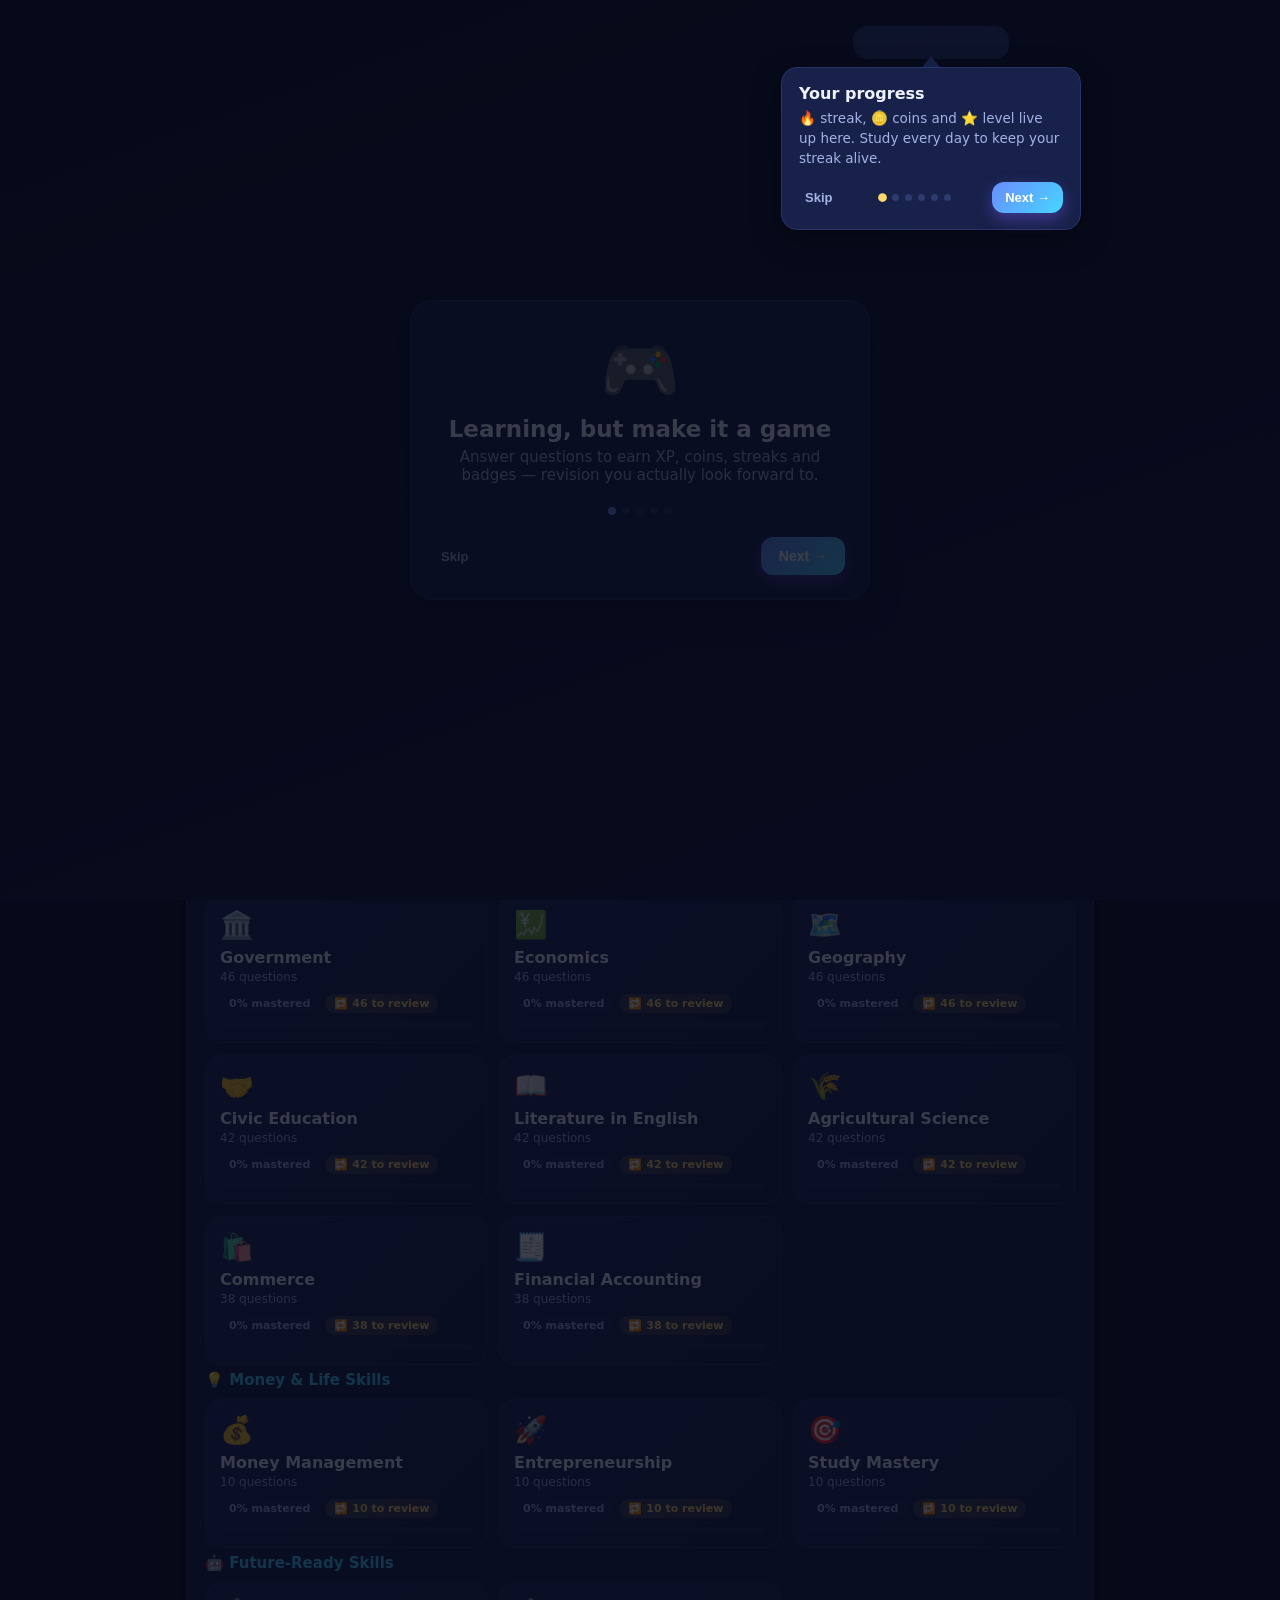
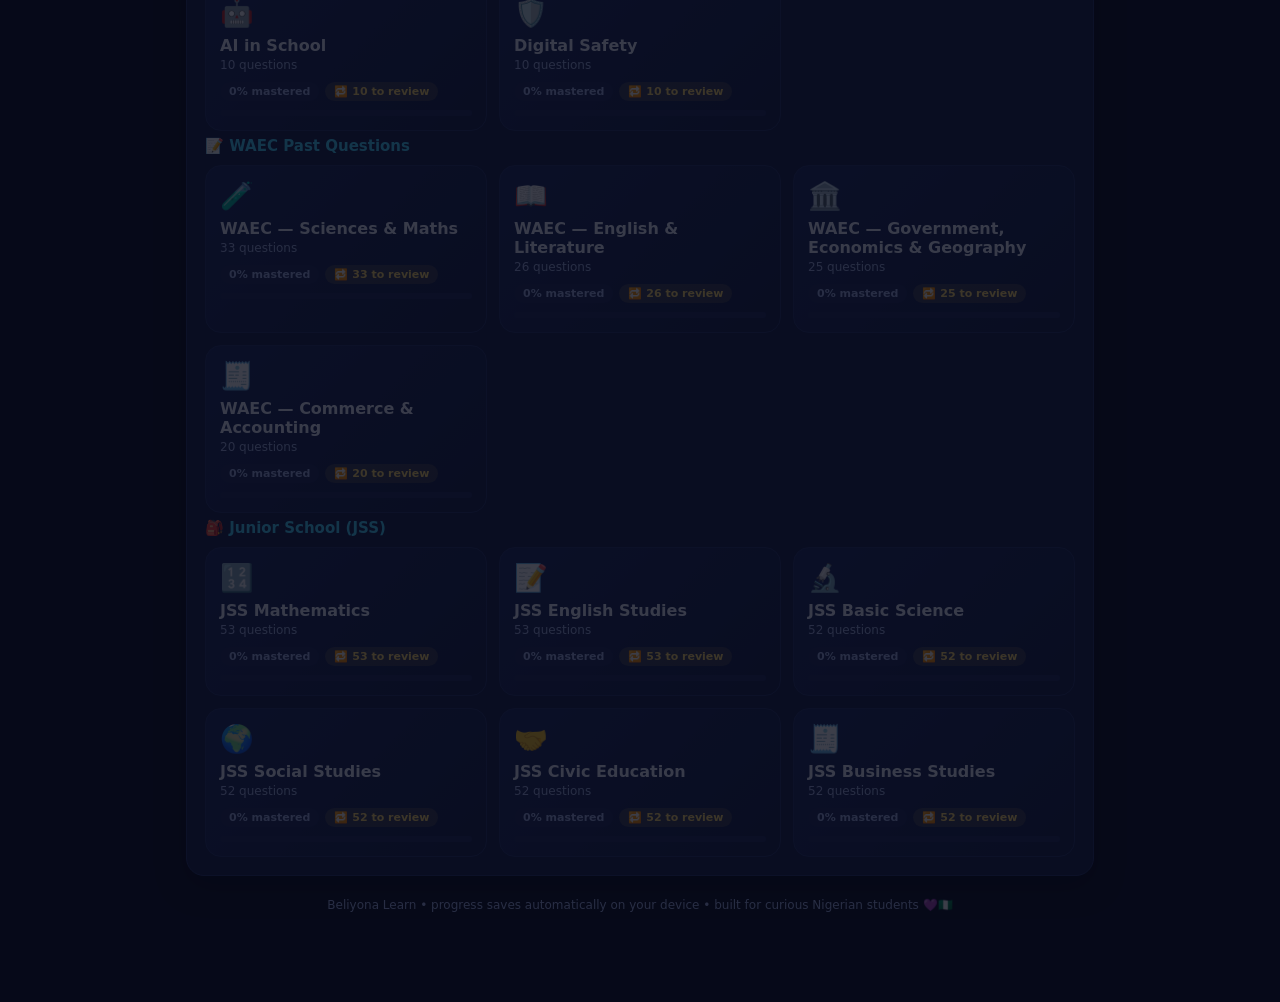
==== index.html @ 7798acbb "Create index.html" ====
<!DOCTYPE html>
<html lang="en">
<head>
<meta charset="UTF-8" />
<meta name="viewport" content="width=device-width, initial-scale=1.0, viewport-fit=cover" />
<meta name="theme-color" content="#7c5cff" />
<title>Beliyona Learn — Level Up Your Learning</title>
<link rel="manifest" href="[data-uri]" />
<link rel="apple-touch-icon" href="[data-uri]" />
<meta name="apple-mobile-web-app-capable" content="yes" />
<meta name="apple-mobile-web-app-title" content="Beliyona Learn" />
<style>
  :root{
    --bg:#0a1130;--bg2:#0e1740;--card:#131d4d;--card2:#1b2860;
    --txt:#eaf0ff;--muted:#97a6d6;--line:#243366;
    --accent:#5b8cff;--accent2:#56d0ff;--gold:#ffe08a;
    --green:#4ade80;--red:#fb7185;--blue:#60a5fa;
    --chip:#22305e;--ring:#2c3a6b;--glow1:#1d2a66;--glow2:#10324f;
    --shadow:0 10px 30px rgba(0,0,0,.35);
  }
  *{box-sizing:border-box}
  html,body{margin:0;padding:0}
  body{
    font-family:'Segoe UI',system-ui,-apple-system,Roboto,sans-serif;
    background:radial-gradient(1200px 600px at 80% -10%,var(--glow1) 0%,transparent 60%),
               radial-gradient(900px 500px at -10% 110%,var(--glow2) 0%,transparent 55%),var(--bg);
    color:var(--txt);min-height:100vh;overflow-x:hidden;
  }
  .wrap{max-width:940px;margin:0 auto;padding:14px 16px 90px}

  .topbar{display:flex;align-items:center;gap:12px;flex-wrap:wrap;
    background:linear-gradient(135deg,var(--card),var(--card2));border:1px solid var(--line);
    border-radius:18px;padding:12px 16px;box-shadow:var(--shadow);position:sticky;top:8px;z-index:50}
  .brand{display:flex;align-items:center;gap:10px;font-weight:800;font-size:19px}
  .brand .logo{width:36px;height:36px;border-radius:11px;background:linear-gradient(135deg,var(--accent),var(--accent2));
    display:grid;place-items:center;font-size:19px;box-shadow:0 6px 16px rgba(124,92,255,.5)}
  .buddy{display:flex;align-items:center;gap:6px;background:var(--chip);border-radius:99px;padding:4px 10px 4px 6px;cursor:default}
  .buddy .face{font-size:20px}.buddy .bn{font-size:11px;color:var(--muted);font-weight:700}
  .spacer{flex:1}
  .iconbtn{background:var(--chip);border:1px solid var(--line);color:var(--txt);width:36px;height:36px;border-radius:10px;cursor:pointer;font-size:16px}
  .stat{display:flex;flex-direction:column;align-items:center;min-width:52px}
  .stat .v{font-weight:800;font-size:17px;line-height:1}
  .stat .l{font-size:9px;color:var(--muted);text-transform:uppercase;letter-spacing:.5px;margin-top:3px}
  .stat .v.gold{color:var(--gold)}.stat .v.fire{color:#ff9d5c}

  .levelbar{margin-top:12px;background:var(--card);border:1px solid var(--line);border-radius:16px;padding:13px 16px;box-shadow:var(--shadow)}
  .levelbar .row{display:flex;align-items:center;justify-content:space-between;margin-bottom:8px}
  .lvlbadge{display:flex;align-items:center;gap:8px;font-weight:800}
  .lvlbadge .ring{width:34px;height:34px;border-radius:50%;display:grid;place-items:center;font-size:14px;
    background:conic-gradient(var(--gold) var(--p,0%),var(--ring) 0);font-weight:900}
  .lvlbadge .ring span{width:26px;height:26px;border-radius:50%;background:var(--card);color:var(--gold);display:grid;place-items:center}
  .xptext{font-size:12px;color:var(--muted)}
  .bar{height:12px;background:var(--chip);border-radius:99px;overflow:hidden}
  .bar>i{display:block;height:100%;width:0;border-radius:99px;background:linear-gradient(90deg,var(--accent),var(--accent2));transition:width .6s cubic-bezier(.2,.8,.2,1)}

  .nav{display:flex;gap:8px;margin-top:14px;flex-wrap:wrap}
  .nav button{border:1px solid var(--line);background:var(--card);color:var(--muted);padding:9px 14px;border-radius:12px;font-weight:700;cursor:pointer;transition:.15s;font-size:13px}
  .nav button:hover{color:var(--txt);transform:translateY(-1px)}
  .nav button.active{background:linear-gradient(135deg,var(--accent),var(--accent2));color:#fff;border-color:transparent;box-shadow:0 6px 16px rgba(124,92,255,.45)}

  .view{margin-top:16px;animation:fade .35s ease}
  @keyframes fade{from{opacity:0;transform:translateY(8px)}to{opacity:1;transform:none}}
  .panel{background:var(--card);border:1px solid var(--line);border-radius:18px;padding:18px;box-shadow:var(--shadow);margin-bottom:16px}
  h2.title{margin:2px 0 4px;font-size:21px}
  .sub{color:var(--muted);font-size:14px;margin:0 0 14px}
  .cat-h{display:flex;align-items:center;gap:8px;font-weight:800;font-size:15px;margin:6px 0 10px;color:var(--accent2)}

  .deckgrid{display:grid;grid-template-columns:repeat(auto-fill,minmax(210px,1fr));gap:12px}
  .deck{background:linear-gradient(135deg,var(--card2),var(--card));border:1px solid var(--line);border-radius:16px;padding:14px;cursor:pointer;transition:.18s;position:relative;overflow:hidden}
  .deck:hover{transform:translateY(-3px);border-color:var(--accent)}
  .deck .emoji{font-size:27px}.deck h3{margin:7px 0 3px;font-size:16px}
  .deck p{margin:0;color:var(--muted);font-size:12px}
  .deck .meta{display:flex;gap:6px;margin-top:10px;flex-wrap:wrap}
  .chip{font-size:11px;background:var(--chip);color:var(--muted);padding:3px 9px;border-radius:99px;font-weight:700}
  .chip.mastered{background:rgba(74,222,128,.15);color:var(--green)}
  .chip.review{background:rgba(255,209,102,.15);color:var(--gold)}
  .deck .mini{height:6px;background:var(--chip);border-radius:99px;margin-top:9px;overflow:hidden}
  .deck .mini>i{display:block;height:100%;background:linear-gradient(90deg,var(--green),var(--accent2));width:0;transition:width .5s}

  .btn{border:none;border-radius:12px;padding:11px 18px;font-weight:800;cursor:pointer;font-size:14px;transition:.15s;color:#fff;background:linear-gradient(135deg,var(--accent),var(--accent2));box-shadow:0 6px 16px rgba(124,92,255,.4)}
  .btn:hover{transform:translateY(-1px)}
  .btn.ghost{background:transparent;border:1px solid var(--line);color:var(--txt);box-shadow:none}
  .btn.gold{background:linear-gradient(135deg,#ffb347,var(--gold));color:#3a2a00;box-shadow:0 6px 16px rgba(255,209,102,.4)}
  .btn.red{background:linear-gradient(135deg,#f43f5e,#fb7185);box-shadow:0 6px 16px rgba(251,113,133,.4)}
  .btn.sm{padding:8px 13px;font-size:13px}.btn.block{width:100%}
  .btn:disabled{opacity:.5;cursor:not-allowed;transform:none}
  .row-actions{display:flex;gap:10px;flex-wrap:wrap;margin-top:8px}

  input,textarea,select{width:100%;background:var(--bg2);border:1px solid var(--line);color:var(--txt);border-radius:11px;padding:11px 13px;font-size:14px;font-family:inherit;margin-top:6px}
  label{font-size:12px;color:var(--muted);font-weight:700;text-transform:uppercase;letter-spacing:.5px}
  .field{margin-bottom:13px}

  .quizhead{display:flex;align-items:center;justify-content:space-between;gap:12px;margin-bottom:12px;flex-wrap:wrap}
  .qprogress{flex:1;min-width:140px}
  .combo{font-weight:900;font-size:14px;color:var(--gold);display:flex;align-items:center;gap:5px;opacity:0;transition:.2s}
  .combo.show{opacity:1}
  .bossbar{display:flex;align-items:center;gap:10px;margin-bottom:10px;flex-wrap:wrap}
  .bossbar .who{font-weight:800;font-size:15px;display:flex;align-items:center;gap:6px}
  .hpwrap{flex:1;min-width:160px}
  .hp{height:14px;background:#3a1622;border-radius:99px;overflow:hidden;border:1px solid #5e2233}
  .hp>i{display:block;height:100%;width:100%;background:linear-gradient(90deg,#f43f5e,#fb7185);transition:width .4s}
  .hearts{font-size:18px;letter-spacing:2px}
  .timerbar{height:8px;background:var(--chip);border-radius:99px;overflow:hidden;margin-bottom:12px}
  .timerbar>i{display:block;height:100%;width:100%;background:linear-gradient(90deg,var(--gold),#ff9d5c);transition:width .25s linear}
  .timerbar.warn>i{background:linear-gradient(90deg,#f43f5e,#fb7185)}

  .qcard{background:linear-gradient(135deg,var(--card2),var(--card));border:1px solid var(--line);border-radius:18px;padding:24px 20px;text-align:center;min-height:110px;display:grid;place-items:center}
  .qcard .tag{font-size:11px;color:var(--accent2);font-weight:800;text-transform:uppercase;letter-spacing:1px;margin-bottom:8px}
  .qcard .qtxt{font-size:21px;font-weight:700;line-height:1.4}
  .opts{display:grid;gap:10px;margin-top:14px}
  .opt{text-align:left;background:var(--bg2);border:1.5px solid var(--line);color:var(--txt);padding:14px 16px;border-radius:13px;cursor:pointer;font-size:15px;font-weight:600;transition:.12s}
  .opt:hover{border-color:var(--accent);transform:translateX(2px)}
  .opt.correct{border-color:var(--green);background:rgba(74,222,128,.14);color:#bbf7d0}
  .opt.wrong{border-color:var(--red);background:rgba(251,113,133,.14);color:#fecdd3}
  .opt.disabled{pointer-events:none;opacity:.65}
  .typebox{display:flex;gap:8px;margin-top:14px}.typebox input{margin-top:0}
  .feed{margin-top:13px;text-align:center;font-weight:800;font-size:16px;min-height:24px}
  .why{margin-top:9px;color:var(--muted);font-weight:600;font-size:13.5px;line-height:1.5;background:var(--bg2);border:1px solid var(--line);border-radius:12px;padding:10px 14px;text-align:left}
  .why b{color:var(--accent2)}

  .achgrid{display:grid;grid-template-columns:repeat(auto-fill,minmax(145px,1fr));gap:12px}
  .ach{background:var(--bg2);border:1px solid var(--line);border-radius:14px;padding:13px;text-align:center;opacity:.45;filter:grayscale(1);transition:.2s}
  .ach.unlocked{opacity:1;filter:none;border-color:var(--gold);box-shadow:0 0 0 1px rgba(255,209,102,.3)}
  .ach .ico{font-size:28px}.ach h4{margin:7px 0 3px;font-size:13px}.ach p{margin:0;font-size:11px;color:var(--muted)}

  .lb{display:flex;flex-direction:column;gap:8px}
  .lbrow{display:flex;align-items:center;gap:12px;background:var(--bg2);border:1px solid var(--line);border-radius:13px;padding:11px 14px}
  .lbrow.me{border-color:var(--accent);background:linear-gradient(135deg,rgba(124,92,255,.18),var(--bg2))}
  .lbrank{font-weight:900;font-size:16px;width:30px;text-align:center}
  .lbface{font-size:22px}.lbname{font-weight:800;flex:1}.lbname small{display:block;color:var(--muted);font-weight:600;font-size:11px}
  .lbxp{font-weight:800;color:var(--gold)}

  .toasts{position:fixed;top:14px;left:50%;transform:translateX(-50%);z-index:200;display:flex;flex-direction:column;gap:10px;align-items:center;pointer-events:none}
  .toast{background:linear-gradient(135deg,var(--card2),var(--card));border:1px solid var(--gold);color:var(--txt);padding:11px 17px;border-radius:14px;font-weight:800;box-shadow:var(--shadow);display:flex;align-items:center;gap:10px;animation:pop .4s cubic-bezier(.2,1.4,.4,1)}
  @keyframes pop{from{opacity:0;transform:translateY(-14px) scale(.9)}to{opacity:1;transform:none}}

  .modal{position:fixed;inset:0;background:rgba(8,9,20,.72);display:none;place-items:center;z-index:300;padding:20px}
  .modal.show{display:grid;animation:fade .25s}
  .modal .box{background:var(--card);border:1px solid var(--line);border-radius:20px;padding:26px;max-width:400px;width:100%;text-align:center;box-shadow:var(--shadow)}
  .modal .big{font-size:60px;animation:bounce .6s}
  @keyframes bounce{0%{transform:scale(0)}60%{transform:scale(1.2)}100%{transform:scale(1)}}
  .modechoice{display:grid;gap:10px;margin-top:14px}
  .modecard{display:flex;align-items:center;gap:12px;text-align:left;background:var(--bg2);border:1.5px solid var(--line);border-radius:14px;padding:14px;cursor:pointer;transition:.15s}
  .modecard:hover{border-color:var(--accent);transform:translateY(-2px)}
  .modecard .mi{font-size:28px}.modecard b{font-size:15px}.modecard p{margin:2px 0 0;font-size:12px;color:var(--muted)}

  canvas#cfx{position:fixed;inset:0;pointer-events:none;z-index:250}
  .hidden{display:none!important}
  .empty{text-align:center;color:var(--muted);padding:24px}
  .flashlist{display:grid;gap:10px;margin-top:8px}
  .flash{display:flex;gap:10px;align-items:flex-start;background:var(--bg2);border:1px solid var(--line);border-radius:12px;padding:12px}
  .flash .q{font-weight:700}.flash .a{color:var(--muted);font-size:13px;margin-top:3px}
  .flash .del{margin-left:auto;background:transparent;border:none;color:var(--red);cursor:pointer;font-size:18px;font-weight:800}
  .shake{animation:shk .4s}@keyframes shk{0%,100%{transform:translateX(0)}25%{transform:translateX(-8px)}75%{transform:translateX(8px)}}
  footer{text-align:center;color:var(--muted);font-size:12px;margin-top:22px}
  @media(max-width:560px){.stat{min-width:46px}.brand .bn2{display:none}}

  /* level selector */
  .lvlsel{display:flex;gap:6px;flex-wrap:wrap;justify-content:center;margin:10px 0 0}
  /* onboarding */
  .onboard{position:fixed;inset:0;z-index:500;background:linear-gradient(160deg,var(--bg),var(--bg2));display:grid;place-items:center;padding:16px;overflow:auto}
  .onb-box{width:100%;max-width:460px;background:var(--card);border:1px solid var(--line);border-radius:22px;padding:24px;box-shadow:var(--shadow);max-height:94vh;overflow:auto}
  .onb-step{display:none;animation:fade .3s}.onb-step.active{display:block}
  .onb-hero{text-align:center}
  .onb-logo{width:74px;height:74px;border-radius:20px;margin:0 auto 12px;display:grid;place-items:center;font-size:40px;background:linear-gradient(135deg,var(--accent),var(--accent2));box-shadow:0 10px 24px rgba(0,0,0,.4)}
  .onb-hero h1{margin:4px 0 2px;font-size:34px}
  .onb-tag{color:var(--accent2);font-weight:700;margin:0 0 14px}
  .onb-feats{display:flex;flex-wrap:wrap;gap:8px;justify-content:center;margin-bottom:18px}
  .onb-feats span{background:var(--chip);color:var(--muted);font-size:12px;font-weight:700;padding:6px 11px;border-radius:99px}
  .onb-box h2{margin:0 0 4px;font-size:22px}
  .onb-sub{color:var(--muted);font-size:14px;margin:0 0 16px}
  .onb-cards{display:grid;gap:10px}
  .onb-card{display:flex;align-items:center;gap:12px;text-align:left;background:var(--bg2);border:1.5px solid var(--line);border-radius:14px;padding:14px;cursor:pointer;color:var(--txt);transition:.15s}
  .onb-card:hover{border-color:var(--accent);transform:translateY(-2px)}
  .onb-card span{font-size:30px}.onb-card b{font-size:16px;display:block}.onb-card i{font-size:12px;color:var(--muted);font-style:normal}
  .onb-chips{display:flex;flex-wrap:wrap;gap:9px}
  .onb-chip{background:var(--bg2);border:1.5px solid var(--line);color:var(--txt);padding:10px 15px;border-radius:12px;font-weight:700;cursor:pointer;transition:.15s;font-size:13px}
  .onb-chip:hover{border-color:var(--accent)}.onb-chip.sel{border-color:var(--accent);background:var(--chip)}
  .onb-avatars{display:grid;grid-template-columns:repeat(8,1fr);gap:6px;margin-bottom:14px}
  .onb-av{font-size:21px;background:var(--bg2);border:1.5px solid var(--line);border-radius:11px;padding:6px 0;cursor:pointer;text-align:center;transition:.12s}
  .onb-av:hover{border-color:var(--accent)}.onb-av.sel{border-color:var(--gold);background:var(--chip);transform:scale(1.05)}
  .onb-row{display:flex;gap:10px;flex-wrap:wrap}
  .onb-themes{display:grid;grid-template-columns:1fr 1fr;gap:10px}
  .onb-theme{display:flex;align-items:center;gap:10px;background:var(--bg2);border:1.5px solid var(--line);border-radius:13px;padding:10px;cursor:pointer;color:var(--txt);transition:.15s}
  .onb-theme:hover{transform:translateY(-2px)}.onb-theme.sel{border-color:var(--gold);box-shadow:0 0 0 1px var(--gold)}
  .onb-sw{width:34px;height:34px;border-radius:9px;flex:none;border:1px solid rgba(255,255,255,.18)}
  .onb-theme b{font-size:12.5px}
  .onb-nav{display:flex;align-items:center;justify-content:space-between;margin-top:18px;gap:10px}
  .onb-nav .btn{margin:0}
  .onb-link{background:transparent;border:none;color:var(--muted);font-weight:700;cursor:pointer;font-size:13px}
  .onb-err{color:var(--red);font-size:13px;font-weight:700;min-height:18px;margin:8px 0 0}
  /* profile */
  .prof-head{display:flex;align-items:center;gap:14px}
  .prof-av{width:62px;height:62px;border-radius:18px;background:var(--chip);display:grid;place-items:center;font-size:32px;border:1px solid var(--line);flex:none}
  .prof-meta b{font-size:19px}
  .prof-chips{display:flex;flex-wrap:wrap;gap:6px;margin-top:7px}
  .refcode{font-size:25px;font-weight:900;letter-spacing:2px;color:var(--gold);text-align:center;background:var(--bg2);border:1px dashed var(--line);border-radius:12px;padding:13px;margin:8px 0 12px}

  /* engagement: press feedback + reactions */
  .btn:active{transform:scale(.95)}
  .deck:active{transform:scale(.97)}.modecard:active,.onb-card:active,.onb-chip:active,.nav button:active{transform:scale(.96)}
  .buddy.bump{animation:bump .5s}
  @keyframes bump{0%,100%{transform:scale(1)}30%{transform:scale(1.28)}55%{transform:scale(.92)}75%{transform:scale(1.06)}}
  .buddy.shake{animation:shk .4s}
  .opt.correct{animation:pop2 .35s}
  @keyframes pop2{0%{transform:scale(1)}40%{transform:scale(1.05)}100%{transform:scale(1)}}
  .xpfloat{position:fixed;left:50%;top:42%;transform:translate(-50%,-50%);z-index:260;pointer-events:none;
    font-weight:900;font-size:28px;color:var(--gold);text-shadow:0 3px 12px rgba(0,0,0,.55);animation:floatup 1s ease-out forwards}
  @keyframes floatup{0%{opacity:0;transform:translate(-50%,-30%) scale(.5)}25%{opacity:1;transform:translate(-50%,-65%) scale(1.15)}100%{opacity:0;transform:translate(-50%,-140%) scale(1)}}

  /* home hero */
  .hero{display:flex;align-items:center;gap:14px;justify-content:space-between;
    background:linear-gradient(135deg,var(--accent),var(--accent2));border-radius:18px;padding:16px 18px;margin-bottom:14px;box-shadow:var(--shadow);color:#fff}
  .hero .hi{font-size:21px;font-weight:800;line-height:1.15}
  .hero .hsub{font-size:13px;opacity:.92;margin-top:3px}
  .hero-cta{margin-top:11px;background:rgba(255,255,255,.2);border:1px solid rgba(255,255,255,.4);color:#fff;box-shadow:none;font-weight:800}
  .wave{display:inline-block;animation:wave 1.8s ease-in-out infinite;transform-origin:70% 70%}
  @keyframes wave{0%,55%,100%{transform:rotate(0)}10%{transform:rotate(16deg)}20%{transform:rotate(-8deg)}30%{transform:rotate(16deg)}40%{transform:rotate(-4deg)}50%{transform:rotate(10deg)}}
  .goalring{width:80px;height:80px;border-radius:50%;flex:none;display:grid;place-items:center;
    background:conic-gradient(#fff var(--g,0%),rgba(255,255,255,.28) 0)}
  .goalmid{width:62px;height:62px;border-radius:50%;background:var(--card);display:grid;place-items:center;text-align:center;line-height:1.05}
  .goalmid b{font-size:18px;color:var(--txt)}.goalmid span{font-size:9px;color:var(--muted);display:block;margin-top:1px}

  /* certificates */
  .cert{background:#fff;color:#1a1a2e;border-radius:14px;padding:6px;margin-top:12px}
  .cert-in{border:3px double #7c5cff;border-radius:10px;padding:24px 18px;text-align:center}
  .cert-top{font-weight:900;color:#7c5cff;letter-spacing:1px}
  .cert-h{font-size:22px;font-weight:900;margin-top:10px;color:#1a1a2e}
  .cert-sub{color:#666;font-size:13px;margin-top:10px}
  .cert-name{font-size:26px;font-weight:900;margin:6px 0;color:#33419b}
  .cert-ach{font-size:18px;font-weight:800;margin-top:8px;color:#1a1a2e}
  .cert-desc{color:#666;font-size:13px;margin-top:4px}
  .cert-foot{display:flex;justify-content:space-between;margin-top:22px;font-size:12px;color:#888;border-top:1px solid #eee;padding-top:10px}
  @media print{ body * {visibility:hidden!important} #certPrint,#certPrint *{visibility:visible!important} #certPrint{position:absolute;left:0;top:0;width:100%} }

  /* free patterns */
  .patlist,.patsteps{margin:8px 0 0;padding-left:20px;color:var(--txt);line-height:1.7;font-size:14.5px}
  .patsteps li{margin-bottom:6px}

  /* exam library track selector */
  .trackbar{display:flex;gap:8px;overflow-x:auto;padding:2px 2px 10px;margin-bottom:2px;-webkit-overflow-scrolling:touch}
  .trackchip{flex:none;border:1.5px solid var(--line);background:var(--card);color:var(--muted);padding:9px 14px;border-radius:12px;font-weight:800;cursor:pointer;font-size:13px;white-space:nowrap;transition:.15s}
  .trackchip:hover{color:var(--txt);transform:translateY(-1px)}
  .trackchip.sel{background:linear-gradient(135deg,var(--accent),var(--accent2));color:#fff;border-color:transparent;box-shadow:0 6px 16px rgba(124,92,255,.4)}
  .trackchip .te{font-size:15px}

  /* shop: leaderboard name-frames */
  .fr-gold{box-shadow:0 0 0 2px var(--gold),0 0 14px rgba(255,209,102,.55)!important;border-color:var(--gold)!important}
  .fr-neon{box-shadow:0 0 0 2px var(--accent2),0 0 16px rgba(51,214,201,.6)!important;border-color:var(--accent2)!important}

  /* ===== Beliyona upgrade: a11y + touch targets + guided tour ===== */
  a:focus-visible,button:focus-visible,input:focus-visible,select:focus-visible,textarea:focus-visible,
  .opt:focus-visible,.deck:focus-visible,.nav button:focus-visible,.modecard:focus-visible,
  .onb-card:focus-visible,.onb-chip:focus-visible,.onb-av:focus-visible,.onb-theme:focus-visible,
  .trackchip:focus-visible,.iconbtn:focus-visible,[role="button"]:focus-visible,[tabindex]:focus-visible{
    outline:3px solid var(--accent2);outline-offset:2px}
  .iconbtn{min-width:44px;min-height:44px;display:inline-grid;place-items:center}
  .nav button{min-height:42px}
  .onb-av{min-height:40px}
  .flash .del{min-width:40px;min-height:40px}
  .stat .l{font-size:10px}
  .bl-guest{background:linear-gradient(135deg,#33265c,#232a63);border:1px solid var(--gold);border-radius:14px;
    padding:13px 15px;margin-bottom:14px;display:flex;gap:12px;align-items:center;flex-wrap:wrap}
  .bl-guest b{color:var(--gold)}.bl-guest .sub{margin:2px 0 0}
  .bl-tour-dim{position:fixed;inset:0;z-index:600}
  .bl-tour-spot{position:fixed;border-radius:14px;box-shadow:0 0 0 9999px rgba(6,8,22,.78);
    transition:all .25s cubic-bezier(.2,.8,.2,1);pointer-events:none;z-index:601}
  .bl-tour-arrow{position:fixed;z-index:602;width:0;height:0;transition:all .2s ease}
  .bl-tour-pop{position:fixed;z-index:603;max-width:300px;width:calc(100% - 32px);background:var(--card);
    border:1px solid var(--line);border-radius:16px;padding:16px 17px;box-shadow:var(--shadow);animation:pop .3s cubic-bezier(.2,1.4,.4,1)}
  .bl-tour-pop h4{margin:0 0 5px;font-size:16px;color:var(--txt)}
  .bl-tour-pop p{margin:0;font-size:13.5px;line-height:1.5;color:var(--muted)}
  .bl-tour-nav{display:flex;align-items:center;justify-content:space-between;gap:10px;margin-top:14px}
  .bl-tour-dots{display:flex;gap:6px}
  .bl-tour-dots i{width:7px;height:7px;border-radius:50%;background:var(--ring);display:block}
  .bl-tour-dots i.on{background:var(--gold);transform:scale(1.25)}
  .bl-tour-skip{background:transparent;border:none;color:var(--muted);font-weight:700;cursor:pointer;font-size:13px}
</style>
</head>
<body>
<canvas id="cfx"></canvas>
<div class="toasts" id="toasts"></div>

<!-- ONBOARDING / LANDING -->
<div class="onboard hidden" id="onboard">
  <div class="onb-box">
    <!-- INTRO CAROUSEL -->
    <div class="onb-step" data-step="intro">
      <div id="introSlide" style="text-align:center"></div>
      <div class="onb-nav"><button class="onb-link" id="introSkip">Skip</button><button class="btn" id="introNext">Next →</button></div>
    </div>
    <!-- STEP 0: LANDING -->
    <div class="onb-step active" data-step="0">
      <div class="onb-hero">
        <div class="onb-logo">🚀</div>
        <h1>Beliyona Learn</h1>
        <p class="onb-tag">Learning — but make it a game.</p>
        <div class="onb-feats"><span>⚔️ Boss battles</span><span>🔥 Streaks</span><span>🏅 Compete with friends</span><span>🇳🇬 WAEC &amp; NECO + life skills</span></div>
        <button class="btn block" id="obStart">✨ Get started</button>
        <button class="btn ghost block" id="obSignin" style="margin-top:8px">I already have a profile</button>
        <button class="btn ghost block" id="obGuest" style="margin-top:8px">🎮 Play as guest — no sign-up</button>
      </div>
    </div>
    <!-- SIGN IN -->
    <div class="onb-step" data-step="signin">
      <h2>Welcome back</h2>
      <p class="onb-sub">Sign in with the email and password you set on this device.</p>
      <div class="field"><label>Email</label><input id="siEmail" type="email" placeholder="you@example.com"></div>
      <div class="field"><label>Password</label><input id="siPass" type="password" placeholder="Your password"></div>
      <button class="btn block" id="siGo">Sign in</button>
      <div style="text-align:center;color:var(--muted);font-size:12px;margin:10px 0">— or —</div>
      <button class="btn ghost block" id="siGoogle">Continue with Google</button>
      <button class="btn ghost block" id="siOtpSend" style="margin-top:8px">Email me a code (no password)</button>
      <div id="siOtpBox" class="hidden" style="margin-top:8px"><div class="field"><label>Enter the 6-digit code</label><input id="siOtpCode" inputmode="numeric" placeholder="123456"></div><button class="btn block" id="siOtpVerify">Verify & sign in</button></div>
      <p class="onb-err" id="siErr"></p>
      <div class="onb-nav"><button class="onb-link" data-go="0">← Back</button></div>
    </div>
    <!-- STEP 1: ROLE -->
    <div class="onb-step" data-step="1">
      <h2>Who's using Beliyona Learn?</h2>
      <p class="onb-sub">We'll set things up just for you.</p>
      <div class="onb-cards">
        <button class="onb-card" data-role="student"><span>🎓</span><div><b>Student</b><i>I'm here to learn &amp; level up</i></div></button>
        <button class="onb-card" data-role="parent"><span>👨‍👩‍👧</span><div><b>Parent</b><i>Helping my child study</i></div></button>
        <button class="onb-card" data-role="teacher"><span>🧑‍🏫</span><div><b>Teacher</b><i>For my class</i></div></button>
      </div>
    </div>
    <!-- STEP 2: LEVEL -->
    <div class="onb-step" data-step="2">
      <h2 id="lvlQ">What class are you in?</h2>
      <p class="onb-sub">Your questions will be tailored to this level.</p>
      <div class="onb-chips" id="lvlChips"></div>
      <div class="onb-nav"><button class="onb-link" data-go="1">← Back</button></div>
    </div>
    <!-- STEP 3: DETAILS -->
    <div class="onb-step" data-step="3">
      <h2 id="pTitle">Create your profile</h2>
      <p class="onb-sub" id="pSubtitle">Pick an avatar and tell us a little about you.</p>
      <div class="onb-avatars" id="avatarPick"></div>
      <div class="field"><label id="pNickLbl">Nickname</label><input id="pNick" placeholder="e.g. Maths Ninja"></div>
      <div class="onb-row" id="pStudentRow">
        <div class="field" style="flex:1;min-width:130px"><label>Class / Section</label><input id="pClass" placeholder="e.g. SS1 B"></div>
        <div class="field" style="flex:1;min-width:130px"><label>Favourite subject</label><select id="pFav"></select></div>
      </div>
      <div class="field" id="pSchoolField"><label id="pSchoolLbl">School (optional)</label><input id="pSchool" placeholder="Your school"></div>
      <div class="field"><label>Email</label><input id="pEmail" type="email" placeholder="you@example.com"></div>
      <div class="field"><label>Password</label><input id="pPass" type="password" placeholder="At least 8 characters"></div>
      <p class="onb-sub" style="font-size:12px;margin:-2px 0 0">Min 8 characters — include a capital letter, a number and a special character (e.g. <b>Abc123$!</b>).</p>
      <p class="onb-err" id="pErr"></p>
      <div class="onb-nav"><button class="onb-link" id="pBack" data-go="2">← Back</button><button class="btn" id="obToTheme">Next →</button></div>
    </div>
    <!-- STEP INTEREST QUIZ (students) -->
    <div class="onb-step" data-step="interest">
      <h2 id="quizTitle">Quick interest check ✨</h2>
      <p class="onb-sub" id="quizSub">Three taps so we can show you the right stuff first.</p>
      <div id="quizWrap"></div>
    </div>
    <!-- STEP 4: THEME -->
    <div class="onb-step" data-step="4">
      <h2>Pick your vibe 🎨</h2>
      <p class="onb-sub">Tap a theme — you can change it anytime in Profile.</p>
      <div class="onb-themes" id="themePick"></div>
      <div class="onb-nav"><button class="onb-link" data-go="3">← Back</button><button class="btn" id="obToRef">Next →</button></div>
    </div>
    <!-- STEP 5: REFERRAL -->
    <div class="onb-step" data-step="5">
      <h2>Got a friend code? 🎁</h2>
      <p class="onb-sub">Enter a friend's code to start with bonus points. No code? Just skip it.</p>
      <div class="field"><label>Friend code (optional)</label><input id="pRef" placeholder="e.g. MAT-7K2Q"></div>
      <div class="field"><label>Class / assignment code (optional)</label><input id="pClassCode" placeholder="Paste a code from your teacher or parent"></div>
      <div class="onb-nav"><button class="onb-link" data-go="4">← Back</button><button class="btn gold" id="obFinish">🚀 Start playing</button></div>
    </div>
  </div>
</div>

<div class="wrap">
  <div class="topbar">
    <div class="brand"><span class="logo">🚀</span> <span class="bn2">Beliyona Learn</span></div>
    <div class="buddy"><span class="face" id="buddyFace">🥚</span><span class="bn" id="buddyName">Study Egg</span></div>
    <div class="spacer"></div>
    <div class="stat"><span class="v fire" id="sStreak">0</span><span class="l">🔥</span></div>
    <div class="stat"><span class="v gold" id="sCoins">0</span><span class="l">🪙</span></div>
    <div class="stat"><span class="v" id="sLevel">1</span><span class="l">⭐ Lvl</span></div>
    <button class="iconbtn hidden" id="backParentBtn" title="Switch to parent" style="width:36px;height:36px">🔙</button>
    <button class="iconbtn" id="muteBtn" title="Sound on/off">🔊</button>
  </div>

  <div class="levelbar">
    <div class="row">
      <div class="lvlbadge"><span class="ring" id="lvlRing"><span id="lvlNum">1</span></span> <span id="rankName">Novice</span></div>
      <div class="xptext"><b id="xpCur">0</b> / <span id="xpNext">100</span> XP</div>
    </div>
    <div class="bar"><i id="xpFill"></i></div>
  </div>

  <div class="nav">
    <button class="active" data-view="home">🏠 Decks</button>
    <button class="hidden" id="navDash" data-view="teacher">👩‍🏫 Dashboard</button>
    <button data-view="leaderboard">🏅 Friends</button>
    <button data-view="shop">🛒 Shop</button>
    <button data-view="achievements">🏆 Badges</button>
    <button data-view="create">➕ Create</button>
    <button data-view="stats">👤 Profile</button>
    <button data-view="install">📱 Install</button>
  </div>

  <!-- HOME -->
  <div class="view" id="view-home">
    <div id="heroWrap"></div>
    <div id="trackBar" class="trackbar"></div>
    <div class="panel">
      <h2 class="title">Choose your quest</h2>
      <p class="sub">Tap a topic → pick <b>Practice</b> or <b>⚔️ Boss Battle</b>. Beliyona Learn uses <b>spaced repetition</b>: questions you miss come back more often, and every answer comes with a quick explanation.</p>
      <div id="catWrap"></div>
    </div>
  </div>

  <!-- QUIZ -->
  <div class="view hidden" id="view-quiz">
    <div class="panel">
      <div class="quizhead">
        <button class="btn ghost sm" id="quitQuiz">← Exit</button>
        <button class="iconbtn" id="ttsBtn" title="Read aloud" style="width:34px;height:34px">🔊</button>
        <div class="qprogress"><div class="bar"><i id="qFill"></i></div></div>
        <div class="combo" id="comboTag">🔥 x<span id="comboN">1</span></div>
      </div>
      <div id="bossWrap" class="hidden">
        <div class="bossbar">
          <div class="who"><span id="bossFace">👹</span> <span id="bossName">Boss</span></div>
          <div class="hpwrap"><div class="hp"><i id="bossHp"></i></div></div>
          <div class="hearts" id="hearts">❤️❤️❤️</div>
        </div>
        <div class="timerbar" id="timerBar"><i id="timerFill"></i></div>
      </div>
      <div class="qcard"><div><div class="tag" id="qTag"></div><div class="qtxt" id="qText">…</div></div></div>
      <div class="opts" id="qOpts"></div>
      <div class="feed" id="qFeed"></div>
      <div class="why hidden" id="qWhy"></div>
    </div>
  </div>

  <!-- LEADERBOARD -->
  <div class="view hidden" id="view-leaderboard">
    <div class="panel">
      <h2 class="title">🏅 Class Leaderboard</h2>
      <p class="sub">Race your classmates by total XP. Saved on this device — add real classmates below to track your class.</p>
      <div class="lb" id="lbList"></div>
      <hr style="border-color:var(--line);margin:16px 0" />
      <label>Your display name</label>
      <div class="typebox"><input id="myName" placeholder="Your name" /><button class="btn sm" id="saveName">Save</button></div>
      <div style="margin-top:14px">
        <label>🎁 Add a friend — earn points!</label>
        <div class="typebox"><input id="cmName" placeholder="Friend's name" /><input id="cmXp" type="number" placeholder="XP" style="max-width:120px" /><button class="btn sm gold" id="addCm">Add</button></div>
        <p class="sub" style="margin-top:8px;font-size:12px">You earn <b>+20 XP</b> &amp; <b>+10 coins</b> each time you add a friend. Share your code so friends can add you too!</p>
        <div class="row-actions"><button class="btn sm" onclick="inviteFriend('wa')">📲 Invite via WhatsApp</button><button class="btn ghost sm" onclick="inviteFriend('email')">✉️ Invite via Email</button></div>
      </div>
    </div>
  </div>

  <!-- SHOP -->
  <div class="view hidden" id="view-shop"><div id="shopWrap"></div></div>

  <!-- SUBSCRIBE -->
  <div class="view hidden" id="view-subscribe"><div id="subWrap"></div></div>

  <!-- PATTERNS -->
  <div class="view hidden" id="view-patterns"><div id="patWrap"></div></div>

  <!-- LESSONS -->
  <div class="view hidden" id="view-lessons"><div id="lessonWrap"></div></div>

  <!-- JAMB MOCK -->
  <div class="view hidden" id="view-mock"><div id="mockWrap"></div></div>

  <!-- CERTIFICATES -->
  <div class="view hidden" id="view-cert"><div id="certWrap"></div></div>

  <!-- TEACHER / PARENT -->
  <div class="view hidden" id="view-teacher"><div id="teacherWrap"></div></div>

  <!-- ACHIEVEMENTS -->
  <div class="view hidden" id="view-achievements">
    <div class="panel">
      <h2 class="title">Badges</h2>
      <p class="sub">Unlock badges as you study. <b id="achCount">0</b> of <span id="achTotal">0</span> earned.</p>
      <div class="achgrid" id="achGrid"></div>
    </div>
  </div>

  <!-- CREATE -->
  <div class="view hidden" id="view-create">
    <div class="panel">
      <h2 class="title">✨ Create a deck with AI</h2>
      <p class="sub">Snap a photo of past questions or a textbook page (or paste text) and AI turns it into a quiz. Needs your AI function — see <b>AI-SETUP</b>.</p>
      <div class="field"><label>AI function URL</label><input id="aiUrl" placeholder="https://your-worker.workers.dev" /></div>
      <div class="row-actions">
        <label class="btn sm ghost" style="cursor:pointer">📷 Upload image<input id="aiImg" type="file" accept="image/*" style="display:none" /></label>
        <span class="chip" id="aiImgName">No file</span>
      </div>
      <div class="field" style="margin-top:10px"><label>…or paste text</label><textarea id="aiText" rows="3" placeholder="Paste past questions or notes here"></textarea></div>
      <div class="field"><label>How many questions?</label><input id="aiCount" type="number" value="10" min="3" max="20" style="max-width:120px" /></div>
      <button class="btn gold block" id="aiGo">✨ Generate questions</button>
      <p class="sub" id="aiStatus" style="margin-top:8px"></p>
      <div id="aiPreview"></div>
    </div>
    <div class="panel">
      <h2 class="title">📥 Import a shared deck</h2>
      <p class="sub">Got a deck code from a friend or teacher? Paste it to add their deck.</p>
      <div class="typebox"><input id="impCode" placeholder="Paste deck code (SQD-…)" /><button class="btn" id="impGo">Import</button></div>
    </div>
    <div class="panel">
      <h2 class="title">Create / Edit a Deck</h2>
      <p class="sub">Build a deck for any subject. Mix question types and add an explanation so every answer teaches something.</p>
      <div class="field"><label>Deck name</label><input id="ndName" placeholder="e.g. Further Maths — Vectors" /></div>
      <div class="field"><label>Visibility</label><select id="ndPublic"><option value="private">Private (only me)</option><option value="public">Public (share by code)</option></select></div>
      <div class="row-actions" style="margin-bottom:8px">
        <input id="ndEmoji" style="width:80px" maxlength="2" placeholder="📚" />
        <select id="ndPick"><option value="">— or load one of your decks to edit —</option></select>
      </div>
      <hr style="border-color:var(--line);margin:14px 0" />
      <div class="field"><label>Type</label>
        <select id="fType">
          <option value="mc">Multiple choice</option>
          <option value="tf">True / False</option>
          <option value="type">Type the answer</option>
        </select>
      </div>
      <div class="field"><label>Question</label><input id="fQ" placeholder="What is the SI unit of force?" /></div>
      <div class="field"><label>Correct answer</label><input id="fA" placeholder="Newton  (for True/False type True or False)" /></div>
      <div class="field" id="wrongField"><label>Wrong options (comma separated)</label><input id="fW" placeholder="Joule, Watt, Pascal" /></div>
      <div class="field"><label>Explanation (shown after answering)</label><input id="fE" placeholder="1 N is the force that accelerates 1 kg at 1 m/s²." /></div>
      <div class="row-actions">
        <button class="btn" id="addCard">＋ Add question</button>
        <button class="btn gold" id="saveDeck">💾 Save deck</button>
      </div>
      <div class="flashlist" id="draftList"></div>
    </div>
  </div>

  <!-- PROFILE -->
  <div class="view hidden" id="view-stats">
    <div class="panel">
      <div class="prof-head">
        <div class="prof-av" id="pvAvatar">🎓</div>
        <div class="prof-meta"><b id="pvNick">Player</b><div class="prof-chips" id="pvChips"></div></div>
      </div>
    </div>
    <div class="panel" style="text-align:center">
      <div style="font-size:64px" id="bigAvatar">🥚</div>
      <h2 class="title" id="avatarName">Study Egg</h2>
      <p class="sub" id="avatarHint">Keep studying to evolve your buddy!</p>
    </div>
    <div class="panel">
      <h2 class="title">🎨 Theme</h2>
      <p class="sub">Tap to switch your vibe instantly — it saves to your profile.</p>
      <div class="onb-themes" id="profThemes"></div>
    </div>
    <div class="panel">
      <h2 class="title">🎁 Invite friends</h2>
      <p class="sub">Share your code. You earn <b>+20 XP</b> &amp; <b>+10 coins</b> for every friend you add in the Friends tab.</p>
      <div class="refcode" id="profCode">—</div>
      <button class="btn sm ghost block" id="copyCode">📋 Copy my code</button>
    </div>
    <div class="panel">
      <h2 class="title">💾 Your Data &amp; Backup</h2>
      <p class="sub">Your progress is saved <b>on this device</b> by default. Back it up to a file you can keep (e.g. in Google Drive) and restore it anytime, on any phone.</p>
      <div class="row-actions"><button class="btn sm gold" id="exportData">⬇️ Back up to file</button><label class="btn sm ghost" style="cursor:pointer">⬆️ Restore from file<input id="importData" type="file" accept="application/json" style="display:none"></label></div>
      <hr style="border-color:var(--line);margin:14px 0" />
      <h3 style="color:var(--accent2)">☁️ Sync across devices (optional)</h3>
      <p class="sub">Advanced: connect a free account so your data follows you automatically. See <b>BACKEND-SETUP</b>.</p>
      <div class="field"><label>Project URL</label><input id="cloudUrl" placeholder="https://xxxx.supabase.co"></div>
      <div class="field"><label>Anon public key</label><input id="cloudKey" placeholder="eyJhbGciOi..."></div>
      <button class="btn sm" id="cloudConnect">Connect</button>
      <button class="btn sm ghost" id="cloudDisconnect">Disconnect</button>
      <p class="sub" id="cloudStatus" style="margin-top:8px">Saved on this device.</p>
    </div>
    <div class="panel">
      <h2 class="title">Your Progress</h2>
      <div class="deckgrid">
        <div class="deck"><div class="emoji">⭐</div><h3 id="stLevel">Level 1</h3><p id="stRank">Novice</p></div>
        <div class="deck"><div class="emoji">🎯</div><h3 id="stAcc">0%</h3><p>Overall accuracy</p></div>
        <div class="deck"><div class="emoji">📚</div><h3 id="stAns">0</h3><p>Questions answered</p></div>
        <div class="deck"><div class="emoji">🧠</div><h3 id="stLearned">0</h3><p>Questions mastered</p></div>
        <div class="deck"><div class="emoji">🔥</div><h3 id="stStreak">0 days</h3><p>Best: <span id="stBest">0</span></p></div>
        <div class="deck"><div class="emoji">🪙</div><h3 id="stCoins">0</h3><p>Coins earned</p></div>
        <div class="deck"><div class="emoji">⚔️</div><h3 id="stBoss">0</h3><p>Bosses defeated</p></div>
        <div class="deck"><div class="emoji">🎁</div><h3 id="stRef">0</h3><p>Friends referred</p></div>
        <div class="deck"><div class="emoji">🌟</div><h3 id="stXP">0</h3><p>Total XP earned</p></div>
      </div>
      <div class="row-actions" style="margin-top:16px">
        <button class="btn gold sm" onclick="show('subscribe')">⭐ Premium</button>
        <button class="btn ghost sm" onclick="show('cert')">🎓 Certificates</button>
        <button class="btn ghost sm" onclick="show('teacher')">👨‍👩‍👧 Teacher / Parent</button>
        <button class="btn ghost sm" onclick="shareProgress()">📤 Share my progress</button>
        <button class="btn ghost sm" id="editProf">✏️ Edit profile</button>
        <button class="btn ghost sm" id="signOut">🚪 Switch / sign out</button>
        <button class="btn ghost sm" id="resetBtn">Reset all progress</button>
      </div>
    </div>
  </div>

  <!-- INSTALL -->
  <div class="view hidden" id="view-install">
    <div class="panel">
      <h2 class="title">📱 Install Beliyona Learn on your phone</h2>
      <p class="sub">Turn Beliyona Learn into a real app icon on your home screen — works offline once installed.</p>
      <button class="btn block gold" id="installBtn">⬇️ Install app</button>
      <p class="sub" id="installNote" style="margin-top:14px"></p>
      <div style="margin-top:10px;line-height:1.7;font-size:14px">
        <b>On Android (Chrome):</b> tap the <b>⋮</b> menu → <b>Install app</b> / <b>Add to Home screen</b>.<br/>
        <b>On iPhone (Safari):</b> tap <b>Share ⬆️</b> → <b>Add to Home Screen</b>.<br/>
        <small style="color:var(--muted)">Install works best when the file is opened from a web link/host. Opened from a file, it still runs fully — your progress always saves.</small>
      </div>
    </div>
  </div>

  <footer>Beliyona Learn • progress saves automatically on your device • built for curious Nigerian students 💜🇳🇬</footer>
</div>

<!-- MODE MODAL -->
<div class="modal" id="modeModal"><div class="box">
  <div class="big" id="modeEmoji">📚</div>
  <h2 id="modeTitle">Deck</h2>
  <p class="sub" id="modeSub"></p>
  <div class="lvlsel" id="lvlSel"></div>
  <div class="onb-sub" id="lvlNote" style="margin:4px 0 0"></div>
  <div class="modechoice">
    <div class="modecard" id="modePractice"><span class="mi">🧠</span><div><b>Practice</b><p>Learn at your pace, no timer. Weak questions come back more often.</p></div></div>
    <div class="modecard" id="modeBoss"><span class="mi">⚔️</span><div><b>Boss Battle</b><p>Beat the clock & defeat the boss. Double XP, 3 lives!</p></div></div>
  </div>
  <button class="btn ghost block" style="margin-top:12px" onclick="closeModal('modeModal')">Cancel</button>
</div></div>

<!-- POPUP MODAL -->
<div class="modal" id="luModal"><div class="box">
  <div class="big" id="luIcon">🎉</div>
  <h2 id="luTitle">Level Up!</h2>
  <p id="luText" class="sub" style="margin:8px 0 18px"></p>
  <button class="btn block" onclick="closeModal('luModal')">Keep going!</button>
</div></div>

<script>
/* questions-extra.js (inlined for standalone) */
/* Beliyona Learn — extra exam question banks (WAEC, JAMB, ICAN, CIBN, University). Auto-loaded by beliyona-learn.html. */
window.EXTRA = window.EXTRA || {};
window.EXTRA.waec = [
  {
    id: "pq_waec_sci",
    name: "WAEC — Sciences & Maths",
    emoji: "🧪",
    cards: [
      { t: "mc", q: "Which organelle is known as the powerhouse of the cell?", a: "Mitochondrion", w: ["Ribosome", "Nucleus", "Golgi apparatus"], e: "Mitochondria release energy as ATP during cellular respiration.", band: "senior" },
      { t: "mc", q: "What is the process by which green plants manufacture food using sunlight called?", a: "Photosynthesis", w: ["Respiration", "Transpiration", "Osmosis"], e: "Photosynthesis converts carbon dioxide and water into glucose using light energy.", band: "senior" },
      { t: "mc", q: "Which pigment traps light energy in green plants?", a: "Chlorophyll", w: ["Haemoglobin", "Carotene only", "Melanin"], e: "Chlorophyll in the chloroplasts absorbs light for photosynthesis.", band: "senior" },
      { t: "mc", q: "Which gas is released into the atmosphere during photosynthesis?", a: "Oxygen", w: ["Carbon dioxide", "Nitrogen", "Hydrogen"], e: "Oxygen is given off as a by-product when water is split during photosynthesis.", band: "senior" },
      { t: "type", q: "The basic structural and functional unit of life is the ______.", a: "cell", accepts: ["the cell"], e: "All living organisms are made up of one or more cells.", band: "senior" },
      { t: "mc", q: "Which blood cells are mainly responsible for fighting infection?", a: "White blood cells", w: ["Red blood cells", "Platelets", "Plasma cells only"], e: "White blood cells (leucocytes) defend the body against disease.", band: "senior" },
      { t: "type", q: "The normal number of chromosomes in a human body cell is ______.", a: "46", accepts: ["forty-six", "23 pairs"], e: "Human somatic cells contain 23 pairs, giving 46 chromosomes.", band: "senior" },
      { t: "mc", q: "A prolonged deficiency of vitamin C in the diet causes which disease?", a: "Scurvy", w: ["Rickets", "Night blindness", "Beriberi"], e: "Vitamin C deficiency leads to scurvy, marked by bleeding gums.", band: "senior" },
      { t: "tf", q: "In humans, blood is pumped round the body by the heart.", a: "True", e: "The heart acts as a muscular pump that circulates blood.", band: "senior" },
      { t: "mc", q: "In flowering plants, photosynthesis takes place mainly in which part?", a: "Leaf", w: ["Root", "Woody stem", "Flower"], e: "The leaf contains most of the chlorophyll-bearing cells.", band: "senior" },
      { t: "mc", q: "What is the chemical symbol for gold?", a: "Au", w: ["Ag", "Gd", "Go"], e: "Gold has the symbol Au, from the Latin aurum.", band: "senior" },
      { t: "mc", q: "What is the pH value of a neutral solution at room temperature?", a: "7", w: ["0", "14", "1"], e: "A neutral solution such as pure water has a pH of 7.", band: "senior" },
      { t: "mc", q: "Which gas is the most abundant in the Earth's atmosphere?", a: "Nitrogen", w: ["Oxygen", "Carbon dioxide", "Argon"], e: "Nitrogen makes up about 78 percent of the atmosphere.", band: "senior" },
      { t: "type", q: "Water is a compound of hydrogen and ______.", a: "oxygen", accepts: ["oxygen gas"], e: "Water has the formula H2O, made of hydrogen and oxygen.", band: "senior" },
      { t: "mc", q: "The atomic number of an element is equal to its number of?", a: "Protons", w: ["Neutrons", "Electrons plus neutrons", "Nucleons"], e: "Atomic number equals the number of protons in the nucleus.", band: "senior" },
      { t: "tf", q: "An acid turns blue litmus paper red.", a: "True", e: "Acids turn blue litmus red, while bases turn red litmus blue.", band: "senior" },
      { t: "mc", q: "The change of a solid directly into a gas without melting is called?", a: "Sublimation", w: ["Evaporation", "Condensation", "Melting"], e: "Sublimation is a direct solid-to-gas change, as seen with iodine.", band: "senior" },
      { t: "mc", q: "What is the chemical formula of common table salt?", a: "NaCl", w: ["KCl", "CaCl2", "NaOH"], e: "Common salt is sodium chloride, NaCl.", band: "senior" },
      { t: "type", q: "The smallest particle of an element that can take part in a chemical reaction is the ______.", a: "atom", accepts: ["an atom"], e: "An atom is the smallest unit of an element retaining its properties.", band: "senior" },
      { t: "mc", q: "Which of the following is a noble (inert) gas?", a: "Helium", w: ["Hydrogen", "Oxygen", "Chlorine"], e: "Helium is a noble gas with a full outer electron shell.", band: "senior" },
      { t: "mc", q: "What is the SI unit of force?", a: "Newton", w: ["Joule", "Watt", "Pascal"], e: "Force is measured in newtons (N) in the SI system.", band: "senior" },
      { t: "mc", q: "The acceleration due to gravity on Earth is approximately?", a: "9.8 metres per second squared", w: ["1.0 metres per second squared", "98 metres per second squared", "6.0 metres per second squared"], e: "Near the Earth's surface gravity gives about 9.8 m/s squared.", band: "senior" },
      { t: "type", q: "The SI unit of electric current is the ______.", a: "ampere", accepts: ["amp", "amperes"], e: "Electric current is measured in amperes (A).", band: "senior" },
      { t: "mc", q: "Which instrument is used to measure temperature?", a: "Thermometer", w: ["Barometer", "Hydrometer", "Ammeter"], e: "A thermometer measures temperature; a barometer measures pressure.", band: "senior" },
      { t: "tf", q: "Light travels faster than sound.", a: "True", e: "Light travels at about 3x10^8 m/s, far faster than sound in air.", band: "senior" },
      { t: "mc", q: "What is the SI unit of work and energy?", a: "Joule", w: ["Newton", "Watt", "Volt"], e: "Both work and energy are measured in joules (J).", band: "senior" },
      { t: "mc", q: "Ohm's law relates voltage and current to which quantity?", a: "Resistance", w: ["Power", "Charge", "Capacitance"], e: "Ohm's law states that voltage equals current multiplied by resistance.", band: "senior" },
      { t: "type", q: "A device that converts electrical energy into mechanical energy is an electric ______.", a: "motor", accepts: ["electric motor"], e: "An electric motor turns electrical energy into rotational motion.", band: "senior" },
      { t: "mc", q: "What is the value of pi correct to two decimal places?", a: "3.14", w: ["3.41", "2.14", "3.12"], e: "Pi is approximately 3.14159, which rounds to 3.14.", band: "senior" },
      { t: "type", q: "The sum of the interior angles of a triangle is ______ degrees.", a: "180", accepts: ["one hundred and eighty"], e: "The interior angles of any triangle add up to 180 degrees.", band: "senior" },
      { t: "mc", q: "What is the square root of 144?", a: "12", w: ["14", "16", "24"], e: "12 multiplied by 12 equals 144.", band: "senior" },
      { t: "mc", q: "Which fraction is equivalent to 25 percent?", a: "1/4", w: ["1/2", "1/5", "1/3"], e: "25 percent means 25 out of 100, which simplifies to one quarter.", band: "senior" },
      { t: "type", q: "The sum of angles on a straight line is ______ degrees.", a: "180", accepts: ["one hundred and eighty"], e: "Angles on a straight line are supplementary and total 180 degrees.", band: "senior" }
    ]
  },
  {
    id: "pq_waec_eng",
    name: "WAEC — English & Literature",
    emoji: "📖",
    cards: [
      { t: "mc", q: "Choose the word nearest in meaning to the word happy.", a: "Joyful", w: ["Angry", "Tired", "Sorrowful"], e: "Joyful is a synonym of happy, meaning full of gladness.", band: "senior" },
      { t: "mc", q: "Choose the word opposite in meaning to the word ancient.", a: "Modern", w: ["Old", "Historic", "Aged"], e: "Modern is the antonym of ancient.", band: "senior" },
      { t: "mc", q: "What is the correct plural form of the word child?", a: "Children", w: ["Childs", "Childes", "Childrens"], e: "Child has an irregular plural, children.", band: "senior" },
      { t: "type", q: "A word that describes or qualifies a noun is called an ______.", a: "adjective", accepts: ["adjectives"], e: "Adjectives give more information about nouns, such as tall or red.", band: "senior" },
      { t: "mc", q: "What is the past tense of the verb go?", a: "Went", w: ["Goed", "Gone", "Going"], e: "Go is irregular; its simple past tense is went.", band: "senior" },
      { t: "mc", q: "A figure of speech that compares two things using the words like or as is called?", a: "Simile", w: ["Metaphor", "Personification", "Hyperbole"], e: "A simile makes a comparison using like or as.", band: "senior" },
      { t: "type", q: "A word used in place of a noun is called a ______.", a: "pronoun", accepts: ["pronouns"], e: "Pronouns such as he, she and it stand in for nouns.", band: "senior" },
      { t: "mc", q: "Which of the following words is correctly spelt?", a: "Necessary", w: ["Neccessary", "Necesary", "Neccesary"], e: "Necessary has one c and two s letters.", band: "senior" },
      { t: "mc", q: "A group of related words containing a subject and a predicate is called a?", a: "Clause", w: ["Phrase", "Paragraph", "Morpheme"], e: "A clause has both a subject and a predicate, unlike a phrase.", band: "senior" },
      { t: "tf", q: "An adverb can modify a verb, an adjective or another adverb.", a: "True", e: "Adverbs commonly tell how, when, where or to what degree.", band: "senior" },
      { t: "mc", q: "Choose the word opposite in meaning to the word generous.", a: "Stingy", w: ["Kind", "Giving", "Lavish"], e: "Stingy, meaning unwilling to give, is the opposite of generous.", band: "senior" },
      { t: "mc", q: "A word that joins words, phrases or sentences together is called a?", a: "Conjunction", w: ["Preposition", "Interjection", "Article"], e: "Conjunctions such as and, but and because connect ideas.", band: "senior" },
      { t: "type", q: "The repetition of the same initial consonant sound in nearby words is called ______.", a: "alliteration", accepts: ["alliterations"], e: "Alliteration repeats opening consonant sounds, as in big brave boys.", band: "senior" },
      { t: "mc", q: "The expression break a leg, meaning good luck, is an example of?", a: "An idiom", w: ["A simile", "A proverb", "A metaphor"], e: "An idiom has a meaning different from its literal words.", band: "senior" },
      { t: "mc", q: "What is the collective noun for a group of lions?", a: "Pride", w: ["Herd", "Flock", "Pack"], e: "A group of lions is called a pride.", band: "senior" },
      { t: "mc", q: "A long narrative poem celebrating the deeds of a hero is called?", a: "An epic", w: ["A sonnet", "An ode", "An elegy"], e: "An epic is a lengthy narrative poem about heroic actions.", band: "senior" },
      { t: "mc", q: "A person who writes plays is called a?", a: "Dramatist", w: ["Poet", "Novelist", "Biographer"], e: "A dramatist, or playwright, writes works for the stage.", band: "senior" },
      { t: "type", q: "A poem of fourteen lines is called a ______.", a: "sonnet", accepts: ["sonnets"], e: "A sonnet is a fixed form of fourteen lines.", band: "senior" },
      { t: "mc", q: "The leading or main character in a literary work is called the?", a: "Protagonist", w: ["Antagonist", "Narrator", "Author"], e: "The protagonist is the central character the story follows.", band: "senior" },
      { t: "mc", q: "The struggle between opposing forces that drives a story is called?", a: "Conflict", w: ["Theme", "Plot", "Setting"], e: "Conflict is the tension between opposing characters or forces.", band: "senior" },
      { t: "tf", q: "A tragedy typically ends with the downfall or death of its main character.", a: "True", e: "Tragedies usually conclude with the protagonist's ruin.", band: "senior" },
      { t: "mc", q: "The time and place in which the events of a story occur is called the?", a: "Setting", w: ["Plot", "Theme", "Mood"], e: "Setting refers to the time and location of a story.", band: "senior" },
      { t: "type", q: "Giving human qualities to non-human things or ideas is a figure of speech called ______.", a: "personification", accepts: ["personifications"], e: "Personification gives human traits to objects, animals or ideas.", band: "senior" },
      { t: "mc", q: "A short traditional saying that expresses a general truth is called a?", a: "Proverb", w: ["Riddle", "Pun", "Slang"], e: "A proverb states a widely accepted truth in few words.", band: "senior" },
      { t: "mc", q: "A division of a poem made up of grouped lines, similar to a paragraph, is called a?", a: "Stanza", w: ["Rhyme", "Metre", "Foot"], e: "A stanza is a group of lines forming a unit in a poem.", band: "senior" },
      { t: "mc", q: "A deliberate exaggeration used for emphasis is a figure of speech called?", a: "Hyperbole", w: ["Understatement", "Irony", "Simile"], e: "Hyperbole exaggerates greatly for effect, not to be taken literally.", band: "senior" }
    ]
  },
  {
    id: "pq_waec_soc",
    name: "WAEC — Government, Economics & Geography",
    emoji: "🏛️",
    cards: [
      { t: "mc", q: "In which year did Nigeria gain independence from Britain?", a: "1960", w: ["1963", "1957", "1966"], e: "Nigeria became independent on 1 October 1960.", band: "senior" },
      { t: "mc", q: "A system of government in which power is shared between a central authority and component states is called?", a: "Federalism", w: ["Unitary system", "Confederalism", "Monarchy"], e: "Federalism divides power between central and regional governments.", band: "senior" },
      { t: "type", q: "The body of fundamental rules that is the supreme law of a country is its ______.", a: "constitution", accepts: ["the constitution"], e: "A constitution is the supreme legal framework of a state.", band: "senior" },
      { t: "mc", q: "Which arm of government is responsible for making laws?", a: "The legislature", w: ["The executive", "The judiciary", "The civil service"], e: "The legislature makes laws; the executive enforces them.", band: "senior" },
      { t: "mc", q: "Which arm of government is responsible for interpreting the laws?", a: "The judiciary", w: ["The legislature", "The executive", "The bureaucracy"], e: "The judiciary interprets laws and settles disputes through the courts.", band: "senior" },
      { t: "tf", q: "Nigeria became a republic in 1963.", a: "True", e: "Nigeria adopted a republican constitution on 1 October 1963.", band: "senior" },
      { t: "mc", q: "A system of government by the people, often described as rule by the majority, is called?", a: "Democracy", w: ["Autocracy", "Oligarchy", "Aristocracy"], e: "Democracy is government by the people, usually through elected representatives.", band: "senior" },
      { t: "type", q: "The right of a citizen to vote in an election is known as ______.", a: "suffrage", accepts: ["franchise", "the franchise"], e: "Suffrage, or the franchise, is the right to vote.", band: "senior" },
      { t: "mc", q: "How many arms of government are there in a typical democracy?", a: "Three", w: ["Two", "Four", "Five"], e: "The three arms are the legislature, executive and judiciary.", band: "senior" },
      { t: "mc", q: "Who is the head of the executive arm of government in Nigeria?", a: "The President", w: ["The Chief Justice", "The Senate President", "The Speaker"], e: "The President heads the executive arm in Nigeria.", band: "senior" },
      { t: "mc", q: "The fundamental economic problem facing every society is?", a: "Scarcity", w: ["Lack of money", "Inflation", "Poverty"], e: "Scarcity arises because wants are unlimited but resources are limited.", band: "senior" },
      { t: "type", q: "The social science that studies how scarce resources are used to satisfy human wants is ______.", a: "economics", accepts: ["economic science"], e: "Economics studies the allocation of scarce resources.", band: "senior" },
      { t: "mc", q: "A persistent rise in the general level of prices over time is called?", a: "Inflation", w: ["Deflation", "Recession", "Depreciation"], e: "Inflation is a sustained increase in the general price level.", band: "senior" },
      { t: "mc", q: "According to the law of demand, when the price of a normal good rises, the quantity demanded?", a: "Falls", w: ["Rises", "Stays the same", "Doubles"], e: "The law of demand states price and quantity demanded move in opposite directions.", band: "senior" },
      { t: "tf", q: "Labour is one of the four factors of production.", a: "True", e: "The factors of production are land, labour, capital and entrepreneurship.", band: "senior" },
      { t: "type", q: "In economics, the reward paid for the use of land as a factor of production is ______.", a: "rent", accepts: ["economic rent"], e: "Rent is the reward for land; wages reward labour and interest rewards capital.", band: "senior" },
      { t: "mc", q: "A market structure dominated by a single seller of a product is called a?", a: "Monopoly", w: ["Oligopoly", "Perfect competition", "Duopoly"], e: "A monopoly has only one seller controlling the supply.", band: "senior" },
      { t: "mc", q: "The total satisfaction a consumer derives from consuming a good is called?", a: "Utility", w: ["Demand", "Surplus", "Profit"], e: "Utility measures the satisfaction gained from consumption.", band: "senior" },
      { t: "mc", q: "Which is the longest river in Africa?", a: "The Nile", w: ["The Niger", "The Congo", "The Zambezi"], e: "The Nile is the longest river in Africa.", band: "senior" },
      { t: "mc", q: "The imaginary line at zero degrees latitude that divides the Earth into north and south is the?", a: "Equator", w: ["Prime meridian", "Tropic of Cancer", "Tropic of Capricorn"], e: "The equator lies at 0 degrees latitude.", band: "senior" },
      { t: "type", q: "The instrument used to measure atmospheric pressure is the ______.", a: "barometer", accepts: ["a barometer"], e: "A barometer measures atmospheric pressure.", band: "senior" },
      { t: "mc", q: "Which is the largest continent in the world by land area?", a: "Asia", w: ["Africa", "Europe", "North America"], e: "Asia is the largest continent by both area and population.", band: "senior" },
      { t: "mc", q: "Lines on a map joining places that receive equal amounts of rainfall are called?", a: "Isohyets", w: ["Isobars", "Isotherms", "Contours"], e: "Isohyets join points of equal rainfall; isobars join equal pressure.", band: "senior" },
      { t: "tf", q: "The Earth rotates on its axis once in about 24 hours.", a: "True", e: "One rotation of the Earth on its axis takes roughly 24 hours, causing day and night.", band: "senior" },
      { t: "mc", q: "The lowest layer of the atmosphere, where weather occurs, is the?", a: "Troposphere", w: ["Stratosphere", "Mesosphere", "Ionosphere"], e: "The troposphere is the lowest layer and contains most weather.", band: "senior" }
    ]
  },
  {
    id: "pq_waec_com",
    name: "WAEC — Commerce & Accounting",
    emoji: "🧾",
    cards: [
      { t: "mc", q: "The buying and selling of goods and services is known as?", a: "Trade", w: ["Production", "Banking", "Insurance"], e: "Trade is the exchange of goods and services for value.", band: "senior" },
      { t: "type", q: "Trade carried on between two or more countries is called ______ trade.", a: "international", accepts: ["foreign"], e: "International or foreign trade takes place across national borders.", band: "senior" },
      { t: "mc", q: "Which document lists the goods supplied along with their prices and is sent by a seller to a buyer on credit?", a: "Invoice", w: ["Receipt", "Catalogue", "Voucher"], e: "An invoice states the goods supplied and the amount owed.", band: "senior" },
      { t: "mc", q: "Which of the following is NOT an aid to trade?", a: "Production", w: ["Banking", "Insurance", "Advertising"], e: "Aids to trade include banking, insurance, transport and advertising; production is not one.", band: "senior" },
      { t: "tf", q: "Insurance contracts are based on the principle of utmost good faith.", a: "True", e: "Utmost good faith requires full and honest disclosure of material facts.", band: "senior" },
      { t: "mc", q: "What is the main function of a warehouse in commerce?", a: "Storage of goods", w: ["Manufacturing of goods", "Advertising of goods", "Transporting of goods"], e: "A warehouse stores goods until they are needed for sale.", band: "senior" },
      { t: "mc", q: "Home trade is divided into wholesale trade and?", a: "Retail trade", w: ["Export trade", "Import trade", "Entrepot trade"], e: "Home trade consists of wholesale and retail trade.", band: "senior" },
      { t: "type", q: "A trader who sells goods in small quantities directly to the final consumer is a ______.", a: "retailer", accepts: ["retail trader"], e: "Retailers sell directly to consumers in small quantities.", band: "senior" },
      { t: "mc", q: "Which document is issued as evidence that payment has been received?", a: "Receipt", w: ["Invoice", "Order", "Quotation"], e: "A receipt acknowledges that money has been paid.", band: "senior" },
      { t: "mc", q: "Which of the following correctly states the accounting equation?", a: "Assets = Capital + Liabilities", w: ["Assets = Capital - Liabilities", "Capital = Assets + Liabilities", "Liabilities = Assets + Capital"], e: "The accounting equation is Assets equal Capital plus Liabilities.", band: "senior" },
      { t: "type", q: "A book in which transactions are first recorded before posting to the ledger is called a book of original entry, also known as a ______.", a: "journal", accepts: ["day book", "daybook"], e: "Journals or day books are books of original entry.", band: "senior" },
      { t: "mc", q: "Amounts owed by a business to outsiders are called?", a: "Liabilities", w: ["Assets", "Capital", "Drawings"], e: "Liabilities are the debts and obligations owed by a business.", band: "senior" },
      { t: "tf", q: "In double entry bookkeeping, every debit entry has a corresponding credit entry.", a: "True", e: "The double entry principle records each transaction twice, as a debit and a credit.", band: "senior" },
      { t: "mc", q: "Goods or cash taken from the business by the owner for personal use are called?", a: "Drawings", w: ["Sales", "Purchases", "Capital"], e: "Drawings reduce the owner's capital in the business.", band: "senior" },
      { t: "mc", q: "Which financial statement shows the assets, liabilities and capital of a business at a particular date?", a: "The balance sheet", w: ["The trading account", "The profit and loss account", "The trial balance"], e: "The balance sheet shows financial position on a given date.", band: "senior" },
      { t: "type", q: "A list of all ledger balances prepared to check the arithmetical accuracy of the books is the ______.", a: "trial balance", accepts: ["a trial balance"], e: "A trial balance lists debit and credit balances to check accuracy.", band: "senior" },
      { t: "mc", q: "When total revenue is greater than total expenses, the business has made a?", a: "Profit", w: ["Loss", "Drawing", "Provision"], e: "Profit results when revenue exceeds expenses.", band: "senior" },
      { t: "mc", q: "In bookkeeping, an increase in an asset is recorded on which side of the account?", a: "The debit side", w: ["The credit side", "The balance side", "The folio side"], e: "Increases in assets are recorded on the debit side.", band: "senior" },
      { t: "mc", q: "Resources owned by a business and used to earn income are called?", a: "Assets", w: ["Liabilities", "Expenses", "Income"], e: "Assets are resources owned and controlled by the business.", band: "senior" },
      { t: "tf", q: "Capital is the amount of resources invested in a business by its owner.", a: "True", e: "Capital represents the owner's stake or investment in the business.", band: "senior" }
    ]
  }
];
window.EXTRA = window.EXTRA || {};
window.EXTRA.jamb = [
  { id:"pq_jamb_eng", name:"JAMB — Use of English", emoji:"📝", cards:[
    { t:"mc", q:"Choose the option nearest in meaning to the word abundant.", a:"plentiful", w:["scarce","meagre","rare"], e:"Abundant means existing in large quantities, that is, plentiful.", band:"senior" },
    { t:"mc", q:"Choose the option opposite in meaning to the word genuine.", a:"fake", w:["real","authentic","sincere"], e:"Genuine means real, so its antonym is fake.", band:"senior" },
    { t:"mc", q:"Choose the synonym of the word candid.", a:"frank", w:["secretive","evasive","dishonest"], e:"Candid means open and honest, that is, frank.", band:"senior" },
    { t:"mc", q:"Choose the antonym of the word benevolent.", a:"cruel", w:["kind","generous","caring"], e:"Benevolent means kind and well-meaning, so its opposite is cruel.", band:"senior" },
    { t:"mc", q:"Choose the synonym of the word meticulous.", a:"careful", w:["careless","hasty","sloppy"], e:"Meticulous means showing great attention to detail, that is, careful.", band:"senior" },
    { t:"mc", q:"In the word thin, the th sound is described as ...", a:"voiceless", w:["voiced","nasal","plosive"], e:"The th in thin is a voiceless dental fricative produced without vibrating the vocal cords.", band:"senior" },
    { t:"mc", q:"Which pair below are homophones?", a:"flour and flower", w:["cat and cap","big and bag","run and ran"], e:"Homophones sound alike but differ in meaning and spelling, as in flour and flower.", band:"senior" },
    { t:"mc", q:"Which word rhymes with height?", a:"kite", w:["heat","hit","weight"], e:"Height and kite share the same long vowel sound, while weight has a different one.", band:"senior" },
    { t:"mc", q:"In the word development, the primary stress falls on the ...", a:"second syllable", w:["first syllable","third syllable","fourth syllable"], e:"Development is stressed on the second syllable, as in de-VEL-op-ment.", band:"senior" },
    { t:"type", q:"She has lived in Lagos ______ 2010.", a:"since", accepts:["Since"], e:"Since is used with a point in time to show when an action began.", band:"senior" },
    { t:"mc", q:"Fill the gap: I saw ______ one-eyed man at the gate.", a:"a", w:["an","the","some"], e:"One begins with a consonant w sound, so the article a is used.", band:"senior" },
    { t:"mc", q:"Choose the correct option: Each of the boys ______ a book.", a:"has", w:["have","are","were"], e:"Each is singular and takes the singular verb has.", band:"senior" },
    { t:"mc", q:"Fill the gap: He is very good ______ mathematics.", a:"at", w:["in","on","with"], e:"The fixed expression good at is used to show skill in something.", band:"senior" },
    { t:"mc", q:"Choose the correct option: By the time we arrived, the train ______.", a:"had left", w:["has left","leaves","is leaving"], e:"The past perfect had left shows an action completed before another past action.", band:"senior" },
    { t:"mc", q:"Choose the correct question tag: She is a nurse, ______?", a:"isn't she", w:["is she","isn't it","doesn't she"], e:"A positive statement takes a negative tag that agrees with the subject she.", band:"senior" },
    { t:"tf", q:"An antonym is a word that is opposite in meaning to another word.", a:"True", e:"Antonyms express opposite meanings, such as hot and cold.", band:"senior" },
    { t:"tf", q:"A synonym is a word with the same or nearly the same meaning as another word.", a:"True", e:"Synonyms share similar meanings, such as big and large.", band:"senior" },
    { t:"mc", q:"The idiom to bury the hatchet means to ...", a:"make peace", w:["dig a grave","hide a weapon","start a fight"], e:"To bury the hatchet means to end a quarrel and become friendly again.", band:"senior" },
    { t:"mc", q:"A person who is all thumbs is ...", a:"clumsy", w:["dishonest","intelligent","wealthy"], e:"The idiom all thumbs describes someone awkward or clumsy with the hands.", band:"senior" },
    { t:"mc", q:"The expression in a nutshell means ...", a:"briefly", w:["in detail","with difficulty","by accident"], e:"In a nutshell means in a few words or briefly.", band:"senior" },
    { t:"type", q:"The plural form of the noun child is ______.", a:"children", accepts:["Children"], e:"Child has the irregular plural children.", band:"senior" },
    { t:"type", q:"The past tense of the verb go is ______.", a:"went", accepts:["Went"], e:"Go is irregular and becomes went in the simple past tense.", band:"senior" },
    { t:"mc", q:"Choose the correct collective noun: a ______ of lions.", a:"pride", w:["herd","flock","school"], e:"A group of lions is called a pride.", band:"senior" },
    { t:"mc", q:"Choose the correct collective noun: a ______ of fish.", a:"school", w:["pride","pack","swarm"], e:"A large group of fish swimming together is called a school.", band:"senior" },
    { t:"mc", q:"In the sentence She sings beautifully, the word beautifully is a(n) ...", a:"adverb", w:["adjective","noun","verb"], e:"Beautifully modifies the verb sings and is therefore an adverb.", band:"senior" },
    { t:"mc", q:"In the sentence The boy whom you saw is my brother, the word whom is a ...", a:"relative pronoun", w:["adverb","conjunction","preposition"], e:"Whom introduces the relative clause and refers to the boy, so it is a relative pronoun.", band:"senior" },
    { t:"mc", q:"Choose the synonym of the word enormous.", a:"huge", w:["tiny","small","slight"], e:"Enormous means extremely large, that is, huge.", band:"senior" },
    { t:"mc", q:"Choose the antonym of the word ancient.", a:"modern", w:["old","aged","historic"], e:"Ancient means very old, so its opposite is modern.", band:"senior" },
    { t:"mc", q:"Choose the synonym of the word commence.", a:"begin", w:["end","stop","finish"], e:"Commence means to start or begin.", band:"senior" },
    { t:"mc", q:"Choose the word that has a silent letter.", a:"knee", w:["nest","note","nail"], e:"In knee the letter k is silent and is not pronounced.", band:"senior" },
    { t:"mc", q:"The word lucrative most nearly means ...", a:"profitable", w:["expensive","difficult","boring"], e:"Lucrative describes something that brings much profit, that is, profitable.", band:"senior" }
  ]},
  { id:"pq_jamb_mth", name:"JAMB — Mathematics & Physics", emoji:"🔢", cards:[
    { t:"mc", q:"Simplify 2³ × 2².", a:"32", w:["16","64","8"], e:"When multiplying powers of the same base, add the indices: 2³ × 2² = 2⁵ = 32.", band:"senior" },
    { t:"mc", q:"If 3x − 7 = 11, find x.", a:"6", w:["4","5","9"], e:"Add 7 to both sides to get 3x = 18, so x = 6.", band:"senior" },
    { t:"mc", q:"Solve for x: 2x + 3 = 3x − 5.", a:"8", w:["2","1","−8"], e:"Collecting like terms gives x = 3 + 5 = 8.", band:"senior" },
    { t:"mc", q:"Find the simple interest on 5,000 naira at 4 percent per annum for 3 years.", a:"600 naira", w:["200 naira","1,500 naira","620 naira"], e:"Simple interest = PRT ÷ 100 = 5000 × 4 × 3 ÷ 100 = 600 naira.", band:"senior" },
    { t:"mc", q:"Find the mean of 4, 6, 8, 10 and 12.", a:"8", w:["6","10","40"], e:"The mean is the sum 40 divided by the number of values 5, which is 8.", band:"senior" },
    { t:"mc", q:"Find the median of 3, 7, 2, 9 and 5.", a:"5", w:["7","2","9"], e:"Arranged in order the set is 2, 3, 5, 7, 9, so the middle value is 5.", band:"senior" },
    { t:"mc", q:"What is 25 percent of 200?", a:"50", w:["25","75","100"], e:"25 percent of 200 is 0.25 × 200 = 50.", band:"senior" },
    { t:"mc", q:"Find the square root of 144.", a:"12", w:["14","11","13"], e:"12 × 12 = 144, so the square root of 144 is 12.", band:"senior" },
    { t:"mc", q:"The sum of the angles in a triangle is ...", a:"180°", w:["90°","360°","270°"], e:"The interior angles of any triangle add up to 180 degrees.", band:"senior" },
    { t:"mc", q:"The sum of the interior angles of a quadrilateral is ...", a:"360°", w:["180°","270°","540°"], e:"A quadrilateral can be split into two triangles, giving 2 × 180 = 360 degrees.", band:"senior" },
    { t:"mc", q:"Find the area of a rectangle that is 8 cm long and 5 cm wide.", a:"40 cm²", w:["13 cm²","26 cm²","80 cm²"], e:"Area of a rectangle = length × width = 8 × 5 = 40 cm².", band:"senior" },
    { t:"mc", q:"Find the area of a circle of radius 7 cm, taking π as 22 over 7.", a:"154 cm²", w:["44 cm²","22 cm²","308 cm²"], e:"Area = πr² = 22 ÷ 7 × 7 × 7 = 154 cm².", band:"senior" },
    { t:"mc", q:"Find the perimeter of a square of side 6 cm.", a:"24 cm", w:["12 cm","36 cm","18 cm"], e:"Perimeter of a square = 4 × side = 4 × 6 = 24 cm.", band:"senior" },
    { t:"mc", q:"Share 1,200 naira between A and B in the ratio 2 to 1. How much does A receive?", a:"800 naira", w:["400 naira","600 naira","900 naira"], e:"The total is 3 parts, so A gets two-thirds of 1,200, which is 800 naira.", band:"senior" },
    { t:"mc", q:"Express 1000 as a power of 10.", a:"10³", w:["10²","10⁴","10¹"], e:"1000 equals 10 × 10 × 10, which is 10³.", band:"senior" },
    { t:"mc", q:"If y = 2x + 1, find y when x = 3.", a:"7", w:["6","5","9"], e:"Substituting x = 3 gives y = 2 × 3 + 1 = 7.", band:"senior" },
    { t:"mc", q:"The SI unit of force is the ...", a:"newton", w:["joule","watt","pascal"], e:"Force is measured in newtons in the SI system.", band:"senior" },
    { t:"mc", q:"The SI unit of electric current is the ...", a:"ampere", w:["volt","ohm","coulomb"], e:"Electric current is measured in amperes.", band:"senior" },
    { t:"mc", q:"According to Ohm's law, the voltage V across a resistor equals ...", a:"IR", w:["I ÷ R","R ÷ I","I²R"], e:"Ohm's law states that V = IR, where I is current and R is resistance.", band:"senior" },
    { t:"mc", q:"The acceleration due to gravity on Earth is approximately ...", a:"9.8 m/s²", w:["1.8 m/s²","98 m/s²","0.98 m/s²"], e:"Near the Earth surface, gravity gives an acceleration of about 9.8 metres per second squared.", band:"senior" },
    { t:"mc", q:"Work done by a force is calculated as ...", a:"force × distance", w:["mass × velocity","force ÷ time","mass ÷ acceleration"], e:"Work equals force multiplied by the distance moved in the direction of the force.", band:"senior" },
    { t:"mc", q:"The SI unit of power is the ...", a:"watt", w:["newton","joule","ampere"], e:"Power, the rate of doing work, is measured in watts.", band:"senior" },
    { t:"mc", q:"Which of the following is a vector quantity?", a:"velocity", w:["speed","distance","mass"], e:"Velocity has both magnitude and direction, so it is a vector quantity.", band:"senior" },
    { t:"tf", q:"Energy can neither be created nor destroyed but can be changed from one form to another.", a:"True", e:"This is the law of conservation of energy.", band:"senior" },
    { t:"mc", q:"Find the kinetic energy of a body of mass 2 kg moving at 3 m/s.", a:"9 J", w:["6 J","18 J","3 J"], e:"Kinetic energy = half × mass × velocity² = 0.5 × 2 × 9 = 9 joules.", band:"senior" }
  ]},
  { id:"pq_jamb_nat", name:"JAMB — Chemistry & Biology", emoji:"🧬", cards:[
    { t:"mc", q:"The atomic number of an element is the number of ______ in its atom.", a:"protons", w:["neutrons","electrons and neutrons","neutrons and protons"], e:"The atomic number equals the number of protons in the nucleus of an atom.", band:"senior" },
    { t:"mc", q:"Which subatomic particle carries a negative charge?", a:"electron", w:["proton","neutron","nucleus"], e:"Electrons carry a negative charge, protons positive, and neutrons none.", band:"senior" },
    { t:"mc", q:"A chemical bond formed by the transfer of electrons is a(n) ...", a:"ionic bond", w:["covalent bond","metallic bond","hydrogen bond"], e:"Ionic bonding involves the transfer of electrons from one atom to another.", band:"senior" },
    { t:"mc", q:"A chemical bond formed by the sharing of electrons is a(n) ...", a:"covalent bond", w:["ionic bond","electrovalent bond","metallic bond"], e:"Covalent bonding involves atoms sharing pairs of electrons.", band:"senior" },
    { t:"mc", q:"A substance with a pH less than 7 is described as ...", a:"acidic", w:["basic","neutral","alkaline"], e:"On the pH scale, values below 7 indicate an acidic substance.", band:"senior" },
    { t:"mc", q:"Blue litmus paper turns ______ in an acid.", a:"red", w:["blue","green","yellow"], e:"Acids turn blue litmus paper red.", band:"senior" },
    { t:"mc", q:"How many moles are in 36 g of water, given that its molar mass is 18 g per mole?", a:"2 mol", w:["1 mol","18 mol","36 mol"], e:"Number of moles = mass ÷ molar mass = 36 ÷ 18 = 2 moles.", band:"senior" },
    { t:"mc", q:"Which gas is usually produced when a reactive metal reacts with a dilute acid?", a:"hydrogen", w:["oxygen","carbon dioxide","nitrogen"], e:"Reactive metals displace hydrogen gas from dilute acids.", band:"senior" },
    { t:"mc", q:"The chemical symbol for sodium is ...", a:"Na", w:["S","So","N"], e:"Sodium has the symbol Na, from its Latin name natrium.", band:"senior" },
    { t:"mc", q:"The gas that turns lime water milky is ...", a:"carbon dioxide", w:["oxygen","hydrogen","ammonia"], e:"Carbon dioxide reacts with lime water to form a white precipitate, turning it milky.", band:"senior" },
    { t:"mc", q:"Elements in the same group of the periodic table have the same number of ...", a:"valence electrons", w:["neutrons","protons","shells"], e:"Members of a group share the same number of outermost or valence electrons.", band:"senior" },
    { t:"mc", q:"The process in which electricity decomposes a compound is called ...", a:"electrolysis", w:["electrophoresis","oxidation","distillation"], e:"Electrolysis uses an electric current to break down an electrolyte.", band:"senior" },
    { t:"mc", q:"The first member of the alkane series is ...", a:"methane", w:["ethane","ethene","propane"], e:"Methane, CH₄, is the simplest and first member of the alkanes.", band:"senior" },
    { t:"mc", q:"Diamond and graphite are allotropes of ...", a:"carbon", w:["sulphur","oxygen","phosphorus"], e:"Diamond and graphite are two different solid forms of the element carbon.", band:"senior" },
    { t:"tf", q:"An acid reacts with a base to produce salt and water.", a:"True", e:"This reaction is called neutralisation.", band:"senior" },
    { t:"mc", q:"The basic structural and functional unit of life is the ...", a:"cell", w:["tissue","organ","atom"], e:"All living things are made up of cells, the basic unit of life.", band:"senior" },
    { t:"mc", q:"The organelle known as the powerhouse of the cell is the ...", a:"mitochondrion", w:["nucleus","ribosome","vacuole"], e:"The mitochondrion releases energy through respiration, earning it the name powerhouse.", band:"senior" },
    { t:"mc", q:"Green plants manufacture their food through the process of ...", a:"photosynthesis", w:["respiration","transpiration","digestion"], e:"Photosynthesis uses light energy to make food from carbon dioxide and water.", band:"senior" },
    { t:"mc", q:"The green pigment that traps light energy for photosynthesis is ...", a:"chlorophyll", w:["haemoglobin","melanin","carotene"], e:"Chlorophyll is the green pigment found in chloroplasts that absorbs light.", band:"senior" },
    { t:"mc", q:"Which gas do green plants take in during photosynthesis?", a:"carbon dioxide", w:["oxygen","nitrogen","hydrogen"], e:"Plants absorb carbon dioxide and release oxygen during photosynthesis.", band:"senior" },
    { t:"mc", q:"The cell structure that controls all the activities of the cell is the ...", a:"nucleus", w:["cell wall","cytoplasm","mitochondrion"], e:"The nucleus contains genetic material and directs cell activities.", band:"senior" },
    { t:"mc", q:"In humans, gaseous exchange takes place mainly in the ...", a:"lungs", w:["liver","kidney","heart"], e:"The lungs are the site where oxygen and carbon dioxide are exchanged with the blood.", band:"senior" },
    { t:"mc", q:"A gene that expresses itself even in the presence of another gene is said to be ...", a:"dominant", w:["recessive","hybrid","mutant"], e:"A dominant gene masks the effect of a recessive gene in a heterozygous organism.", band:"senior" },
    { t:"mc", q:"The scientist regarded as the father of genetics is ...", a:"Gregor Mendel", w:["Charles Darwin","Louis Pasteur","Robert Hooke"], e:"Gregor Mendel established the laws of inheritance through his work on pea plants.", band:"senior" },
    { t:"mc", q:"Organisms that manufacture their own food are described as ...", a:"autotrophs", w:["heterotrophs","parasites","saprophytes"], e:"Autotrophs, such as green plants, make their own food from simple substances.", band:"senior" },
    { t:"mc", q:"The red pigment in blood that transports oxygen is ...", a:"haemoglobin", w:["chlorophyll","plasma","platelet"], e:"Haemoglobin in red blood cells binds and carries oxygen around the body.", band:"senior" }
  ]},
  { id:"pq_jamb_soc", name:"JAMB — Social & Commercial", emoji:"💹", cards:[
    { t:"mc", q:"A system of government in which power is shared between a central government and component units is ...", a:"federalism", w:["unitarism","confederalism","monarchy"], e:"Federalism divides power between a central authority and component states.", band:"senior" },
    { t:"mc", q:"The arm of government responsible for making laws is the ...", a:"legislature", w:["executive","judiciary","civil service"], e:"The legislature makes and amends the laws of a state.", band:"senior" },
    { t:"mc", q:"The arm of government that interprets the laws is the ...", a:"judiciary", w:["legislature","executive","cabinet"], e:"The judiciary interprets laws and settles disputes through the courts.", band:"senior" },
    { t:"mc", q:"A form of government in which a king or queen is the head of state is a ...", a:"monarchy", w:["republic","democracy","oligarchy"], e:"A monarchy is headed by a king or queen, often inheriting the throne.", band:"senior" },
    { t:"mc", q:"Nigeria gained independence in the year ...", a:"1960", w:["1963","1957","1914"], e:"Nigeria became independent on 1 October 1960; it became a republic in 1963.", band:"senior" },
    { t:"tf", q:"Democracy is commonly defined as government of the people, by the people and for the people.", a:"True", e:"This definition is attributed to Abraham Lincoln.", band:"senior" },
    { t:"mc", q:"The principle that prevents any single arm of government from becoming too powerful is ...", a:"separation of powers", w:["rule of law","federal character","collective responsibility"], e:"Separation of powers divides government functions among separate arms to check abuse.", band:"senior" },
    { t:"mc", q:"The basic economic problem arises mainly from ...", a:"scarcity", w:["abundance","money","trade"], e:"Scarcity of resources relative to unlimited wants creates the basic economic problem.", band:"senior" },
    { t:"mc", q:"The branch of economics that studies individual economic units is called ...", a:"microeconomics", w:["macroeconomics","econometrics","development economics"], e:"Microeconomics studies the behaviour of individual consumers, firms and markets.", band:"senior" },
    { t:"mc", q:"A market that is dominated by a single seller is called a ...", a:"monopoly", w:["oligopoly","perfect competition","duopoly"], e:"A monopoly exists when one firm controls the entire supply of a product.", band:"senior" },
    { t:"mc", q:"The law of demand states that, all things being equal, as price rises, quantity demanded ...", a:"falls", w:["rises","remains constant","doubles"], e:"Higher prices discourage buyers, so quantity demanded falls.", band:"senior" },
    { t:"mc", q:"The four factors of production are land, labour, capital and ...", a:"entrepreneur", w:["money","goods","market"], e:"The entrepreneur organises the other factors and bears business risk.", band:"senior" },
    { t:"mc", q:"Trade carried on between two different countries is called ...", a:"international trade", w:["home trade","retail trade","wholesale trade"], e:"International or foreign trade takes place across national boundaries.", band:"senior" },
    { t:"mc", q:"A document sent by a seller to a buyer listing goods supplied and their prices is a(n) ...", a:"invoice", w:["receipt","catalogue","cheque"], e:"An invoice states the goods supplied on credit and the amount owed.", band:"senior" },
    { t:"mc", q:"A trader who buys goods in large quantities and sells to retailers is a ...", a:"wholesaler", w:["consumer","manufacturer","hawker"], e:"The wholesaler buys in bulk from producers and sells in smaller lots to retailers.", band:"senior" },
    { t:"mc", q:"The accounting equation is Assets equals Capital plus ...", a:"Liabilities", w:["Expenses","Income","Drawings"], e:"The accounting equation states that Assets = Capital + Liabilities.", band:"senior" },
    { t:"mc", q:"The statement that shows the financial position of a business on a particular date is the ...", a:"balance sheet", w:["trading account","cash book","trial balance"], e:"The balance sheet lists assets, liabilities and capital at a specific date.", band:"senior" },
    { t:"mc", q:"Cash or goods taken by the owner from the business for personal use are called ...", a:"drawings", w:["capital","liabilities","assets"], e:"Drawings reduce the owner capital because they are withdrawals for private use.", band:"senior" },
    { t:"mc", q:"A drama that ends unhappily, often with the downfall of the hero, is a ...", a:"tragedy", w:["comedy","farce","satire"], e:"A tragedy presents serious events that lead to a sorrowful ending.", band:"senior" },
    { t:"mc", q:"The repetition of initial consonant sounds in a line of poetry is called ...", a:"alliteration", w:["rhyme","metaphor","personification"], e:"Alliteration repeats the same initial consonant sound in nearby words.", band:"senior" },
    { t:"mc", q:"A figure of speech that compares two things using like or as is a ...", a:"simile", w:["metaphor","personification","hyperbole"], e:"A simile makes a comparison using the words like or as.", band:"senior" },
    { t:"mc", q:"A person who writes plays is called a ...", a:"playwright", w:["novelist","poet","biographer"], e:"A playwright is the author of dramatic works for the stage.", band:"senior" }
  ]}
];
window.EXTRA = window.EXTRA || {};
window.EXTRA.ican = [
  { id:"pq_ican_fa", name:"ICAN — Financial Accounting & Reporting", emoji:"🧮", cards:[
    { t:"mc", q:"In double-entry bookkeeping, what is the effect on the accounting equation when a business buys equipment for cash?", a:"One asset increases and another asset decreases, so total assets are unchanged", w:["Total assets increase and liabilities increase","Total assets decrease and equity decreases","Liabilities increase and equity decreases"], e:"Cash falls while equipment rises, so the equation Assets = Liabilities + Equity stays balanced." },
    { t:"mc", q:"Which accounting concept requires that revenue and the expenses incurred to earn it be reported in the same period?", a:"Matching (accruals) concept", w:["Going concern concept","Prudence concept","Materiality concept"], e:"The matching concept aligns expenses with the revenues they help generate within the same period." },
    { t:"tf", q:"A debit entry increases an asset account and a liability account equally.", a:"False", e:"A debit increases assets and expenses but decreases liabilities, equity and income." },
    { t:"mc", q:"What does a credit balance on the trial balance most commonly represent?", a:"Liabilities, equity and income items", w:["Assets and expenses only","Assets and liabilities only","Expenses and drawings"], e:"Liabilities, capital and income normally carry credit balances, while assets and expenses carry debit balances." },
    { t:"type", q:"The financial statement that reports an entity's assets, liabilities and equity at a single point in time is the statement of financial ______.", a:"position", accepts:["position (balance sheet)","financial position"], e:"The statement of financial position (balance sheet) shows balances at a reporting date." },
    { t:"mc", q:"Under the historical cost convention, non-current assets are initially recorded at:", a:"The cost incurred to acquire and bring them into use", w:["Current market value at year end","Net realisable value","Estimated replacement cost"], e:"Historical cost records assets at their original acquisition cost plus costs of bringing them into use." },
    { t:"mc", q:"A suspense account is opened mainly to:", a:"Temporarily hold a difference until errors are found and corrected", w:["Record only cash transactions","Replace the sales ledger control account","Record permanent capital contributions"], e:"A suspense account holds an unexplained difference in the trial balance until the cause is identified." },
    { t:"tf", q:"Errors of omission, where a transaction is completely left out of the books, do not affect trial balance agreement.", a:"True", e:"Because both the debit and credit are omitted, the trial balance still balances despite the error." },
    { t:"mc", q:"Which IFRS standard governs the recognition and measurement of property, plant and equipment?", a:"IAS 16", w:["IAS 2","IFRS 15","IAS 38"], e:"IAS 16 deals with property, plant and equipment, including cost, depreciation and revaluation." },
    { t:"mc", q:"Under IAS 2, inventories are measured at:", a:"The lower of cost and net realisable value", w:["Cost less accumulated depreciation","Selling price less normal profit margin","Replacement cost at year end"], e:"IAS 2 requires inventory to be carried at the lower of cost and net realisable value." },
    { t:"type", q:"Under IAS 16, the systematic allocation of a depreciable asset's cost over its useful life is called ______.", a:"depreciation", accepts:["depreciation expense"], e:"Depreciation spreads the cost of a tangible non-current asset over the periods it benefits." },
    { t:"mc", q:"The core principle of IFRS 15 is that revenue is recognised when:", a:"Control of goods or services is transferred to the customer", w:["Cash is received from the customer","The sales invoice is raised","The order is received from the customer"], e:"IFRS 15 recognises revenue as performance obligations are satisfied by transferring control to the customer." },
    { t:"mc", q:"Under IAS 1, which of the following is NOT one of the complete set of financial statements?", a:"Directors' detailed budget forecast", w:["Statement of financial position","Statement of cash flows","Statement of changes in equity"], e:"A budget forecast is not a required IFRS financial statement; the others are part of the complete set." },
    { t:"tf", q:"The going concern assumption presumes an entity will continue operating for the foreseeable future.", a:"True", e:"Going concern assumes the entity will not be liquidated or significantly curtail operations in the near term." },
    { t:"mc", q:"In a statement of cash flows under IAS 7, interest paid is typically classified under which activity by most entities?", a:"Operating or financing activities", w:["Investing activities only","Equity activities only","Tax activities only"], e:"IAS 7 allows interest paid to be classified as operating or financing, applied consistently." },
    { t:"mc", q:"Goodwill arising on a business combination under IFRS 3 is:", a:"Not amortised but tested annually for impairment", w:["Amortised over five years","Written off immediately to equity","Depreciated over twenty years"], e:"Under IFRS, goodwill is not amortised but is subject to annual impairment testing." },
    { t:"type", q:"A provision is recognised under IAS 37 only when there is a present obligation, a probable outflow, and a reliable ______ of the amount.", a:"estimate", accepts:["estimation","measurement"], e:"IAS 37 requires a present obligation, probable outflow and a reliable estimate before a provision is recognised." },
    { t:"mc", q:"The current ratio is calculated as:", a:"Current assets divided by current liabilities", w:["Current liabilities divided by current assets","Inventory divided by current liabilities","Current assets divided by total assets"], e:"The current ratio measures short-term liquidity as current assets over current liabilities." },
    { t:"mc", q:"If a company has gross profit of 400 and sales of 1,000, the gross profit margin is:", a:"40 percent", w:["25 percent","60 percent","250 percent"], e:"Gross profit margin equals gross profit divided by sales, 400 over 1,000, which is 40 percent." },
    { t:"tf", q:"A bank reconciliation explains the difference between the cash book balance and the bank statement balance.", a:"True", e:"The reconciliation accounts for timing differences and errors between the two records." },
    { t:"mc", q:"Under the accruals concept, rent paid in advance at year end is treated as:", a:"A prepayment shown as a current asset", w:["An accrued expense and current liability","Income for the current year","A reduction of capital"], e:"Rent paid in advance relates to a future period and is carried forward as a prepayment asset." },
    { t:"mc", q:"The double-entry to record depreciation charged for the year is:", a:"Debit depreciation expense, credit accumulated depreciation", w:["Debit asset cost, credit cash","Debit accumulated depreciation, credit asset cost","Debit cash, credit depreciation expense"], e:"Depreciation expense is debited and the accumulated depreciation provision is credited each period." },
    { t:"type", q:"The accounting record that brings together total debit and credit balances to check arithmetical accuracy is the trial ______.", a:"balance", accepts:["balance (trial balance)"], e:"The trial balance lists all ledger balances to confirm total debits equal total credits." },
    { t:"mc", q:"Which body issues International Financial Reporting Standards adopted in Nigeria?", a:"The International Accounting Standards Board", w:["The Financial Reporting Council of Nigeria","The Federal Inland Revenue Service","The Securities and Exchange Commission"], e:"IFRS are issued by the IASB; the FRC oversees their adoption and enforcement in Nigeria." },
    { t:"mc", q:"A contingent liability under IAS 37 is normally:", a:"Disclosed in the notes rather than recognised, unless an outflow is remote", w:["Recognised as a full liability in all cases","Recorded directly in equity","Treated as a current asset"], e:"A contingent liability is disclosed unless the possibility of outflow is remote, when no disclosure is needed." }
  ]},
  { id:"pq_ican_tax", name:"ICAN — Taxation", emoji:"⚖️", cards:[
    { t:"mc", q:"What is the standard rate of Value Added Tax in Nigeria?", a:"7.5 percent", w:["5 percent","10 percent","15 percent"], e:"The VAT rate in Nigeria was increased to 7.5 percent by the Finance Act 2019." },
    { t:"mc", q:"Which body is responsible for assessing and collecting Companies Income Tax in Nigeria?", a:"The Federal Inland Revenue Service", w:["The State Internal Revenue Service","The Central Bank of Nigeria","The Nigerian Customs Service"], e:"The FIRS administers federal taxes such as Companies Income Tax and VAT." },
    { t:"mc", q:"PAYE (Pay As You Earn) tax on employment income is generally administered and collected by:", a:"The relevant State Internal Revenue Service", w:["The Federal Inland Revenue Service","The Nigeria Deposit Insurance Corporation","The Corporate Affairs Commission"], e:"Personal Income Tax, including PAYE, is collected by State Internal Revenue Services for residents of the state." },
    { t:"mc", q:"Under the Companies Income Tax regime, the standard rate applicable to large companies is:", a:"30 percent", w:["20 percent","10 percent","7.5 percent"], e:"Large companies, generally those above the turnover threshold, are taxed at 30 percent." },
    { t:"tf", q:"Under the Finance Act framework, small companies with turnover below the statutory threshold are charged Companies Income Tax at zero percent.", a:"True", e:"Small companies whose turnover falls under the small-company threshold enjoy a 0 percent CIT rate." },
    { t:"mc", q:"In Nigerian company taxation, capital allowances are granted in place of:", a:"Accounting depreciation, which is disallowed for tax", w:["Interest expense","Bad debts written off","Salaries and wages"], e:"Depreciation is added back and capital allowances are granted instead on qualifying capital expenditure." },
    { t:"type", q:"Tax deducted at source from certain payments such as dividends, rent and contracts, creditable against the recipient's final tax, is called ______ tax.", a:"withholding", accepts:["withholding (WHT)","WHT"], e:"Withholding tax is an advance payment of income tax deducted at source from specified payments." },
    { t:"mc", q:"Which of the following supplies is typically exempt from VAT in Nigeria?", a:"Basic food items and medical services", w:["Imported luxury vehicles","Professional consultancy services","Hotel accommodation"], e:"Items such as basic food, medical and pharmaceutical products and educational materials are VAT exempt." },
    { t:"mc", q:"Personal Income Tax in Nigeria is governed primarily by which legislation?", a:"The Personal Income Tax Act", w:["The Companies Income Tax Act","The Petroleum Profits Tax Act","The Stamp Duties Act"], e:"The Personal Income Tax Act governs the taxation of individuals, including PAYE on employment income." },
    { t:"tf", q:"VAT in Nigeria is a tax on the final consumer collected at each stage of the supply chain.", a:"True", e:"VAT is a consumption tax borne by the final consumer but collected and remitted by registered businesses along the chain." },
    { t:"mc", q:"The Tertiary Education Tax is imposed on the assessable profits of:", a:"Nigerian resident companies", w:["Individual employees under PAYE","Non-resident individuals only","Unregistered partnerships only"], e:"Tertiary Education Tax is charged on the assessable profits of companies registered in Nigeria." },
    { t:"mc", q:"Which of the following is an example of a direct tax?", a:"Companies Income Tax", w:["Value Added Tax","Customs import duty","Excise duty"], e:"A direct tax such as CIT is borne by the person assessed, unlike indirect consumption taxes." },
    { t:"type", q:"The first capital allowance granted in the year an asset is acquired, in addition to annual allowance, is the ______ allowance.", a:"initial", accepts:["initial allowance"], e:"Initial allowance is a one-off allowance granted in the year qualifying capital expenditure is incurred." },
    { t:"mc", q:"A balancing charge arises on disposal of a qualifying asset when:", a:"Sale proceeds exceed the tax written down value", w:["Sale proceeds are below the tax written down value","No capital allowances were ever claimed","The asset is scrapped for nil value"], e:"A balancing charge claws back excess allowances when proceeds exceed the tax written down value." },
    { t:"mc", q:"Under the residence rule for Personal Income Tax, an individual is generally taxed by the state in which they:", a:"Are resident on the first day of the year of assessment", w:["Were born regardless of current residence","Hold a bank account","Own any property"], e:"The relevant tax authority is usually that of the individual's state of residence at the start of the year of assessment." },
    { t:"tf", q:"Companies Income Tax is assessed on a preceding year basis for ongoing businesses in Nigeria.", a:"True", e:"For continuing businesses, CIT is generally assessed on the profits of the accounting period ending in the preceding year." },
    { t:"mc", q:"Input VAT recoverable by a registered business is VAT:", a:"Paid on purchases used to make taxable supplies", w:["Charged to customers on sales","Paid on staff entertainment only","On exempt supplies only"], e:"Input VAT on goods and services used for taxable supplies can be offset against output VAT." },
    { t:"mc", q:"Which of these is generally a disallowable expense in computing taxable profits?", a:"Depreciation of fixed assets", w:["Salaries to staff","Rent of business premises","Repairs to plant"], e:"Depreciation is disallowed and replaced by capital allowances; ordinary business expenses are deductible." },
    { t:"type", q:"The federal agency that administers Companies Income Tax and VAT is the Federal Inland Revenue ______.", a:"Service", accepts:["Service (FIRS)","FIRS"], e:"The Federal Inland Revenue Service is the federal tax administration body in Nigeria." },
    { t:"mc", q:"The basis of charge to VAT on imported goods is the:", a:"Value of the goods including duty at the point of importation", w:["Cost price excluding all duties","Selling price in the country of origin","Annual turnover of the importer"], e:"VAT on imports is computed on the import value, which includes applicable customs duty and charges." }
  ]},
  { id:"pq_ican_audit", name:"ICAN — Audit & Assurance", emoji:"🔍", cards:[
    { t:"mc", q:"The primary objective of an external audit of financial statements is to:", a:"Express an opinion on whether the statements give a true and fair view", w:["Detect and prevent all fraud and error","Prepare the financial statements for the directors","Guarantee the future solvency of the company"], e:"The external auditor gives reasonable assurance that the statements are free from material misstatement." },
    { t:"mc", q:"Which type of audit opinion is issued when financial statements are materially misstated and the effect is pervasive?", a:"Adverse opinion", w:["Unqualified opinion","Qualified opinion","Disclaimer of opinion"], e:"An adverse opinion is given when misstatements are both material and pervasive to the statements." },
    { t:"tf", q:"A disclaimer of opinion is issued when the auditor cannot obtain sufficient appropriate evidence and the possible effects are pervasive.", a:"True", e:"A disclaimer arises from a pervasive limitation of scope that prevents forming an opinion." },
    { t:"mc", q:"Audit risk is best described as the risk that:", a:"The auditor expresses an inappropriate opinion on materially misstated statements", w:["The client becomes insolvent after the audit","The audit fee is not recovered","Staff make arithmetical errors in the file"], e:"Audit risk is the risk of giving a wrong opinion when the financial statements are materially misstated." },
    { t:"mc", q:"The audit risk model is usually expressed as:", a:"Inherent risk multiplied by control risk multiplied by detection risk", w:["Inherent risk plus materiality","Control risk minus detection risk","Business risk divided by audit fee"], e:"Audit risk is the product of inherent risk, control risk and detection risk." },
    { t:"type", q:"The concept that an item is significant enough to influence the decisions of users of the financial statements is called ______.", a:"materiality", accepts:["material"], e:"Materiality determines the nature and extent of audit procedures and what misstatements matter." },
    { t:"mc", q:"Which fundamental ethical principle requires an auditor to be straightforward and honest in all professional relationships?", a:"Integrity", w:["Confidentiality","Professional competence","Objectivity"], e:"Integrity, under the IESBA Code, requires honesty and straightforwardness in professional dealings." },
    { t:"mc", q:"A self-review threat to auditor independence arises when:", a:"The auditor reviews work that they themselves previously performed", w:["The auditor is offered a small gift","An audit junior lacks experience","The client delays providing records"], e:"A self-review threat occurs when the auditor evaluates their own previous judgements or work." },
    { t:"tf", q:"Substantive procedures are designed to detect material misstatements at the assertion level.", a:"True", e:"Substantive procedures, including tests of detail and analytical procedures, address misstatements in assertions." },
    { t:"mc", q:"Tests of controls are performed to:", a:"Evaluate the operating effectiveness of internal controls", w:["Confirm year-end bank balances","Value closing inventory","Recalculate the tax charge"], e:"Tests of controls assess whether controls operated effectively to prevent or detect misstatements." },
    { t:"mc", q:"Which of the following provides the most reliable audit evidence?", a:"Evidence obtained directly by the auditor from an independent external source", w:["Oral representations from management","Photocopies provided by the client","Internally generated documents only"], e:"External, independent evidence obtained directly by the auditor is generally the most reliable." },
    { t:"type", q:"A written confirmation obtained directly from a third party such as a customer or bank is known as an external ______.", a:"confirmation", accepts:["confirmation (circularisation)"], e:"External confirmations provide reliable evidence sourced directly from independent third parties." },
    { t:"mc", q:"Professional scepticism requires the auditor to:", a:"Maintain a questioning mind and critically assess evidence", w:["Assume management is always dishonest","Accept all client explanations without question","Audit only the cash balance"], e:"Professional scepticism means remaining alert to conditions indicating possible misstatement." },
    { t:"mc", q:"An auditor's report that contains no reservations about the financial statements expresses a(n):", a:"Unmodified (unqualified) opinion", w:["Qualified opinion","Adverse opinion","Disclaimer of opinion"], e:"An unmodified opinion states the financial statements give a true and fair view without reservation." },
    { t:"tf", q:"The directors, not the external auditor, are responsible for preparing the financial statements.", a:"True", e:"Preparation of the financial statements is a directors' responsibility; the auditor reports an opinion on them." },
    { t:"mc", q:"Which threat to independence arises when audit fees from one client form a large proportion of total firm income?", a:"Self-interest threat", w:["Advocacy threat","Familiarity threat","Intimidation threat"], e:"Fee dependence creates a self-interest threat because the firm may fear losing important income." },
    { t:"mc", q:"Sufficiency of audit evidence refers to the:", a:"Quantity of evidence obtained", w:["Quality and relevance of evidence","Cost of obtaining evidence","Speed of obtaining evidence"], e:"Sufficiency concerns quantity, while appropriateness concerns the quality and relevance of evidence." },
    { t:"mc", q:"An engagement letter is important because it:", a:"Sets out the agreed terms and scope of the audit engagement", w:["Guarantees an unqualified opinion","Replaces the audit report","Fixes the share price of the client"], e:"The engagement letter documents the scope, responsibilities and terms agreed with the client." }
  ]},
  { id:"pq_ican_cost", name:"ICAN — Costing & Management", emoji:"📊", cards:[
    { t:"mc", q:"Under marginal costing, the contribution per unit is calculated as:", a:"Selling price per unit less variable cost per unit", w:["Selling price per unit less total fixed cost","Fixed cost per unit less variable cost","Total cost less selling price"], e:"Contribution is selling price minus variable cost, available to cover fixed costs and profit." },
    { t:"mc", q:"The break-even point in units is found by dividing fixed costs by:", a:"Contribution per unit", w:["Selling price per unit","Variable cost per unit","Total cost per unit"], e:"Break-even units equal total fixed costs divided by contribution per unit." },
    { t:"mc", q:"If fixed costs are 60,000 and contribution per unit is 30, the break-even point is:", a:"2,000 units", w:["1,800 units","3,000 units","20,000 units"], e:"Break-even equals 60,000 divided by 30, which is 2,000 units." },
    { t:"tf", q:"Under marginal costing, fixed manufacturing overheads are treated as period costs and charged in full against the period.", a:"True", e:"Marginal costing writes off fixed overheads as period costs rather than absorbing them into units." },
    { t:"mc", q:"The margin of safety is the difference between:", a:"Actual or budgeted sales and break-even sales", w:["Fixed cost and variable cost","Selling price and variable cost","Total revenue and total contribution"], e:"Margin of safety shows how far sales can fall before reaching break-even." },
    { t:"mc", q:"In absorption costing, the over- or under-absorption of overhead arises when:", a:"Actual overhead differs from absorbed overhead based on a predetermined rate", w:["Direct materials price changes","Sales volume equals budget exactly","Variable costs are ignored"], e:"Using a predetermined rate, differences between actual and absorbed overhead cause over or under absorption." },
    { t:"type", q:"The costing method that absorbs both fixed and variable production overheads into unit cost is ______ costing.", a:"absorption", accepts:["absorption (full)","full"], e:"Absorption costing includes fixed and variable production overheads in the cost of each unit." },
    { t:"mc", q:"A favourable direct material price variance occurs when:", a:"The actual price paid is lower than the standard price", w:["More material is used than standard","The actual price paid is higher than standard","Output is below budget"], e:"Paying less than standard price for materials gives a favourable price variance." },
    { t:"mc", q:"The direct labour efficiency variance measures the difference between:", a:"Standard hours for actual output and actual hours worked, valued at standard rate", w:["Standard rate and actual rate paid","Budgeted and actual fixed overhead","Standard and actual material usage"], e:"Labour efficiency compares hours allowed for output with hours actually worked at the standard rate." },
    { t:"tf", q:"A flexible budget is adjusted to reflect the actual level of activity achieved.", a:"True", e:"A flexible budget restates budgeted costs and revenues for the actual activity level, aiding control." },
    { t:"mc", q:"Which of the following is a relevant cost for decision making?", a:"A future cash flow that differs between alternatives", w:["A sunk cost already incurred","An apportioned head office cost that will not change","Historical depreciation on existing assets"], e:"Relevant costs are future, incremental cash flows that change with the decision." },
    { t:"mc", q:"A sunk cost is best described as a cost that:", a:"Has already been incurred and cannot be changed by a future decision", w:["Will be incurred only if a project proceeds","Varies directly with output","Is avoidable in the next period"], e:"Sunk costs are past and unavoidable, so they are irrelevant to current decisions." },
    { t:"type", q:"The point at which total revenue equals total cost, giving neither profit nor loss, is the ______ point.", a:"break-even", accepts:["breakeven","break even"], e:"At the break-even point total contribution exactly covers total fixed costs." },
    { t:"mc", q:"The contribution to sales (C/S) ratio is used to calculate:", a:"Break-even revenue and the effect of sales mix changes", w:["The depreciation charge","The corporation tax liability","The dividend per share"], e:"The C/S ratio expresses contribution as a fraction of sales, useful for break-even revenue calculations." },
    { t:"mc", q:"A zero-based budget requires that:", a:"Each cost is justified from scratch every period", w:["Last year's budget is increased by inflation","Only capital costs are budgeted","No budget is prepared for fixed costs"], e:"Zero-based budgeting justifies every expenditure afresh rather than building on prior budgets." },
    { t:"mc", q:"In a limiting factor (scarce resource) decision, products should be ranked by:", a:"Contribution per unit of the limiting factor", w:["Total contribution per product line","Selling price per unit","Variable cost per unit"], e:"Maximising contribution per unit of the scarce resource optimises total contribution." },
    { t:"tf", q:"Under marginal costing, when production exceeds sales, reported profit is lower than under absorption costing.", a:"True", e:"Marginal costing does not carry fixed overhead in closing inventory, so profit is lower when inventory rises." },
    { t:"mc", q:"A cost that contains both a fixed and a variable element is described as a:", a:"Semi-variable (mixed) cost", w:["Purely variable cost","Purely fixed cost","Sunk cost"], e:"Semi-variable costs have a fixed base plus a portion that varies with activity, such as a phone bill." },
    { t:"mc", q:"The high-low method is used to:", a:"Separate a semi-variable cost into fixed and variable components", w:["Value closing inventory at market price","Allocate joint costs to by-products","Compute the internal rate of return"], e:"The high-low method estimates the variable rate and fixed cost from the highest and lowest activity levels." },
    { t:"type", q:"A budget that summarises all functional budgets into a projected income statement and statement of financial position is the ______ budget.", a:"master", accepts:["master budget"], e:"The master budget consolidates departmental budgets into overall financial statements." }
  ]},
  { id:"pq_ican_law", name:"ICAN — Law, Governance & Ethics", emoji:"📜", cards:[
    { t:"mc", q:"In Nigeria, companies are incorporated and regulated principally under which legislation?", a:"The Companies and Allied Matters Act", w:["The Investments and Securities Act","The Banks and Other Financial Institutions Act","The Personal Income Tax Act"], e:"The Companies and Allied Matters Act, as amended in 2020, governs company formation and administration in Nigeria." },
    { t:"mc", q:"Which body is responsible for the registration of companies in Nigeria?", a:"The Corporate Affairs Commission", w:["The Securities and Exchange Commission","The Central Bank of Nigeria","The Federal Inland Revenue Service"], e:"The Corporate Affairs Commission administers company registration under CAMA." },
    { t:"tf", q:"A registered company is a separate legal person distinct from its members.", a:"True", e:"The principle of separate legal personality, from Salomon v Salomon, treats a company as distinct from its owners." },
    { t:"mc", q:"For a valid simple contract to exist, which of the following is essential?", a:"Offer, acceptance, consideration and intention to create legal relations", w:["Only an offer and acceptance","Only a written document signed by both parties","A government licence in all cases"], e:"A binding contract requires offer, acceptance, consideration, capacity and intention to create legal relations." },
    { t:"mc", q:"Consideration in contract law refers to:", a:"Something of value exchanged between the parties", w:["The motive behind the contract","A written signature only","The court fee for enforcement"], e:"Consideration is the price each party pays for the other's promise, an essential element of a simple contract." },
    { t:"type", q:"The doctrine that limits a company's actions to those within the objects in its constitution is the doctrine of ______ vires.", a:"ultra", accepts:["ultra vires"], e:"Acts beyond a company's stated objects were historically described as ultra vires, though CAMA has relaxed this." },
    { t:"mc", q:"The minimum number of directors required for a public company under CAMA 2020 is:", a:"Two, with a requirement of at least three for a public company", w:["Five","Ten","Twenty"], e:"CAMA requires a private company to have at least one director and a public company at least three." },
    { t:"mc", q:"Corporate governance is best described as:", a:"The system by which companies are directed and controlled", w:["The day-to-day bookkeeping of a company","The marketing strategy of a company","The tax planning of a company"], e:"Corporate governance concerns the structures and processes for directing and controlling a company." },
    { t:"tf", q:"Separating the roles of board chairman and chief executive officer is widely regarded as good corporate governance practice.", a:"True", e:"Splitting the two roles avoids concentration of power and strengthens board oversight." },
    { t:"mc", q:"An audit committee's main role in corporate governance is to:", a:"Oversee financial reporting and the work of internal and external auditors", w:["Set the dividend policy alone","Manage daily operations","Approve all customer contracts"], e:"The audit committee strengthens oversight of financial reporting, controls and the audit process." },
    { t:"mc", q:"Which fundamental principle of professional ethics requires members not to disclose client information acquired in the course of work?", a:"Confidentiality", w:["Integrity","Objectivity","Professional behaviour"], e:"Confidentiality requires members to respect and not improperly disclose information obtained at work." },
    { t:"type", q:"A director's duty to act honestly in what they consider to be the interests of the company is a fiduciary ______.", a:"duty", accepts:["duty (fiduciary)"], e:"Directors owe fiduciary duties, including good faith, to act in the best interests of the company." },
    { t:"mc", q:"The principle of objectivity requires a professional accountant to:", a:"Not allow bias, conflict of interest or undue influence to override judgements", w:["Always agree with the client","Keep all fees confidential","Accept every engagement offered"], e:"Objectivity means professional judgements must be free from bias and improper influence." },
    { t:"mc", q:"A breach of contract entitles the innocent party primarily to claim:", a:"Damages to compensate for the loss suffered", w:["Imprisonment of the other party","Automatic ownership of the other party's company","A criminal fine payable to them"], e:"The usual remedy for breach of contract is damages to put the injured party in the position as if performed." },
    { t:"tf", q:"Professional behaviour requires accountants to comply with relevant laws and avoid conduct that discredits the profession.", a:"True", e:"The principle of professional behaviour demands compliance with laws and avoidance of discrediting conduct." },
    { t:"mc", q:"In a partnership, partners are generally liable for the firm's debts on a basis that is:", a:"Joint and several and unlimited", w:["Limited to their original capital only","Borne solely by the senior partner","Limited to one year of profits"], e:"Ordinary partners share unlimited joint and several liability for the firm's debts." },
    { t:"mc", q:"Which Nigerian body issues the codes of corporate governance and oversees financial reporting standards for public interest entities?", a:"The Financial Reporting Council of Nigeria", w:["The Corporate Affairs Commission","The Nigerian Stock Exchange Council","The National Insurance Commission"], e:"The Financial Reporting Council of Nigeria issues governance codes and oversees reporting standards." }
  ]}
];
window.EXTRA = window.EXTRA || {};
window.EXTRA.cibn = [
  { id:"pq_cibn_ops", name:"CIBN — Banking Operations", emoji:"🏦", cards:[
    { t:"mc", q:"Which account type is primarily designed for frequent transactions and typically allows cheque withdrawals but usually earns little or no interest?", a:"Current account", w:["Fixed deposit account","Savings account","Domiciliary account"], e:"A current account supports frequent payments and cheque issuance, prioritising liquidity over interest." },
    { t:"mc", q:"A fixed deposit (term deposit) account is best described as one that:", a:"Locks funds for an agreed period in exchange for higher interest", w:["Allows unlimited daily withdrawals","Pays no interest at all","Can only be opened by companies"], e:"Fixed deposits tie up funds for a set tenor and reward the customer with a higher rate." },
    { t:"mc", q:"A domiciliary account in Nigeria is used to hold:", a:"Foreign currency such as US dollars or pounds", w:["Only naira coins","Shares and bonds","Pension contributions only"], e:"Domiciliary accounts let customers hold and transact in foreign currencies." },
    { t:"tf", q:"A dormant account is one that has had no customer-initiated transaction for a defined period.", a:"True", e:"Accounts inactive for a set period are classified as dormant and may require reactivation." },
    { t:"type", q:"The process by which a bank confirms a customer identity and source of funds before account opening is called ______.", a:"KYC", accepts:["Know Your Customer","know your customer"], e:"Know Your Customer (KYC) is a core compliance step in onboarding." },
    { t:"mc", q:"Which document is the formal instruction allowing a bank to know who can operate a company account?", a:"Mandate (account mandate)", w:["Memorandum of association only","Trial balance","Bank statement"], e:"The mandate specifies authorised signatories and operating instructions for the account." },
    { t:"mc", q:"When a bank reconciles a customer ledger balance with the bank statement, differences such as unpresented cheques are shown in a:", a:"Bank reconciliation statement", w:["Profit and loss account","Cash flow forecast","Letter of credit"], e:"A reconciliation statement explains timing differences between the cashbook and bank records." },
    { t:"tf", q:"A standing order is a customer instruction to pay a fixed amount to a beneficiary at regular intervals.", a:"True", e:"Standing orders automate fixed recurring payments such as rent or subscriptions." },
    { t:"mc", q:"A direct debit differs from a standing order mainly because the amount and timing are:", a:"Controlled by the beneficiary within an agreed mandate", w:["Always fixed by the payer","Never variable","Set only by the central bank"], e:"In a direct debit the payee initiates collections, which may vary, under the customer mandate." },
    { t:"mc", q:"The term float in banking operations refers to:", a:"Funds in transit between deposit and final clearance", w:["A banks total share capital","The interest earned on loans","A customer overdraft limit"], e:"Float is money that has been deposited but not yet fully cleared and available." },
    { t:"type", q:"A ______ account requires two or more persons and an instruction on how it is to be operated, such as either or both to sign.", a:"joint", accepts:["Joint"], e:"Joint accounts are held by more than one person under an agreed signing mandate." },
    { t:"mc", q:"Which of the following is a primary function of a commercial bank?", a:"Accepting deposits and granting loans", w:["Printing the national currency","Setting the monetary policy rate","Insuring all bank deposits directly"], e:"Deposit-taking and lending are the core intermediation functions of commercial banks." },
    { t:"tf", q:"Maturity transformation means banks fund longer-term loans using shorter-term deposits.", a:"True", e:"Banks transform short-dated deposits into longer-dated credit, a key intermediation role." },
    { t:"mc", q:"A bank acting as an agent that collects payment on behalf of a customer for goods exported is performing a:", a:"Collection service", w:["Underwriting service","Foreign exchange dealing only","Deposit insurance function"], e:"Banks act as collecting agents to obtain payment for documents and bills on behalf of clients." },
    { t:"mc", q:"The minimum information a bank must capture under Customer Due Diligence does NOT typically include:", a:"The customer favourite colour", w:["Valid means of identification","Residential address","Source of funds"], e:"CDD focuses on identity, address and source of funds, not irrelevant personal preferences." },
    { t:"mc", q:"A teller who pays out cash against a cheque is carrying out which operation?", a:"Cash withdrawal processing", w:["Loan syndication","Bond issuance","Monetary policy setting"], e:"Paying cash against a valid cheque is a routine cash-handling operation." },
    { t:"tf", q:"A bank statement is a record of transactions on an account over a stated period.", a:"True", e:"Statements list debits, credits and balances for the period for customer review." },
    { t:"mc", q:"Anti-Money Laundering controls require banks to report transactions that are:", a:"Suspicious or above stated thresholds", w:["Only those below one naira","Made only by staff","Only cheque payments"], e:"AML rules require reporting of suspicious activity and large threshold transactions." },
    { t:"type", q:"The unique number that identifies a specific bank within the clearing and settlement system is the ______ code.", a:"sort", accepts:["sort code","bank"], e:"A sort or bank code identifies the institution for routing payments." },
    { t:"mc", q:"Which account is most suitable for a customer who wants to encourage regular saving and earn modest interest with limited withdrawals?", a:"Savings account", w:["Current account","Escrow account","Nostro account"], e:"Savings accounts reward regular deposits with interest and limited transactions." },
    { t:"mc", q:"A nostro account is best described as:", a:"An account a bank holds in a foreign currency with a correspondent bank abroad", w:["A customer overdraft account","A fixed deposit for individuals","A dormant savings account"], e:"Nostro means our account held with another bank, used in correspondent banking." },
    { t:"tf", q:"Escrow arrangements involve a neutral third party holding funds until agreed conditions are met.", a:"True", e:"Escrow protects parties by releasing funds only when contractual conditions are satisfied." }
  ]},
  { id:"pq_cibn_lend", name:"CIBN — Lending & Credit", emoji:"💳", cards:[
    { t:"mc", q:"The 5 Cs of credit are Character, Capacity, Capital, Collateral and:", a:"Conditions", w:["Currency","Compliance","Commission"], e:"Conditions covers the economic and purpose factors affecting the loan, completing the 5 Cs." },
    { t:"mc", q:"In the 5 Cs of credit, Capacity primarily measures the borrower:", a:"Ability to repay from cash flow", w:["Honesty and reputation","Physical security pledged","Net worth invested"], e:"Capacity assesses whether income or cash flow can service the debt." },
    { t:"mc", q:"Which C of credit refers to the borrower reputation, integrity and willingness to repay?", a:"Character", w:["Capital","Collateral","Conditions"], e:"Character reflects the borrowers track record and trustworthiness." },
    { t:"tf", q:"Collateral is the secondary source of repayment a bank can fall back on if the borrower defaults.", a:"True", e:"Collateral provides a fallback; cash flow remains the primary repayment source." },
    { t:"mc", q:"An overdraft facility is best described as:", a:"A short-term facility allowing a current account to go into debit up to a limit", w:["A long-term mortgage loan","A fixed instalment car loan","An equity investment"], e:"An overdraft permits drawing beyond the credit balance up to an agreed limit, usually short term." },
    { t:"mc", q:"A facility repaid in equal periodic instalments of principal and interest over a fixed term is a:", a:"Term loan", w:["Overdraft","Bridging guarantee","Bank draft"], e:"Term loans amortise over a set period through scheduled instalments." },
    { t:"mc", q:"Which security involves the lender taking the title documents of landed property as security for a loan?", a:"Legal mortgage", w:["Lien on shares","Guarantee","Negative pledge"], e:"A legal mortgage transfers an interest in land or property to the lender as security." },
    { t:"mc", q:"A pledge as a form of security typically requires:", a:"Delivery of possession of the goods to the lender", w:["Transfer of full ownership permanently","No documentation at all","Only a verbal promise"], e:"In a pledge the borrower delivers possession of movable goods while retaining ownership." },
    { t:"type", q:"A third party promise to repay a borrower debt if the borrower defaults is called a ______.", a:"guarantee", accepts:["Guarantee","guaranty"], e:"A guarantor undertakes to settle the debt if the principal borrower fails to pay." },
    { t:"mc", q:"A lien gives a bank the right to:", a:"Retain a customer property or funds until a debt is settled", w:["Sell the customer house without notice always","Print money","Set the interest rate"], e:"A lien allows retention of assets lawfully in the banks possession pending settlement." },
    { t:"tf", q:"Debenture is a common form of security taken over the assets of a company.", a:"True", e:"A debenture creates a charge, fixed or floating, over a companys assets." },
    { t:"mc", q:"A floating charge differs from a fixed charge because it:", a:"Hovers over a changing class of assets until it crystallises", w:["Is always over a single building","Cannot be enforced","Applies only to individuals"], e:"A floating charge covers assets like stock that change over time and crystallises on default." },
    { t:"mc", q:"The practice of spreading a large loan across several banks to share risk is called:", a:"Loan syndication", w:["Loan securitisation","Loan amortisation","Loan rescheduling"], e:"Syndication lets multiple lenders jointly fund a large facility and share exposure." },
    { t:"mc", q:"A non-performing loan is generally one where principal or interest is overdue by:", a:"90 days or more", w:["1 day","Exactly 30 days only","365 days only"], e:"Loans overdue by about 90 days are commonly classified as non-performing." },
    { t:"tf", q:"Credit risk is the risk that a borrower fails to meet repayment obligations.", a:"True", e:"Credit risk arises from possible default on principal or interest." },
    { t:"mc", q:"Which of these is a key purpose of a credit bureau in Nigeria?", a:"Provide borrower credit history to lenders", w:["Print currency notes","Set the monetary policy rate","Insure deposits"], e:"Credit bureaux supply credit reports that help lenders assess repayment behaviour." },
    { t:"type", q:"The maximum amount a customer is permitted to borrow on a facility is known as the credit ______.", a:"limit", accepts:["Limit"], e:"A credit limit caps the exposure the bank will allow on a facility." },
    { t:"mc", q:"Provisioning for loans means the bank:", a:"Sets aside funds to absorb expected loan losses", w:["Increases the interest rate to zero","Sells its head office","Pays dividends to borrowers"], e:"Provisions are reserves recognised against probable credit losses." },
    { t:"mc", q:"A facility used to finance the gap between buying stock and receiving sales proceeds is typically:", a:"Working capital finance", w:["A 25-year mortgage","Equity capital","A pension fund"], e:"Working capital finance bridges short-term operating cash needs." },
    { t:"mc", q:"In lending, the purpose of a moratorium is to:", a:"Allow a period before principal repayment begins", w:["Cancel the loan entirely","Double the interest immediately","Remove all security"], e:"A moratorium grants the borrower a grace period, often before principal repayments start." }
  ]},
  { id:"pq_cibn_law", name:"CIBN — Banking Law & Ethics", emoji:"📜", cards:[
    { t:"mc", q:"The relationship between a banker and a customer in respect of a credit balance is fundamentally that of:", a:"Debtor and creditor", w:["Principal and agent only","Trustee and beneficiary only","Landlord and tenant"], e:"When an account is in credit the bank is the debtor and the customer the creditor." },
    { t:"mc", q:"When a customer account is overdrawn, the banker becomes the:", a:"Creditor and the customer the debtor", w:["Trustee","Beneficiary","Bailor"], e:"An overdraft reverses the relationship, making the bank the creditor." },
    { t:"mc", q:"The duty of a banker to keep customer information confidential was established in the case of:", a:"Tournier v National Provincial and Union Bank of England", w:["Foley v Hill","Salomon v Salomon","Donoghue v Stevenson"], e:"Tournier set out the banks duty of secrecy and its recognised exceptions." },
    { t:"tf", q:"A banker duty of secrecy is absolute and has no exceptions.", a:"False", e:"Exceptions include compulsion of law, public duty, banks interest and customer consent." },
    { t:"mc", q:"A cheque is defined as a bill of exchange drawn on a banker and payable:", a:"On demand", w:["After 30 days only","At the end of the year","Only when the drawer dies"], e:"A cheque is a demand instrument drawn on a bank by the account holder." },
    { t:"mc", q:"The person who writes and signs a cheque ordering payment is the:", a:"Drawer", w:["Drawee","Payee","Endorser"], e:"The drawer is the account holder who issues and signs the cheque." },
    { t:"mc", q:"On a cheque, the bank on which it is drawn is the:", a:"Drawee", w:["Drawer","Payee","Holder in due course"], e:"The drawee is the paying bank instructed to honour the cheque." },
    { t:"type", q:"Two parallel lines across the face of a cheque, with or without words, create a ______ cheque that must be paid into an account.", a:"crossed", accepts:["Crossed","crossing"], e:"A crossing directs that the cheque be paid through an account, improving security." },
    { t:"mc", q:"Which of the following is a feature of a negotiable instrument?", a:"Title can pass freely by delivery or endorsement", w:["It can never be transferred","It must always be in foreign currency","It bears no signature"], e:"Negotiability lets a holder transfer good title by delivery and, where needed, endorsement." },
    { t:"tf", q:"A post-dated cheque should not be paid before the date written on it.", a:"True", e:"Paying before the stated date breaches the drawers mandate." },
    { t:"mc", q:"Endorsement of a cheque means:", a:"The signing on the back to transfer or negotiate it", w:["Tearing the cheque","Printing more cheques","Cancelling the account"], e:"An endorsement transfers rights in the instrument to another party." },
    { t:"mc", q:"A banker may rightfully dishonour a customer cheque when:", a:"There are insufficient funds and no agreed overdraft", w:["The customer is wealthy","The amount is small","The cheque is neatly written"], e:"Lack of funds without an arrangement is a valid reason to return a cheque unpaid." },
    { t:"mc", q:"The legal principle that a company is a separate legal person from its members came from:", a:"Salomon v Salomon and Co Ltd", w:["Tournier case","Carlill v Carbolic Smoke Ball","Rylands v Fletcher"], e:"Salomon established the separate legal personality of a registered company." },
    { t:"tf", q:"A bank owes a duty of care and skill when giving advice or references to its customer.", a:"True", e:"The banker must exercise reasonable care and skill in services rendered." },
    { t:"mc", q:"Which of these is a recognised ethical principle for banking professionals?", a:"Integrity and honesty in dealings", w:["Concealing material facts from regulators","Insider abuse of customer data","Favouring bribes"], e:"Integrity, honesty and confidentiality underpin professional banking ethics." },
    { t:"type", q:"A banker right to combine or offset balances across a customer accounts to settle a debt is the right of ______.", a:"set-off", accepts:["set off","setoff","Set-off"], e:"Set-off lets a bank combine accounts to recover what the customer owes." },
    { t:"mc", q:"A conflict of interest in banking is best managed by:", a:"Disclosure and avoidance of the conflict", w:["Ignoring it","Hiding it from supervisors","Profiting from it quietly"], e:"Ethical practice requires disclosing and avoiding conflicts of interest." },
    { t:"mc", q:"Insider abuse in a bank refers to:", a:"Misuse of position or information by staff or directors for personal gain", w:["Customers depositing cash","Paying salaries on time","Issuing genuine receipts"], e:"Insider abuse involves staff or insiders exploiting their position improperly." }
  ]},
  { id:"pq_cibn_reg", name:"CIBN — CBN, Regulation & Markets", emoji:"📈", cards:[
    { t:"mc", q:"The apex regulator of banks in Nigeria is the:", a:"Central Bank of Nigeria", w:["Nigerian Stock Exchange","Securities and Exchange Commission","Federal Inland Revenue Service"], e:"The CBN is the apex bank responsible for monetary policy and banking supervision." },
    { t:"type", q:"The rate at which the Central Bank of Nigeria lends to banks and which anchors other interest rates is the Monetary Policy ______.", a:"Rate", accepts:["rate","MPR"], e:"The Monetary Policy Rate (MPR) is the CBN benchmark policy rate." },
    { t:"mc", q:"The Cash Reserve Requirement (CRR) is best described as:", a:"The portion of bank deposits that must be kept with the central bank", w:["The interest paid on savings","The maximum loan a bank can give","The cost of printing money"], e:"CRR is the share of deposits banks must hold as reserves at the CBN." },
    { t:"mc", q:"The committee of the CBN that decides on the policy rate and other monetary tools is the:", a:"Monetary Policy Committee", w:["Board of Internal Revenue","Public Accounts Committee","Fiscal Responsibility Council"], e:"The MPC sets the MPR, CRR and related parameters at its periodic meetings." },
    { t:"mc", q:"The agency that insures deposits of licensed banks in Nigeria is the:", a:"Nigeria Deposit Insurance Corporation", w:["Central Bank of Nigeria","Securities and Exchange Commission","National Pension Commission"], e:"The NDIC provides deposit insurance and helps resolve failing banks." },
    { t:"mc", q:"Following the 2024 review, the maximum NDIC deposit insurance coverage per depositor for a Deposit Money Bank is:", a:"5 million naira", w:["500,000 naira","200,000 naira","50,000 naira"], e:"In 2024 the NDIC raised DMB coverage from 500,000 to 5,000,000 naira per depositor." },
    { t:"tf", q:"The NDIC was established to provide a safety net for depositors and contribute to financial system stability.", a:"True", e:"The NDIC protects depositors and supports stability, complementing CBN supervision." },
    { t:"mc", q:"The principal law governing the licensing and operation of banks in Nigeria is commonly abbreviated as:", a:"BOFIA", w:["NDIC Act only","CAMA only","ISA only"], e:"The Banks and Other Financial Institutions Act (BOFIA) governs bank licensing and operations." },
    { t:"mc", q:"When the CBN sells securities to reduce money supply, it is conducting:", a:"Open market operations", w:["Deposit insurance","Fiscal policy","Loan syndication"], e:"Open market operations use buying and selling of securities to manage liquidity." },
    { t:"mc", q:"A contractionary monetary policy is typically used to:", a:"Reduce inflation by tightening money supply", w:["Increase inflation deliberately","Stop all lending forever","Print unlimited money"], e:"Tightening policy curbs excess demand and helps lower inflation." },
    { t:"type", q:"Short-term debt instruments issued by the Federal Government, usually for 91, 182 or 364 days, are called Treasury ______.", a:"bills", accepts:["Bills"], e:"Treasury bills are short-dated government securities sold at a discount." },
    { t:"mc", q:"The market for short-term funds and instruments of up to one year is the:", a:"Money market", w:["Capital market","Insurance market","Commodity market"], e:"The money market deals in short-term instruments such as treasury bills and call money." },
    { t:"mc", q:"The market where long-term securities such as shares and bonds are traded is the:", a:"Capital market", w:["Money market","Foreign exchange spot market","Interbank market"], e:"The capital market handles long-term funds through equities and bonds." },
    { t:"tf", q:"A treasury bill is normally issued at a discount and redeemed at face value on maturity.", a:"True", e:"Investors buy below par and receive the full face value at maturity, earning the difference." },
    { t:"mc", q:"The Securities and Exchange Commission (SEC) is the apex regulator of the:", a:"Nigerian capital market", w:["Banking system","Insurance industry","Pension industry"], e:"The SEC regulates and supervises the Nigerian capital market." },
    { t:"mc", q:"A bond is best described as:", a:"A long-term debt instrument paying periodic interest", w:["A unit of ownership in a company","A short-term overdraft","A demand deposit"], e:"Bonds are debt securities that pay coupons and return principal at maturity." },
    { t:"mc", q:"Functions of the CBN include all of the following EXCEPT:", a:"Setting personal income tax rates", w:["Issuing the national currency","Banker to the government","Lender of last resort"], e:"Tax rates are fiscal matters; the CBN handles currency issue and monetary functions." },
    { t:"type", q:"The CBN acts as the ______ of last resort, lending to banks facing temporary liquidity shortages.", a:"lender", accepts:["Lender"], e:"As lender of last resort the CBN supports solvent banks with short-term liquidity." },
    { t:"mc", q:"Bank recapitalisation directives by the CBN in 2024 set the minimum capital for a commercial bank with international authorisation at:", a:"500 billion naira", w:["25 billion naira","50 billion naira","2 billion naira"], e:"The 2024 directive pegged international commercial banks at 500 billion naira minimum capital." },
    { t:"mc", q:"Inflation is best defined as:", a:"A sustained general rise in the price level", w:["A one-off fall in a single price","An increase in bank branches","A rise in deposit numbers"], e:"Inflation is a persistent increase in the overall level of prices." },
    { t:"tf", q:"The interbank market is where banks lend to and borrow from one another for short periods.", a:"True", e:"Banks use the interbank market to manage day-to-day liquidity needs." },
    { t:"mc", q:"The Treasury Single Account (TSA) policy is designed to:", a:"Consolidate government revenues into a unified account at the CBN", w:["Insure private deposits","Set lending rates","Replace the naira"], e:"The TSA brings government funds together for better cash and revenue management." }
  ]},
  { id:"pq_cibn_epay", name:"CIBN — E-Banking & Risk", emoji:"💻", cards:[
    { t:"mc", q:"The Bank Verification Number (BVN) in Nigeria is a unique identifier made up of:", a:"11 digits", w:["8 digits","16 digits","4 digits"], e:"The BVN is an 11-digit biometric-linked identifier for bank customers." },
    { t:"mc", q:"The BVN is issued through the platform operated by:", a:"NIBSS", w:["NAFDAC","FIRS","NIPOST"], e:"The Nigeria Inter-Bank Settlement System (NIBSS) operates the BVN scheme for the CBN." },
    { t:"tf", q:"A customer single BVN is the same across all the banks where the customer holds accounts.", a:"True", e:"The BVN provides one identity linked to all of a customer accounts industry-wide." },
    { t:"mc", q:"NIP, as operated by NIBSS, stands for:", a:"NIBSS Instant Payment", w:["National Investment Plan","Naira Interest Policy","New Insurance Premium"], e:"NIP enables real-time interbank electronic funds transfer in Nigeria." },
    { t:"mc", q:"USSD banking is valued mainly because it:", a:"Works on basic phones without internet access", w:["Requires a smartphone and data","Only works abroad","Needs a bank visit each time"], e:"USSD runs over the mobile network on any phone, aiding financial inclusion." },
    { t:"type", q:"The primary purpose of the BVN scheme is to reduce fraud and strengthen ______ verification in the banking system.", a:"identity", accepts:["customer","Identity"], e:"BVN links biometrics to accounts to authenticate customer identity and curb fraud." },
    { t:"mc", q:"An Automated Teller Machine (ATM) primarily enables customers to:", a:"Withdraw cash and perform self-service transactions", w:["Print the national budget","Issue banking licences","Set the policy rate"], e:"ATMs deliver cash and other self-service banking outside the branch." },
    { t:"mc", q:"Two-factor authentication improves security by requiring:", a:"Two independent forms of verification", w:["Only a username","A single password","No verification"], e:"Combining two factors, such as a card and a PIN or OTP, strengthens authentication." },
    { t:"tf", q:"A One-Time Password (OTP) is valid for a single transaction or a short period.", a:"True", e:"OTPs expire quickly and are usable once, reducing reuse fraud." },
    { t:"mc", q:"Phishing in electronic banking refers to:", a:"Tricking customers into revealing credentials via fake messages", w:["A type of treasury bill","A deposit insurance scheme","A clearing process"], e:"Phishing uses deceptive emails or sites to steal login or card details." },
    { t:"mc", q:"Point of Sale (POS) terminals are mainly used to:", a:"Accept card payments at merchant locations", w:["Issue government bonds","Print cheque books","Set exchange rates"], e:"POS devices process debit and credit card payments for goods and services." },
    { t:"mc", q:"Operational risk in a bank arises mainly from:", a:"Failed internal processes, people, systems or external events", w:["Movements in interest rates only","Borrower default only","Currency movements only"], e:"Operational risk covers losses from process, human, system or external failures." },
    { t:"mc", q:"Liquidity risk is the risk that a bank:", a:"Cannot meet its obligations as they fall due", w:["Earns too much profit","Has too many branches","Pays staff on time"], e:"Liquidity risk is the inability to fund obligations without unacceptable loss." },
    { t:"mc", q:"Market risk in banking refers to losses arising from:", a:"Changes in market prices such as interest and exchange rates", w:["A customer forgetting a PIN","A branch closing early","Staff training costs"], e:"Market risk stems from adverse movements in rates, prices and FX." },
    { t:"tf", q:"Diversification of a loan portfolio across sectors helps reduce concentration risk.", a:"True", e:"Spreading exposure limits the impact of any single sector or borrower failing." },
    { t:"type", q:"The risk that a counterparty fails to settle its side of a transaction is broadly called ______ risk.", a:"settlement", accepts:["counterparty","Settlement"], e:"Settlement or counterparty risk arises when one party does not complete a transaction." },
    { t:"mc", q:"A strong internal control environment in a bank is intended to:", a:"Safeguard assets and ensure reliable records and compliance", w:["Increase fraud opportunities","Remove all supervision","Hide losses from regulators"], e:"Internal controls protect assets, ensure accurate records and support compliance." },
    { t:"mc", q:"Which practice best protects a customer against card fraud?", a:"Keeping the PIN secret and never sharing it", w:["Writing the PIN on the card","Sharing the OTP with callers","Using the same PIN publicly"], e:"Keeping the PIN confidential is a basic and effective fraud-prevention measure." }
  ]}
];
window.EXTRA = window.EXTRA || {};
window.EXTRA.uni = [
  { id:"pq_uni_eng", name:"University — Use of English (GST)", emoji:"📝", cards:[
    { t:"mc", q:"Which word is the closest synonym of 'commence'?", a:"begin", w:["end","hesitate","postpone"], e:"To commence something means to begin or start it." },
    { t:"mc", q:"What is the antonym of 'benevolent'?", a:"malevolent", w:["generous","charitable","kind"], e:"Benevolent means kindly; its opposite, malevolent, means wishing harm." },
    { t:"mc", q:"Which word means the same as 'candid'?", a:"frank", w:["secretive","deceitful","vague"], e:"Candid means open and honest, that is, frank." },
    { t:"mc", q:"What is the antonym of 'scarce'?", a:"abundant", w:["rare","limited","insufficient"], e:"Scarce means in short supply, so its opposite is abundant." },
    { t:"mc", q:"Which word is a synonym of 'lucid'?", a:"clear", w:["confusing","obscure","complicated"], e:"Lucid writing is clear and easy to understand." },
    { t:"tf", q:"A synonym is a word that has a meaning similar to that of another word.", a:"True", e:"Synonyms share similar meanings, such as big and large." },
    { t:"mc", q:"What is the correct collective noun for a group of lions?", a:"a pride", w:["a flock","a herd","a swarm"], e:"A group of lions is called a pride." },
    { t:"mc", q:"What collective noun describes a large group of fish swimming together?", a:"a school", w:["a pack","a litter","a colony"], e:"Fish moving together form a school or shoal." },
    { t:"type", q:"A short, concise restatement of the main ideas of a passage is called a ______.", a:"summary", accepts:["precis","summary"], e:"A summary or precis captures the main ideas in fewer words." },
    { t:"mc", q:"What is the correct plural of 'crisis'?", a:"crises", w:["crisises","crisi","crisons"], e:"Words ending in -is, like crisis, form the plural as -es, giving crises." },
    { t:"mc", q:"What is the plural of 'datum'?", a:"data", w:["datums","datae","datas"], e:"Datum is singular and data is its Latin plural." },
    { t:"mc", q:"Which of these words is spelt correctly?", a:"accommodation", w:["acommodation","accomodation","acommadation"], e:"Accommodation has double c and double m." },
    { t:"mc", q:"A formal register is most appropriate for which of the following?", a:"a job application letter", w:["a chat with close friends", "an argument in the market", "a text message to a sibling"], e:"Formal register suits official writing such as a job application letter." },
    { t:"mc", q:"Which word means 'to make something clear or easy to understand'?", a:"elucidate", w:["obscure","complicate","mystify"], e:"To elucidate is to explain or make clear." },
    { t:"mc", q:"What is the antonym of 'optimistic'?", a:"pessimistic", w:["hopeful","cheerful","confident"], e:"An optimist expects good outcomes; a pessimist expects bad ones." },
    { t:"mc", q:"A person who studies and forecasts the weather is a ______.", a:"meteorologist", w:["geologist","astronomer","botanist"], e:"Meteorology is the study of the atmosphere and weather." },
    { t:"mc", q:"Which word is a synonym of 'meticulous'?", a:"careful", w:["careless","hasty","reckless"], e:"Meticulous means showing great care and attention to detail." },
    { t:"tf", q:"The words 'their', 'there', and 'they are' as 'they're' are homophones.", a:"True", e:"They sound alike but differ in meaning and spelling." },
    { t:"mc", q:"Which sentence is grammatically correct?", a:"I have lived here since 2010.", w:["I am living here since 2010.","I live here since 2010.","I living here since 2010."], e:"The present perfect tense is used with 'since' to show a continuing state." },
    { t:"type", q:"The antonym of 'ancient' is ______.", a:"modern", accepts:["new","contemporary","recent"], e:"Ancient means very old, so its opposite is modern." },
    { t:"mc", q:"A word that joins words, phrases, or clauses is called a ______.", a:"conjunction", w:["pronoun","adjective","preposition"], e:"Conjunctions such as and, but, and because link grammatical units." },
    { t:"mc", q:"What does 'verbose' mean?", a:"using more words than needed", w:["silent and brief","clear and concise","quick and sharp"], e:"Verbose writing is wordy and long-winded." },
    { t:"mc", q:"Which sentence is correctly punctuated?", a:"It is raining; therefore, we will stay indoors.", w:["It is raining, therefore we will stay indoors","It is raining therefore we will stay indoors.","It is raining: therefore we will, stay indoors."], e:"A semicolon links two independent clauses, and 'therefore' is set off by commas." },
    { t:"mc", q:"Which word means 'fluent and persuasive in speaking'?", a:"eloquent", w:["clumsy","tongue-tied","dull"], e:"An eloquent speaker expresses ideas clearly and persuasively." },
    { t:"mc", q:"The branch of linguistics that studies the meaning of words is called ______.", a:"semantics", w:["phonetics","syntax","morphology"], e:"Semantics deals with meaning in language." },
    { t:"mc", q:"What does a 'bibliography' contain?", a:"a list of sources used in a work", w:["the life story of the author","a list of difficult words","a table of chapter titles"], e:"A bibliography lists the books and sources consulted." },
    { t:"tf", q:"In writing a good summary, you should keep the author's main ideas while using fewer words.", a:"True", e:"Summarising retains key points but compresses the original." },
    { t:"type", q:"A word opposite in meaning to another word is called an ______.", a:"antonym", accepts:["antonym"], e:"Antonyms are words with opposite meanings, such as hot and cold." }
  ]},
  { id:"pq_uni_comm", name:"University — Communication Skills", emoji:"🗣️", cards:[
    { t:"mc", q:"Communication is best defined as the process of ______.", a:"sending and receiving messages to share meaning", w:["writing only formal letters","speaking a foreign language","reading newspapers daily"], e:"Communication is the exchange of information and meaning between people." },
    { t:"mc", q:"In the basic communication model, who originates the message?", a:"the sender", w:["the receiver","the channel","the feedback"], e:"The sender or source creates and transmits the message." },
    { t:"mc", q:"What is 'feedback' in communication?", a:"the receiver's response to the message", w:["the medium used to send the message","the noise that distorts the message","the language of the message"], e:"Feedback is the reaction the receiver sends back to the sender." },
    { t:"mc", q:"Anything that interferes with or distorts a message is called ______.", a:"noise", w:["feedback","encoding","the channel"], e:"Noise is any barrier, physical or psychological, that disrupts communication." },
    { t:"mc", q:"Which of the following is an example of non-verbal communication?", a:"body language and gestures", w:["a spoken lecture","a written letter","a telephone call"], e:"Non-verbal communication uses gestures, posture, and facial expression rather than words." },
    { t:"mc", q:"The medium through which a message travels from sender to receiver is the ______.", a:"channel", w:["sender","code","feedback"], e:"The channel is the route or medium, such as air, paper, or the internet." },
    { t:"tf", q:"Listening is an active process that requires attention and effort.", a:"True", e:"Effective listening involves concentration, interpretation, and response." },
    { t:"mc", q:"Which set lists the four basic language skills?", a:"listening, speaking, reading, writing", w:["reading, spelling, grammar, drawing","talking, singing, typing, signing","seeing, hearing, touching, writing"], e:"The four core language skills are listening, speaking, reading, and writing." },
    { t:"mc", q:"Which reading technique is used to get the general idea of a text quickly?", a:"skimming", w:["scanning","intensive reading","proofreading"], e:"Skimming means reading rapidly for the overall gist." },
    { t:"mc", q:"Which reading technique is used to locate a specific piece of information?", a:"scanning", w:["skimming","reciting","summarising"], e:"Scanning means searching a text for particular details." },
    { t:"mc", q:"Communication that takes place within one person, such as thinking, is called ______.", a:"intrapersonal communication", w:["interpersonal communication","mass communication","group communication"], e:"Intrapersonal communication occurs within an individual's own mind." },
    { t:"mc", q:"Communication between two individuals is called ______.", a:"interpersonal communication", w:["intrapersonal communication","mass communication","public communication"], e:"Interpersonal communication is a direct exchange between two people." },
    { t:"mc", q:"Communication directed at a large, scattered audience through media is called ______.", a:"mass communication", w:["intrapersonal communication","interpersonal communication","dyadic communication"], e:"Mass communication reaches large audiences via radio, television, and similar media." },
    { t:"tf", q:"Encoding is the process of converting ideas into words, symbols, or signs.", a:"True", e:"The sender encodes a message before transmitting it." },
    { t:"mc", q:"What does the receiver do when 'decoding' a message?", a:"interprets the meaning of the message", w:["sends the message back","ignores the message","adds noise to the message"], e:"Decoding is interpreting the symbols of a message to extract meaning." },
    { t:"mc", q:"SQ3R is a well-known method for ______.", a:"effective reading and study", w:["sending emails","public speaking","writing poetry"], e:"SQ3R stands for Survey, Question, Read, Recite, Review, a study technique." },
    { t:"mc", q:"Which is one of the 7 Cs of effective communication?", a:"conciseness", w:["confusion","complexity","carelessness"], e:"The 7 Cs include clarity, conciseness, correctness, completeness, and others." },
    { t:"type", q:"Communication that flows from a manager down to subordinates is called ______ communication.", a:"downward", accepts:["downward","vertical downward"], e:"Downward communication moves from higher to lower levels of an organisation." }
  ]},
  { id:"pq_uni_logic", name:"University — Logic & Philosophy", emoji:"🧠", cards:[
    { t:"mc", q:"Reasoning that moves from general premises to a specific, certain conclusion is ______.", a:"deductive reasoning", w:["inductive reasoning","analogical reasoning","abductive reasoning"], e:"Deduction draws a necessary conclusion from general premises." },
    { t:"mc", q:"Reasoning that moves from specific observations to a general conclusion is ______.", a:"inductive reasoning", w:["deductive reasoning","circular reasoning","syllogistic reasoning"], e:"Induction generalises from particular cases and gives probable conclusions." },
    { t:"mc", q:"The word 'philosophy' literally means ______.", a:"love of wisdom", w:["study of nature","knowledge of God","fear of the unknown"], e:"Philosophy comes from Greek philo (love) and sophia (wisdom)." },
    { t:"mc", q:"Which branch of philosophy studies the nature and scope of knowledge?", a:"epistemology", w:["metaphysics","ethics","aesthetics"], e:"Epistemology examines knowledge, belief, and justification." },
    { t:"mc", q:"Which branch of philosophy studies the nature of reality and existence?", a:"metaphysics", w:["epistemology","logic","ethics"], e:"Metaphysics asks what truly exists and the nature of being." },
    { t:"mc", q:"Which branch of philosophy deals with moral principles of right and wrong?", a:"ethics", w:["aesthetics","logic","epistemology"], e:"Ethics studies morality and how people ought to act." },
    { t:"mc", q:"Which branch of philosophy is concerned with beauty and art?", a:"aesthetics", w:["ethics","logic","metaphysics"], e:"Aesthetics studies beauty, taste, and artistic value." },
    { t:"mc", q:"The branch of philosophy concerned with the principles of correct reasoning is ______.", a:"logic", w:["ethics","aesthetics","metaphysics"], e:"Logic studies the structure of valid arguments and reasoning." },
    { t:"mc", q:"A statement that is either true or false is called a ______.", a:"proposition", w:["fallacy","premise","syllogism"], e:"A proposition asserts something and bears a truth value." },
    { t:"mc", q:"In an argument, the statement that is supported by reasons is the ______.", a:"conclusion", w:["premise","fallacy","analogy"], e:"The conclusion is the claim the premises are meant to support." },
    { t:"mc", q:"The statements offered as reasons or evidence in an argument are the ______.", a:"premises", w:["conclusions","fallacies","inferences"], e:"Premises provide the support for the conclusion of an argument." },
    { t:"mc", q:"A deductive argument that is valid and has all true premises is described as ______.", a:"sound", w:["invalid","cogent","false"], e:"A sound argument is valid and has true premises, guaranteeing a true conclusion." },
    { t:"mc", q:"Attacking the person making an argument rather than the argument itself is the fallacy of ______.", a:"ad hominem", w:["straw man","red herring","slippery slope"], e:"Ad hominem attacks the arguer instead of addressing the reasoning." },
    { t:"mc", q:"Misrepresenting an opponent's position so it is easier to attack is the ______ fallacy.", a:"straw man", w:["ad hominem","appeal to pity","false cause"], e:"The straw man fallacy distorts an argument to refute the distortion." },
    { t:"mc", q:"Assuming that because one event followed another the first caused the second is the ______ fallacy.", a:"false cause", w:["straw man","ad hominem","red herring"], e:"This false cause or post hoc fallacy confuses sequence with causation." },
    { t:"mc", q:"Introducing an irrelevant issue to divert attention from the real argument is a ______.", a:"red herring", w:["valid inference","sound argument","syllogism"], e:"A red herring distracts the audience from the actual point." },
    { t:"mc", q:"Arguing that a claim is true simply because most people believe it is the appeal to ______.", a:"popularity", w:["authority","pity","force"], e:"The appeal to popularity or ad populum treats wide belief as proof." },
    { t:"mc", q:"'All men are mortal; Socrates is a man; therefore Socrates is mortal' is an example of a ______.", a:"syllogism", w:["fallacy","hypothesis","metaphor"], e:"A syllogism is a deductive argument with two premises and a conclusion." },
    { t:"tf", q:"In a valid deductive argument, if all the premises are true the conclusion must also be true.", a:"True", e:"Validity means the conclusion follows necessarily from true premises." },
    { t:"mc", q:"Which ancient Greek philosopher is regarded as the founder of formal logic?", a:"Aristotle", w:["Socrates","Plato","Pythagoras"], e:"Aristotle systematised logic, especially the theory of the syllogism." }
  ]},
  { id:"pq_uni_cult", name:"University — Peoples, Culture & Citizenship", emoji:"🤝", cards:[
    { t:"mc", q:"Which is the first university established in Nigeria?", a:"University of Ibadan", w:["University of Lagos","Ahmadu Bello University","University of Nigeria, Nsukka"], e:"The University of Ibadan was founded in 1948 as the first university in Nigeria." },
    { t:"mc", q:"In what year was the University of Ibadan established?", a:"1948", w:["1960","1914","1962"], e:"It began in 1948 as University College Ibadan, affiliated to the University of London." },
    { t:"mc", q:"Which three ethnic groups are the largest in Nigeria?", a:"Hausa, Yoruba, and Igbo", w:["Tiv, Ijaw, and Nupe","Edo, Efik, and Kanuri","Fulani, Gwari, and Itsekiri"], e:"Hausa, Yoruba, and Igbo are Nigeria's three largest ethnic groups." },
    { t:"mc", q:"In what year did Nigeria gain independence from Britain?", a:"1960", w:["1957","1963","1914"], e:"Nigeria became independent on 1 October 1960." },
    { t:"mc", q:"In what year did Nigeria become a republic?", a:"1963", w:["1960","1979","1999"], e:"Nigeria became a republic in 1963, three years after independence." },
    { t:"mc", q:"The amalgamation of the Northern and Southern protectorates of Nigeria took place in ______.", a:"1914", w:["1900","1922","1960"], e:"Lord Lugard amalgamated the protectorates in 1914 to form Nigeria." },
    { t:"mc", q:"Who carried out the 1914 amalgamation of Northern and Southern Nigeria?", a:"Lord Frederick Lugard", w:["Lord Macpherson","Sir Hugh Clifford","Sir James Robertson"], e:"Lord Lugard was the colonial Governor-General who united the two protectorates." },
    { t:"mc", q:"What is the current capital city of Nigeria?", a:"Abuja", w:["Lagos","Kano","Ibadan"], e:"Abuja became Nigeria's capital in 1991, replacing Lagos." },
    { t:"mc", q:"How many states make up the Nigerian federation?", a:"36", w:["30","19","774"], e:"Nigeria has 36 states plus the Federal Capital Territory." },
    { t:"mc", q:"How many local government areas does Nigeria have?", a:"774", w:["360","109","36"], e:"There are 774 local government areas in Nigeria." },
    { t:"mc", q:"Citizenship is best defined as ______.", a:"legal membership of a state with rights and duties", w:["the place where one was born only","being employed by the government","owning land in a country"], e:"Citizenship confers legal status, rights, and responsibilities within a state." },
    { t:"mc", q:"A foreigner who lives long-term in Nigeria and meets the legal requirements may gain citizenship by ______.", a:"naturalization", w:["birth","descent","inheritance"], e:"Naturalization grants citizenship to qualified foreigners after meeting residency conditions." },
    { t:"tf", q:"Paying taxes is a civic responsibility expected of citizens.", a:"True", e:"Citizens have duties such as paying taxes and obeying the law." },
    { t:"mc", q:"What is the traditional title of a Yoruba paramount ruler?", a:"Oba", w:["Emir","Obi","Etsu"], e:"Among the Yoruba, a traditional king is called an Oba." },
    { t:"mc", q:"Among the Hausa and Fulani, the traditional ruler is known as the ______.", a:"Emir", w:["Oba","Obi","Olu"], e:"The Emir is the traditional Islamic ruler in Hausa-Fulani society." },
    { t:"mc", q:"What is the official currency of Nigeria?", a:"the Naira", w:["the Cedi","the Shilling","the Franc"], e:"Nigeria's currency is the Naira, divided into kobo." },
    { t:"mc", q:"Which of the following belongs to material culture?", a:"tools and buildings", w:["beliefs","values","language"], e:"Material culture consists of physical objects, while beliefs and values are non-material." },
    { t:"mc", q:"Which arm of government is responsible for making laws?", a:"the legislature", w:["the executive","the judiciary","the civil service"], e:"The legislature makes laws, the executive implements them, and the judiciary interprets them." }
  ]},
  { id:"pq_uni_ict", name:"University — ICT & Entrepreneurship", emoji:"💻", cards:[
    { t:"mc", q:"What does the abbreviation CPU stand for?", a:"Central Processing Unit", w:["Computer Power Unit","Central Programming Unit","Control Processing Utility"], e:"The CPU, or Central Processing Unit, executes instructions in a computer." },
    { t:"mc", q:"Which component is often called the brain of the computer?", a:"the CPU", w:["the monitor","the keyboard","the printer"], e:"The CPU processes data and controls the computer, acting as its brain." },
    { t:"mc", q:"What does RAM stand for?", a:"Random Access Memory", w:["Read And Memorise","Rapid Active Memory","Remote Access Module"], e:"RAM is the computer's main working memory for active tasks." },
    { t:"mc", q:"RAM is described as volatile memory because it ______.", a:"loses its contents when power is switched off", w:["can never be erased","stores data permanently","is only used for printing"], e:"Volatile memory like RAM needs power to retain its data." },
    { t:"mc", q:"Which of the following is an input device?", a:"keyboard", w:["monitor","printer","speaker"], e:"A keyboard sends data into the computer, making it an input device." },
    { t:"mc", q:"Which of the following is an output device?", a:"printer", w:["mouse","scanner","keyboard"], e:"A printer produces output from the computer onto paper." },
    { t:"mc", q:"Software that manages a computer's hardware and resources is the ______.", a:"operating system", w:["web browser","antivirus","spreadsheet"], e:"The operating system controls hardware and provides a platform for applications." },
    { t:"mc", q:"Which of the following is an example of an operating system?", a:"Windows", w:["Microsoft Word","Microsoft Excel","Google Chrome"], e:"Windows is an operating system, while the others are application programs." },
    { t:"mc", q:"What does the abbreviation WWW stand for?", a:"World Wide Web", w:["World Wireless Web","Wide World Website","Web World Wireless"], e:"The World Wide Web is the system of linked documents accessed over the internet." },
    { t:"mc", q:"How many bits make up one byte?", a:"8", w:["4","16","2"], e:"One byte equals eight bits." },
    { t:"type", q:"ICT stands for Information and ______ Technology.", a:"Communication", accepts:["Communications"], e:"ICT means Information and Communication Technology." },
    { t:"mc", q:"A program written to harm a computer or spread without permission is called a ______.", a:"virus", w:["browser","compiler","driver"], e:"A computer virus is malicious software that damages or disrupts systems." },
    { t:"mc", q:"An entrepreneur is best described as a person who ______.", a:"starts and runs a business while bearing the risks", w:["only works for a salary","lends money to banks","collects taxes for government"], e:"An entrepreneur organises resources and takes risks to run a business." },
    { t:"mc", q:"The money or resources used to start and run a business is called ______.", a:"capital", w:["profit","interest","dividend"], e:"Capital is the funding and resources invested in a business." },
    { t:"mc", q:"Profit is calculated as total revenue minus total ______.", a:"costs", w:["capital","assets","sales"], e:"Profit is what remains after subtracting all costs from revenue." },
    { t:"tf", q:"Entrepreneurship can help reduce unemployment by creating new jobs.", a:"True", e:"New businesses generate employment and contribute to economic growth." }
  ]}
];
window.EXTRA = window.EXTRA || {};
window.EXTRA.voc = [
  { id:"voc_carp", name:"Carpentry & Woodwork", emoji:"🪚", cards:[
    { t:"mc", q:"Which hand tool is used to make a surface of timber smooth and flat by shaving off thin layers of wood?", a:"Plane", w:["Try square","Tenon saw","Mallet"], e:"A plane removes thin shavings to flatten and smooth a timber surface." },
    { t:"mc", q:"What is a try square mainly used for in carpentry?", a:"Marking and checking right angles (90 degrees)", w:["Cutting curves in wood","Tightening screws","Smoothing rough timber"], e:"A try square checks and marks 90-degree angles between edges." },
    { t:"mc", q:"A chisel is best driven into wood using which tool to avoid damaging the handle?", a:"A wooden mallet", w:["A steel claw hammer","A pair of pliers","A screwdriver"], e:"A wooden mallet protects the chisel handle, while a steel hammer can crack it." },
    { t:"mc", q:"Which saw is designed for fine, straight cuts such as cutting joints?", a:"Tenon saw", w:["Hacksaw","Bow saw","Coping saw"], e:"A tenon saw has fine teeth and a stiff back for accurate straight cuts in joinery." },
    { t:"mc", q:"Which of these is a strong wood joint commonly used to connect a rail to a leg in furniture?", a:"Mortise and tenon joint", w:["Soldered joint","Compression joint","Butt weld"], e:"The mortise and tenon joint is a classic strong woodworking joint for frames and furniture." },
    { t:"tf", q:"You should always cut wood away from your body and keep your hands behind the cutting edge of a chisel.", a:"True", e:"Cutting away from the body keeps hands clear of the blade if it slips." },
    { t:"tf", q:"Hardwoods like mahogany generally come from broad-leaved trees, while softwoods come from conifers such as pine.", a:"True", e:"Hardwood comes from broad-leaved (deciduous) trees and softwood from coniferous trees." },
    { t:"type", q:"Wearing safety ______ protects the eyes from flying wood chips and sawdust when sawing or chiselling.", a:"goggles", accepts:["glasses","eye goggles"], e:"Goggles shield the eyes from chips and dust during cutting." },
    { t:"mc", q:"Why should timber be properly seasoned (dried) before use?", a:"To reduce shrinking, warping and cracking after the work is built", w:["To make it heavier","To make it conduct electricity","To make it burn faster"], e:"Seasoning lowers moisture so the wood is stable and does not warp later." },
    { t:"type", q:"A carpenter uses a tape measure or rule to measure and a ______ to mark a straight cutting line on timber.", a:"pencil", accepts:["marking knife","pencil or knife"], e:"A pencil (or marking knife) is used to mark cutting lines accurately." }
  ]},
  { id:"voc_hair", name:"Hairdressing & Beauty", emoji:"💇", cards:[
    { t:"mc", q:"Why must combs, scissors and clippers be cleaned and disinfected between clients?", a:"To prevent the spread of infections and scalp conditions", w:["To make the tools heavier","To change the hair colour","To make hair grow faster"], e:"Sterilising tools between clients stops germs, lice and scalp infections from spreading." },
    { t:"mc", q:"What should a barber do before starting work on a new client to protect against germs?", a:"Wash hands and use clean, disinfected tools", w:["Use the same uncleaned blade all day","Skip washing to save time","Share towels between clients"], e:"Clean hands and disinfected tools are basic hygiene that protect both client and barber." },
    { t:"tf", q:"A patch (skin) test should be done before using a chemical hair relaxer or dye to check for allergic reaction.", a:"True", e:"A patch test warns of allergy or irritation before the chemical is applied fully." },
    { t:"mc", q:"Disposable razor blades used for shaving should be:", a:"Used once and then safely discarded", w:["Reused on many clients without cleaning","Washed with plain water and reused for days","Kept loose in a pocket"], e:"Single-use blades are discarded after one client to avoid spreading blood-borne germs." },
    { t:"tf", q:"Hair conditioner is mainly used to clean dirt and oil out of the hair, the same job as shampoo.", a:"False", e:"Shampoo cleans the hair, while conditioner smooths and moisturises it." },
    { t:"mc", q:"Which item is personal protective equipment that keeps relaxer or dye chemicals off the stylist's skin?", a:"Gloves", w:["A wide-tooth comb","A blow dryer","A hand mirror"], e:"Gloves protect the stylist's hands from chemical burns and irritation." },
    { t:"mc", q:"Good customer care in a salon includes:", a:"Greeting clients politely and listening to what style they want", w:["Ignoring the client and rushing the job","Talking only on the phone","Charging a different price than agreed"], e:"Polite greetings and listening build trust and bring repeat customers." },
    { t:"type", q:"The clear protective ______ tied around a client's neck and shoulders catches cut hair and keeps clothes clean.", a:"cape", accepts:["gown","barber cape"], e:"A cape (or gown) keeps loose hair off the client's clothing." },
    { t:"tf", q:"Relaxer chemicals should be kept away from the eyes, and any splash should be rinsed out with plenty of water immediately.", a:"True", e:"Relaxers are caustic, so eye splashes must be flushed with water at once." },
    { t:"mc", q:"Which simple action helps prevent skin infections when piercing or working very close to the skin?", a:"Sterilise tools and clean the skin first", w:["Use a rusty needle","Skip cleaning to save time","Reuse a dirty blade"], e:"Sterile tools and clean skin reduce the risk of infection." }
  ]},
  { id:"voc_mech", name:"Auto Mechanic", emoji:"🔧", cards:[
    { t:"mc", q:"What is the main job of engine oil in a motor vehicle?", a:"To lubricate moving parts and reduce friction and wear", w:["To cool the cabin air","To clean the windscreen","To power the radio"], e:"Engine oil lubricates and reduces friction between moving engine parts." },
    { t:"mc", q:"Which fluid keeps the engine from overheating by carrying heat away to the radiator?", a:"Coolant (radiator water/antifreeze)", w:["Brake fluid","Petrol","Engine oil only"], e:"Coolant circulates through the engine and radiator to remove heat." },
    { t:"tf", q:"You should never open a hot radiator cap on a running or recently driven engine because pressurised hot water can spray out and burn you.", a:"True", e:"A hot pressurised cooling system can release scalding steam and coolant." },
    { t:"mc", q:"Which tool is used to loosen and tighten the nuts and bolts on a wheel?", a:"Wheel spanner / lug wrench", w:["Screwdriver","Pliers","Hacksaw"], e:"A wheel spanner (lug wrench) fits the wheel nuts to remove or fit a wheel." },
    { t:"mc", q:"Before working underneath a vehicle raised on a jack, what should you also place for safety?", a:"Axle stands (jack stands)", w:["A plastic bucket","A pile of bricks balanced loosely","Nothing, the jack is enough"], e:"Axle stands hold the vehicle safely if the jack fails or slips." },
    { t:"mc", q:"What does a car battery mainly provide?", a:"Electrical power to start the engine and run electrical parts", w:["Fuel for the engine","Cooling for the radiator","Air for the tyres"], e:"The battery supplies electricity to start the engine and power lights and electronics." },
    { t:"tf", q:"Worn or under-inflated tyres are a safety risk because they reduce grip and can cause loss of control.", a:"True", e:"Bad tyres reduce traction and braking, raising the risk of accidents." },
    { t:"type", q:"During a routine service, the air ______ is checked or replaced so the engine gets clean air for combustion.", a:"filter", accepts:["air filter","filter element"], e:"The air filter removes dust so only clean air enters the engine." },
    { t:"mc", q:"Which fluid is used in the hydraulic system that makes the brakes work?", a:"Brake fluid", w:["Engine oil","Coolant","Petrol"], e:"Brake fluid transmits pedal pressure through the hydraulic brake system." },
    { t:"tf", q:"It is safe to smoke or use an open flame while refuelling or near petrol vapour.", a:"False", e:"Petrol vapour is highly flammable, so flames and sparks must be kept away." }
  ]},
  { id:"voc_tailor", name:"Tailoring & Fashion", emoji:"🧵", cards:[
    { t:"mc", q:"On a sewing machine, what is the job of the bobbin?", a:"It holds the lower thread that joins with the top thread to form a stitch", w:["It cuts the fabric","It irons the seam","It measures the body"], e:"The bobbin supplies the lower thread that locks with the needle thread." },
    { t:"mc", q:"Which tool is used to take accurate body measurements for a garment?", a:"Tape measure", w:["Try square","Spirit level","Spanner"], e:"A flexible tape measure follows body curves to give accurate measurements." },
    { t:"mc", q:"A paper ______ is the template a tailor uses to cut fabric pieces to the correct shape and size.", a:"pattern", w:["bobbin","seam","selvedge"], e:"A pattern is the template that guides cutting of each fabric piece." },
    { t:"tf", q:"You should always leave extra fabric called a seam allowance beyond the stitching line when cutting out a garment.", a:"True", e:"Seam allowance gives room to join pieces and adjust the fit." },
    { t:"mc", q:"Which fabric is a natural fibre made from the cotton plant and is cool to wear?", a:"Cotton", w:["Polyester","Nylon","Acrylic"], e:"Cotton is a breathable natural fibre from the cotton plant." },
    { t:"mc", q:"What is a hem in a finished garment?", a:"The folded and stitched edge at the bottom of a garment or sleeve", w:["The shoulder seam","The collar lining","The waistband button"], e:"A hem is the turned-under, stitched edge that neatens a raw bottom edge." },
    { t:"tf", q:"A tacking (basting) stitch is a temporary stitch used to hold fabric in place before final sewing.", a:"True", e:"Tacking holds pieces together temporarily and is removed after final stitching." },
    { t:"type", q:"Before sewing, a tailor often uses ______ pins to hold two pieces of fabric together temporarily.", a:"sewing", accepts:["dressmaking","straight"], e:"Sewing pins hold layers together until they are stitched." },
    { t:"mc", q:"Why should you press (iron) seams as you sew a garment?", a:"To make seams flat and the finished garment neat and professional", w:["To shrink the buttons","To remove the thread","To change the fabric colour"], e:"Pressing flattens seams for a clean, well-finished look." },
    { t:"mc", q:"On a sewing machine, what is the main purpose of the presser foot?", a:"To hold the fabric firmly against the feed dogs as it is stitched", w:["To wind the bobbin","To cut the thread tail","To oil the machine"], e:"The presser foot keeps fabric flat and moving evenly under the needle." }
  ]},
  { id:"voc_elec", name:"Electrical Installation", emoji:"💡", cards:[
    { t:"mc", q:"In modern wiring used in Nigeria, what colour is the earth (ground) wire?", a:"Green-and-yellow stripes", w:["Plain red","Plain black","Plain white"], e:"The protective earth conductor is identified by green-and-yellow striping." },
    { t:"mc", q:"What is the main purpose of a fuse or circuit breaker in a circuit?", a:"To break the circuit if too much current flows, preventing fire", w:["To increase the voltage","To store electricity","To make lights brighter"], e:"A fuse or breaker cuts the supply on overload, protecting against fire." },
    { t:"tf", q:"Earthing (grounding) metal appliances helps protect a person from electric shock if a fault occurs.", a:"True", e:"Earthing gives fault current a safe path and trips protection, reducing shock risk." },
    { t:"mc", q:"Before working on a circuit, the safest first step is to:", a:"Switch off the supply and confirm it is dead", w:["Work quickly while it is live","Wear sandals and continue","Pour water on the wires"], e:"Isolating and proving the circuit dead prevents electric shock." },
    { t:"mc", q:"Which conductor in a UK/Nigeria-style colour code is the live (line) wire?", a:"Brown", w:["Blue","Green-and-yellow","Grey"], e:"In the modern code brown is line (live) and blue is neutral." },
    { t:"tf", q:"You should never touch electrical switches or appliances with wet hands or while standing in water.", a:"True", e:"Water conducts electricity, so wet contact greatly increases shock risk." },
    { t:"mc", q:"What does a thicker copper cable allow compared with a thin one?", a:"It can safely carry more current", w:["It carries less current","It blocks all current","It only works with batteries"], e:"A larger cross-section conductor safely carries a higher current." },
    { t:"type", q:"The unit used to measure electrical current is the ______.", a:"ampere", accepts:["amp","amps","amperes"], e:"Current is measured in amperes (amps)." },
    { t:"mc", q:"Why are most electrical cables covered in plastic or rubber?", a:"The covering is an insulator that prevents shock and short circuits", w:["To make them conduct better","To add weight","For decoration only"], e:"Insulation stops accidental contact and short circuits between conductors." },
    { t:"tf", q:"Overloading one socket with many high-power appliances through adaptors is safe and recommended.", a:"False", e:"Overloading a socket can overheat the wiring and cause a fire." }
  ]},
  { id:"voc_cater", name:"Catering & Baking", emoji:"🍰", cards:[
    { t:"mc", q:"The food 'danger zone' where bacteria multiply fastest is roughly which temperature range?", a:"Between 5 and 60 degrees Celsius", w:["Below 0 degrees Celsius","Above 100 degrees Celsius","Exactly at freezing only"], e:"Bacteria grow rapidly between about 5 and 60 degrees Celsius." },
    { t:"mc", q:"What is the single most important hygiene habit before handling food?", a:"Washing hands thoroughly with soap and water", w:["Wearing sunglasses","Turning off the lights","Counting the plates"], e:"Handwashing removes germs that can contaminate food." },
    { t:"mc", q:"In the classic pound cake formula, flour, sugar, fat and eggs are used in what ratio?", a:"Equal parts (1:1:1:1)", w:["3 parts flour to 1 of everything","No fat at all","10 parts sugar to 1 flour"], e:"A traditional pound cake uses equal weights of flour, sugar, butter and eggs." },
    { t:"tf", q:"Raw meat should be kept separate from cooked or ready-to-eat food to avoid cross-contamination.", a:"True", e:"Separating raw and cooked food stops germs spreading between them." },
    { t:"mc", q:"What does the leavening agent baking powder do in a cake?", a:"It releases gas that makes the cake rise and become light", w:["It sweetens the cake","It colours the cake","It cools the oven"], e:"Baking powder produces gas bubbles that make the batter rise." },
    { t:"mc", q:"The HACCP food-safety system is mainly used to:", a:"Identify and control hazards at key points in food preparation", w:["Decorate cakes","Set the price of food","Choose the menu colours"], e:"HACCP finds and controls biological, chemical and physical hazards in food handling." },
    { t:"tf", q:"Cooked food left at room temperature for many hours is safe to eat without reheating.", a:"False", e:"Food left in the danger zone too long can grow harmful bacteria." },
    { t:"type", q:"When baking, the creaming method beats together butter (fat) and ______ until light and fluffy to trap air.", a:"sugar", accepts:["sugar (granulated)"], e:"Creaming butter and sugar traps air that helps the cake rise." },
    { t:"mc", q:"Why should a baker preheat the oven before putting the cake in?", a:"So the cake bakes evenly at the correct temperature from the start", w:["To save electricity","To make the cake heavier","To change the flour"], e:"A preheated oven ensures even rising and proper baking." },
    { t:"tf", q:"Keeping long hair tied back and wearing a clean apron are good kitchen hygiene practices.", a:"True", e:"Tied hair and clean clothing help keep hair and dirt out of food." }
  ]},
  { id:"voc_weld", name:"Welding & Fabrication", emoji:"🔥", cards:[
    { t:"mc", q:"Why must a welder wear a welding helmet with a dark filter lens?", a:"To protect the eyes from intense light and ultraviolet radiation (arc eye)", w:["To keep the head warm","To hear the machine better","To smell the metal"], e:"The dark filter shields eyes from harmful UV, infrared and bright light that cause arc eye." },
    { t:"mc", q:"Which welding process uses an electric arc and a coated electrode (a 'stick')?", a:"Arc welding (MMA / stick welding)", w:["Riveting","Soldering with a flame only","Bolting"], e:"Stick (MMA) arc welding melts metal using an electric arc and a consumable electrode." },
    { t:"tf", q:"Welding fumes can be harmful, so welding should be done in a well-ventilated area.", a:"True", e:"Good ventilation removes toxic fumes and gases produced during welding." },
    { t:"mc", q:"What protective clothing helps prevent burns from sparks and hot metal during welding?", a:"Leather gloves and a flame-resistant apron", w:["Cotton singlet and shorts","Plastic raincoat","Open sandals"], e:"Leather gloves and flame-resistant clothing resist sparks and heat." },
    { t:"mc", q:"Looking at a welding arc with the naked eye can cause a painful condition known as:", a:"Arc eye (welder's flash)", w:["Common cold","Toothache","Hearing loss"], e:"The arc's UV light burns the eye surface, causing arc eye (welder's flash)." },
    { t:"tf", q:"Welding near petrol, gas cylinders or other flammable materials is dangerous and should be avoided.", a:"True", e:"Sparks and heat can ignite nearby flammable materials and cause fire or explosion." },
    { t:"mc", q:"Which metal is an alloy mainly of iron and carbon, widely welded in fabrication?", a:"Steel", w:["Pure gold","Glass","Rubber"], e:"Steel is an iron-carbon alloy and the most commonly welded structural metal." },
    { t:"type", q:"A fire ______ should be kept nearby in the workshop in case sparks start a fire.", a:"extinguisher", accepts:["extinguisher or bucket of sand","fire extinguisher"], e:"A fire extinguisher lets you put out small fires quickly." },
    { t:"mc", q:"Gas welding commonly uses oxygen combined with which fuel gas to produce a hot flame?", a:"Acetylene", w:["Carbon dioxide","Nitrogen","Helium"], e:"Oxy-acetylene welding burns acetylene with oxygen for a very hot flame." },
    { t:"tf", q:"Hot metal looks the same as cold metal after welding, so you can grab a finished weld with bare hands immediately.", a:"False", e:"Recently welded metal stays dangerously hot and can cause serious burns." }
  ]},
  { id:"voc_plumb", name:"Plumbing", emoji:"🚰", cards:[
    { t:"mc", q:"What is the main use of PVC pipe in plumbing?", a:"Carrying water in cold-water supply and drainage lines", w:["Conducting electricity","Welding steel","Storing fuel"], e:"PVC is a common plastic pipe used for cold water supply and waste drainage." },
    { t:"mc", q:"Which tool is used to grip and turn pipes and large round fittings?", a:"Pipe wrench", w:["Tenon saw","Try square","Soldering iron"], e:"A pipe wrench grips round pipe so it can be turned and tightened." },
    { t:"mc", q:"What is the job of a tap (faucet) valve in a water system?", a:"To control or stop the flow of water", w:["To heat the water","To measure the pipe length","To colour the water"], e:"A tap or valve opens and closes to control water flow." },
    { t:"tf", q:"Plumbers wrap thread tape (PTFE) around threaded joints to help prevent leaks.", a:"True", e:"Thread tape seals the threads so the joint does not leak." },
    { t:"mc", q:"A common cause of a dripping tap that a plumber repairs is a worn:", a:"Washer or seal", w:["Light bulb","Door hinge","Car tyre"], e:"A worn washer or seal lets water pass, causing the tap to drip." },
    { t:"mc", q:"What does a P-trap (the U-shaped bend) under a sink do?", a:"Holds water that blocks bad sewer smells from rising into the room", w:["Heats the water","Filters drinking water","Generates electricity"], e:"The water sitting in the trap forms a seal against drain gases." },
    { t:"tf", q:"Before repairing a leaking pipe, you should first shut off the water supply to that line.", a:"True", e:"Turning off the supply stops water flow so the repair can be done safely." },
    { t:"type", q:"Water flows downhill, so drainage and waste pipes are laid at a slight ______ (slope) to drain properly.", a:"gradient", accepts:["slope","fall","incline"], e:"A slight downward gradient lets gravity drain waste water away." },
    { t:"mc", q:"Which safety gear protects a plumber's hands from sharp pipe edges and dirty water?", a:"Work gloves", w:["A welding helmet","Earmuffs only","A chef's hat"], e:"Work gloves protect hands from cuts and contaminated water." },
    { t:"tf", q:"Drinking-water pipes and sewage (waste) pipes should be kept separate to avoid contaminating clean water.", a:"True", e:"Mixing clean and waste lines can contaminate drinking water and cause illness." }
  ]},
  { id:"voc_biz", name:"Run Your Trade as a Business", emoji:"💰", cards:[
    { t:"mc", q:"To set a price that makes a profit, you must first know your:", a:"Total cost of materials and labour", w:["Favourite colour","Neighbour's age","The day of the week"], e:"Knowing your costs lets you price above them and earn a profit." },
    { t:"mc", q:"What does 'profit' mean in a small trade business?", a:"The money left after subtracting costs from the money earned", w:["The total money collected before costs","The amount of materials bought","The number of customers"], e:"Profit is income (sales) minus all the costs of doing the work." },
    { t:"tf", q:"Keeping written records of money coming in and going out helps you know if your business is making a profit.", a:"True", e:"Records show income and expenses so you can track profit or loss." },
    { t:"mc", q:"Why is it wise to separate your business money from your personal money?", a:"So you can see the true performance of the business and not spend its capital", w:["Because banks forbid personal money","So you never have to pay suppliers","To make the business pay no costs"], e:"Separating funds keeps business capital intact and shows real performance." },
    { t:"mc", q:"A simple, low-cost way for an artisan to get more customers is to:", a:"Do good work and ask happy customers to refer others (word of mouth)", w:["Hide the workshop location","Be rude to customers","Refuse to give prices"], e:"Quality work and referrals spread your reputation cheaply." },
    { t:"tf", q:"Saving part of your earnings regularly helps you buy better tools and survive slow periods.", a:"True", e:"Savings provide capital for growth and a cushion when work is slow." },
    { t:"mc", q:"If a job will use 2000 naira of materials, a fair price to the customer should be:", a:"More than 2000 naira, to also cover your labour and profit", w:["Exactly 2000 naira","Less than 2000 naira","Zero, work for free"], e:"Price must cover materials plus labour and profit, or you lose money." },
    { t:"type", q:"A written estimate of what a job will cost, given to a customer before work starts, is called a ______.", a:"quote", accepts:["quotation","estimate"], e:"A quote tells the customer the expected cost before work begins." },
    { t:"mc", q:"Good customer service that brings repeat business includes:", a:"Finishing on time and keeping your promises", w:["Always arriving very late","Ignoring complaints","Changing the price after agreeing"], e:"Reliability and honesty build trust and repeat customers." },
    { t:"tf", q:"Buying materials in larger quantities at a wholesale price can lower the cost per item and increase profit.", a:"True", e:"Buying in bulk often reduces the unit cost, widening your profit margin." }
  ]}
];
window.EXTRA = window.EXTRA || {};
window.EXTRA.jss = [
  { id:"jss_math", name:"JSS Mathematics", emoji:"🔢", cards:[
    { t:"mc", q:"What is the value of 7 plus 8?", a:"15", w:["14","16","13"], e:"7 plus 8 equals 15.", band:"junior" },
    { t:"mc", q:"What is 9 multiplied by 6?", a:"54", w:["56","48","45"], e:"9 times 6 is 54.", band:"junior" },
    { t:"mc", q:"What is 144 divided by 12?", a:"12", w:["11","14","10"], e:"144 divided by 12 equals 12.", band:"junior" },
    { t:"type", q:"The number that comes after 99 is ______.", a:"100", accepts:["one hundred"], e:"99 plus 1 equals 100.", band:"junior" },
    { t:"mc", q:"Which of these numbers is a prime number?", a:"7", w:["8","9","10"], e:"7 has only two factors, 1 and itself, so it is prime.", band:"junior" },
    { t:"mc", q:"What is the place value of 5 in the number 354?", a:"Tens", w:["Units","Hundreds","Thousands"], e:"In 354 the digit 5 is in the tens place, meaning 50.", band:"junior" },
    { t:"mc", q:"What is one half written as a decimal?", a:"0.5", w:["0.2","0.25","0.05"], e:"One half equals 0.5.", band:"junior" },
    { t:"mc", q:"What is 25 percent of 80?", a:"20", w:["25","16","40"], e:"25 percent of 80 is one quarter of 80, which is 20.", band:"junior" },
    { t:"type", q:"The perimeter of a square with side 6 cm is ______ cm.", a:"24", accepts:["24cm"], e:"Perimeter of a square is 4 times the side, so 4 times 6 equals 24.", band:"junior" },
    { t:"mc", q:"What is the area of a rectangle that is 8 cm long and 3 cm wide?", a:"24 square cm", w:["11 square cm","22 square cm","16 square cm"], e:"Area equals length times width, so 8 times 3 is 24 square cm.", band:"junior" },
    { t:"mc", q:"How many degrees are there in a right angle?", a:"90", w:["45","180","60"], e:"A right angle measures 90 degrees.", band:"junior" },
    { t:"mc", q:"How many sides does a hexagon have?", a:"6", w:["5","7","8"], e:"A hexagon is a polygon with six sides.", band:"junior" },
    { t:"tf", q:"A triangle has three sides.", a:"True", e:"Every triangle is a closed figure with exactly three sides.", band:"junior" },
    { t:"mc", q:"What is the next number in the pattern 2, 4, 6, 8, ______?", a:"10", w:["9","12","11"], e:"The pattern adds 2 each time, so after 8 comes 10.", band:"junior" },
    { t:"mc", q:"Solve for x: x plus 5 equals 12.", a:"7", w:["6","8","17"], e:"Subtract 5 from both sides to get x equals 7.", band:"junior" },
    { t:"type", q:"The Roman numeral for the number 10 is ______.", a:"X", accepts:["x"], e:"In Roman numerals X stands for 10.", band:"junior" },
    { t:"mc", q:"What is the lowest common multiple (LCM) of 3 and 4?", a:"12", w:["7","6","24"], e:"The smallest number that both 3 and 4 divide into is 12.", band:"junior" },
    { t:"mc", q:"What is the highest common factor (HCF) of 8 and 12?", a:"4", w:["2","6","24"], e:"The largest number that divides both 8 and 12 is 4.", band:"junior" },
    { t:"mc", q:"Round the number 47 to the nearest ten.", a:"50", w:["40","45","48"], e:"47 is closer to 50 than to 40, so it rounds to 50.", band:"junior" },
    { t:"tf", q:"An even number can be divided by 2 with no remainder.", a:"True", e:"By definition an even number is exactly divisible by 2.", band:"junior" },
    { t:"mc", q:"What is the value of 3 to the power of 2 (3 squared)?", a:"9", w:["6","8","12"], e:"3 squared means 3 times 3, which equals 9.", band:"junior" },
    { t:"mc", q:"Write the fraction 3 over 4 as a percentage.", a:"75 percent", w:["34 percent","50 percent","70 percent"], e:"3 divided by 4 is 0.75, which equals 75 percent.", band:"junior" },
    { t:"type", q:"The average (mean) of 4, 6 and 8 is ______.", a:"6", accepts:["six"], e:"Add 4, 6 and 8 to get 18, then divide by 3 to get 6.", band:"junior" },
    { t:"mc", q:"How many minutes are there in 2 hours?", a:"120", w:["100","60","90"], e:"One hour has 60 minutes, so 2 hours have 120 minutes.", band:"junior" },
    { t:"mc", q:"What is negative 5 plus 8?", a:"3", w:["negative 3","13","negative 13"], e:"Starting at negative 5 and adding 8 gives positive 3.", band:"junior" },
    { t:"mc", q:"Which shape has all sides equal and four right angles?", a:"Square", w:["Rectangle","Triangle","Circle"], e:"A square has four equal sides and four right angles.", band:"junior" },
    { t:"type", q:"A line that divides a shape into two equal halves is called a line of ______.", a:"symmetry", accepts:["symmetry"], e:"A line of symmetry splits a shape into two matching halves.", band:"junior" },
    { t:"mc", q:"What is 0.3 plus 0.4?", a:"0.7", w:["0.07","0.12","7"], e:"Adding the tenths, 0.3 plus 0.4 equals 0.7.", band:"junior" },
    { t:"mc", q:"If a pen costs 50 naira, how much do 6 pens cost?", a:"300 naira", w:["250 naira","350 naira","56 naira"], e:"Multiply 50 by 6 to get 300 naira.", band:"junior" },
    { t:"tf", q:"The number 0 is neither positive nor negative.", a:"True", e:"Zero is the point between positive and negative numbers and is neither.", band:"junior" },
    { t:"mc", q:"How many faces does a cube have?", a:"6", w:["4","8","12"], e:"A cube has six square faces.", band:"junior" }
  ] },
  { id:"jss_eng", name:"JSS English Studies", emoji:"📝", cards:[
    { t:"mc", q:"Which word is a noun?", a:"Teacher", w:["Quickly","Run","Beautiful"], e:"A noun names a person, place or thing, and teacher names a person.", band:"junior" },
    { t:"mc", q:"Which word is a verb in the sentence: The boy kicked the ball?", a:"kicked", w:["boy","ball","the"], e:"A verb shows action, and kicked is the action word.", band:"junior" },
    { t:"mc", q:"What is the plural of the word child?", a:"children", w:["childs","childes","childrens"], e:"Child has an irregular plural, children.", band:"junior" },
    { t:"type", q:"The past tense of the verb go is ______.", a:"went", accepts:["went"], e:"Go is an irregular verb whose past tense is went.", band:"junior" },
    { t:"mc", q:"Choose the correct word: She ______ to school every day.", a:"goes", w:["go","going","gone"], e:"With the singular subject she, the verb takes goes.", band:"junior" },
    { t:"mc", q:"Which word is an adjective?", a:"happy", w:["sing","slowly","table"], e:"An adjective describes a noun, and happy describes a feeling or person.", band:"junior" },
    { t:"mc", q:"What is the opposite (antonym) of the word big?", a:"small", w:["large","huge","tall"], e:"Small is the opposite of big.", band:"junior" },
    { t:"mc", q:"Which word is a synonym of happy?", a:"glad", w:["sad", "angry","tired"], e:"Glad has nearly the same meaning as happy.", band:"junior" },
    { t:"type", q:"A word used in place of a noun, such as he or she, is called a ______.", a:"pronoun", accepts:["pronoun"], e:"Pronouns replace nouns to avoid repetition.", band:"junior" },
    { t:"mc", q:"Which sentence is punctuated correctly?", a:"What is your name?", w:["what is your name","What is your name.","what is your name?"], e:"A question begins with a capital letter and ends with a question mark.", band:"junior" },
    { t:"mc", q:"Choose the correct article: I saw ______ elephant at the zoo.", a:"an", w:["a","the","some"], e:"An is used before a word beginning with a vowel sound, like elephant.", band:"junior" },
    { t:"mc", q:"Which word is spelled correctly?", a:"beautiful", w:["beutiful","beautifull","beatiful"], e:"The correct spelling is beautiful.", band:"junior" },
    { t:"tf", q:"A sentence should begin with a capital letter.", a:"True", e:"Every sentence starts with a capital letter in standard writing.", band:"junior" },
    { t:"mc", q:"What is the comparative form of good?", a:"better", w:["gooder","goodest","more good"], e:"Good has an irregular comparative form, better.", band:"junior" },
    { t:"mc", q:"Which of these is a conjunction?", a:"and", w:["run","blue","they"], e:"A conjunction joins words or ideas, and is a common conjunction.", band:"junior" },
    { t:"type", q:"A naming word for a group, such as a team of players, is called a ______ noun.", a:"collective", accepts:["collective"], e:"A collective noun names a group of people or things.", band:"junior" },
    { t:"mc", q:"Choose the correct word: They are ______ books on the shelf.", a:"their", w:["there","they're","theirs"], e:"Their shows possession, meaning the books belong to them.", band:"junior" },
    { t:"mc", q:"Which word is an adverb in: He ran quickly?", a:"quickly", w:["he","ran","the"], e:"An adverb describes a verb, and quickly tells how he ran.", band:"junior" },
    { t:"mc", q:"What do we call a word that sounds the same but has a different meaning, like sea and see?", a:"Homophone", w:["Synonym","Antonym","Prefix"], e:"Homophones sound alike but differ in spelling and meaning.", band:"junior" },
    { t:"mc", q:"Which word completes the proverb: A stitch in time saves ______?", a:"nine", w:["time","money","trouble"], e:"The proverb says a stitch in time saves nine.", band:"junior" },
    { t:"type", q:"The prefix that means not, as in unhappy, is ______.", a:"un", accepts:["un-","un"], e:"The prefix un changes a word to its opposite, as in unhappy.", band:"junior" },
    { t:"mc", q:"Choose the correctly written sentence.", a:"My sister and I went home.", w:["Me and my sister went home.","My sister and me went home.","I and my sister went home."], e:"My sister and I is the correct subject form.", band:"junior" },
    { t:"mc", q:"What is the past tense of the verb eat?", a:"ate", w:["eated","eaten","eats"], e:"Eat is irregular, and its simple past tense is ate.", band:"junior" },
    { t:"tf", q:"A question mark is used at the end of a question.", a:"True", e:"Questions end with a question mark.", band:"junior" },
    { t:"mc", q:"Which word is the subject in: The dog barked loudly?", a:"dog", w:["barked","loudly","the"], e:"The subject is who or what does the action, which is the dog.", band:"junior" },
    { t:"mc", q:"What is a group of words that gives a complete thought called?", a:"A sentence", w:["A phrase","A syllable","A letter"], e:"A sentence expresses a complete thought.", band:"junior" },
    { t:"type", q:"The silent letter in the word knife is the letter ______.", a:"k", accepts:["k"], e:"In knife the letter k is silent.", band:"junior" },
    { t:"mc", q:"Choose the correct spelling.", a:"received", w:["recieved","receved","receaved"], e:"The correct spelling is received.", band:"junior" },
    { t:"mc", q:"Which sentence is in the future tense?", a:"I will travel tomorrow.", w:["I travelled yesterday.","I am travelling now.","I travel daily."], e:"Will travel shows an action that has not yet happened.", band:"junior" },
    { t:"mc", q:"What punctuation mark joins two items in a list, separating them?", a:"Comma", w:["Full stop","Question mark","Hyphen"], e:"A comma separates items in a list.", band:"junior" },
    { t:"tf", q:"A vowel is any of the letters a, e, i, o and u.", a:"True", e:"The five main vowels in English are a, e, i, o and u.", band:"junior" }
  ] },
  { id:"jss_sci", name:"JSS Basic Science", emoji:"🔬", cards:[
    { t:"mc", q:"Which gas do humans need to breathe in to stay alive?", a:"Oxygen", w:["Carbon dioxide","Nitrogen","Hydrogen"], e:"Humans breathe in oxygen for respiration.", band:"junior" },
    { t:"mc", q:"Which gas do green plants take in during photosynthesis?", a:"Carbon dioxide", w:["Oxygen","Nitrogen","Helium"], e:"Plants absorb carbon dioxide to make food during photosynthesis.", band:"junior" },
    { t:"type", q:"The basic unit of life of all living things is the ______.", a:"cell", accepts:["cell"], e:"All living things are made of cells, the smallest unit of life.", band:"junior" },
    { t:"mc", q:"How many states of matter are commonly studied?", a:"Three", w:["Two","Four","Five"], e:"The three common states of matter are solid, liquid and gas.", band:"junior" },
    { t:"mc", q:"At what temperature does pure water boil at sea level?", a:"100 degrees Celsius", w:["50 degrees Celsius","0 degrees Celsius","37 degrees Celsius"], e:"Pure water boils at 100 degrees Celsius at sea level.", band:"junior" },
    { t:"mc", q:"At what temperature does pure water freeze?", a:"0 degrees Celsius", w:["10 degrees Celsius","100 degrees Celsius","32 degrees Celsius"], e:"Water freezes at 0 degrees Celsius.", band:"junior" },
    { t:"mc", q:"Which organ pumps blood around the human body?", a:"Heart", w:["Lungs","Liver","Brain"], e:"The heart pumps blood through the body.", band:"junior" },
    { t:"mc", q:"Which part of the body is used for breathing?", a:"Lungs", w:["Kidneys","Stomach","Skin"], e:"The lungs take in air and exchange gases.", band:"junior" },
    { t:"type", q:"The force that pulls objects towards the centre of the Earth is called ______.", a:"gravity", accepts:["gravity"], e:"Gravity is the force that pulls objects down to the ground.", band:"junior" },
    { t:"mc", q:"Which of these is a source of light and heat for the Earth?", a:"The Sun", w:["The Moon","The stars only","The clouds"], e:"The Sun is the main source of light and heat for Earth.", band:"junior" },
    { t:"mc", q:"What do we call animals that eat only plants?", a:"Herbivores", w:["Carnivores","Omnivores","Decomposers"], e:"Herbivores are animals that feed only on plants.", band:"junior" },
    { t:"mc", q:"What do we call animals that eat only meat?", a:"Carnivores", w:["Herbivores","Omnivores","Producers"], e:"Carnivores feed only on other animals.", band:"junior" },
    { t:"tf", q:"The Sun is a star.", a:"True", e:"The Sun is the star at the centre of our solar system.", band:"junior" },
    { t:"mc", q:"Which of these is a mixture?", a:"Sand and water", w:["Pure water","Oxygen gas","Pure gold"], e:"Sand and water is a mixture because the parts are not chemically joined.", band:"junior" },
    { t:"mc", q:"What process turns a liquid into a gas when heated?", a:"Evaporation", w:["Condensation","Freezing","Melting"], e:"Evaporation is when a liquid changes into a gas.", band:"junior" },
    { t:"mc", q:"What process turns a gas back into a liquid?", a:"Condensation", w:["Evaporation","Melting","Boiling"], e:"Condensation is when a gas cools and becomes a liquid.", band:"junior" },
    { t:"type", q:"The green substance in leaves that traps sunlight for photosynthesis is called ______.", a:"chlorophyll", accepts:["chlorophyll"], e:"Chlorophyll gives leaves their green colour and traps sunlight.", band:"junior" },
    { t:"mc", q:"How many bones are there in the adult human body?", a:"206", w:["106","306","406"], e:"An adult human skeleton has 206 bones.", band:"junior" },
    { t:"mc", q:"Which of these materials allows electricity to pass through it easily?", a:"Copper", w:["Rubber","Wood","Plastic"], e:"Copper is a good conductor of electricity.", band:"junior" },
    { t:"mc", q:"Which of these is a renewable source of energy?", a:"Sunlight", w:["Coal","Petrol","Diesel"], e:"Sunlight is renewable because it does not run out.", band:"junior" },
    { t:"tf", q:"Sound cannot travel through empty space (a vacuum).", a:"True", e:"Sound needs a medium such as air, so it cannot travel through a vacuum.", band:"junior" },
    { t:"mc", q:"What is the main gas found in the air we breathe?", a:"Nitrogen", w:["Oxygen","Carbon dioxide","Hydrogen"], e:"Nitrogen makes up about 78 percent of the air.", band:"junior" },
    { t:"mc", q:"Which sense organ is used for smelling?", a:"Nose", w:["Eye","Ear","Tongue"], e:"The nose is the organ used for smelling.", band:"junior" },
    { t:"mc", q:"What do we call the change of a solid directly into a liquid when heated?", a:"Melting", w:["Freezing","Evaporation","Condensation"], e:"Melting is when a solid turns into a liquid on heating.", band:"junior" },
    { t:"type", q:"Tiny living things that can only be seen with a microscope are called ______.", a:"microorganisms", accepts:["micro-organisms","microbes","germs"], e:"Microorganisms such as bacteria are too small to see with the naked eye.", band:"junior" },
    { t:"mc", q:"Which planet do we live on?", a:"Earth", w:["Mars","Venus","Jupiter"], e:"Humans live on the planet Earth.", band:"junior" },
    { t:"mc", q:"What do plants release into the air during photosynthesis?", a:"Oxygen", w:["Carbon dioxide","Nitrogen","Smoke"], e:"Plants give out oxygen as a product of photosynthesis.", band:"junior" },
    { t:"mc", q:"Which of these is NOT a living thing?", a:"A stone", w:["A tree","A goat","A fish"], e:"A stone does not grow, feed or reproduce, so it is non-living.", band:"junior" },
    { t:"tf", q:"Water is essential for all living things.", a:"True", e:"Every living thing needs water to survive.", band:"junior" },
    { t:"mc", q:"What instrument is used to measure temperature?", a:"Thermometer", w:["Barometer","Ruler","Balance"], e:"A thermometer measures how hot or cold something is.", band:"junior" }
  ] },
  { id:"jss_soc", name:"JSS Social Studies", emoji:"🌍", cards:[
    { t:"mc", q:"What is the smallest unit of the society?", a:"The family", w:["The school","The market","The government"], e:"The family is the smallest and most basic unit of society.", band:"junior" },
    { t:"mc", q:"A family made up of father, mother and their children only is called a ______ family.", a:"nuclear", w:["extended","large","royal"], e:"A nuclear family consists of parents and their children only.", band:"junior" },
    { t:"type", q:"A family that includes grandparents, uncles, aunts and cousins is called an ______ family.", a:"extended", accepts:["extended"], e:"An extended family includes relatives beyond the parents and children.", band:"junior" },
    { t:"mc", q:"Which of these is a primary need of human beings?", a:"Food", w:["Television","Phone","Car"], e:"Food is a basic need required for survival.", band:"junior" },
    { t:"mc", q:"The way of life of a group of people is known as their ______.", a:"culture", w:["religion","money","language only"], e:"Culture is the total way of life of a people.", band:"junior" },
    { t:"mc", q:"Which of these is an example of culture?", a:"Mode of dressing", w:["Height of a person","Colour of the sky","Weight of a stone"], e:"Mode of dressing is part of a people's way of life, or culture.", band:"junior" },
    { t:"tf", q:"Nigeria is a country with many different ethnic groups and cultures.", a:"True", e:"Nigeria is a multi-ethnic nation with hundreds of ethnic groups.", band:"junior" },
    { t:"mc", q:"What do we call love and loyalty shown to one's country?", a:"Patriotism", w:["Selfishness","Tribalism","Corruption"], e:"Patriotism is showing love and devotion to one's country.", band:"junior" },
    { t:"mc", q:"Which of these helps people to travel from one place to another?", a:"Transportation", w:["Education","Religion","Marriage"], e:"Transportation is the means of moving people and goods from place to place.", band:"junior" },
    { t:"type", q:"The passing of messages and information from one person to another is called ______.", a:"communication", accepts:["communication"], e:"Communication is the sharing of information between people.", band:"junior" },
    { t:"mc", q:"Which of these is a means of mass communication?", a:"Radio", w:["A spoon","A chair","A pencil"], e:"Radio reaches many people at once, so it is mass communication.", band:"junior" },
    { t:"mc", q:"What do we call a group of families living together in one area?", a:"Community", w:["Continent","Country","Planet"], e:"A community is a group of families or people living in the same place.", band:"junior" },
    { t:"mc", q:"Which of these is a social problem in society?", a:"Stealing", w:["Sharing","Cooperation","Honesty"], e:"Stealing harms society and is a social problem.", band:"junior" },
    { t:"tf", q:"Respect for elders is a good cultural value.", a:"True", e:"Respect for elders is widely valued as a positive cultural practice.", band:"junior" },
    { t:"mc", q:"What do we call the natural surroundings in which people, plants and animals live?", a:"The environment", w:["The market","The school","The factory"], e:"The environment is the surroundings where living things exist.", band:"junior" },
    { t:"mc", q:"Which of these is a marriage type where a man has only one wife?", a:"Monogamy", w:["Polygamy","Bigamy","Divorce"], e:"Monogamy is marriage to one partner only.", band:"junior" },
    { t:"type", q:"A marriage in which a man has more than one wife is called ______.", a:"polygamy", accepts:["polygamy"], e:"Polygamy is the practice of having more than one spouse.", band:"junior" },
    { t:"mc", q:"Which of these is a major cause of conflict in a community?", a:"Disagreement over land", w:["Helping one another","Keeping the peace","Sharing food"], e:"Disputes such as those over land can cause conflict between people.", band:"junior" },
    { t:"mc", q:"What do we call the customs and beliefs passed down from parents to children?", a:"Tradition", w:["Science","Mathematics","Weather"], e:"Tradition is handed down from one generation to the next.", band:"junior" },
    { t:"mc", q:"Which of these is a basic social institution?", a:"The family", w:["The river","The forest","The mountain"], e:"The family is one of the main social institutions in society.", band:"junior" },
    { t:"tf", q:"Cooperation among people helps a community to develop.", a:"True", e:"When people work together, the community grows and develops.", band:"junior" },
    { t:"mc", q:"Which of these is an agent of socialization?", a:"The school", w:["The desert","The cloud","The ocean"], e:"The school helps teach children the values and norms of society.", band:"junior" },
    { t:"mc", q:"What do we call drinking dirty water that can cause sickness?", a:"A health hazard", w:["A good habit","A reward","A culture"], e:"Drinking unsafe water is a health hazard that can cause disease.", band:"junior" },
    { t:"type", q:"The peaceful living together of people from different groups in one country is called national ______.", a:"unity", accepts:["unity","integration"], e:"National unity is people of different backgrounds living together peacefully.", band:"junior" },
    { t:"mc", q:"Which of these shows good behaviour in society?", a:"Obeying the law", w:["Fighting others","Telling lies","Destroying property"], e:"Obeying the law is responsible and acceptable behaviour.", band:"junior" },
    { t:"mc", q:"What do we call money or goods given to support people affected by a disaster?", a:"Relief materials", w:["Tax","Fine","Rent"], e:"Relief materials are aid given to people in need after a disaster.", band:"junior" },
    { t:"mc", q:"Which of these is a primary source of water for a community?", a:"Rainfall", w:["Electricity","Sunlight","Wind"], e:"Rainfall is a natural source that supplies water to communities.", band:"junior" },
    { t:"tf", q:"Keeping the environment clean helps to prevent diseases.", a:"True", e:"A clean environment reduces the spread of germs and disease.", band:"junior" },
    { t:"mc", q:"Which of these is an example of an immediate environment?", a:"The home", w:["Another continent","Outer space","A foreign country"], e:"The home is part of a person's immediate surroundings.", band:"junior" },
    { t:"mc", q:"What do we call helping others without expecting payment?", a:"Voluntary service", w:["Trading","Stealing","Borrowing"], e:"Voluntary service is helping others freely without reward.", band:"junior" }
  ] },
  { id:"jss_civ", name:"JSS Civic Education", emoji:"🤝", cards:[
    { t:"mc", q:"A person who is a full member of a country is called a ______.", a:"citizen", w:["visitor","tourist","stranger"], e:"A citizen is a recognised member of a country with rights and duties.", band:"junior" },
    { t:"mc", q:"Which of these is a way of becoming a Nigerian citizen?", a:"By birth", w:["By visiting","By trading","By farming"], e:"Citizenship by birth is one of the recognised ways in Nigeria.", band:"junior" },
    { t:"type", q:"Acquiring citizenship by becoming a citizen of a country where one was not born is called ______.", a:"naturalisation", accepts:["naturalization","naturalisation"], e:"Naturalisation lets a foreigner legally become a citizen.", band:"junior" },
    { t:"mc", q:"Which of these is a right of a citizen?", a:"The right to life", w:["The right to steal","The right to cheat","The right to harm others"], e:"The right to life is a basic fundamental human right.", band:"junior" },
    { t:"mc", q:"Which of these is a duty of a good citizen?", a:"Paying taxes", w:["Avoiding taxes","Breaking the law","Damaging public property"], e:"Paying taxes is a responsibility of every good citizen.", band:"junior" },
    { t:"tf", q:"Obeying the laws of the country is a duty of every citizen.", a:"True", e:"Citizens are expected to obey the laws of their country.", band:"junior" },
    { t:"mc", q:"What do we call the document that contains the basic rules for governing a country?", a:"The constitution", w:["The dictionary", "The newspaper","The map"], e:"A constitution is the highest set of rules guiding a country.", band:"junior" },
    { t:"mc", q:"How many arms of government are there in Nigeria?", a:"Three", w:["Two","Four","Five"], e:"The three arms are the executive, the legislature and the judiciary.", band:"junior" },
    { t:"mc", q:"Which arm of government makes the laws?", a:"The legislature", w:["The executive","The judiciary","The police"], e:"The legislature is responsible for making laws.", band:"junior" },
    { t:"type", q:"The arm of government that interprets the law in the courts is the ______.", a:"judiciary", accepts:["judiciary"], e:"The judiciary interprets laws and settles disputes in court.", band:"junior" },
    { t:"mc", q:"The body that conducts elections in Nigeria is known by the short name ______.", a:"INEC", w:["NEPA","NAFDAC","FRSC"], e:"INEC, the Independent National Electoral Commission, conducts elections.", band:"junior" },
    { t:"mc", q:"What do we call a system of government in which the people choose their leaders through voting?", a:"Democracy", w:["Dictatorship","Monarchy","Anarchy"], e:"Democracy allows people to elect their leaders by voting.", band:"junior" },
    { t:"tf", q:"Honesty is a good value that helps build trust in society.", a:"True", e:"Honesty earns trust and is a positive value.", band:"junior" },
    { t:"mc", q:"Which of these is an example of a negative value?", a:"Cheating", w:["Kindness","Hard work","Fairness"], e:"Cheating is dishonest and is a negative value.", band:"junior" },
    { t:"mc", q:"What do we call the use of harmful drugs in a wrong way?", a:"Drug abuse", w:["Drug sale","Drug storage","Drug naming"], e:"Drug abuse is the wrong or harmful use of drugs.", band:"junior" },
    { t:"mc", q:"Which of these is a form of examination malpractice?", a:"Copying another student's work", w:["Studying hard","Answering questions yourself","Reading the textbook"], e:"Copying in an exam is cheating, a form of malpractice.", band:"junior" },
    { t:"type", q:"Love and devotion shown by a citizen to his or her country is called ______.", a:"patriotism", accepts:["patriotism"], e:"Patriotism is loyal love for one's country.", band:"junior" },
    { t:"mc", q:"Which of these is an example of cooperation?", a:"Working together to clean the school", w:["Fighting in class","Refusing to help","Insulting others"], e:"Cleaning the school together shows people cooperating.", band:"junior" },
    { t:"mc", q:"What do we call the right of a citizen to vote in an election?", a:"The right to vote", w:["The right to cheat","The right to bribe","The right to riot"], e:"Voting in elections is a civic right of adult citizens.", band:"junior" },
    { t:"tf", q:"Free and fair elections are important for democracy.", a:"True", e:"Democracy depends on elections that are free and fair.", band:"junior" },
    { t:"mc", q:"Which of these is a symbol of Nigeria as a nation?", a:"The national flag", w:["A football jersey","A market stall","A school bag"], e:"The national flag is one of Nigeria's national symbols.", band:"junior" },
    { t:"mc", q:"What are the two main colours of the Nigerian flag?", a:"Green and white", w:["Red and white","Blue and yellow","Black and red"], e:"The Nigerian flag has two green bands and one white band.", band:"junior" },
    { t:"type", q:"A song that expresses love and pride for one's country is called a national ______.", a:"anthem", accepts:["anthem"], e:"The national anthem is sung to show patriotism.", band:"junior" },
    { t:"mc", q:"Which of these is a responsibility of the government to its citizens?", a:"Providing security", w:["Stealing from people","Causing fear","Ignoring the people"], e:"Government has a duty to provide security for citizens.", band:"junior" },
    { t:"mc", q:"What do we call the act of giving money illegally to influence someone in office?", a:"Bribery", w:["Saving","Voting","Donating to charity"], e:"Bribery is giving money wrongly to influence a decision.", band:"junior" },
    { t:"tf", q:"Discipline means controlling one's behaviour and following rules.", a:"True", e:"Discipline is self-control and obedience to rules.", band:"junior" },
    { t:"mc", q:"Which of these helps to maintain law and order in society?", a:"The police", w:["Armed robbers","Cultists","Cheats"], e:"The police protect people and maintain law and order.", band:"junior" },
    { t:"mc", q:"What do we call respect and obedience shown to people in lawful authority?", a:"Respect for authority", w:["Disobedience","Rebellion","Rudeness"], e:"Respecting lawful authority means obeying those in charge.", band:"junior" },
    { t:"mc", q:"Which of these is a positive way to solve a disagreement?", a:"Dialogue", w:["Fighting","Insulting","Threatening"], e:"Dialogue means talking peacefully to settle disputes.", band:"junior" },
    { t:"type", q:"Working hard and being dependable at one's job shows the right attitude to ______.", a:"work", accepts:["work"], e:"A right attitude to work includes hard work and dependability.", band:"junior" }
  ] },
  { id:"jss_bus", name:"JSS Business Studies", emoji:"🧾", cards:[
    { t:"mc", q:"What do we call all activities involved in buying and selling of goods?", a:"Trade", w:["Farming","Cooking","Singing"], e:"Trade is the buying and selling of goods and services.", band:"junior" },
    { t:"mc", q:"Trade carried on within one country is called ______ trade.", a:"home", w:["foreign","external","international"], e:"Home trade takes place within the borders of one country.", band:"junior" },
    { t:"type", q:"Trade between two or more different countries is called ______ trade.", a:"foreign", accepts:["foreign","international","external"], e:"Foreign trade is buying and selling between countries.", band:"junior" },
    { t:"mc", q:"Which of these is a document that a seller sends to a buyer showing goods supplied and their prices?", a:"Invoice", w:["Receipt","Passport","Certificate"], e:"An invoice lists goods supplied and the amount the buyer must pay.", band:"junior" },
    { t:"mc", q:"What document is given as proof that payment has been made?", a:"Receipt", w:["Invoice","Order","Catalogue"], e:"A receipt is proof that money has been paid.", band:"junior" },
    { t:"mc", q:"Anything generally accepted as a means of payment for goods and services is called ______.", a:"money", w:["land","furniture","clothing"], e:"Money is the accepted medium of exchange.", band:"junior" },
    { t:"tf", q:"Before money was invented, people exchanged goods for goods by trade by barter.", a:"True", e:"Trade by barter was the exchange of goods for goods before money.", band:"junior" },
    { t:"mc", q:"Which of these is a function of money?", a:"A medium of exchange", w:["A type of food","A means of transport","A kind of clothing"], e:"Money serves as a medium of exchange for goods and services.", band:"junior" },
    { t:"mc", q:"A person who owns and runs a business alone is called a ______.", a:"sole proprietor", w:["partner","shareholder","customer"], e:"A sole proprietor owns and runs the business by themselves.", band:"junior" },
    { t:"type", q:"A business owned by two to twenty people who share profits is called a ______.", a:"partnership", accepts:["partnership"], e:"A partnership is owned by between two and twenty people.", band:"junior" },
    { t:"mc", q:"In bookkeeping, things of value owned by a business are called ______.", a:"assets", w:["liabilities","losses","debts"], e:"Assets are the resources and valuables owned by a business.", band:"junior" },
    { t:"mc", q:"In bookkeeping, what a business owes to others is called ______.", a:"liabilities", w:["assets","capital","profit"], e:"Liabilities are the debts and obligations a business owes.", band:"junior" },
    { t:"type", q:"The money or resources the owner puts into a business is called ______.", a:"capital", accepts:["capital"], e:"Capital is the owner's investment in the business.", band:"junior" },
    { t:"mc", q:"If goods are bought for 100 naira and sold for 130 naira, the profit is ______.", a:"30 naira", w:["230 naira","13 naira","100 naira"], e:"Profit is selling price minus cost price, 130 minus 100 equals 30.", band:"junior" },
    { t:"mc", q:"When a good is sold for less than it cost, the business makes a ______.", a:"loss", w:["profit","gain","capital"], e:"A loss happens when the selling price is below the cost price.", band:"junior" },
    { t:"tf", q:"Advertising is a way of informing people about goods and services for sale.", a:"True", e:"Advertising tells people about products to encourage them to buy.", band:"junior" },
    { t:"mc", q:"A place where workers carry out office duties is called the ______.", a:"office", w:["farm","stadium","garden"], e:"An office is where administrative and clerical work is done.", band:"junior" },
    { t:"mc", q:"Which of these is an office machine used to make copies of documents?", a:"Photocopier", w:["Hoe","Frying pan","Wheelbarrow"], e:"A photocopier is used to make copies of documents.", band:"junior" },
    { t:"mc", q:"The person who first receives visitors in an organisation is the ______.", a:"receptionist", w:["accountant","driver","cleaner"], e:"A receptionist welcomes and attends to visitors.", band:"junior" },
    { t:"type", q:"Keeping documents in order so they can be found easily is called ______.", a:"filing", accepts:["filing"], e:"Filing is arranging records so they can be retrieved easily.", band:"junior" },
    { t:"mc", q:"Which of these is an aid to trade?", a:"Banking", w:["Dancing","Sleeping","Playing"], e:"Banking helps trade by keeping and lending money, so it is an aid to trade.", band:"junior" },
    { t:"mc", q:"A person who buys goods and services for personal use is called a ______.", a:"consumer", w:["producer","manufacturer","wholesaler"], e:"A consumer is the final user of goods and services.", band:"junior" },
    { t:"mc", q:"A trader who buys in large quantities from manufacturers and sells to retailers is a ______.", a:"wholesaler", w:["consumer","hawker","customer"], e:"A wholesaler buys in bulk and sells to retailers.", band:"junior" },
    { t:"type", q:"A trader who sells goods in small quantities directly to consumers is called a ______.", a:"retailer", accepts:["retailer"], e:"A retailer sells goods in small amounts to final consumers.", band:"junior" },
    { t:"tf", q:"A good entrepreneur should be hardworking and willing to take risks.", a:"True", e:"Hard work and a readiness to take risks are qualities of an entrepreneur.", band:"junior" },
    { t:"mc", q:"What do we call a small amount of cash kept in the office for minor expenses?", a:"Petty cash", w:["Big cash","Bank loan","Capital"], e:"Petty cash is a small fund kept for small day to day expenses.", band:"junior" },
    { t:"mc", q:"Which of these is a quality of a good clerical worker?", a:"Honesty", w:["Laziness","Rudeness","Lateness"], e:"Honesty is an important quality for an office worker.", band:"junior" },
    { t:"mc", q:"Which of these is a means of making payment without using physical cash?", a:"Bank transfer", w:["Bartering goats","Carrying coins only","Hiding money"], e:"A bank transfer moves money electronically without physical cash.", band:"junior" },
    { t:"type", q:"Coming to work on time every day shows the quality of ______.", a:"punctuality", accepts:["punctuality"], e:"Punctuality means always being on time.", band:"junior" },
    { t:"mc", q:"A document sent by a buyer to a seller to ask for goods is called a ______.", a:"purchase order", w:["receipt","wage slip","passport"], e:"A purchase order is used by a buyer to request goods from a seller.", band:"junior" }
  ] }
];
window.EXTRA = window.EXTRA || {};
window.EXTRA.va = [
  {
    id: "va_1",
    name: "Virtual Assistant — Foundations",
    emoji: "🗂️",
    cards: [
      { t: "mc", q: "What is a virtual assistant (VA)?", a: "A remote worker who provides administrative, technical, or creative support to clients", w: ["A software chatbot that answers customer questions automatically", "An in-house receptionist who must work from the company office", "A smart speaker device like Alexa or Google Home"], e: "A VA is a real person who supports clients remotely with tasks such as admin, scheduling, and email." },
      { t: "mc", q: "Which of these is a typical core task for a general virtual assistant?", a: "Managing a client email inbox and calendar", w: ["Performing surgery on patients remotely", "Designing semiconductor chips", "Auditing a company tax return as a licensed accountant"], e: "Inbox and calendar management are among the most common everyday VA duties." },
      { t: "tf", q: "A virtual assistant usually works remotely rather than from the client office.", a: "True", e: "The word virtual means the assistant supports clients online from a separate location." },
      { t: "type", q: "Reaching an empty inbox by processing every message is a goal known as inbox ______.", a: "zero", accepts: ["Zero"], e: "Inbox zero is the practice of clearing the inbox so no unread or unhandled messages remain." },
      { t: "mc", q: "What does it mean to triage an email inbox?", a: "Quickly sorting messages by urgency and importance so the most pressing ones are handled first", w: ["Deleting every email older than one day without reading it", "Forwarding all messages to the client no matter what they contain", "Replying to messages in random order as they appear"], e: "Triage means prioritising emails so urgent and important ones get attention first." },
      { t: "mc", q: "A client is accidentally booked into two meetings at the same time. What is the best first step for a VA?", a: "Flag the conflict to the client and propose rescheduling one of the meetings", w: ["Cancel both meetings without telling anyone", "Ignore it and hope the client notices", "Attend one of the meetings in the client place"], e: "Spotting and resolving double-bookings early, with the client informed, keeps the calendar reliable." },
      { t: "tf", q: "When scheduling meetings for clients in different countries, a VA should always confirm the correct time zones.", a: "True", e: "Confirming time zones prevents missed or wrongly timed meetings across regions." },
      { t: "mc", q: "Which habit best shows professionalism when a VA receives a new client request?", a: "Acknowledging the message promptly and giving a realistic timeframe", w: ["Leaving it unanswered for several days then replying with no explanation", "Promising to finish it in an hour even when that is impossible", "Replying only with a thumbs-up emoji and no details"], e: "A prompt acknowledgement plus a realistic timeframe builds trust and sets clear expectations." },
      { t: "type", q: "Reserving fixed slots in your day for specific tasks is a time-management method called time ______.", a: "blocking", accepts: ["blocking", "Blocking"], e: "Time blocking assigns dedicated chunks of the calendar to particular tasks to improve focus." },
      { t: "mc", q: "Why is accuracy especially important in data entry work?", a: "Small errors can spread through reports and lead to wrong decisions", w: ["Clients prefer speed and never check the data", "Data entry errors automatically correct themselves over time", "Spreadsheets ignore any value that is typed incorrectly"], e: "Inaccurate data can corrupt reports and downstream decisions, so careful entry and checking matter." },
      { t: "tf", q: "In customer support, staying calm and polite with an upset customer is part of good service.", a: "True", e: "A calm, polite tone helps de-escalate frustration and resolve the customer issue." },
      { t: "mc", q: "A customer sends an angry message about a late delivery. What is the most professional response?", a: "Apologise for the inconvenience, explain the situation honestly, and offer a clear next step", w: ["Argue that the delay was the customer own fault", "Ignore the message until the customer gives up", "Reply with sarcasm to make a point"], e: "Empathy, honesty, and a clear next step turn a complaint into a chance to rebuild trust." },
      { t: "mc", q: "The Eisenhower matrix sorts tasks by which two factors?", a: "Urgency and importance", w: ["Cost and colour", "Length and difficulty", "Popularity and price"], e: "The Eisenhower matrix splits tasks into urgent or not urgent and important or not important." },
      { t: "type", q: "A written promise about response or resolution time between a provider and client is called a service level ______.", a: "agreement", accepts: ["Agreement"], e: "A service level agreement (SLA) sets the expected standards and timeframes for service." },
      { t: "mc", q: "A client asks a VA to keep business information private. What document commonly formalises this?", a: "A non-disclosure agreement (NDA)", w: ["A purchase order", "A boarding pass", "A warranty card"], e: "An NDA is a contract in which the VA agrees to keep the client confidential information private." },
      { t: "tf", q: "Proofreading a document before sending it to a client is a good professional habit.", a: "True", e: "Checking for spelling, grammar, and accuracy before sending protects quality and reputation." },
      { t: "mc", q: "What is the main purpose of using email labels or folders?", a: "To organise messages so they are easy to find and act on later", w: ["To permanently delete messages from the server", "To send the same email to thousands of people", "To translate emails into other languages"], e: "Labels and folders group related messages, making the inbox easier to manage and search." },
      { t: "tf", q: "Doing many tasks at the exact same time usually makes a VA faster and more accurate than focusing on one task at a time.", a: "False", e: "Constant multitasking tends to increase errors and slow people down compared with focused single-tasking." },
      { t: "type", q: "A simple list of tasks you plan to complete is commonly called a to-do ______.", a: "list", accepts: ["List"], e: "A to-do list captures tasks so nothing is forgotten and progress can be tracked." },
      { t: "mc", q: "A VA does not know the answer to a client question. What is the most professional response?", a: "Say they will find out, then follow up with the correct answer", w: ["Make up an answer that sounds confident", "Pretend the message was never received", "Tell the client the question is silly"], e: "Honesty plus a reliable follow-up is more professional than guessing or ignoring the question." },
      { t: "mc", q: "Which is a good practice when managing a busy client calendar?", a: "Adding buffer time between back-to-back meetings", w: ["Booking meetings with no breaks all day every day", "Hiding the calendar so the client cannot see it", "Deleting events the client still needs"], e: "Buffer time gives the client room to prepare, travel, or recover between meetings." }
    ]
  },
  {
    id: "va_2",
    name: "Virtual Assistant — Tools & Clients",
    emoji: "💼",
    cards: [
      { t: "mc", q: "Which set of tools belongs to Google Workspace?", a: "Gmail, Google Calendar, Google Docs, and Google Drive", w: ["Photoshop, Illustrator, and Premiere Pro", "Excel, PowerPoint, and Outlook only", "Slack, Zoom, and Notion only"], e: "Google Workspace bundles Gmail, Calendar, Docs, Sheets, Drive, and related apps." },
      { t: "mc", q: "What is the main purpose of a scheduling tool such as Calendly?", a: "Let people book time on your calendar based on your real availability", w: ["Edit videos for social media", "Store passwords securely", "Design logos and graphics"], e: "Scheduling tools share your free slots so clients can self-book without back-and-forth emails." },
      { t: "mc", q: "Trello and Asana are mainly used for what?", a: "Organising and tracking tasks and projects", w: ["Recording podcasts", "Filing tax returns", "Editing raw photos"], e: "Trello and Asana are project and task management tools for organising work and deadlines." },
      { t: "tf", q: "In Trello, work is commonly organised on boards using lists and cards.", a: "True", e: "Trello uses boards, lists, and cards to visualise tasks as they move through stages." },
      { t: "mc", q: "What does a Kanban board help a VA do?", a: "Visualise tasks as they move through stages like To Do, Doing, and Done", w: ["Calculate payroll taxes automatically", "Translate documents between languages", "Compress large video files"], e: "A Kanban board shows tasks moving across columns so progress is visible at a glance." },
      { t: "mc", q: "Upwork and Fiverr are best described as what?", a: "Online marketplaces where freelancers find clients and sell services", w: ["Video streaming subscription services", "Email hosting providers", "Cloud file storage only"], e: "Upwork and Fiverr connect freelancers, including VAs, with clients looking to hire." },
      { t: "tf", q: "On Fiverr, the standard commission the platform takes from a seller earning is 20 percent.", a: "True", e: "Fiverr deducts a flat 20 percent service fee from seller earnings on completed orders." },
      { t: "type", q: "On Fiverr, a service that a freelancer lists for sale is called a ______.", a: "gig", accepts: ["Gig"], e: "A gig is the packaged service a Fiverr seller offers to buyers." },
      { t: "mc", q: "What is the main purpose of an invoice?", a: "To request payment by listing services provided and the amount owed", w: ["To advertise a service to new customers", "To schedule a meeting with a client", "To store a client passwords"], e: "An invoice itemises work done and the amount due so the client knows what and when to pay." },
      { t: "mc", q: "Which detail is most important to include on a professional invoice?", a: "A clear description of the work, the amount due, and a due date", w: ["The VA favourite colour", "A list of the VA hobbies", "The weather on the day of work"], e: "A clear description, total amount, and due date make an invoice easy to pay and track." },
      { t: "mc", q: "Which platforms are commonly used to receive payments from international clients?", a: "PayPal, Wise, and Payoneer", w: ["Spotify, Netflix, and Hulu", "Photoshop, Canva, and Figma", "Trello, Asana, and Notion"], e: "PayPal, Wise, and Payoneer are widely used to send and receive money across borders." },
      { t: "type", q: "A short document showing examples of your past work to attract clients is called a ______.", a: "portfolio", accepts: ["Portfolio"], e: "A portfolio displays sample work so potential clients can judge your skills." },
      { t: "mc", q: "When writing a proposal to a new client on Upwork, what works best?", a: "Address the client specific needs and explain how you can help", w: ["Send the exact same copy-pasted message to every client", "Only state your price with no other details", "Demand payment before discussing the project"], e: "A tailored proposal that speaks to the client needs stands out from generic copy-paste messages." },
      { t: "tf", q: "Reading the full job description before applying helps a VA write a more relevant proposal.", a: "True", e: "Understanding the job lets you tailor the proposal and show you are a strong fit." },
      { t: "mc", q: "What is a smart way for a new VA to build trust before having many reviews?", a: "Offer a small clear sample of work or a free short trial task", w: ["Claim ten years of experience that does not exist", "Refuse to share any examples of skills", "Promise results that are impossible to deliver"], e: "A small honest sample or trial lets clients see real ability when reviews are still few." },
      { t: "mc", q: "A client asks for work outside what was agreed and keeps adding more. What is this called?", a: "Scope creep", w: ["Inbox zero", "Time blocking", "A standup"], e: "Scope creep is when a project quietly grows beyond the original agreed scope." },
      { t: "tf", q: "Agreeing on the scope of work and price in writing before starting helps avoid disputes.", a: "True", e: "A written agreement on tasks and pay sets clear expectations and protects both sides." },
      { t: "mc", q: "Which tool is most useful for real-time team chat and quick updates?", a: "Slack", w: ["Google Sheets", "Adobe Premiere", "QuickBooks"], e: "Slack is a messaging platform built for fast team communication and channels." },
      { t: "mc", q: "What is cloud storage such as Google Drive or Dropbox mainly used for?", a: "Storing and sharing files online so they are accessible from anywhere", w: ["Editing video frame by frame", "Sending paper mail", "Printing physical documents"], e: "Cloud storage keeps files online so they can be accessed and shared from any device." },
      { t: "type", q: "Charging a client a single fixed price for a whole project rather than per hour is called ______ pricing.", a: "fixed", accepts: ["Fixed", "flat"], e: "Fixed or flat pricing sets one total price for the agreed deliverable instead of an hourly rate." }
    ]
  }
];
window.EXTRA.pm = [
  {
    id: "pm_1",
    name: "Product Management — Basics",
    emoji: "📐",
    cards: [
      { t: "mc", q: "What does a product manager (PM) mainly do?", a: "Decide what product to build and why, by balancing user needs, business goals, and what is feasible", w: ["Write all of the code for the product alone", "Only design the visual artwork of the product", "Personally sell the product door to door"], e: "A PM sets direction and priorities, coordinating users, business, and the team rather than coding it all." },
      { t: "tf", q: "A product manager usually has direct authority to command engineers and designers like a boss.", a: "False", e: "PMs typically lead through influence and alignment, not direct authority over the team." },
      { t: "mc", q: "Why do product managers talk to users before building features?", a: "To understand real problems and needs instead of guessing", w: ["To avoid ever having to write a roadmap", "Because users always know the exact solution to build", "To skip testing the product later"], e: "User research reveals genuine problems so the team builds something people actually need." },
      { t: "type", q: "Research that explores opinions and motivations through interviews, rather than numbers, is called ______ research.", a: "qualitative", accepts: ["Qualitative"], e: "Qualitative research gathers depth through interviews and observation rather than numeric data." },
      { t: "mc", q: "What does MVP stand for in product management?", a: "Minimum Viable Product", w: ["Most Valuable Player", "Maximum Value Pricing", "Major Version Patch"], e: "An MVP is the simplest version of a product that delivers value and can be tested with users." },
      { t: "mc", q: "What is the main purpose of building an MVP?", a: "To test the core idea with real users quickly using the least effort", w: ["To launch the most feature-packed product possible at once", "To avoid ever talking to customers", "To finalise the product so it never changes again"], e: "An MVP validates the core idea fast and cheaply, so the team can learn before investing more." },
      { t: "mc", q: "What is a product roadmap?", a: "A high-level plan showing what the product team intends to build and roughly when", w: ["A printed street map for delivery drivers", "The source code of the product", "A list of every employee salary"], e: "A roadmap communicates direction and priorities over time to the team and stakeholders." },
      { t: "mc", q: "In the MoSCoW method, what do the letters stand for?", a: "Must have, Should have, Could have, and Won't have", w: ["Make, Order, Sell, Count, Order, Win", "Money, Sales, Cost, Worth", "Minimum, Standard, Custom, Wide"], e: "MoSCoW sorts requirements into Must have, Should have, Could have, and Won't have for this release." },
      { t: "mc", q: "In MoSCoW prioritisation, what is a Must have requirement?", a: "Something critical that the release fails without", w: ["A nice extra added only if time allows", "Something explicitly left out of this release", "A feature no one has decided on yet"], e: "Must have items are non-negotiable; without them the delivery is considered a failure." },
      { t: "type", q: "In MoSCoW, items explicitly left out of the current release are labelled ______ have.", a: "Won't", accepts: ["won't", "Wont", "wont", "will not", "Will not"], e: "Won't have (this time) items are agreed to be out of scope for the current release." },
      { t: "mc", q: "Who are stakeholders in a product?", a: "People with an interest in the product, such as users, leaders, engineers, and customers", w: ["Only the company chief executive", "Only people who bought shares in the stock market", "Only the product manager"], e: "Stakeholders are anyone affected by or invested in the product, inside and outside the team." },
      { t: "tf", q: "Good product managers keep stakeholders informed and aligned throughout development.", a: "True", e: "Clear, regular communication keeps stakeholders aligned and reduces surprises and conflict." },
      { t: "mc", q: "What is the difference between a wireframe and a prototype?", a: "A wireframe is a basic static layout sketch, while a prototype is interactive and can be clicked through", w: ["A wireframe is the final product, a prototype is the source code", "A wireframe is interactive, a prototype is always on paper only", "There is no difference; they are the same thing"], e: "Wireframes show structure simply, while prototypes simulate how the product actually behaves." },
      { t: "mc", q: "What is a user persona?", a: "A fictional profile representing a typical type of user and their goals", w: ["A real customer legal contract", "The product source code file", "A pricing spreadsheet"], e: "A persona is a representative profile that helps the team design for real user needs and goals." },
      { t: "type", q: "A short description of a feature from the user point of view, often in the form As a user I want to..., is called a user ______.", a: "story", accepts: ["Story"], e: "A user story frames a need from the user perspective to guide what the team builds." },
      { t: "mc", q: "What is a product backlog?", a: "A prioritised list of features, fixes, and work the team may build", w: ["A list of overdue invoices", "The history of deleted user accounts", "A record of office supplies ordered"], e: "The backlog is an ordered list of everything the team might work on, kept in priority order." },
      { t: "tf", q: "A PM should prioritise features partly by the value they deliver to users and the business.", a: "True", e: "Prioritising by value helps the team focus effort where it matters most." },
      { t: "mc", q: "Before a product launch, why is testing with real users valuable?", a: "It uncovers problems and confusing parts before they reach a wide audience", w: ["It guarantees the product will never need updates", "It replaces the need for any marketing", "It removes the need to write any code"], e: "User testing catches issues early so the team can fix them before a full launch." }
    ]
  },
  {
    id: "pm_2",
    name: "Product Management — Agile & Metrics",
    emoji: "📊",
    cards: [
      { t: "mc", q: "What is the core idea of agile product development?", a: "Building in small iterations and adapting based on feedback", w: ["Planning everything in full detail once and never changing it", "Releasing only a single final version after many years", "Avoiding all customer feedback until the end"], e: "Agile favours short cycles and continuous learning over one big fixed upfront plan." },
      { t: "mc", q: "In Scrum, what is a sprint?", a: "A short fixed period in which the team completes a set amount of work", w: ["A race between two product teams", "A document listing all bugs", "A type of customer survey"], e: "A sprint is a timeboxed iteration, often one to four weeks, ending with potentially shippable work." },
      { t: "tf", q: "A daily standup is a short meeting where the team shares progress and blockers.", a: "True", e: "The daily standup keeps the team aligned by sharing quick updates and surfacing blockers." },
      { t: "type", q: "In Scrum, the person who orders the backlog and represents the customer is the product ______.", a: "owner", accepts: ["Owner"], e: "The product owner prioritises the backlog and represents customer and stakeholder interests." },
      { t: "mc", q: "What does a Scrum Master mainly do?", a: "Help the team follow Scrum and remove obstacles in their way", w: ["Write all the product code personally", "Set every individual salary on the team", "Approve the company annual budget"], e: "The Scrum Master facilitates the process and clears blockers so the team can work effectively." },
      { t: "mc", q: "What is a retrospective in Scrum?", a: "A meeting where the team reflects on how to improve their way of working", w: ["A demo shown only to customers", "A document of legal terms", "A budget approval session"], e: "The retrospective lets the team review the last sprint and agree on improvements." },
      { t: "mc", q: "What does KPI stand for?", a: "Key Performance Indicator", w: ["Key Product Inventory", "Known Public Information", "Keep Producing Income"], e: "A KPI is a measurable value showing how well a goal is being met." },
      { t: "mc", q: "What does user retention measure?", a: "How many users keep coming back to use the product over time", w: ["How many new users sign up on day one only", "How fast the website loads", "How much the product costs to build"], e: "Retention tracks whether users stay and return, a key sign of lasting value." },
      { t: "tf", q: "A high churn rate means many users are leaving or stopping their use of the product.", a: "True", e: "Churn is the rate at which users stop using a product, so high churn is usually a warning sign." },
      { t: "type", q: "The percentage of users who take a desired action, such as signing up, is called the ______ rate.", a: "conversion", accepts: ["Conversion"], e: "Conversion rate measures how many people complete a target action out of those who could." },
      { t: "mc", q: "What does MAU stand for as a product metric?", a: "Monthly Active Users", w: ["Maximum Allowed Uploads", "Multiple Account Users", "Member Account Updates"], e: "MAU counts the unique users who actively use a product within a month." },
      { t: "mc", q: "Why should a PM avoid tracking too many metrics at once?", a: "Focusing on a few meaningful metrics gives clearer direction than drowning in numbers", w: ["Because metrics are never useful", "Because users dislike all measurement", "Because dashboards are illegal"], e: "A small set of meaningful metrics keeps the team focused on what truly matters." },
      { t: "tf", q: "A vanity metric can look impressive but may not reflect real product success.", a: "True", e: "Vanity metrics such as raw page views can flatter results without showing genuine value." },
      { t: "mc", q: "What is an A/B test?", a: "Showing two versions to different users to see which performs better", w: ["Testing the product only on the A team", "Grading the product from A to B like school", "A meeting held twice in one day"], e: "An A/B test compares two variants with real users to learn which one works better." },
      { t: "mc", q: "What is a go-to-market plan?", a: "A plan for how a product will be launched and reach its target customers", w: ["A grocery shopping list for the office", "The product source code", "A list of competitor passwords"], e: "A go-to-market plan covers positioning, channels, and steps to launch and reach customers." },
      { t: "tf", q: "After launching a feature, a PM should monitor metrics and user feedback to judge its success.", a: "True", e: "Watching post-launch data and feedback shows whether the feature met its goals." },
      { t: "type", q: "The smallest valuable slice of a product released first to learn from real users is the ______ viable product.", a: "minimum", accepts: ["Minimum"], e: "The minimum viable product delivers core value with the least effort so the team can learn fast." }
    ]
  }
];
window.EXTRA.cc = [
  {
    id: "cc_1",
    name: "Content Creation — Starter Pack",
    emoji: "🎬",
    cards: [
      { t: "mc", q: "What does choosing a niche mean for a content creator?", a: "Focusing on a specific topic or audience instead of covering everything", w: ["Posting about a completely different subject every day", "Only ever copying other creators videos", "Refusing to pick any topic at all"], e: "A niche concentrates content on one theme, helping attract a clear, loyal audience." },
      { t: "tf", q: "Picking a niche you both enjoy and know about makes it easier to post consistently.", a: "True", e: "Genuine interest and knowledge make it easier to keep creating content over the long run." },
      { t: "mc", q: "Which platform is best known for short vertical videos?", a: "TikTok", w: ["LinkedIn", "Spotify", "Pinterest"], e: "TikTok is built around short, vertical, swipeable videos and helped popularise the format." },
      { t: "mc", q: "On Instagram, what are short vertical videos called?", a: "Reels", w: ["Tweets", "Shorts", "Pins"], e: "Reels are Instagram short-form vertical videos, similar in format to TikTok." },
      { t: "mc", q: "What is the hook of a video?", a: "The opening moments designed to grab attention so viewers keep watching", w: ["The end screen asking people to subscribe", "The background music throughout", "The list of hashtags in the caption"], e: "A strong hook in the first seconds stops viewers from scrolling past the video." },
      { t: "tf", q: "The first few seconds of a short video are critical for keeping viewers from scrolling away.", a: "True", e: "Most viewers decide within seconds whether to keep watching, so a fast hook matters." },
      { t: "type", q: "A written plan of what you will say and show in a video is called a ______.", a: "script", accepts: ["Script"], e: "A script outlines the words and visuals so the video is clear and well paced." },
      { t: "mc", q: "Why do many creators write or outline a script before filming?", a: "It keeps the video focused, clear, and well paced", w: ["It guarantees the video will go viral", "It makes editing completely unnecessary", "It removes the need for a camera"], e: "Planning the words and structure ahead of time produces a tighter, clearer video." },
      { t: "mc", q: "What is a call to action (CTA) in content?", a: "A prompt telling viewers what to do next, such as follow, like, or comment", w: ["The video opening title", "A type of camera lens", "The background music"], e: "A CTA directly invites viewers to take a step like following, liking, or commenting." },
      { t: "mc", q: "What is the main benefit of posting content consistently?", a: "It builds audience habit and signals activity to the platform algorithm", w: ["It lets you ignore content quality entirely", "It guarantees a brand sponsorship instantly", "It removes the need for any editing"], e: "Regular posting keeps an audience engaged and helps the algorithm surface your content." },
      { t: "tf", q: "Recording several videos in one session, known as batching, can help creators stay consistent.", a: "True", e: "Batch filming produces a backlog of content, making a steady posting schedule easier to keep." },
      { t: "mc", q: "What is a content calendar used for?", a: "Planning what content to post and when, ahead of time", w: ["Counting how many cameras you own", "Editing the colour of a video", "Paying your internet bill"], e: "A content calendar schedules upcoming posts so creation stays organised and consistent." },
      { t: "mc", q: "Which is a basic but important editing practice for short videos?", a: "Trimming dead space and pauses to keep the pace tight", w: ["Making every clip as long and slow as possible", "Never cutting anything that was filmed", "Removing all of the audio always"], e: "Cutting slow or empty moments keeps energy high and holds viewer attention." },
      { t: "mc", q: "What is a thumbnail on YouTube?", a: "The clickable preview image that represents a video", w: ["The video subtitle file", "The channel bank account", "The comment section"], e: "A thumbnail is the small preview image that helps persuade people to click a video." },
      { t: "type", q: "Free or low-cost tools like CapCut and Canva help creators ______ their videos and graphics.", a: "edit", accepts: ["Edit", "create", "design"], e: "Tools such as CapCut and Canva let creators edit video and design graphics easily and cheaply." },
      { t: "tf", q: "Good lighting and clear audio often matter more to viewers than owning an expensive camera.", a: "True", e: "Clear sound and decent lighting improve watchability even on basic or phone cameras." },
      { t: "mc", q: "Why do creators study their analytics?", a: "To learn what content performs well and improve future posts", w: ["To delete their entire account", "To copy a competitor passwords", "To avoid ever posting again"], e: "Analytics reveal what resonates with the audience so creators can refine their strategy." },
      { t: "mc", q: "What does repurposing content mean?", a: "Adapting one piece of content into other formats or for other platforms", w: ["Deleting old content forever", "Posting the same video to the same place repeatedly", "Refusing to share content anywhere"], e: "Repurposing reshapes existing content, such as turning a long video into short clips, to reach more people." }
    ]
  },
  {
    id: "cc_2",
    name: "Content Creation — Growth & Money",
    emoji: "💸",
    cards: [
      { t: "mc", q: "What is the main role of hashtags on social platforms?", a: "Helping content get discovered by people interested in that topic", w: ["Encrypting the video so no one can copy it", "Paying the creator directly in cash", "Deleting negative comments automatically"], e: "Hashtags categorise content so it reaches users browsing or following those topics." },
      { t: "mc", q: "How does SEO help a YouTube video?", a: "Using relevant titles, descriptions, and keywords so the video is easier to find in search", w: ["Making the video file size larger", "Hiding the video from all viewers", "Automatically buying subscribers"], e: "Search engine optimisation uses keywords and clear metadata to help videos surface in search and suggestions." },
      { t: "tf", q: "Stuffing dozens of unrelated hashtags on every post is a reliable way to grow a quality audience.", a: "False", e: "Irrelevant hashtag stuffing attracts the wrong viewers and can look spammy rather than building a real audience." },
      { t: "mc", q: "What is audience engagement?", a: "Interactions like likes, comments, shares, and saves from viewers", w: ["The brand of camera a creator uses", "The length of a video in minutes", "The price of a sponsorship deal"], e: "Engagement measures how viewers interact, which signals interest and helps reach." },
      { t: "tf", q: "Replying to comments can strengthen a creator relationship with their audience.", a: "True", e: "Responding to comments builds community and encourages viewers to keep interacting." },
      { t: "mc", q: "What is one common way creators earn money through advertising on YouTube?", a: "Joining the YouTube Partner Program to earn a share of ad revenue", w: ["Paying YouTube a fee for every video viewed", "Receiving a fixed salary from YouTube for signing up", "Selling the YouTube platform itself"], e: "Approved creators in the YouTube Partner Program earn a share of revenue from ads on their videos." },
      { t: "mc", q: "What is a brand sponsorship?", a: "A company pays a creator to feature or promote its product", w: ["A creator pays a company to appear in a video", "A platform deletes a creator content", "A viewer donates a camera to a creator"], e: "In a sponsorship, a brand pays the creator to showcase or mention its product to the audience." },
      { t: "type", q: "Earning a commission by promoting a product with a special tracked link is called ______ marketing.", a: "affiliate", accepts: ["Affiliate"], e: "Affiliate marketing pays the creator a commission when their unique link drives a sale." },
      { t: "mc", q: "How does affiliate marketing typically pay a creator?", a: "A commission when someone buys through the creator unique link", w: ["A flat fee just for posting any video", "A payment for every second a video is watched", "A free product with no sales needed"], e: "Affiliate income is earned per sale or action generated through the creator tracked link." },
      { t: "mc", q: "Why is it important to disclose paid sponsorships to your audience?", a: "It is often legally required and builds trust through honesty", w: ["It makes the content load faster", "It hides the partnership from viewers", "It increases the video resolution"], e: "Disclosure is commonly required by advertising rules and keeps the audience trust through transparency." },
      { t: "mc", q: "What does copyright protect?", a: "Original creative work such as music, video, and writing from being used without permission", w: ["Only physical products like furniture", "The speed of your internet connection", "The number of followers you have"], e: "Copyright gives the creator of original work control over how it is copied and used." },
      { t: "tf", q: "Using a popular song in your video without permission can lead to a copyright claim or strike.", a: "True", e: "Unlicensed use of copyrighted music can trigger claims, takedowns, or strikes on a channel." },
      { t: "type", q: "Music that creators can use freely without paying licence fees is often called ______-free music.", a: "royalty", accepts: ["Royalty", "copyright"], e: "Royalty-free or licensed library music lets creators add audio without ongoing licence fees." },
      { t: "mc", q: "What is the safest way to handle originality as a creator?", a: "Make your own content or use properly licensed material with credit where required", w: ["Re-upload other creators videos as your own", "Copy scripts word for word from others", "Use any image found online without checking rights"], e: "Creating original work or using licensed material protects you legally and builds a genuine brand." },
      { t: "tf", q: "Diversifying income across ads, sponsorships, and affiliate links makes a creator earnings more stable.", a: "True", e: "Relying on several income streams cushions a creator if any single source drops." },
      { t: "mc", q: "What is fair use sometimes used for?", a: "Limited use of copyrighted material for purposes like commentary, criticism, or education", w: ["Selling someone else movie as your own", "Copying any content for any reason freely", "Removing all copyright laws permanently"], e: "Fair use can allow limited use for things like commentary or critique, but it has strict limits and is not automatic." },
      { t: "mc", q: "What is a lead magnet that creators often use to grow an email list?", a: "A free useful resource offered in exchange for an email address", w: ["A fee charged to follow the creator", "A penalty for unsubscribing", "A paid advertisement on television"], e: "A lead magnet gives away something valuable for free to encourage people to join an email list." }
    ]
  }
];
window.EXTRA = window.EXTRA || {};
window.EXTRA.ican2 = [
  {
    id:"ican_b1", name:"ICAN — Reporting & Ratios", emoji:"📈", cards:[
      { t:"mc", q:"In consolidated financial statements, what term describes the portion of a subsidiary not owned by the parent?", a:"Non-controlling interest", w:["Goodwill","Associate interest","Fair value reserve"], e:"Non-controlling interest (NCI) is the equity in a subsidiary not attributable, directly or indirectly, to the parent." },
      { t:"mc", q:"Goodwill on acquisition arises when the consideration transferred exceeds which amount?", a:"The fair value of identifiable net assets acquired", w:["The book value of total liabilities","The parent share capital","The subsidiary retained earnings only"], e:"Goodwill equals consideration plus NCI less the fair value of identifiable net assets acquired." },
      { t:"tf", q:"A parent consolidates a subsidiary because it controls that entity.", a:"True", e:"Control, not merely ownership percentage, is the basis for consolidation under modern reporting standards." },
      { t:"mc", q:"The gearing ratio primarily measures what aspect of a company?", a:"The proportion of debt relative to equity financing", w:["The speed of inventory turnover","The level of customer satisfaction","The market value of shares"], e:"Gearing shows reliance on borrowed funds versus shareholders funds, indicating financial risk." },
      { t:"type", q:"ROCE stands for Return on Capital ______.", a:"Employed", accepts:["employed"], e:"ROCE relates operating profit to the capital employed in the business." },
      { t:"mc", q:"Which formula best represents the current ratio?", a:"Current assets divided by current liabilities", w:["Current liabilities divided by current assets","Inventory divided by sales","Equity divided by total assets"], e:"The current ratio is a liquidity measure comparing current assets to current liabilities." },
      { t:"mc", q:"The quick ratio differs from the current ratio mainly because it excludes which item?", a:"Inventory", w:["Cash","Trade receivables","Bank balances"], e:"The quick (acid-test) ratio removes inventory as it is the least liquid current asset." },
      { t:"tf", q:"A current ratio below one suggests current liabilities exceed current assets.", a:"True", e:"When the ratio is less than one, short-term obligations are larger than short-term resources." },
      { t:"mc", q:"Under IAS 7, the purchase of property, plant and equipment is classified under which cash flow category?", a:"Investing activities", w:["Operating activities","Financing activities","Extraordinary activities"], e:"Acquiring long-term assets is an investing activity in the statement of cash flows." },
      { t:"mc", q:"Under IAS 7, dividends paid by a company are commonly classified under which activity?", a:"Financing activities", w:["Investing activities","Research activities","Tax activities"], e:"Dividends paid relate to returns to providers of finance and are usually shown as financing." },
      { t:"type", q:"The IAS 7 method that begins with profit before tax and adjusts for non-cash items is the ______ method.", a:"indirect", accepts:["Indirect"], e:"The indirect method reconciles profit to operating cash flow by adjusting non-cash and non-operating items." },
      { t:"mc", q:"In the indirect method, depreciation is treated how when reconciling profit to operating cash flow?", a:"Added back to profit", w:["Subtracted from profit","Ignored entirely","Shown as financing inflow"], e:"Depreciation is a non-cash expense, so it is added back to profit." },
      { t:"mc", q:"A value added statement primarily shows what?", a:"Wealth created by the business and how it is distributed", w:["Only the dividends paid to shareholders","The market share of the company","The tax rate applied to imports"], e:"It reports value added and its distribution to employees, government, providers of capital and reinvestment." },
      { t:"tf", q:"In a value added statement, wages and salaries represent the share of wealth distributed to employees.", a:"True", e:"Employee remuneration is one of the standard distribution categories of value added." },
      { t:"mc", q:"On admission of a new partner, the amount paid for the firm reputation is recorded as what?", a:"Goodwill", w:["Drawings","A bad debt","A contingent liability"], e:"Goodwill reflects the value of the established reputation shared among partners." },
      { t:"mc", q:"In partnership accounts, interest on drawings is treated as what for the partner?", a:"A charge against the partner", w:["An asset of the partner","An expense of the customer","A government grant"], e:"Interest on drawings reduces a partner share, discouraging early withdrawals." },
      { t:"type", q:"Shares issued to existing shareholders at no cost from reserves are called ______ shares.", a:"bonus", accepts:["Bonus","scrip"], e:"Bonus (scrip) shares capitalise reserves and are issued free to current holders." },
      { t:"mc", q:"A rights issue offers new shares to whom first?", a:"Existing shareholders", w:["The general public","Foreign investors only","Company creditors"], e:"A rights issue gives current shareholders the right to buy new shares, usually at a discount." },
      { t:"mc", q:"Inventory turnover measures what?", a:"How many times inventory is sold and replaced in a period", w:["The interest cost of loans","The number of employees per branch","The dividend cover ratio"], e:"It indicates how efficiently inventory is managed during the period." },
      { t:"tf", q:"A higher receivables collection period generally indicates slower collection of debts from customers.", a:"True", e:"A longer collection period means customers take more days to pay, weakening cash flow." }
    ]
  },
  {
    id:"ican_b2", name:"ICAN — Standards & Ethics", emoji:"⚖️", cards:[
      { t:"mc", q:"Under IAS 37, a provision is best described as what?", a:"A liability of uncertain timing or amount", w:["A definite debt with a fixed due date","An asset expected to be sold","A note disclosed but never recognised"], e:"Provisions are recognised liabilities where timing or amount is uncertain." },
      { t:"mc", q:"Under IAS 37, a contingent liability is normally treated how?", a:"Disclosed in the notes rather than recognised", w:["Recognised as a full liability","Recorded as revenue","Capitalised as an asset"], e:"A contingent liability is disclosed unless an outflow is remote, but not recognised on the face of the statements." },
      { t:"tf", q:"Under IAS 37, a provision should be recognised only when there is a present obligation arising from a past event.", a:"True", e:"Recognition also needs a probable outflow and a reliable estimate of the amount." },
      { t:"mc", q:"Which condition is NOT required to recognise a provision under IAS 37?", a:"The exact amount must be known with certainty", w:["A present obligation from a past event","A probable outflow of resources","A reliable estimate of the obligation"], e:"A reliable estimate suffices; certainty of amount is not required, which is why it is a provision." },
      { t:"mc", q:"A contingent asset under IAS 37 is recognised only when the inflow of benefits is what?", a:"Virtually certain", w:["Merely possible","Remote","Reasonably unlikely"], e:"Contingent assets are disclosed when probable and recognised only when virtually certain." },
      { t:"mc", q:"In the code of professional ethics, the threat that an auditor may benefit financially from a client is which threat?", a:"Self-interest threat", w:["Advocacy threat","Familiarity threat","Intimidation threat"], e:"A self-interest threat arises from a financial or other interest of the professional accountant." },
      { t:"mc", q:"A long or close relationship with a client that makes an accountant too sympathetic creates which threat?", a:"Familiarity threat", w:["Self-interest threat","Self-review threat","Advocacy threat"], e:"Familiarity threats arise from close relationships reducing professional scepticism." },
      { t:"mc", q:"When an accountant reviews work that they themselves previously prepared, which threat arises?", a:"Self-review threat", w:["Intimidation threat","Familiarity threat","Advocacy threat"], e:"Self-review threats occur when prior judgements must be re-evaluated by the same person." },
      { t:"tf", q:"Promoting a client position to the point that objectivity is compromised describes an advocacy threat.", a:"True", e:"Advocacy threats arise when an accountant promotes a client opinion or position too strongly." },
      { t:"type", q:"Being deterred from acting objectively because of pressure or threats is the ______ threat.", a:"intimidation", accepts:["Intimidation"], e:"Intimidation threats come from actual or perceived pressures, including threats." },
      { t:"mc", q:"Which is a fundamental principle of professional ethics for accountants?", a:"Integrity", w:["Maximising personal commissions","Avoiding all taxation","Concealing client errors"], e:"Integrity, objectivity, professional competence, confidentiality and professional behaviour are the core principles." },
      { t:"mc", q:"Capital allowances are best described as what?", a:"Tax relief granted on qualifying capital expenditure", w:["A penalty for late tax filing","A dividend paid to shareholders","An accounting depreciation charge in the ledger"], e:"Capital allowances replace book depreciation for tax purposes on qualifying assets." },
      { t:"tf", q:"For tax computation, accounting depreciation is added back and capital allowances are deducted instead.", a:"True", e:"Tax law disallows book depreciation and substitutes statutory capital allowances." },
      { t:"mc", q:"An initial allowance in capital allowance computation is typically granted when?", a:"In the first year qualifying expenditure is incurred", w:["Only when the asset is scrapped","Every year for the asset life","Only on disposal of the asset"], e:"Initial allowance is a one-off relief in the year of acquisition, with annual allowances thereafter." },
      { t:"mc", q:"A balancing charge on disposal of a qualifying asset generally arises when?", a:"Sale proceeds exceed the tax written down value", w:["Sale proceeds equal cost","The asset is never sold","Depreciation exceeds proceeds"], e:"A balancing charge claws back excess allowances when disposal proceeds exceed the tax written down value." },
      { t:"mc", q:"Confidentiality as an ethical principle requires an accountant to do what?", a:"Refrain from disclosing client information without proper authority", w:["Publish client accounts freely","Share data with competitors","Sell client records"], e:"Information acquired professionally must not be disclosed without authority or legal duty." },
      { t:"mc", q:"Safeguards against ethical threats may be created by which of the following?", a:"The profession, legislation or the work environment", w:["Ignoring the threat","Increasing client fees","Reducing audit testing"], e:"Safeguards stem from regulation, the profession, or firm-level controls to reduce threats to an acceptable level." },
      { t:"tf", q:"Professional competence and due care require accountants to keep their knowledge and skills up to date.", a:"True", e:"This principle obliges ongoing professional development and diligent service." },
      { t:"mc", q:"Which threat is most likely when an audit firm earns a very large proportion of its income from one client?", a:"Self-interest threat", w:["Self-review threat","Advocacy threat","Familiarity threat"], e:"Fee dependence creates a financial self-interest that can impair objectivity." },
      { t:"type", q:"The IAS that governs provisions, contingent liabilities and contingent assets is IAS ______.", a:"37", accepts:["37"], e:"IAS 37 sets the recognition and disclosure rules for these items." }
    ]
  }
];
window.EXTRA.cibn2 = [
  {
    id:"cibn_b1", name:"CIBN — Instruments & Mandates", emoji:"🧾", cards:[
      { t:"mc", q:"A cheque crossed with the words account payee only has what main effect?", a:"It must be paid into the account of the named payee", w:["It can be cashed over the counter by anyone","It cancels the cheque automatically","It converts the cheque to a bill of exchange"], e:"An account payee crossing restricts payment to the named payee account, improving security." },
      { t:"mc", q:"A general crossing on a cheque consists of what?", a:"Two parallel transverse lines across the face", w:["A single diagonal line in red","The drawer signature twice","A bank stamp on the reverse"], e:"A general crossing is two parallel lines, meaning the cheque must be paid through a bank, not over the counter." },
      { t:"mc", q:"A special crossing differs from a general crossing because it includes what?", a:"The name of a specific bank", w:["The amount in words only","The payee passport photo","A second drawer signature"], e:"A special crossing names a particular banker through whom the cheque must be collected." },
      { t:"tf", q:"An open (uncrossed) cheque may be paid in cash over the counter to the payee.", a:"True", e:"Without a crossing, the cheque can be cashed directly, which carries more risk if lost." },
      { t:"type", q:"A cheque presented later than a customary period after its date is often described as a ______ cheque.", a:"stale", accepts:["Stale"], e:"A stale cheque is one presented after an unreasonable lapse of time and banks may refuse payment." },
      { t:"mc", q:"A post-dated cheque is one that bears what feature?", a:"A future date before which it should not be paid", w:["No date at all","A past date over a year old","Two different amounts"], e:"A post-dated cheque should not be honoured until the date written on it arrives." },
      { t:"mc", q:"A bill of exchange is best defined as what?", a:"An unconditional written order to pay a sum of money", w:["A request to open an account","A conditional promise to lend","A guarantee of employment"], e:"A bill of exchange is an unconditional order in writing to pay a fixed sum on demand or at a determinable future time." },
      { t:"mc", q:"In a bill of exchange, the party who gives the order to pay is called the what?", a:"Drawer", w:["Drawee","Payee","Endorsee"], e:"The drawer makes out the bill ordering the drawee to pay the payee." },
      { t:"tf", q:"When the drawee of a bill of exchange signs to signify agreement to pay, the bill is said to be accepted.", a:"True", e:"Acceptance binds the drawee, who then becomes the acceptor liable on the bill." },
      { t:"mc", q:"A bank mandate primarily does what?", a:"Authorises the bank on how to operate a customer account", w:["Sets the interest rate on loans","Guarantees the customer salary","Insures the customer deposits"], e:"A mandate gives the bank instructions and authority on operating the account, including signatories." },
      { t:"mc", q:"For a company account, the typical authority for operating the account is contained in what?", a:"A board resolution and mandate", w:["A personal text message","An unsigned memo","A verbal phone call only"], e:"Companies provide a board resolution specifying authorised signatories as part of the mandate." },
      { t:"mc", q:"A garnishee order served on a bank requires the bank to do what?", a:"Freeze or pay over a customer balance to satisfy a judgment debt", w:["Increase the customer overdraft","Close all branches","Pay the customer salary early"], e:"A garnishee order attaches funds held by the bank for a judgment debtor in favour of a creditor." },
      { t:"tf", q:"A banker right of set-off allows combining a customer accounts to offset a debit balance against a credit balance.", a:"True", e:"Set-off lets the bank net balances on accounts of the same customer in the same right." },
      { t:"mc", q:"The death of a sole account holder generally has what effect on the bank mandate?", a:"It terminates the customer authority to operate the account", w:["It doubles the account balance","It transfers the account abroad","It has no effect at all"], e:"Notice of death revokes the mandate, and the bank deals with the personal representatives." },
      { t:"mc", q:"Correspondent banking refers to what arrangement?", a:"One bank providing services to another bank, often across borders", w:["A bank lending only to staff","A customer writing letters to a bank","A merger of two regulators"], e:"Correspondent banking lets a bank access services in markets where it has no presence through another bank." },
      { t:"mc", q:"A nostro account, in correspondent banking, is best described as what?", a:"Our account held with another bank abroad", w:["Their account held with us","A dormant savings account","A government bond"], e:"Nostro means our account with a foreign correspondent, usually in foreign currency." },
      { t:"type", q:"In correspondent banking, the account another bank holds with us is termed a ______ account.", a:"vostro", accepts:["Vostro"], e:"Vostro means your account held with us, the mirror of a nostro account." },
      { t:"mc", q:"Endorsement of a cheque or bill normally requires what?", a:"The signature of the holder transferring the instrument", w:["A bank guarantee letter","A court order","Two witnesses and a stamp duty receipt"], e:"Endorsement is the holder signing, often on the back, to transfer or negotiate the instrument." },
      { t:"tf", q:"A bearer cheque is payable to whoever holds and presents it.", a:"True", e:"A bearer instrument passes by delivery, so the holder can obtain payment without endorsement." },
      { t:"mc", q:"Agency banking is intended mainly to achieve what?", a:"Extend banking services through approved third-party agents", w:["Eliminate all bank branches permanently","Replace the central bank","Set foreign exchange rates"], e:"Agency banking uses retail agents to deliver basic services and deepen financial inclusion." }
    ]
  },
  {
    id:"cibn_b2", name:"CIBN — Regulation & AML", emoji:"🛡️", cards:[
      { t:"mc", q:"Capital adequacy under the Basel framework chiefly measures what?", a:"A bank capital relative to its risk-weighted assets", w:["The number of bank branches","Total customer deposits only","The bank advertising budget"], e:"Capital adequacy ratios compare regulatory capital to risk-weighted assets to absorb losses." },
      { t:"mc", q:"In Basel terminology, the highest quality capital comprising ordinary shares and reserves is called what?", a:"Tier 1 capital", w:["Tier 3 capital","Subordinated debt only","Off-balance-sheet capital"], e:"Tier 1 is core capital that absorbs losses on a going-concern basis." },
      { t:"tf", q:"Risk-weighted assets assign higher weights to riskier exposures when calculating capital requirements.", a:"True", e:"Riskier assets carry higher weights, requiring more capital to be held against them." },
      { t:"mc", q:"The liquidity ratio of a bank broadly measures what?", a:"Its ability to meet short-term obligations from liquid assets", w:["Its long-term share price growth","The number of its employees","Its advertising reach"], e:"A liquidity ratio compares liquid assets to deposits or liabilities to gauge short-term resilience." },
      { t:"mc", q:"Open market operations are conducted by a central bank mainly to do what?", a:"Influence money supply by buying or selling securities", w:["Set company income tax rates","Approve individual loans","Print private cheques"], e:"By trading government securities, the central bank expands or contracts liquidity in the system." },
      { t:"tf", q:"When a central bank sells securities through open market operations, it tends to reduce money supply.", a:"True", e:"Selling securities withdraws cash from banks, tightening liquidity and money supply." },
      { t:"type", q:"The reserve banks must hold with the central bank as a fraction of deposits is the cash ______ ratio.", a:"reserve", accepts:["Reserve"], e:"The cash reserve ratio is a monetary policy tool requiring banks to keep a portion of deposits with the central bank." },
      { t:"mc", q:"AML in banking compliance stands for what?", a:"Anti-Money Laundering", w:["Approved Monetary Lending","Automated Mortgage Ledger","Annual Market Listing"], e:"AML refers to laws and controls to prevent disguising the proceeds of crime as legitimate funds." },
      { t:"mc", q:"CFT, often paired with AML, stands for what?", a:"Combating the Financing of Terrorism", w:["Central Fund Transfer","Customer Fee Tariff","Credit Facility Tracking"], e:"CFT measures aim to detect and prevent funds being used to finance terrorism." },
      { t:"mc", q:"Know Your Customer (KYC) procedures require a bank to do what?", a:"Verify the identity of its customers", w:["Guarantee customer profits","Set customer salaries","Insure customer homes"], e:"KYC is the customer due diligence process of identifying and verifying clients to deter financial crime." },
      { t:"tf", q:"Banks are generally required to report suspicious transactions to the relevant financial intelligence authority.", a:"True", e:"Suspicious transaction reporting is a core AML obligation for regulated institutions." },
      { t:"mc", q:"Customer due diligence is intensified for higher-risk customers through what process?", a:"Enhanced due diligence", w:["Reduced verification","No documentation","Automatic account closure"], e:"Enhanced due diligence applies stricter checks to higher-risk clients such as politically exposed persons." },
      { t:"type", q:"A high-risk customer holding prominent public office is commonly abbreviated as a ______ in AML practice.", a:"PEP", accepts:["pep","politically exposed person"], e:"A PEP is a politically exposed person who warrants enhanced scrutiny due to corruption risk." },
      { t:"mc", q:"Non-interest (Islamic) banking in Nigeria is regulated by which body?", a:"The Central Bank of Nigeria", w:["The Nigerian Stock Exchange","A foreign central bank","The Ministry of Sports"], e:"The Central Bank of Nigeria issues guidelines for institutions offering non-interest financial services." },
      { t:"mc", q:"A defining principle of non-interest (Islamic) banking is the prohibition of what?", a:"Riba (interest)", w:["All trade","All deposits","All profit"], e:"Islamic commercial jurisprudence prohibits riba, favouring profit-and-loss sharing and asset-backed finance." },
      { t:"mc", q:"In Islamic finance, a cost-plus sale where the bank discloses cost and profit margin is called what?", a:"Murabaha", w:["Riba","Gharar","Maysir"], e:"Murabaha is a cost-plus financing sale with an agreed mark-up disclosed to the buyer." },
      { t:"mc", q:"A profit-and-loss sharing partnership in Islamic finance where partners contribute capital is known as what?", a:"Musharaka", w:["Murabaha","Ijara","Takaful"], e:"Musharaka is a joint venture where partners share profits and losses according to agreed terms." },
      { t:"tf", q:"Ijara in Islamic finance is broadly comparable to a leasing arrangement.", a:"True", e:"Ijara is a lease where the bank owns the asset and leases its use to the customer for rentals." },
      { t:"mc", q:"Takaful in Islamic finance refers to what?", a:"Cooperative risk-sharing insurance", w:["A fixed-interest bond","A currency swap","A speculative derivative"], e:"Takaful is a mutual insurance arrangement based on shared contributions and solidarity." },
      { t:"mc", q:"A Shariah advisory board in a non-interest bank is responsible for what?", a:"Ensuring products comply with Islamic principles", w:["Setting the national interest rate","Auditing the central bank","Printing currency"], e:"The Shariah board reviews and approves products to ensure compliance with Islamic commercial jurisprudence." }
    ]
  }
];
window.EXTRA.uni2 = [
  {
    id:"uni_b1", name:"University — Logic & Fallacies", emoji:"🧠", cards:[
      { t:"mc", q:"An ad hominem fallacy occurs when an argument does what?", a:"Attacks the person instead of their argument", w:["Appeals to expert evidence","Defines terms clearly","Uses a valid syllogism"], e:"Ad hominem targets the individual rather than addressing the actual claim." },
      { t:"mc", q:"A straw man fallacy involves what?", a:"Misrepresenting an opponent argument to attack it more easily", w:["Citing reliable statistics","Presenting both sides fairly","Drawing a valid conclusion"], e:"The straw man distorts a position into a weaker form, then refutes that distortion." },
      { t:"mc", q:"A false dilemma fallacy presents what?", a:"Only two options when more actually exist", w:["A full range of choices","A balanced comparison","A tested hypothesis"], e:"A false dilemma (either-or fallacy) wrongly limits the choices to two extremes." },
      { t:"tf", q:"An appeal to popularity argues that a claim is true simply because many people believe it.", a:"True", e:"The bandwagon or appeal to popularity treats wide belief as proof of truth, which is fallacious." },
      { t:"type", q:"Assuming an event caused another merely because it came before it is the post hoc ______ fallacy.", a:"ergo propter hoc", accepts:["ergo propter hoc","propter hoc"], e:"Post hoc ergo propter hoc wrongly infers causation from mere sequence in time." },
      { t:"mc", q:"A slippery slope fallacy claims what?", a:"One small step will inevitably lead to extreme consequences", w:["Two premises yield a valid conclusion","Evidence supports a moderate claim","A definition is precise"], e:"The slippery slope assumes an unsupported chain reaction of dire outcomes." },
      { t:"mc", q:"An appeal to authority becomes fallacious when the authority cited is what?", a:"Not a genuine expert on the matter", w:["A peer-reviewed specialist","Directly relevant and qualified","Widely tested and reliable"], e:"Citing an irrelevant or unqualified authority does not properly support a claim." },
      { t:"mc", q:"A categorical syllogism is composed of how many statements?", a:"Two premises and a conclusion", w:["One premise only","Four premises","A premise and a question"], e:"A standard categorical syllogism has a major premise, a minor premise, and a conclusion." },
      { t:"tf", q:"In the syllogism all men are mortal, Socrates is a man, therefore Socrates is mortal, the conclusion follows validly.", a:"True", e:"The conclusion is logically entailed by the two premises, making the argument valid." },
      { t:"mc", q:"In logic, an argument is valid when what is true?", a:"If the premises are true, the conclusion must be true", w:["The premises are always factual","The conclusion is popular","The speaker is an expert"], e:"Validity concerns form: true premises guarantee a true conclusion regardless of content." },
      { t:"mc", q:"A sound argument is one that is what?", a:"Valid and has all true premises", w:["Valid but with false premises","Persuasive but invalid","Long and detailed"], e:"Soundness requires both a valid structure and actually true premises." },
      { t:"mc", q:"Deductive reasoning moves from what to what?", a:"General premises to a specific conclusion", w:["Specific cases to a general rule","Emotion to evidence","Questions to definitions"], e:"Deduction applies general principles to reach a specific, certain conclusion." },
      { t:"mc", q:"Inductive reasoning typically moves in which direction?", a:"From specific observations to a general conclusion", w:["From general law to certainty","From authority to emotion","From conclusion to premise"], e:"Induction generalises from observed instances, yielding probable rather than certain conclusions." },
      { t:"tf", q:"Begging the question is a fallacy in which the conclusion is assumed within the premises.", a:"True", e:"Begging the question is circular reasoning where the claim to be proved is taken as given." },
      { t:"mc", q:"A red herring fallacy does what to an argument?", a:"Introduces an irrelevant point to distract from the issue", w:["Strengthens the conclusion with data","Clarifies the main claim","Defines the key terms"], e:"A red herring diverts attention away from the actual question under discussion." },
      { t:"mc", q:"The first step of the scientific method is usually which of the following?", a:"Making an observation and asking a question", w:["Publishing the final results","Drawing a marketing plan","Selling the product"], e:"Scientific inquiry begins with observation and a question that leads to a hypothesis." },
      { t:"type", q:"A testable, falsifiable proposed explanation in the scientific method is called a ______.", a:"hypothesis", accepts:["Hypothesis"], e:"A hypothesis is a tentative, testable explanation that experiments can support or refute." },
      { t:"tf", q:"A scientific hypothesis must be falsifiable, meaning it can in principle be proven wrong.", a:"True", e:"Falsifiability is a key criterion distinguishing scientific claims from unfalsifiable ones." },
      { t:"mc", q:"In an experiment, the variable deliberately changed by the researcher is called the what?", a:"Independent variable", w:["Dependent variable","Control variable","Constant"], e:"The independent variable is manipulated to observe its effect on the dependent variable." },
      { t:"mc", q:"A hasty generalisation fallacy is committed when a conclusion is drawn from what?", a:"Too small or unrepresentative a sample", w:["A large random sample","A controlled experiment","A peer-reviewed study"], e:"Hasty generalisation overreaches from insufficient evidence to a broad claim." }
    ]
  },
  {
    id:"uni_b2", name:"University — Study & Research Skills", emoji:"📚", cards:[
      { t:"mc", q:"Plagiarism is best defined as what?", a:"Presenting another person work or ideas as your own", w:["Quoting a source with full citation","Writing in your own words from memory","Summarising with acknowledgement"], e:"Plagiarism is using others words or ideas without proper attribution." },
      { t:"mc", q:"Which practice helps a student avoid plagiarism?", a:"Citing sources and using quotation marks for direct quotes", w:["Copying text and changing one word","Removing all references","Submitting a friend essay"], e:"Proper citation, quotation, and paraphrasing with attribution prevent plagiarism." },
      { t:"tf", q:"Paraphrasing a source still requires you to acknowledge the original author.", a:"True", e:"Even reworded ideas must be credited, otherwise it is still plagiarism." },
      { t:"mc", q:"A citation in academic writing primarily does what?", a:"Acknowledges the source of information or ideas", w:["Increases the word count for marks","Decorates the page","Hides the author identity"], e:"Citations give credit, allow verification, and support academic integrity." },
      { t:"type", q:"An alphabetical list of all sources cited at the end of a paper is called a ______ or reference list.", a:"bibliography", accepts:["Bibliography","references"], e:"The bibliography or reference list records full details of sources used." },
      { t:"mc", q:"A topic sentence in a paragraph usually does what?", a:"States the main idea of the paragraph", w:["Lists the references","Repeats the title exactly","Ends every paragraph"], e:"The topic sentence introduces the controlling idea that the rest of the paragraph develops." },
      { t:"mc", q:"Effective paragraphing requires that each paragraph generally does what?", a:"Focuses on one main idea", w:["Covers many unrelated points","Contains only one word","Avoids any topic sentence"], e:"Unity means a paragraph develops a single main idea with supporting detail." },
      { t:"tf", q:"Coherence in writing refers to the logical flow and connection between ideas.", a:"True", e:"Coherent writing links sentences and paragraphs so the reasoning is easy to follow." },
      { t:"mc", q:"The Cornell note-taking system divides the page into which main areas?", a:"Cues, notes, and a summary", w:["Title, price, and date","Header, footer, and margin only","Question, answer, and signature"], e:"Cornell notes use a cue column, a main notes area, and a summary section for review." },
      { t:"mc", q:"Active note-taking during a lecture is more effective than what?", a:"Copying everything word for word", w:["Summarising key points in your own words","Noting questions to follow up","Organising notes under headings"], e:"Verbatim copying limits understanding; paraphrasing and structuring aid retention." },
      { t:"mc", q:"In a library, the catalogue is mainly used to do what?", a:"Locate and identify available materials", w:["Pay tuition fees","Print examination results","Reserve a sports field"], e:"The catalogue helps users find books and resources by author, title, or subject." },
      { t:"type", q:"A short academic phrase warning against copying, the principle of academic ______, demands honesty in scholarship.", a:"integrity", accepts:["Integrity"], e:"Academic integrity requires honesty, trust, and proper acknowledgement in all academic work." },
      { t:"mc", q:"A primary source in research is best described as what?", a:"An original first-hand record or data", w:["A textbook summarising others work","An encyclopedia entry","A book review"], e:"Primary sources are original materials such as data, interviews, or eyewitness accounts." },
      { t:"tf", q:"A secondary source interprets, analyses, or summarises primary sources.", a:"True", e:"Secondary sources comment on or synthesise primary materials rather than presenting original data." },
      { t:"mc", q:"Skimming a text is a reading technique used mainly to do what?", a:"Get a general overview quickly", w:["Memorise every detail","Translate each word","Edit the grammar"], e:"Skimming surveys headings and key sentences to grasp the gist rapidly." },
      { t:"mc", q:"Scanning a text is best suited for which purpose?", a:"Finding specific information such as a date or name", w:["Understanding deep themes","Enjoying a novel slowly","Checking spelling line by line"], e:"Scanning quickly locates particular facts without reading everything." },
      { t:"mc", q:"The 1999 Constitution of the Federal Republic of Nigeria is best described as what?", a:"The supreme law of the land", w:["A political party manifesto","A university handbook","An international treaty"], e:"The Constitution is supreme, and any law inconsistent with it is void to that extent." },
      { t:"mc", q:"The three arms of government recognised in the Nigerian Constitution are which of the following?", a:"The Legislature, the Executive, and the Judiciary", w:["The Army, Navy, and Air Force","The Federal, State, and Local councils only","The Senate, Cabinet, and Police"], e:"Separation of powers divides authority among the Legislature, Executive, and Judiciary." },
      { t:"tf", q:"Under the Nigerian Constitution, the National Assembly is made up of the Senate and the House of Representatives.", a:"True", e:"The bicameral National Assembly comprises the Senate and the House of Representatives." },
      { t:"type", q:"In Nigeria, the highest court and final appellate court is the ______ Court.", a:"Supreme", accepts:["supreme"], e:"The Supreme Court of Nigeria is the apex court whose decisions are final." }
    ]
  }
];
window.EXTRA = window.EXTRA || {};
window.EXTRA.lang = [
  { id:"lang_igbo", name:"Igbo — Beginner", emoji:"🗣️", cards:[
    { t:"mc", q:"How do you say 'Good morning' in Igbo?", a:"Ụtụtụ ọma", w:["Ka chi fọọ","Daalụ","Nnọọ"], e:"Ụtụtụ ọma means good morning in Igbo." },
    { t:"mc", q:"How do you say 'Thank you' in Igbo?", a:"Daalụ", w:["Biko","Ndo","Kedu"], e:"Daalụ means thank you in Igbo." },
    { t:"mc", q:"How do you say 'Welcome' in Igbo?", a:"Nnọọ", w:["Ndo","Mba","Ego"], e:"Nnọọ means welcome in Igbo." },
    { t:"mc", q:"How do you say 'How are you?' in Igbo?", a:"Kedu", w:["Daalụ","Biko","Nri"], e:"Kedu is the common Igbo greeting meaning how are you." },
    { t:"mc", q:"How do you say 'Please' in Igbo?", a:"Biko", w:["Mba","Ndewo","Iri"], e:"Biko means please in Igbo." },
    { t:"mc", q:"How do you say 'Goodbye' in Igbo?", a:"Ka ọ dị", w:["Ndewo","Mmiri","Otu"], e:"Ka ọ dị is used to say goodbye (see you) in Igbo." },
    { t:"mc", q:"How do you say the number 'one' in Igbo?", a:"otu", w:["abụọ","atọ","iri"], e:"Otu means one in Igbo." },
    { t:"mc", q:"How do you say the number 'two' in Igbo?", a:"abụọ", w:["anọ","ise","otu"], e:"Abụọ means two in Igbo." },
    { t:"mc", q:"How do you say the number 'three' in Igbo?", a:"atọ", w:["isii","asaa","iri"], e:"Atọ means three in Igbo." },
    { t:"mc", q:"How do you say the number 'five' in Igbo?", a:"ise", w:["anọ","itoolu","abụọ"], e:"Ise means five in Igbo." },
    { t:"mc", q:"How do you say the number 'ten' in Igbo?", a:"iri", w:["isii","otu","asatọ"], e:"Iri means ten in Igbo." },
    { t:"mc", q:"How do you say 'water' in Igbo?", a:"mmiri", w:["nri","ụlọ","ahịa"], e:"Mmiri means water in Igbo." },
    { t:"mc", q:"How do you say 'food' in Igbo?", a:"nri", w:["mmiri","ego","ọcha"], e:"Nri means food in Igbo." },
    { t:"mc", q:"How do you say 'house' in Igbo?", a:"ụlọ", w:["ahịa","nne","mmiri"], e:"Ụlọ means house in Igbo." },
    { t:"mc", q:"How do you say 'market' in Igbo?", a:"ahịa", w:["ụlọ","nwa","ojii"], e:"Ahịa means market in Igbo." },
    { t:"mc", q:"How do you say 'mother' in Igbo?", a:"nne", w:["nna","nwa","enyi"], e:"Nne means mother in Igbo." },
    { t:"mc", q:"How do you say 'father' in Igbo?", a:"nna", w:["nne","nwa","ego"], e:"Nna means father in Igbo." },
    { t:"mc", q:"How do you say 'child' in Igbo?", a:"nwa", w:["nne","nna","enyi"], e:"Nwa means child in Igbo." },
    { t:"mc", q:"How do you say 'white' in Igbo?", a:"ọcha", w:["ojii","mmiri","nri"], e:"Ọcha means white in Igbo." },
    { t:"mc", q:"How do you say 'black' in Igbo?", a:"ojii", w:["ọcha","ahịa","ego"], e:"Ojii means black in Igbo." }
  ]},
  { id:"lang_yoruba", name:"Yoruba — Beginner", emoji:"🗣️", cards:[
    { t:"mc", q:"How do you say 'Good morning' in Yoruba?", a:"Ẹ káàárọ̀", w:["Ẹ káàsán","Ẹ káàbọ̀","O dàbọ̀"], e:"Ẹ káàárọ̀ means good morning in Yoruba." },
    { t:"mc", q:"How do you say 'Good afternoon' in Yoruba?", a:"Ẹ káàsán", w:["Ẹ káàárọ̀","Báwo ni","Ẹ ṣé"], e:"Ẹ káàsán means good afternoon in Yoruba." },
    { t:"mc", q:"How do you say 'Welcome' in Yoruba?", a:"Ẹ káàbọ̀", w:["O dàbọ̀","Pẹ̀lẹ́","Ọjà"], e:"Ẹ káàbọ̀ means welcome in Yoruba." },
    { t:"mc", q:"How do you say 'Thank you' in Yoruba?", a:"Ẹ ṣé", w:["Ẹ jọ̀ọ́","Pẹ̀lẹ́","Omi"], e:"Ẹ ṣé means thank you in Yoruba." },
    { t:"mc", q:"How do you say 'Goodbye' in Yoruba?", a:"O dàbọ̀", w:["Ẹ káàbọ̀","Báwo ni","Ilé"], e:"O dàbọ̀ means goodbye in Yoruba." },
    { t:"mc", q:"How do you say 'Please' in Yoruba?", a:"Ẹ jọ̀ọ́", w:["Ẹ ṣé","Pẹ̀lẹ́","Owó"], e:"Ẹ jọ̀ọ́ means please in Yoruba." },
    { t:"mc", q:"How do you say 'How are you?' in Yoruba?", a:"Báwo ni", w:["Ẹ ṣé","O dàbọ̀","Ọmọ"], e:"Báwo ni means how are you in Yoruba." },
    { t:"mc", q:"How do you say the number 'one' in Yoruba?", a:"ọ̀kan", w:["méjì","mẹ́ta","mẹ́wàá"], e:"Ọ̀kan means one in Yoruba." },
    { t:"mc", q:"How do you say the number 'two' in Yoruba?", a:"méjì", w:["ọ̀kan","mẹ́ta","mẹ́rin"], e:"Méjì means two in Yoruba." },
    { t:"mc", q:"How do you say the number 'three' in Yoruba?", a:"mẹ́ta", w:["méjì","mẹ́rin","mẹ́fà"], e:"Mẹ́ta means three in Yoruba." },
    { t:"mc", q:"How do you say the number 'four' in Yoruba?", a:"mẹ́rin", w:["mẹ́ta","márùn","méjì"], e:"Mẹ́rin means four in Yoruba." },
    { t:"mc", q:"How do you say the number 'ten' in Yoruba?", a:"mẹ́wàá", w:["méjì","mẹ́rin","mẹ́sàn"], e:"Mẹ́wàá means ten in Yoruba." },
    { t:"mc", q:"How do you say 'water' in Yoruba?", a:"Omi", w:["Oúnjẹ","Ilé","Ọjà"], e:"Omi means water in Yoruba." },
    { t:"mc", q:"How do you say 'food' in Yoruba?", a:"Oúnjẹ", w:["Omi","Owó","Ọmọ"], e:"Oúnjẹ means food in Yoruba." },
    { t:"mc", q:"How do you say 'house' in Yoruba?", a:"Ilé", w:["Ọjà","Omi","Ìyá"], e:"Ilé means house in Yoruba." },
    { t:"mc", q:"How do you say 'market' in Yoruba?", a:"Ọjà", w:["Ilé","Owó","Bàbá"], e:"Ọjà means market in Yoruba." },
    { t:"mc", q:"How do you say 'mother' in Yoruba?", a:"Ìyá", w:["Bàbá","Ọmọ","Ọ̀rẹ́"], e:"Ìyá means mother in Yoruba." },
    { t:"mc", q:"How do you say 'father' in Yoruba?", a:"Bàbá", w:["Ìyá","Ọmọ","Owó"], e:"Bàbá means father in Yoruba." },
    { t:"mc", q:"How do you say 'white' in Yoruba?", a:"Funfun", w:["Dúdú","Pupa","Búlùú"], e:"Funfun means white in Yoruba." },
    { t:"mc", q:"How do you say 'black' in Yoruba?", a:"Dúdú", w:["Funfun","Pupa","Omi"], e:"Dúdú means black in Yoruba." }
  ]},
  { id:"lang_hausa", name:"Hausa — Beginner", emoji:"🗣️", cards:[
    { t:"mc", q:"How do you say 'Hello' in Hausa?", a:"Sannu", w:["Na gode","Don Allah","Ruwa"], e:"Sannu means hello in Hausa." },
    { t:"mc", q:"How do you say 'Good morning' in Hausa?", a:"Barka da safiya", w:["Barka da yamma","Barka da rana","Na gode"], e:"Barka da safiya means good morning in Hausa." },
    { t:"mc", q:"How do you say 'Good evening' in Hausa?", a:"Barka da yamma", w:["Barka da safiya","Sannu","Gida"], e:"Barka da yamma means good evening in Hausa." },
    { t:"mc", q:"How do you say 'Welcome' in Hausa?", a:"Sannu da zuwa", w:["Na gode","Sai gobe","Kasuwa"], e:"Sannu da zuwa means welcome in Hausa." },
    { t:"mc", q:"How do you say 'Thank you' in Hausa?", a:"Na gode", w:["Sannu","Don Allah","Abinci"], e:"Na gode means thank you in Hausa." },
    { t:"mc", q:"How do you say 'Please' in Hausa?", a:"Don Allah", w:["Na gode","A'a","Ruwa"], e:"Don Allah means please in Hausa." },
    { t:"mc", q:"How do you say 'Goodbye' in Hausa?", a:"Sai an jima", w:["Sannu","Na gode","Uwa"], e:"Sai an jima is used to say goodbye in Hausa." },
    { t:"mc", q:"How do you say the number 'one' in Hausa?", a:"daya", w:["biyu","uku","goma"], e:"Daya means one in Hausa." },
    { t:"mc", q:"How do you say the number 'two' in Hausa?", a:"biyu", w:["daya","uku","hudu"], e:"Biyu means two in Hausa." },
    { t:"mc", q:"How do you say the number 'three' in Hausa?", a:"uku", w:["biyu","biyar","goma"], e:"Uku means three in Hausa." },
    { t:"mc", q:"How do you say the number 'five' in Hausa?", a:"biyar", w:["hudu","shida","daya"], e:"Biyar means five in Hausa." },
    { t:"mc", q:"How do you say the number 'ten' in Hausa?", a:"goma", w:["tara","biyu","takwas"], e:"Goma means ten in Hausa." },
    { t:"mc", q:"How do you say 'water' in Hausa?", a:"Ruwa", w:["Abinci","Gida","Kasuwa"], e:"Ruwa means water in Hausa." },
    { t:"mc", q:"How do you say 'food' in Hausa?", a:"Abinci", w:["Ruwa","Gida","Uwa"], e:"Abinci means food in Hausa." },
    { t:"mc", q:"How do you say 'house' in Hausa?", a:"Gida", w:["Kasuwa","Ruwa","Yaro"], e:"Gida means house in Hausa." },
    { t:"mc", q:"How do you say 'market' in Hausa?", a:"Kasuwa", w:["Gida","Abinci","Uba"], e:"Kasuwa means market in Hausa." },
    { t:"mc", q:"How do you say 'mother' in Hausa?", a:"Uwa", w:["Uba","Yaro","Gida"], e:"Uwa means mother in Hausa." },
    { t:"mc", q:"How do you say 'father' in Hausa?", a:"Uba", w:["Uwa","Yarinya","Ruwa"], e:"Uba means father in Hausa." },
    { t:"mc", q:"How do you say 'white' in Hausa?", a:"Fari", w:["Baki","Ja","Goma"], e:"Fari means white in Hausa." },
    { t:"mc", q:"How do you say 'black' in Hausa?", a:"Baki", w:["Fari","Ja","Kasuwa"], e:"Baki means black in Hausa." },
    { t:"mc", q:"How do you say 'Monday' in Hausa?", a:"Litinin", w:["Talata","Laraba","Lahadi"], e:"Litinin means Monday in Hausa." }
  ]}
];
window.EXTRA = window.EXTRA || {};
window.EXTRA.topupSci = {
  math: [
    {t:"mc", q:"Convert the binary number 101 (base 2) to base 10.", a:"5", w:["3","4","6"], e:"101 in base 2 equals 1×4 + 0×2 + 1×1 = 5.", band:"senior"},
    {t:"type", q:"Evaluate log base 10 of 1000. Answer: ______", a:"3", accepts:["three"], e:"1000 is 10 to the power 3, so the logarithm is 3.", band:"senior"},
    {t:"mc", q:"Simplify 2³ × 2⁴.", a:"128", w:["64","256","4096"], e:"Adding the indices gives 2⁷, which equals 128.", band:"senior"},
    {t:"mc", q:"Express √50 in its simplest surd form.", a:"5√2", w:["2√5","10√5","25√2"], e:"√50 = √25 × √2 = 5√2.", band:"senior"},
    {t:"mc", q:"An arithmetic progression has first term 3 and common difference 4. Find the 5th term.", a:"19", w:["15","20","23"], e:"5th term = 3 + (5−1)×4 = 3 + 16 = 19.", band:"senior"},
    {t:"mc", q:"A geometric progression has first term 2 and common ratio 3. Find the 4th term.", a:"54", w:["18","48","162"], e:"4th term = 2 × 3³ = 2 × 27 = 54.", band:"senior"},
    {t:"type", q:"The sum of the interior angles of a pentagon is ______ degrees.", a:"540", accepts:["540 degrees"], e:"Sum = (n−2)×180 = (5−2)×180 = 540 degrees.", band:"senior"},
    {t:"mc", q:"Find each interior angle of a regular hexagon.", a:"120°", w:["108°","135°","90°"], e:"Each interior angle = (6−2)×180 ÷ 6 = 720 ÷ 6 = 120°.", band:"senior"},
    {t:"mc", q:"Solve the equation x² − 5x + 6 = 0.", a:"2 and 3", w:["1 and 6","minus 2 and minus 3","5 and 6"], e:"It factorises as (x−2)(x−3)=0, giving x = 2 or 3.", band:"senior"},
    {t:"tf", q:"The mean of the numbers 2, 4, 6, 8 and 10 is 6.", a:"True", e:"Their sum is 30 and there are 5 values, so the mean is 30 ÷ 5 = 6.", band:"senior"},
    {t:"mc", q:"Find the median of 3, 7, 2, 9 and 5.", a:"5", w:["3","7","9"], e:"Arranged in order 2,3,5,7,9 the middle value is 5.", band:"senior"},
    {t:"mc", q:"Find the mode of 2, 3, 3, 4, 5 and 3.", a:"3", w:["2","4","5"], e:"The mode is the value that occurs most often, which is 3.", band:"senior"},
    {t:"type", q:"The probability of obtaining a head in a single toss of a fair coin is ______", a:"1/2", accepts:["0.5","half"], e:"A coin has two equally likely outcomes, so the probability of a head is 1/2.", band:"senior"},
    {t:"mc", q:"What is the probability of rolling an even number on a fair six-sided die?", a:"1/2", w:["1/3","1/6","2/3"], e:"There are 3 even numbers (2,4,6) out of 6, giving 3/6 = 1/2.", band:"senior"},
    {t:"mc", q:"Find the simple interest on 5000 naira at 4% per annum for 2 years.", a:"400 naira", w:["200 naira","800 naira","500 naira"], e:"Interest = P×R×T ÷ 100 = 5000×4×2 ÷ 100 = 400 naira.", band:"senior"},
    {t:"mc", q:"What is 25% of 200?", a:"50", w:["25","40","75"], e:"25% of 200 = 0.25 × 200 = 50.", band:"senior"},
    {t:"mc", q:"Two quantities are in the ratio 2:3 and their total is 30. Find the larger share.", a:"18", w:["12","15","20"], e:"The larger share = 3/5 × 30 = 18.", band:"senior"},
    {t:"type", q:"If 3 raised to the power x equals 27, then x equals ______", a:"3", accepts:["three"], e:"Since 27 = 3³, the value of x is 3.", band:"senior"},
    {t:"mc", q:"Find the gradient of the line passing through the points (1,2) and (3,8).", a:"3", w:["2","4","6"], e:"Gradient = (8−2) ÷ (3−1) = 6 ÷ 2 = 3.", band:"senior"},
    {t:"mc", q:"Find the distance between the points (0,0) and (3,4).", a:"5", w:["3","4","7"], e:"Distance = √(3² + 4²) = √25 = 5.", band:"senior"},
    {t:"mc", q:"What is the value of sin 30°?", a:"1/2", w:["1","√3/2","√2/2"], e:"The sine of 30° is a standard value equal to 1/2.", band:"senior"},
    {t:"mc", q:"What is the value of cos 60°?", a:"1/2", w:["√3/2","1","0"], e:"The cosine of 60° is a standard value equal to 1/2.", band:"senior"},
    {t:"mc", q:"What is the value of tan 45°?", a:"1", w:["0","√3","1/2"], e:"At 45° the opposite and adjacent sides are equal, so tan 45° = 1.", band:"senior"},
    {t:"type", q:"In a right-angled triangle the two shorter sides are 6 and 8. The hypotenuse is ______", a:"10", accepts:["10 units"], e:"By Pythagoras, hypotenuse = √(6² + 8²) = √100 = 10.", band:"senior"},
    {t:"mc", q:"Find the area of a circle of radius 7 (take π = 22/7).", a:"154", w:["44","22","308"], e:"Area = πr² = 22/7 × 49 = 154 square units.", band:"senior"},
    {t:"mc", q:"Find the circumference of a circle of radius 7 (take π = 22/7).", a:"44", w:["154","22","88"], e:"Circumference = 2πr = 2 × 22/7 × 7 = 44 units.", band:"senior"},
    {t:"mc", q:"Find the volume of a cube of side 3 units.", a:"27", w:["9","18","12"], e:"Volume of a cube = side³ = 3³ = 27 cubic units.", band:"senior"},
    {t:"type", q:"The number of degrees in a complete revolution is ______", a:"360", accepts:["360 degrees"], e:"One complete revolution is 360 degrees.", band:"senior"},
    {t:"mc", q:"Solve for x in the equation 2x + 3 = 11.", a:"4", w:["3","5","7"], e:"Subtracting 3 gives 2x = 8, so x = 4.", band:"senior"},
    {t:"mc", q:"Factorise x² − 9.", a:"(x − 3)(x + 3)", w:["(x − 9)(x + 1)","(x − 3)(x − 3)","(x + 9)(x − 1)"], e:"This is a difference of two squares: x² − 9 = (x − 3)(x + 3).", band:"senior"},
    {t:"tf", q:"A whole number that is divisible by both 2 and 3 is always divisible by 6.", a:"True", e:"Since 2 and 3 are co-prime, any number divisible by both is divisible by their product, 6.", band:"senior"},
    {t:"mc", q:"Find the highest common factor (HCF) of 12 and 18.", a:"6", w:["3","9","36"], e:"The largest factor common to 12 and 18 is 6.", band:"senior"},
    {t:"mc", q:"Find the lowest common multiple (LCM) of 4 and 6.", a:"12", w:["24","6","2"], e:"The smallest number divisible by both 4 and 6 is 12.", band:"senior"},
    {t:"mc", q:"Express 0.25 as a fraction in its lowest terms.", a:"1/4", w:["1/2","1/5","2/5"], e:"0.25 = 25/100, which simplifies to 1/4.", band:"senior"},
    {t:"type", q:"The square root of 144 is ______", a:"12", accepts:["twelve"], e:"Since 12 × 12 = 144, the square root of 144 is 12.", band:"senior"},
    {t:"mc", q:"If n(A) = 15, n(B) = 10 and n(A ∩ B) = 5, find n(A ∪ B).", a:"20", w:["25","30","10"], e:"n(A ∪ B) = 15 + 10 − 5 = 20.", band:"senior"},
    {t:"mc", q:"Find the determinant of the matrix with rows (2, 3) and (1, 4).", a:"5", w:["11","8","minus 5"], e:"Determinant = (2×4) − (3×1) = 8 − 3 = 5.", band:"senior"},
    {t:"mc", q:"Evaluate log 2 + log 5 in base 10.", a:"1", w:["10","7","0"], e:"log 2 + log 5 = log(2×5) = log 10 = 1.", band:"senior"},
    {t:"mc", q:"y varies directly as x, and y = 12 when x = 4. Find y when x = 6.", a:"18", w:["8","24","14"], e:"The constant k = 12 ÷ 4 = 3, so when x = 6, y = 3 × 6 = 18.", band:"senior"},
    {t:"type", q:"The next term in the sequence 1, 4, 9, 16, ______ is", a:"25", accepts:["twenty-five"], e:"These are perfect squares, and the next square is 5² = 25.", band:"senior"}
  ],
  bio: [
    {t:"mc", q:"Which cell organelle is the site of protein synthesis?", a:"Ribosome", w:["Mitochondrion","Nucleus","Golgi apparatus"], e:"Ribosomes assemble amino acids into proteins during translation.", band:"senior"},
    {t:"mc", q:"Which organelle is described as the powerhouse of the cell?", a:"Mitochondrion", w:["Ribosome","Chloroplast","Vacuole"], e:"The mitochondrion releases energy as ATP during aerobic respiration.", band:"senior"},
    {t:"mc", q:"In which organelle does photosynthesis take place?", a:"Chloroplast", w:["Mitochondrion","Nucleus","Ribosome"], e:"Chloroplasts contain chlorophyll, which traps light energy for photosynthesis.", band:"senior"},
    {t:"type", q:"The green pigment in plants that traps light energy is called ______", a:"chlorophyll", accepts:["Chlorophyll"], e:"Chlorophyll absorbs light energy needed to drive photosynthesis.", band:"senior"},
    {t:"mc", q:"Which gas is released during photosynthesis?", a:"Oxygen", w:["Carbon dioxide","Nitrogen","Hydrogen"], e:"Oxygen is given off as a by-product when water is split during photosynthesis.", band:"senior"},
    {t:"mc", q:"Which gas is taken in by plants during photosynthesis?", a:"Carbon dioxide", w:["Oxygen","Nitrogen","Hydrogen"], e:"Carbon dioxide is combined with water to form glucose during photosynthesis.", band:"senior"},
    {t:"tf", q:"Enzymes are biological catalysts that speed up reactions in living organisms.", a:"True", e:"Enzymes lower the activation energy of reactions without being used up.", band:"senior"},
    {t:"mc", q:"What is the end product of anaerobic respiration in human muscle?", a:"Lactic acid", w:["Ethanol","Carbon dioxide only","Glucose"], e:"During vigorous exercise muscle cells convert glucose to lactic acid without oxygen.", band:"senior"},
    {t:"mc", q:"Fermentation by yeast produces ethanol and which gas?", a:"Carbon dioxide", w:["Oxygen","Nitrogen","Hydrogen"], e:"Yeast breaks down glucose anaerobically to ethanol and carbon dioxide.", band:"senior"},
    {t:"type", q:"The loss of water vapour from plant leaves through the stomata is called ______", a:"transpiration", accepts:["Transpiration"], e:"Transpiration is the evaporation of water from the surfaces of leaves through stomata.", band:"senior"},
    {t:"mc", q:"Which blood cells are mainly responsible for carrying oxygen?", a:"Red blood cells", w:["White blood cells","Platelets","Plasma cells"], e:"Red blood cells contain haemoglobin, which binds and transports oxygen.", band:"senior"},
    {t:"mc", q:"Which red pigment in blood carries oxygen?", a:"Haemoglobin", w:["Fibrinogen","Insulin","Melanin"], e:"Haemoglobin in red blood cells combines with oxygen to form oxyhaemoglobin.", band:"senior"},
    {t:"mc", q:"Which chamber of the heart pumps oxygenated blood to the whole body?", a:"Left ventricle", w:["Right ventricle","Left atrium","Right atrium"], e:"The thick-walled left ventricle pumps blood through the aorta to the body.", band:"senior"},
    {t:"mc", q:"Which organ produces urine in humans?", a:"Kidney", w:["Liver","Lung","Pancreas"], e:"The kidneys filter the blood and produce urine for excretion.", band:"senior"},
    {t:"type", q:"The largest organ of the human body is the ______", a:"skin", accepts:["Skin"], e:"The skin is the largest organ and protects the body while aiding temperature control.", band:"senior"},
    {t:"mc", q:"What is the structural and functional unit of the kidney?", a:"Nephron", w:["Neuron","Alveolus","Villus"], e:"Each nephron filters blood and forms urine within the kidney.", band:"senior"},
    {t:"mc", q:"What is the basic functional unit of the nervous system?", a:"Neuron", w:["Nephron","Neuroglia","Axon"], e:"The neuron is the nerve cell that transmits electrical impulses.", band:"senior"},
    {t:"mc", q:"Which part of the brain controls balance and coordination?", a:"Cerebellum", w:["Cerebrum","Medulla oblongata","Hypothalamus"], e:"The cerebellum coordinates muscle activity and maintains balance.", band:"senior"},
    {t:"mc", q:"Which hormone lowers blood sugar levels?", a:"Insulin", w:["Glucagon","Adrenaline","Thyroxine"], e:"Insulin from the pancreas helps cells take up glucose, lowering blood sugar.", band:"senior"},
    {t:"mc", q:"Which gland secretes insulin?", a:"Pancreas", w:["Thyroid gland","Adrenal gland","Liver"], e:"The islets of Langerhans in the pancreas secrete insulin.", band:"senior"},
    {t:"type", q:"The male reproductive cell in humans is called the ______", a:"sperm", accepts:["spermatozoon","sperm cell"], e:"The sperm is the male gamete that fertilises the female egg.", band:"senior"},
    {t:"mc", q:"What is the female gamete in humans called?", a:"Ovum", w:["Sperm","Zygote","Embryo"], e:"The ovum or egg is the female reproductive cell produced in the ovary.", band:"senior"},
    {t:"mc", q:"How many chromosomes are found in a normal human body cell?", a:"46", w:["23","44","48"], e:"Human body cells are diploid with 23 pairs, giving 46 chromosomes.", band:"senior"},
    {t:"mc", q:"Which type of cell division produces gametes?", a:"Meiosis", w:["Mitosis","Binary fission","Budding"], e:"Meiosis halves the chromosome number to form gametes.", band:"senior"},
    {t:"tf", q:"DNA carries the hereditary information passed from parents to offspring.", a:"True", e:"DNA stores genetic information in its sequence of bases.", band:"senior"},
    {t:"mc", q:"An organism that makes its own food from simple substances is called a?", a:"Producer", w:["Consumer","Decomposer","Parasite"], e:"Producers such as green plants make food by photosynthesis.", band:"senior"},
    {t:"mc", q:"Which organisms break down dead organic matter and recycle nutrients?", a:"Decomposers", w:["Producers","Herbivores","Carnivores"], e:"Decomposers such as bacteria and fungi break down dead matter into nutrients.", band:"senior"},
    {t:"type", q:"A sequence showing the feeding relationship among organisms is called a food ______", a:"chain", accepts:["food chain"], e:"A food chain shows how energy passes from one organism to the next.", band:"senior"},
    {t:"mc", q:"The conversion of ammonia to nitrates by soil bacteria is called?", a:"Nitrification", w:["Denitrification","Nitrogen fixation","Ammonification"], e:"Nitrifying bacteria convert ammonia to nitrites and then nitrates.", band:"senior"},
    {t:"mc", q:"Which disease is caused by a deficiency of vitamin C?", a:"Scurvy", w:["Rickets","Beriberi","Night blindness"], e:"Lack of vitamin C causes scurvy, marked by bleeding gums.", band:"senior"},
    {t:"mc", q:"Which deficiency disease results from a lack of vitamin D?", a:"Rickets", w:["Scurvy","Goitre","Beriberi"], e:"Vitamin D deficiency causes rickets, leading to weak, deformed bones.", band:"senior"},
    {t:"mc", q:"Which disease is caused by the parasite Plasmodium?", a:"Malaria", w:["Typhoid","Cholera","Tuberculosis"], e:"Plasmodium is the protozoan parasite that causes malaria.", band:"senior"},
    {t:"mc", q:"Which organism transmits the malaria parasite to humans?", a:"Female Anopheles mosquito", w:["Housefly","Tsetse fly","Cockroach"], e:"The female Anopheles mosquito spreads Plasmodium when it bites.", band:"senior"},
    {t:"type", q:"A microorganism that is smaller than bacteria and can only reproduce inside a host cell is a ______", a:"virus", accepts:["Virus"], e:"Viruses are non-cellular and require a living host to multiply.", band:"senior"},
    {t:"mc", q:"To which kingdom do mushrooms belong?", a:"Fungi", w:["Plantae","Monera","Protista"], e:"Mushrooms are members of the kingdom Fungi and feed by absorption.", band:"senior"},
    {t:"mc", q:"Which food substance is broken down by the enzyme amylase?", a:"Starch", w:["Protein","Fat","Glucose"], e:"Amylase digests starch into maltose, a simpler sugar.", band:"senior"},
    {t:"mc", q:"Which enzyme is present in human saliva?", a:"Amylase", w:["Pepsin","Lipase","Trypsin"], e:"Salivary amylase begins the digestion of starch in the mouth.", band:"senior"},
    {t:"tf", q:"Arteries are blood vessels that carry blood away from the heart.", a:"True", e:"Arteries carry blood away from the heart, usually under high pressure.", band:"senior"},
    {t:"mc", q:"The movement of water across a semi-permeable membrane from a dilute to a concentrated solution is called?", a:"Osmosis", w:["Diffusion","Active transport","Transpiration"], e:"Osmosis is the movement of water molecules across a semi-permeable membrane down a water potential gradient.", band:"senior"}
  ],
  chem: [
    {t:"mc", q:"The atomic number of an element is equal to the number of?", a:"Protons", w:["Neutrons","Electrons and neutrons","Nucleons"], e:"The atomic number equals the number of protons in the nucleus.", band:"senior"},
    {t:"mc", q:"Which subatomic particle carries a negative charge?", a:"Electron", w:["Proton","Neutron","Nucleus"], e:"The electron carries a negative charge and orbits the nucleus.", band:"senior"},
    {t:"type", q:"The smallest particle of an element that can take part in a chemical reaction is called an ______", a:"atom", accepts:["Atom"], e:"An atom is the smallest unit of an element that retains its properties.", band:"senior"},
    {t:"mc", q:"What is the pH value of a neutral solution at room temperature?", a:"7", w:["0","14","1"], e:"A neutral solution such as pure water has a pH of 7.", band:"senior"},
    {t:"mc", q:"A solution with a pH less than 7 is?", a:"Acidic", w:["Basic","Neutral","A salt"], e:"Acidic solutions have a pH below 7 due to excess hydrogen ions.", band:"senior"},
    {t:"mc", q:"Which gas turns limewater milky?", a:"Carbon dioxide", w:["Oxygen","Hydrogen","Nitrogen"], e:"Carbon dioxide reacts with limewater to form insoluble calcium carbonate, turning it milky.", band:"senior"},
    {t:"tf", q:"Acids turn blue litmus paper red.", a:"True", e:"Acids release hydrogen ions which change blue litmus to red.", band:"senior"},
    {t:"mc", q:"What is the chemical symbol for sodium?", a:"Na", w:["So","Sd","N"], e:"Sodium is represented by Na, from its Latin name natrium.", band:"senior"},
    {t:"mc", q:"What is the chemical symbol for iron?", a:"Fe", w:["Ir","In","F"], e:"Iron is represented by Fe, from its Latin name ferrum.", band:"senior"},
    {t:"type", q:"The chemical formula of water is ______", a:"H2O", accepts:["H₂O"], e:"Water consists of two hydrogen atoms bonded to one oxygen atom.", band:"senior"},
    {t:"mc", q:"Which gas is most abundant in the Earth atmosphere?", a:"Nitrogen", w:["Oxygen","Carbon dioxide","Argon"], e:"Nitrogen makes up about 78% of the atmosphere by volume.", band:"senior"},
    {t:"mc", q:"What is the valency of oxygen?", a:"2", w:["1","3","4"], e:"Oxygen has a valency of 2 because it gains or shares two electrons.", band:"senior"},
    {t:"mc", q:"In a neutral atom, the number of electrons equals the number of?", a:"Protons", w:["Neutrons","Nucleons","Mass number"], e:"A neutral atom has equal numbers of electrons and protons.", band:"senior"},
    {t:"mc", q:"A chemical bond formed by the complete transfer of electrons is?", a:"Ionic bond", w:["Covalent bond","Metallic bond","Hydrogen bond"], e:"In an ionic or electrovalent bond, electrons are transferred from one atom to another.", band:"senior"},
    {t:"mc", q:"A chemical bond formed by sharing of electrons is?", a:"Covalent bond", w:["Ionic bond","Metallic bond","Hydrogen bond"], e:"In a covalent bond, atoms share one or more pairs of electrons.", band:"senior"},
    {t:"type", q:"The change of a solid directly into a gas without melting is called ______", a:"sublimation", accepts:["Sublimation"], e:"Sublimation is the direct change of a solid to vapour, as seen with iodine.", band:"senior"},
    {t:"mc", q:"A substance that speeds up a chemical reaction without being used up is a?", a:"Catalyst", w:["Reactant","Product","Solvent"], e:"A catalyst increases reaction rate and remains chemically unchanged at the end.", band:"senior"},
    {t:"mc", q:"The slow oxidation of iron in the presence of air and moisture is called?", a:"Rusting", w:["Galvanising","Smelting","Sublimation"], e:"Rusting forms hydrated iron oxide when iron reacts with oxygen and water.", band:"senior"},
    {t:"mc", q:"What is the relative atomic mass of the carbon-12 isotope?", a:"12", w:["6","14","24"], e:"Carbon-12 is the standard against which atomic masses are measured, with a value of 12.", band:"senior"},
    {t:"type", q:"A pure substance made up of only one kind of atom is called an ______", a:"element", accepts:["Element"], e:"An element cannot be broken down into simpler substances by chemical means.", band:"senior"},
    {t:"mc", q:"A mixture of two or more metals is called?", a:"An alloy", w:["A compound","An element","A solution"], e:"An alloy is a mixture of metals, or a metal with a non-metal, such as steel.", band:"senior"},
    {t:"mc", q:"Brass is an alloy of copper and which metal?", a:"Zinc", w:["Tin","Lead","Iron"], e:"Brass is made by alloying copper with zinc.", band:"senior"},
    {t:"mc", q:"Bronze is an alloy of copper and which metal?", a:"Tin", w:["Zinc","Lead","Nickel"], e:"Bronze is made by alloying copper with tin.", band:"senior"},
    {t:"mc", q:"Which method best separates a mixture of two miscible liquids with different boiling points?", a:"Fractional distillation", w:["Filtration","Decantation","Sublimation"], e:"Fractional distillation separates miscible liquids by their different boiling points.", band:"senior"},
    {t:"mc", q:"Which method is used to separate an insoluble solid from a liquid?", a:"Filtration", w:["Distillation","Evaporation","Crystallisation"], e:"Filtration traps the insoluble solid while the liquid passes through.", band:"senior"},
    {t:"type", q:"The total number of protons and neutrons in an atom is called the ______ number", a:"mass", accepts:["nucleon","mass number","nucleon number"], e:"The mass or nucleon number is the sum of protons and neutrons.", band:"senior"},
    {t:"mc", q:"What is the charge on a proton?", a:"Positive", w:["Negative","Neutral","Zero"], e:"A proton carries a single positive charge.", band:"senior"},
    {t:"mc", q:"What is the approximate value of the Avogadro constant?", a:"6.02 × 10²³", w:["3.0 × 10⁸","1.6 × 10⁻¹⁹","9.8"], e:"One mole of any substance contains about 6.02 × 10²³ particles.", band:"senior"},
    {t:"mc", q:"What volume does one mole of any gas occupy at standard temperature and pressure?", a:"22.4 dm³", w:["24 dm³","1 dm³","18 dm³"], e:"At STP one mole of any gas occupies the molar volume of 22.4 dm³.", band:"senior"},
    {t:"mc", q:"When an acid reacts with a base, the products are?", a:"Salt and water", w:["Salt only","Hydrogen and salt","Carbon dioxide and water"], e:"Neutralisation of an acid by a base produces a salt and water.", band:"senior"},
    {t:"tf", q:"Metals are generally good conductors of electricity.", a:"True", e:"Metals conduct electricity because of their mobile free electrons.", band:"senior"},
    {t:"mc", q:"Which non-metal exists as a liquid at room temperature?", a:"Bromine", w:["Iodine","Chlorine","Fluorine"], e:"Bromine is the only non-metal that is liquid at room temperature.", band:"senior"},
    {t:"mc", q:"Which metal exists as a liquid at room temperature?", a:"Mercury", w:["Bromine","Sodium","Iron"], e:"Mercury is the only metal that is liquid at room temperature.", band:"senior"},
    {t:"type", q:"A negatively charged ion is called an ______", a:"anion", accepts:["Anion"], e:"An anion forms when an atom gains electrons and becomes negatively charged.", band:"senior"},
    {t:"mc", q:"A positively charged ion is called a?", a:"Cation", w:["Anion","Isotope","Radical"], e:"A cation forms when an atom loses electrons and becomes positively charged.", band:"senior"},
    {t:"mc", q:"In terms of electrons, oxidation is the?", a:"Loss of electrons", w:["Gain of electrons","Gain of protons","Loss of protons"], e:"Oxidation is the loss of electrons by an atom or ion.", band:"senior"},
    {t:"mc", q:"In terms of electrons, reduction is the?", a:"Gain of electrons", w:["Loss of electrons","Loss of protons","Gain of protons"], e:"Reduction is the gain of electrons by an atom or ion.", band:"senior"},
    {t:"mc", q:"Which allotrope of carbon is the hardest naturally occurring substance?", a:"Diamond", w:["Graphite","Charcoal","Coke"], e:"In diamond each carbon atom is bonded to four others in a rigid structure, making it very hard.", band:"senior"},
    {t:"mc", q:"The laboratory test for hydrogen gas is that it?", a:"Burns with a pop sound", w:["Relights a glowing splint","Turns limewater milky","Bleaches moist litmus"], e:"Hydrogen burns with a characteristic pop sound when a lighted splint is applied.", band:"senior"}
  ],
  phy: [
    {t:"type", q:"The SI unit of force is the ______", a:"newton", accepts:["Newton","N"], e:"Force is measured in newtons, where one newton accelerates 1 kg at 1 m/s².", band:"senior"},
    {t:"mc", q:"What is the SI unit of electric current?", a:"Ampere", w:["Volt","Ohm","Watt"], e:"Electric current is measured in amperes.", band:"senior"},
    {t:"mc", q:"What is the SI unit of power?", a:"Watt", w:["Joule","Newton","Ampere"], e:"Power is the rate of doing work and is measured in watts.", band:"senior"},
    {t:"mc", q:"What is the SI unit of energy?", a:"Joule", w:["Watt","Newton","Pascal"], e:"Energy and work are measured in joules.", band:"senior"},
    {t:"mc", q:"What is the SI unit of pressure?", a:"Pascal", w:["Newton","Joule","Watt"], e:"Pressure is force per unit area and is measured in pascals.", band:"senior"},
    {t:"type", q:"The acceleration due to gravity near the Earth surface is approximately ______ m/s²", a:"10", accepts:["9.8","9.81"], e:"The acceleration due to gravity is about 9.8 m/s², often taken as 10 m/s².", band:"senior"},
    {t:"mc", q:"A physical quantity that has both magnitude and direction is a?", a:"Vector", w:["Scalar","Unit","Dimension"], e:"Vector quantities, such as velocity, have both magnitude and direction.", band:"senior"},
    {t:"mc", q:"Which of the following is a scalar quantity?", a:"Speed", w:["Velocity","Force","Acceleration"], e:"Speed has magnitude only, so it is a scalar quantity.", band:"senior"},
    {t:"mc", q:"Which of the following is a vector quantity?", a:"Velocity", w:["Speed","Mass","Distance"], e:"Velocity has both magnitude and direction, making it a vector.", band:"senior"},
    {t:"mc", q:"Newton first law of motion is also known as the law of?", a:"Inertia", w:["Acceleration","Momentum","Gravitation"], e:"The first law describes inertia, the tendency of a body to resist a change in motion.", band:"senior"},
    {t:"type", q:"The rate of change of displacement with time is called ______", a:"velocity", accepts:["Velocity"], e:"Velocity is displacement divided by time and is a vector quantity.", band:"senior"},
    {t:"mc", q:"Which expression correctly gives work done?", a:"Force × distance", w:["Mass × acceleration","Force ÷ area","Mass × velocity"], e:"Work done equals force multiplied by distance moved in the direction of the force.", band:"senior"},
    {t:"mc", q:"Power can be calculated as?", a:"Work ÷ time", w:["Work × time","Force × distance","Mass × acceleration"], e:"Power is the rate of doing work, that is work divided by time.", band:"senior"},
    {t:"mc", q:"The kinetic energy of a body of mass m moving at speed v is?", a:"½mv²", w:["mgh","mv","½mv"], e:"Kinetic energy equals half the mass times the square of the speed.", band:"senior"},
    {t:"mc", q:"The potential energy of a body of mass m at height h is?", a:"mgh", w:["½mv²","mv","mg"], e:"Gravitational potential energy equals mass times gravity times height.", band:"senior"},
    {t:"tf", q:"According to the law of conservation of energy, energy can neither be created nor destroyed.", a:"True", e:"Energy is only transformed from one form to another; the total remains constant.", band:"senior"},
    {t:"mc", q:"Which device converts electrical energy into mechanical energy?", a:"Electric motor", w:["Generator","Transformer","Battery"], e:"An electric motor uses electric current to produce rotational motion.", band:"senior"},
    {t:"mc", q:"Which device converts mechanical energy into electrical energy?", a:"Generator", w:["Electric motor","Transformer","Battery"], e:"A generator induces current when a coil rotates in a magnetic field.", band:"senior"},
    {t:"mc", q:"A transformer that increases voltage from primary to secondary is a?", a:"Step-up transformer", w:["Step-down transformer","Rectifier","Inverter"], e:"A step-up transformer has more turns in the secondary coil, raising the voltage.", band:"senior"},
    {t:"type", q:"The bending of light as it passes from one medium to another is called ______", a:"refraction", accepts:["Refraction"], e:"Refraction occurs because light changes speed when entering a new medium.", band:"senior"},
    {t:"mc", q:"The bouncing back of light from a surface is called?", a:"Reflection", w:["Refraction","Diffraction","Dispersion"], e:"Reflection is the return of light into the same medium after striking a surface.", band:"senior"},
    {t:"mc", q:"The splitting of white light into its component colours is called?", a:"Dispersion", w:["Reflection","Refraction","Interference"], e:"Dispersion separates white light into a spectrum, as in a prism.", band:"senior"},
    {t:"mc", q:"Which type of lens is used to correct short-sightedness?", a:"Concave lens", w:["Convex lens","Converging lens","Plane lens"], e:"A concave (diverging) lens corrects short-sightedness by spreading light rays.", band:"senior"},
    {t:"mc", q:"How many colours are seen in the spectrum of white light?", a:"7", w:["5","6","3"], e:"White light disperses into seven colours, from red to violet.", band:"senior"},
    {t:"mc", q:"What is the approximate speed of light in a vacuum?", a:"3 × 10⁸ m/s", w:["3 × 10⁶ m/s","340 m/s","1.5 × 10⁸ m/s"], e:"Light travels at about 3 × 10⁸ metres per second in a vacuum.", band:"senior"},
    {t:"mc", q:"What is the approximate speed of sound in air?", a:"340 m/s", w:["3 × 10⁸ m/s","1500 m/s","30 m/s"], e:"Sound travels at roughly 340 metres per second in air at room temperature.", band:"senior"},
    {t:"tf", q:"Sound waves cannot travel through a vacuum.", a:"True", e:"Sound needs a material medium to travel, so it cannot pass through a vacuum.", band:"senior"},
    {t:"type", q:"The number of complete oscillations made per second is called ______", a:"frequency", accepts:["Frequency"], e:"Frequency is the number of cycles per second, measured in hertz.", band:"senior"},
    {t:"mc", q:"What is the SI unit of frequency?", a:"Hertz", w:["Watt","Decibel","Joule"], e:"Frequency is measured in hertz, equal to one cycle per second.", band:"senior"},
    {t:"mc", q:"Ohm law states that the voltage V across a conductor equals?", a:"I × R", w:["I ÷ R","I + R","R ÷ I"], e:"Ohm law gives V = IR, where I is current and R is resistance.", band:"senior"},
    {t:"mc", q:"What is the SI unit of electrical resistance?", a:"Ohm", w:["Volt","Ampere","Watt"], e:"Resistance is measured in ohms.", band:"senior"},
    {t:"mc", q:"Which instrument is used to measure electric current?", a:"Ammeter", w:["Voltmeter","Thermometer","Barometer"], e:"An ammeter is connected in series to measure current.", band:"senior"},
    {t:"mc", q:"Which instrument is used to measure potential difference?", a:"Voltmeter", w:["Ammeter","Ohmmeter","Manometer"], e:"A voltmeter is connected in parallel to measure potential difference.", band:"senior"},
    {t:"type", q:"A material that allows electric current to flow through it easily is called a ______", a:"conductor", accepts:["Conductor"], e:"Conductors such as copper have free electrons that carry current.", band:"senior"},
    {t:"mc", q:"What is the SI unit of electric charge?", a:"Coulomb", w:["Ampere","Volt","Farad"], e:"Electric charge is measured in coulombs.", band:"senior"},
    {t:"mc", q:"The spontaneous emission of radiation by an unstable nucleus is called?", a:"Radioactivity", w:["Ionisation","Induction","Conduction"], e:"Radioactivity is the breakdown of unstable nuclei with emission of radiation.", band:"senior"},
    {t:"mc", q:"Which nuclear radiation has the greatest penetrating power?", a:"Gamma rays", w:["Alpha particles","Beta particles","Infrared rays"], e:"Gamma rays are the most penetrating of the three nuclear radiations.", band:"senior"},
    {t:"mc", q:"Which nuclear radiation carries a positive charge?", a:"Alpha particle", w:["Beta particle","Gamma ray","Neutron"], e:"An alpha particle is a helium nucleus carrying a positive charge.", band:"senior"},
    {t:"mc", q:"Heat transfer through a solid metal rod occurs mainly by?", a:"Conduction", w:["Convection","Radiation","Evaporation"], e:"In solids heat is transferred by conduction as particles vibrate and pass on energy.", band:"senior"},
    {t:"mc", q:"Which mode of heat transfer does not require a material medium?", a:"Radiation", w:["Conduction","Convection","Diffusion"], e:"Radiation transfers heat as electromagnetic waves and needs no medium.", band:"senior"}
  ]
};
window.EXTRA = window.EXTRA || {};
window.EXTRA.topupSoc = {
  eng:[
    { t: "mc", q: "Which word is an example of an abstract noun?", a: "Honesty", w: ["Table", "River", "Teacher"], e: "An abstract noun names a quality or idea that cannot be touched, such as honesty.", band: "senior" },
    { t: "mc", q: "In the sentence 'She sings beautifully', the word 'beautifully' is a/an?", a: "Adverb", w: ["Adjective", "Noun", "Preposition"], e: "Beautifully modifies the verb sings and tells how, so it is an adverb.", band: "senior" },
    { t: "mc", q: "Choose the correct plural form of the word 'criterion'.", a: "Criteria", w: ["Criterions", "Criterias", "Criterion"], e: "Criterion is from Greek and forms its plural as criteria.", band: "senior" },
    { t: "mc", q: "The expression 'kicked the bucket' is an example of a/an?", a: "Idiom", w: ["Simile", "Pun", "Metaphor"], e: "An idiom is a fixed expression whose meaning differs from the literal words; here it means to die.", band: "senior" },
    { t: "mc", q: "Which figure of speech is used in 'The wind whispered through the trees'?", a: "Personification", w: ["Hyperbole", "Simile", "Onomatopoeia"], e: "Personification gives human qualities, like whispering, to a non-human thing.", band: "senior" },
    { t: "mc", q: "What is the antonym of the word 'generous'?", a: "Stingy", w: ["Kind", "Wealthy", "Cheerful"], e: "Stingy, meaning unwilling to give, is the opposite of generous.", band: "senior" },
    { t: "mc", q: "Which sentence is written in the passive voice?", a: "The letter was written by John", w: ["John wrote the letter", "John is writing a letter", "John writes letters"], e: "In the passive voice the subject receives the action, as in the letter was written.", band: "senior" },
    { t: "mc", q: "A word that joins two clauses, such as 'although' or 'because', is called a?", a: "Conjunction", w: ["Pronoun", "Interjection", "Article"], e: "Conjunctions link words, phrases or clauses together.", band: "senior" },
    { t: "mc", q: "Which of these words contains the same vowel sound as in 'bird'?", a: "Word", w: ["Bed", "Bad", "Beard"], e: "Both bird and word carry the long central vowel sound represented by the schwa-r.", band: "senior" },
    { t: "mc", q: "The comparison 'as brave as a lion' is an example of a?", a: "Simile", w: ["Metaphor", "Irony", "Alliteration"], e: "A simile compares two things using as or like.", band: "senior" },
    { t: "mc", q: "Choose the correctly spelt word.", a: "Maintenance", w: ["Maintainance", "Maintenence", "Maintainence"], e: "The correct spelling is maintenance.", band: "senior" },
    { t: "mc", q: "Which word is a synonym for 'commence'?", a: "Begin", w: ["End", "Delay", "Cancel"], e: "To commence means to begin or start.", band: "senior" },
    { t: "mc", q: "In 'The old man and the boy walked home', the underlined group 'The old man' functions as the?", a: "Subject", w: ["Object", "Complement", "Adverbial"], e: "The phrase performs the action of walking, making it the subject.", band: "senior" },
    { t: "mc", q: "The repetition of initial consonant sounds, as in 'Peter picked peppers', is called?", a: "Alliteration", w: ["Assonance", "Rhyme", "Consonance"], e: "Alliteration is the repetition of the same initial consonant sound in nearby words.", band: "senior" },
    { t: "mc", q: "Which sentence uses the apostrophe correctly?", a: "The children's books are new", w: ["The childrens books are new", "The childrens' books are new", "The children books's are new"], e: "Children is already plural, so the possessive adds apostrophe-s as children's.", band: "senior" },
    { t: "mc", q: "A deliberate exaggeration such as 'I have told you a million times' is called?", a: "Hyperbole", w: ["Litotes", "Euphemism", "Paradox"], e: "Hyperbole is an exaggeration used for emphasis, not meant literally.", band: "senior" },
    { t: "mc", q: "Which of the following is a mild expression used in place of a harsh one?", a: "Euphemism", w: ["Sarcasm", "Pun", "Metaphor"], e: "A euphemism softens an unpleasant idea, such as saying passed away for died.", band: "senior" },
    { t: "mc", q: "Identify the relative pronoun in 'The man who came is my uncle'.", a: "who", w: ["man", "came", "uncle"], e: "Who introduces the relative clause describing the man.", band: "senior" },
    { t: "type", q: "A group of words that has a subject and a predicate and expresses a complete thought is called a ______.", a: "sentence", accepts: ["a sentence"], e: "A complete thought with subject and predicate forms a sentence.", band: "senior" },
    { t: "type", q: "The part of speech that names a person, place, animal or thing is the ______.", a: "noun", accepts: ["a noun", "nouns"], e: "Nouns name people, places, animals and things.", band: "senior" },
    { t: "type", q: "Words opposite in meaning, such as hot and cold, are called ______.", a: "antonyms", accepts: ["antonym"], e: "Antonyms are words with opposite meanings.", band: "senior" },
    { t: "type", q: "The reference book used to find the meanings of words is a ______.", a: "dictionary", accepts: ["a dictionary"], e: "A dictionary gives meanings, spellings and pronunciations of words.", band: "senior" },
    { t: "tf", q: "An interrogative sentence is used to ask a question.", a: "True", e: "Interrogative sentences ask questions and end with a question mark.", band: "senior" },
    { t: "tf", q: "A verb in the sentence 'They are dancing' is in the continuous tense.", a: "True", e: "The form are dancing shows the present continuous tense.", band: "senior" },
    { t: "tf", q: "The word 'sheep' has the same form in both singular and plural.", a: "True", e: "Sheep is an irregular noun whose singular and plural forms are identical.", band: "senior" },
    { t: "mc", q: "Which word completes the idiom correctly: 'to let the cat out of the ______'?", a: "bag", w: ["box", "house", "room"], e: "To let the cat out of the bag means to reveal a secret.", band: "senior" },
    { t: "mc", q: "The correct question tag for 'You are coming to school, ______?' is?", a: "aren't you", w: ["are you", "isn't it", "do you"], e: "A positive statement takes a negative tag that agrees with the subject and auxiliary.", band: "senior" },
    { t: "mc", q: "Which sentence is grammatically correct?", a: "Neither of the boys was present", w: ["Neither of the boys were present", "Neither of the boys are present", "Neither of the boys have present"], e: "Neither takes a singular verb, so was is correct.", band: "senior" }
  ],
  gov:[
    { t: "mc", q: "The supreme power of a state to make and enforce laws without external control is called?", a: "Sovereignty", w: ["Legitimacy", "Authority", "Democracy"], e: "Sovereignty is the supreme and final authority of a state within its territory.", band: "senior" },
    { t: "mc", q: "The doctrine that the legislature, executive and judiciary should be kept apart is known as?", a: "Separation of powers", w: ["Rule of law", "Federalism", "Collective responsibility"], e: "Separation of powers, associated with Montesquieu, divides government into three independent arms.", band: "senior" },
    { t: "mc", q: "A constitution that can be changed only through a special, difficult procedure is described as?", a: "Rigid", w: ["Flexible", "Unwritten", "Confederal"], e: "A rigid constitution requires a special, harder process to amend, like Nigeria's 1999 Constitution.", band: "senior" },
    { t: "mc", q: "In which year did Nigeria gain independence from Britain?", a: "1960", w: ["1957", "1963", "1979"], e: "Nigeria became independent on 1 October 1960.", band: "senior" },
    { t: "mc", q: "Nigeria became a republic in which year?", a: "1963", w: ["1960", "1979", "1999"], e: "Nigeria became a republic in 1963, replacing the Queen with a President as head of state.", band: "senior" },
    { t: "mc", q: "The principle that no one is above the law and all are equal before it is called?", a: "Rule of law", w: ["Sovereignty", "Federalism", "Devolution"], e: "The rule of law, popularised by A. V. Dicey, holds that all persons are equal before the law.", band: "senior" },
    { t: "mc", q: "A system of government in which power is shared between a central government and component units is?", a: "Federalism", w: ["Unitarism", "Confederalism", "Monarchy"], e: "In a federal system constitutional powers are divided between central and regional governments.", band: "senior" },
    { t: "mc", q: "The arm of government responsible for interpreting the laws is the?", a: "Judiciary", w: ["Legislature", "Executive", "Civil service"], e: "The judiciary interprets laws and settles disputes through the courts.", band: "senior" },
    { t: "mc", q: "ECOWAS was established in which year?", a: "1975", w: ["1960", "1963", "1981"], e: "ECOWAS was formed by the Treaty of Lagos in 1975.", band: "senior" },
    { t: "mc", q: "The Nigerian National Assembly is made up of the Senate and the?", a: "House of Representatives", w: ["House of Lords", "House of Chiefs", "Privy Council"], e: "Nigeria has a bicameral legislature: the Senate and the House of Representatives.", band: "senior" },
    { t: "mc", q: "The body responsible for conducting elections in Nigeria is?", a: "INEC", w: ["NNPC", "EFCC", "NYSC"], e: "The Independent National Electoral Commission (INEC) conducts elections in Nigeria.", band: "senior" },
    { t: "mc", q: "The British colonial policy of governing through traditional rulers was known as?", a: "Indirect rule", w: ["Assimilation", "Association", "Apartheid"], e: "Indirect rule used existing local chiefs to administer the colonies.", band: "senior" },
    { t: "mc", q: "A government in which a king or queen reigns as head of state is a?", a: "Monarchy", w: ["Oligarchy", "Theocracy", "Aristocracy"], e: "In a monarchy supreme position is held by a king or queen, often by inheritance.", band: "senior" },
    { t: "mc", q: "Which constitution first introduced the federal structure into Nigeria?", a: "Macpherson Constitution of 1951", w: ["Clifford Constitution of 1922", "Lyttleton Constitution of 1954", "Richards Constitution of 1946"], e: "The Lyttleton Constitution of 1954 made Nigeria fully federal, though the Richards 1946 Constitution introduced regionalism. The Lyttleton Constitution is widely regarded as establishing true federalism.", band: "senior" },
    { t: "mc", q: "An organisation formed to influence government policy without seeking to win elections is a?", a: "Pressure group", w: ["Political party", "Electoral commission", "Civil service"], e: "Pressure groups seek to influence policy but, unlike parties, do not contest for power.", band: "senior" },
    { t: "mc", q: "The right of citizens to vote in elections is called?", a: "Franchise", w: ["Quorum", "Mandate", "Lobby"], e: "Franchise, or suffrage, is the right to vote.", band: "senior" },
    { t: "mc", q: "A one-party state is best described as a system with?", a: "Only one legal political party", w: ["Two dominant parties", "Many competing parties", "No political parties"], e: "In a one-party state only a single party is legally allowed to operate.", band: "senior" },
    { t: "mc", q: "The first military coup in Nigeria took place in which year?", a: "1966", w: ["1960", "1979", "1983"], e: "Nigeria's first military coup occurred in January 1966.", band: "senior" },
    { t: "type", q: "The general acceptance by the people of a government's right to rule is called ______.", a: "legitimacy", accepts: ["legitimate"], e: "Legitimacy is the popular acceptance of a government's right to govern.", band: "senior" },
    { t: "type", q: "A two-chamber legislature is described as ______.", a: "bicameral", accepts: ["bicameralism"], e: "A bicameral legislature has two chambers, such as a senate and a lower house.", band: "senior" },
    { t: "type", q: "The third tier of government nearest to the grassroots in Nigeria is the ______ government.", a: "local", accepts: ["local government"], e: "Local government is the third tier closest to the people.", band: "senior" },
    { t: "type", q: "The political ideology that advocates public ownership of the means of production is ______.", a: "socialism", accepts: ["socialist"], e: "Socialism advocates collective or state ownership of the means of production.", band: "senior" },
    { t: "tf", q: "In a presidential system, the President is both Head of State and Head of Government.", a: "True", e: "In a presidential system such as Nigeria's, one person serves as both Head of State and Head of Government.", band: "senior" },
    { t: "tf", q: "Delegated legislation refers to law-making powers given to bodies other than the main legislature.", a: "True", e: "Delegated legislation allows subordinate bodies to make rules under powers granted by the legislature.", band: "senior" },
    { t: "tf", q: "A confederation is a union in which the component states retain most of their sovereignty.", a: "True", e: "In a confederation the units keep the bulk of power and the centre is weak.", band: "senior" },
    { t: "mc", q: "The headquarters of the African Union (AU) is located in?", a: "Addis Ababa", w: ["Abuja", "Accra", "Nairobi"], e: "The African Union has its headquarters in Addis Ababa, Ethiopia.", band: "senior" },
    { t: "mc", q: "The permanent, politically neutral body that implements government policies is the?", a: "Civil service", w: ["Legislature", "Judiciary", "Electoral commission"], e: "The civil service is a permanent and neutral body that carries out government policies.", band: "senior" },
    { t: "mc", q: "Universal adult suffrage means that the right to vote is extended to?", a: "All qualified adults regardless of sex or status", w: ["Only male property owners", "Only educated citizens", "Only members of the ruling party"], e: "Universal adult suffrage grants all qualified adults the right to vote without discrimination.", band: "senior" }
  ],
  eco:[
    { t: "mc", q: "Economics is best described as the study of how society manages its?", a: "Scarce resources", w: ["Unlimited resources", "Political parties", "Cultural values"], e: "Economics studies how scarce resources are allocated to satisfy unlimited wants.", band: "senior" },
    { t: "mc", q: "The next best alternative forgone when a choice is made is called?", a: "Opportunity cost", w: ["Fixed cost", "Marginal cost", "Total cost"], e: "Opportunity cost is the value of the next best alternative given up.", band: "senior" },
    { t: "mc", q: "The law of demand states that, other things being equal, as price rises quantity demanded?", a: "Falls", w: ["Rises", "Stays the same", "Becomes zero"], e: "The law of demand shows an inverse relationship between price and quantity demanded.", band: "senior" },
    { t: "mc", q: "A situation where quantity demanded equals quantity supplied is called market?", a: "Equilibrium", w: ["Surplus", "Shortage", "Failure"], e: "Market equilibrium occurs where demand equals supply, fixing the equilibrium price.", band: "senior" },
    { t: "mc", q: "Which of the following is a factor of production that earns rent?", a: "Land", w: ["Labour", "Capital", "Entrepreneur"], e: "Land is the factor of production whose reward is rent.", band: "senior" },
    { t: "mc", q: "The reward for the factor of production known as labour is?", a: "Wages", w: ["Rent", "Interest", "Profit"], e: "Labour earns wages or salaries as its reward.", band: "senior" },
    { t: "mc", q: "A persistent rise in the general price level of goods and services is called?", a: "Inflation", w: ["Deflation", "Devaluation", "Recession"], e: "Inflation is a sustained increase in the general price level.", band: "senior" },
    { t: "mc", q: "Which of the following is NOT a function of money?", a: "Source of raw materials", w: ["Medium of exchange", "Store of value", "Unit of account"], e: "Money serves as a medium of exchange, store of value and unit of account, but not as a raw material.", band: "senior" },
    { t: "mc", q: "Demand that is responsive to a change in price is described as?", a: "Elastic", w: ["Inelastic", "Unitary", "Perfectly inelastic"], e: "Elastic demand changes by a larger proportion than the change in price.", band: "senior" },
    { t: "mc", q: "The total money value of all goods and services produced within a country in a year is the?", a: "Gross Domestic Product", w: ["Balance of trade", "National debt", "Per capita income"], e: "Gross Domestic Product measures total output produced within a country's borders in a year.", band: "senior" },
    { t: "mc", q: "A market structure dominated by a single seller is called?", a: "Monopoly", w: ["Perfect competition", "Oligopoly", "Duopoly"], e: "A monopoly has only one seller of a product with no close substitute.", band: "senior" },
    { t: "mc", q: "The central bank of Nigeria is responsible mainly for?", a: "Issuing currency and regulating the money supply", w: ["Collecting import duties", "Building roads", "Conducting elections"], e: "The Central Bank of Nigeria issues currency and controls monetary policy.", band: "senior" },
    { t: "mc", q: "A tax whose rate increases as income rises is described as?", a: "Progressive", w: ["Regressive", "Proportional", "Indirect"], e: "A progressive tax takes a larger percentage from higher incomes.", band: "senior" },
    { t: "mc", q: "Which of the following is an example of an indirect tax?", a: "Value Added Tax", w: ["Personal income tax", "Company income tax", "Capital gains tax"], e: "Value Added Tax is levied on goods and services, making it an indirect tax.", band: "senior" },
    { t: "mc", q: "The difference between a country's total exports and total imports of goods is the?", a: "Balance of trade", w: ["Balance of payments", "Exchange rate", "Terms of trade"], e: "The balance of trade is the difference between visible exports and visible imports.", band: "senior" },
    { t: "mc", q: "Goods that are demanded together, such as cars and petrol, are called?", a: "Complementary goods", w: ["Substitute goods", "Inferior goods", "Giffen goods"], e: "Complementary goods are used together so demand for one affects demand for the other.", band: "senior" },
    { t: "mc", q: "The economic system in which the means of production are owned and controlled by the state is?", a: "Socialism", w: ["Capitalism", "Mixed economy", "Free enterprise"], e: "Under socialism the state owns and controls the means of production.", band: "senior" },
    { t: "mc", q: "Division of labour mainly leads to an increase in?", a: "Productivity", w: ["Unemployment", "Scarcity", "Inflation"], e: "Specialisation through division of labour raises efficiency and productivity.", band: "senior" },
    { t: "type", q: "Human wants that can be satisfied with available resources but are unlimited create the basic economic problem of ______.", a: "scarcity", accepts: ["scarce resources"], e: "Scarcity arises because wants are unlimited while resources are limited.", band: "senior" },
    { t: "type", q: "The reward to the entrepreneur for bearing risk is ______.", a: "profit", accepts: ["profits"], e: "Profit is the reward the entrepreneur earns for organising production and bearing risk.", band: "senior" },
    { t: "type", q: "A curve that shows the various quantities of a good that consumers will buy at different prices is the ______ curve.", a: "demand", accepts: ["demand curve"], e: "The demand curve relates price to quantity demanded.", band: "senior" },
    { t: "type", q: "The reward for capital lent out is called ______.", a: "interest", accepts: ["interests"], e: "Interest is the reward paid for the use of capital.", band: "senior" },
    { t: "tf", q: "Deflation refers to a persistent fall in the general price level.", a: "True", e: "Deflation is a sustained fall in the general level of prices, the opposite of inflation.", band: "senior" },
    { t: "tf", q: "Capital, in economics, refers to man-made resources used to produce other goods.", a: "True", e: "Capital is wealth created by people, such as machines and tools, used to produce further goods.", band: "senior" },
    { t: "tf", q: "In perfect competition there are many buyers and sellers dealing in a homogeneous product.", a: "True", e: "Perfect competition features many buyers and sellers and a uniform product.", band: "senior" },
    { t: "mc", q: "Per capita income is calculated by dividing national income by the?", a: "Total population", w: ["Total exports", "Number of firms", "Government budget"], e: "Per capita income equals national income divided by the total population.", band: "senior" },
    { t: "mc", q: "An increase in the supply of a good, other things being equal, will normally cause its price to?", a: "Fall", w: ["Rise", "Remain constant", "Double"], e: "When supply increases with demand unchanged, price tends to fall.", band: "senior" },
    { t: "mc", q: "The major source of government revenue in Nigeria has traditionally been?", a: "Crude oil exports", w: ["Cocoa exports", "Tourism", "Foreign aid"], e: "Crude oil exports have long been the main source of Nigeria's government revenue.", band: "senior" }
  ],
  geo:[
    { t: "mc", q: "The imaginary line that divides the Earth into the Northern and Southern Hemispheres is the?", a: "Equator", w: ["Prime Meridian", "Tropic of Cancer", "International Date Line"], e: "The Equator is the line of zero degrees latitude dividing the Earth into two hemispheres.", band: "senior" },
    { t: "mc", q: "Lines of latitude that run from east to west and measure distance north or south are called?", a: "Parallels", w: ["Meridians", "Contours", "Isobars"], e: "Lines of latitude, or parallels, run east-west and measure distance north or south of the Equator.", band: "senior" },
    { t: "mc", q: "Molten rock found beneath the Earth's surface is known as?", a: "Magma", w: ["Lava", "Lahar", "Pumice"], e: "Magma is molten rock below the surface; once it erupts it is called lava.", band: "senior" },
    { t: "mc", q: "Rocks formed from the cooling and solidification of magma are described as?", a: "Igneous rocks", w: ["Sedimentary rocks", "Metamorphic rocks", "Organic rocks"], e: "Igneous rocks form when magma or lava cools and solidifies.", band: "senior" },
    { t: "mc", q: "The instrument used to measure atmospheric pressure is the?", a: "Barometer", w: ["Thermometer", "Hygrometer", "Anemometer"], e: "A barometer measures atmospheric pressure.", band: "senior" },
    { t: "mc", q: "The instrument used to measure wind speed is the?", a: "Anemometer", w: ["Barometer", "Rain gauge", "Wind vane"], e: "An anemometer measures the speed of the wind.", band: "senior" },
    { t: "mc", q: "Lines on a map that join places of equal height above sea level are called?", a: "Contours", w: ["Isobars", "Isotherms", "Isohyets"], e: "Contour lines connect points of equal elevation above sea level.", band: "senior" },
    { t: "mc", q: "Which type of rainfall is associated with the rising of warm moist air at the Equator?", a: "Convectional rainfall", w: ["Relief rainfall", "Frontal rainfall", "Cyclonic rainfall"], e: "Convectional rainfall forms when warm moist air rises, cools and condenses, common near the Equator.", band: "senior" },
    { t: "mc", q: "The longest river in Nigeria is the?", a: "River Niger", w: ["River Benue", "River Kaduna", "River Cross"], e: "The River Niger is the longest river in Nigeria and gives the country its name.", band: "senior" },
    { t: "mc", q: "The two main rivers that meet at Lokoja in Nigeria are the Niger and the?", a: "Benue", w: ["Kaduna", "Sokoto", "Ogun"], e: "The Niger and the Benue meet at the confluence town of Lokoja.", band: "senior" },
    { t: "mc", q: "A narrow strip of land joining two larger land masses is called a/an?", a: "Isthmus", w: ["Peninsula", "Cape", "Delta"], e: "An isthmus is a narrow land bridge connecting two larger land areas.", band: "senior" },
    { t: "mc", q: "The vegetation belt of northern Nigeria characterised by short grasses and scattered trees is the?", a: "Sahel savanna", w: ["Tropical rainforest", "Mangrove swamp", "Montane forest"], e: "The Sahel savanna in the far north has short grasses and few trees due to low rainfall.", band: "senior" },
    { t: "mc", q: "The point on the Earth's surface directly above the focus of an earthquake is the?", a: "Epicentre", w: ["Crater", "Vent", "Fault"], e: "The epicentre lies on the surface directly above the earthquake focus.", band: "senior" },
    { t: "mc", q: "Which planet is closest to the Sun in the solar system?", a: "Mercury", w: ["Venus", "Earth", "Mars"], e: "Mercury is the planet nearest to the Sun.", band: "senior" },
    { t: "mc", q: "The deposition of sediment at the mouth of a river often forms a/an?", a: "Delta", w: ["Meander", "Waterfall", "Gorge"], e: "A delta forms where a river deposits its load at its mouth.", band: "senior" },
    { t: "mc", q: "Mining of which mineral is most associated with the Jos Plateau in Nigeria?", a: "Tin", w: ["Gold", "Coal", "Limestone"], e: "The Jos Plateau is well known for tin mining.", band: "senior" },
    { t: "mc", q: "Coal in Nigeria is mined mainly around which town?", a: "Enugu", w: ["Jos", "Sokoto", "Warri"], e: "Coal mining in Nigeria is centred on Enugu.", band: "senior" },
    { t: "mc", q: "The process by which water changes into vapour and rises into the atmosphere is?", a: "Evaporation", w: ["Condensation", "Precipitation", "Infiltration"], e: "Evaporation turns liquid water into vapour, an early stage of the water cycle.", band: "senior" },
    { t: "type", q: "The angular distance of a place east or west of the Prime Meridian is called its ______.", a: "longitude", accepts: ["longitudes"], e: "Longitude measures distance east or west of the Prime Meridian.", band: "senior" },
    { t: "type", q: "The line of longitude at zero degrees that passes through Greenwich is called the ______ Meridian.", a: "Prime", accepts: ["Greenwich"], e: "The Prime, or Greenwich, Meridian is the line of zero degrees longitude.", band: "senior" },
    { t: "type", q: "A drawing that shows the arrangement of features on the Earth's surface to scale is a ______.", a: "map", accepts: ["a map"], e: "A map is a scaled representation of the Earth's surface.", band: "senior" },
    { t: "type", q: "The thin outermost solid layer of the Earth is called the ______.", a: "crust", accepts: ["the crust"], e: "The crust is the outermost solid layer of the Earth.", band: "senior" },
    { t: "tf", q: "Sedimentary rocks are usually formed in layers and may contain fossils.", a: "True", e: "Sedimentary rocks form in layers from deposited material and often contain fossils.", band: "senior" },
    { t: "tf", q: "The Greenwich Mean Time is based on the Prime Meridian at zero degrees longitude.", a: "True", e: "Greenwich Mean Time is taken from the Prime Meridian passing through Greenwich.", band: "senior" },
    { t: "tf", q: "Latitude is measured in degrees north or south of the Equator.", a: "True", e: "Latitude is the angular distance north or south of the Equator measured in degrees.", band: "senior" },
    { t: "mc", q: "Which agent of erosion is most responsible for shaping desert landscapes?", a: "Wind", w: ["Glaciers", "Rivers", "Sea waves"], e: "Wind is the dominant agent of erosion in arid desert environments.", band: "senior" },
    { t: "mc", q: "The bending of rock layers due to compressional forces produces?", a: "Folds", w: ["Faults", "Joints", "Cracks"], e: "Compressional forces bend rock strata to form folds such as anticlines and synclines.", band: "senior" },
    { t: "mc", q: "A census is best defined as the official counting of a country's?", a: "Population", w: ["Rivers", "Roads", "Minerals"], e: "A census is the official enumeration of the population of a country.", band: "senior" }
  ],
  lit:[
    { t: "mc", q: "The three major genres of literature are prose, drama and?", a: "Poetry", w: ["Comedy", "Essay", "Novel"], e: "Literature is broadly divided into prose, drama and poetry.", band: "senior" },
    { t: "mc", q: "A long narrative work of fiction written in prose is called a?", a: "Novel", w: ["Sonnet", "Ode", "Soliloquy"], e: "A novel is an extended fictional narrative written in prose.", band: "senior" },
    { t: "mc", q: "A speech made by a character alone on stage revealing his thoughts is a?", a: "Soliloquy", w: ["Dialogue", "Prologue", "Epilogue"], e: "A soliloquy is delivered by a character alone, revealing inner thoughts to the audience.", band: "senior" },
    { t: "mc", q: "The struggle between opposing forces in a literary work is known as?", a: "Conflict", w: ["Setting", "Diction", "Rhyme"], e: "Conflict is the struggle between opposing forces that drives the plot.", band: "senior" },
    { t: "mc", q: "The time and place in which the events of a story occur is called the?", a: "Setting", w: ["Plot", "Theme", "Mood"], e: "Setting refers to the time and place of the action in a literary work.", band: "senior" },
    { t: "mc", q: "A fourteen-line poem with a fixed rhyme scheme is called a?", a: "Sonnet", w: ["Ballad", "Limerick", "Epic"], e: "A sonnet is a poem of fourteen lines with a set rhyme scheme.", band: "senior" },
    { t: "mc", q: "The central idea or message of a literary work is its?", a: "Theme", w: ["Setting", "Plot", "Rhythm"], e: "The theme is the main idea or underlying message of a literary work.", band: "senior" },
    { t: "mc", q: "A play that ends sadly, often with the downfall of the main character, is a?", a: "Tragedy", w: ["Comedy", "Farce", "Satire"], e: "A tragedy ends in misfortune, usually involving the hero's downfall.", band: "senior" },
    { t: "mc", q: "The novel 'To Kill a Mockingbird', a WAEC prescribed text, was written by?", a: "Harper Lee", w: ["Pede Hollist", "Maya Angelou", "Harriet Beecher Stowe"], e: "To Kill a Mockingbird, a prescribed non-African prose text, was written by Harper Lee.", band: "senior" },
    { t: "mc", q: "The Shakespearean text prescribed by WAEC for 2026 to 2030 is?", a: "Antony and Cleopatra", w: ["Macbeth", "Hamlet", "Othello"], e: "Antony and Cleopatra is the prescribed Shakespearean text for the 2026 to 2030 syllabus.", band: "senior" },
    { t: "mc", q: "The poem 'Once Upon a Time', a prescribed African poem, was written by?", a: "Gabriel Okara", w: ["Wole Soyinka", "Niyi Osundare", "Syl Cheney-Coker"], e: "Once Upon a Time is an African poem by the Nigerian poet Gabriel Okara.", band: "senior" },
    { t: "mc", q: "The repetition of vowel sounds within nearby words, as in 'fleet feet', is called?", a: "Assonance", w: ["Alliteration", "Consonance", "Onomatopoeia"], e: "Assonance is the repetition of similar vowel sounds in close words.", band: "senior" },
    { t: "mc", q: "A direct comparison that says one thing is another, without using like or as, is a?", a: "Metaphor", w: ["Simile", "Hyperbole", "Personification"], e: "A metaphor compares directly by stating one thing is another.", band: "senior" },
    { t: "mc", q: "The use of words that imitate sounds, such as 'buzz' and 'hiss', is called?", a: "Onomatopoeia", w: ["Irony", "Metonymy", "Paradox"], e: "Onomatopoeia uses words that imitate the natural sounds they describe.", band: "senior" },
    { t: "mc", q: "A regular recurrence of stressed and unstressed syllables in poetry is called?", a: "Rhythm", w: ["Stanza", "Imagery", "Refrain"], e: "Rhythm is the pattern of stressed and unstressed syllables in a line of verse.", band: "senior" },
    { t: "mc", q: "The poem 'Still I Rise', a prescribed non-African poem, was written by?", a: "Maya Angelou", w: ["Fleur Adcock", "Lord Byron", "Seamus Heaney"], e: "Still I Rise is a non-African prescribed poem written by Maya Angelou.", band: "senior" },
    { t: "mc", q: "A grouping of lines in a poem, like a paragraph in prose, is called a?", a: "Stanza", w: ["Verse foot", "Couplet only", "Canto only"], e: "A stanza is a group of lines forming a unit within a poem.", band: "senior" },
    { t: "mc", q: "The voice that speaks in a poem is referred to as the?", a: "Persona", w: ["Playwright", "Narrator of a novel", "Protagonist"], e: "The persona is the speaker or voice through which a poem is told.", band: "senior" },
    { t: "type", q: "The sequence of events that make up the storyline of a literary work is called the ______.", a: "plot", accepts: ["the plot"], e: "The plot is the ordered sequence of events in a story.", band: "senior" },
    { t: "type", q: "A statement that seems to contradict itself yet contains a truth is called a ______.", a: "paradox", accepts: ["paradoxes"], e: "A paradox appears self-contradictory but reveals an underlying truth.", band: "senior" },
    { t: "type", q: "The main character around whom the action of a story revolves is the ______.", a: "protagonist", accepts: ["hero", "heroine"], e: "The protagonist is the central character of a literary work.", band: "senior" },
    { t: "type", q: "A two-line stanza that often rhymes is called a ______.", a: "couplet", accepts: ["couplets"], e: "A couplet is a pair of successive lines, usually rhyming.", band: "senior" },
    { t: "tf", q: "An epic is a long narrative poem that recounts heroic deeds.", a: "True", e: "An epic is a long narrative poem celebrating heroic exploits.", band: "senior" },
    { t: "tf", q: "Imagery refers to the use of vivid descriptive language that appeals to the senses.", a: "True", e: "Imagery uses descriptive language that appeals to the reader's senses.", band: "senior" },
    { t: "tf", q: "Drama is literature written to be performed by actors before an audience.", a: "True", e: "Drama is composed for performance on stage by actors.", band: "senior" },
    { t: "mc", q: "Words used to introduce a play, often setting the scene before the main action, form the?", a: "Prologue", w: ["Epilogue", "Climax", "Denouement"], e: "A prologue is an introductory section that opens a play before the main action.", band: "senior" },
    { t: "mc", q: "The turning point of highest tension in a plot is called the?", a: "Climax", w: ["Exposition", "Resolution", "Flashback"], e: "The climax is the moment of greatest tension and the turning point of the plot.", band: "senior" },
    { t: "mc", q: "A literary device in which the outcome is contrary to what is expected is called?", a: "Irony", w: ["Allusion", "Symbolism", "Repetition"], e: "Irony involves a contrast between expectation and reality.", band: "senior" }
  ],
  civic:[
    { t: "mc", q: "Civic education is mainly concerned with training citizens to be?", a: "Responsible members of society", w: ["Professional soldiers", "Foreign diplomats only", "Business owners only"], e: "Civic education teaches the rights, duties and values needed to be a responsible citizen.", band: "senior" },
    { t: "mc", q: "Which of the following is a fundamental human right guaranteed by the Nigerian Constitution?", a: "Right to life", w: ["Right to free electricity", "Right to a free car", "Right to win elections"], e: "The right to life is among the fundamental human rights protected by the 1999 Constitution.", band: "senior" },
    { t: "mc", q: "The acquisition of citizenship by being born in a country is called citizenship by?", a: "Birth", w: ["Naturalisation", "Registration", "Honour"], e: "Citizenship by birth is acquired by being born within a country to qualifying parents.", band: "senior" },
    { t: "mc", q: "A person who becomes a citizen of a country after fulfilling legal residence requirements gains citizenship by?", a: "Naturalisation", w: ["Birth", "Inheritance", "Conquest"], e: "Naturalisation grants citizenship to a foreigner who meets the legal residence conditions.", band: "senior" },
    { t: "mc", q: "Which of these is a civic duty of a good citizen?", a: "Paying taxes promptly", w: ["Evading taxes", "Destroying public property", "Spreading false news"], e: "Paying taxes promptly is a basic civic obligation of every citizen.", band: "senior" },
    { t: "mc", q: "The right of citizens to express their opinions freely is the right to?", a: "Freedom of expression", w: ["Freedom from taxation", "Freedom from work", "Freedom to break the law"], e: "Freedom of expression allows citizens to hold and share opinions within the law.", band: "senior" },
    { t: "mc", q: "Which value involves telling the truth and being trustworthy?", a: "Honesty", w: ["Greed", "Cruelty", "Selfishness"], e: "Honesty means being truthful and trustworthy in dealings with others.", band: "senior" },
    { t: "mc", q: "An organised group of citizens working to influence government for the public good is a?", a: "Civil society organisation", w: ["Secret cult", "Armed robbery gang", "Drug cartel"], e: "Civil society organisations are voluntary groups that advance public interests and hold government accountable.", band: "senior" },
    { t: "mc", q: "The abuse of drugs such as taking them without a doctor's prescription mainly leads to?", a: "Damage to health", w: ["Improved memory", "Stronger immunity", "Longer life"], e: "Drug abuse damages physical and mental health and can lead to addiction.", band: "senior" },
    { t: "mc", q: "Which of the following best describes the rule of law?", a: "Everyone is equal before the law", w: ["The rich are above the law", "Leaders make personal laws", "Only the poor obey the law"], e: "The rule of law means all persons, regardless of status, are subject to and equal before the law.", band: "senior" },
    { t: "mc", q: "Cooperation among people of different ethnic and religious groups promotes?", a: "National unity", w: ["Tribal war", "Discrimination", "Disunity"], e: "Cooperation across ethnic and religious lines fosters peace and national unity.", band: "senior" },
    { t: "mc", q: "Which institution is primarily responsible for protecting the fundamental rights of citizens when violated?", a: "The courts", w: ["The army", "The market union", "The road transport union"], e: "The courts interpret the law and protect citizens whose rights have been violated.", band: "senior" },
    { t: "mc", q: "Cultism in schools is best discouraged because it?", a: "Threatens life and violates the law", w: ["Improves academic performance", "Promotes friendship", "Builds discipline"], e: "Cultism leads to violence, loss of life and breaks the law, so it must be discouraged.", band: "senior" },
    { t: "mc", q: "Popular participation in governance is best shown when citizens?", a: "Vote during elections", w: ["Refuse to vote", "Bribe officials", "Disobey the law"], e: "Voting in elections is a key form of popular participation in democratic governance.", band: "senior" },
    { t: "mc", q: "Which of the following is a major cause of examination malpractice?", a: "Inadequate preparation by students", w: ["Honest study habits", "Effective teaching", "Adequate revision"], e: "Poor preparation pushes some students towards examination malpractice.", band: "senior" },
    { t: "mc", q: "Discipline can best be described as?", a: "Training to obey rules and act responsibly", w: ["Doing whatever one wants", "Breaking laws freely", "Avoiding all work"], e: "Discipline is self-control and obedience to rules and acceptable conduct.", band: "senior" },
    { t: "mc", q: "The full meaning of HIV is Human Immunodeficiency?", a: "Virus", w: ["Vaccine", "Vitamin", "Vapour"], e: "HIV stands for Human Immunodeficiency Virus, which weakens the immune system.", band: "senior" },
    { t: "mc", q: "Which of the following is an effective way to prevent the spread of communicable diseases?", a: "Maintaining good personal hygiene", w: ["Sharing sharp objects", "Avoiding all medical care", "Eating only at night"], e: "Good personal hygiene helps prevent the spread of communicable diseases.", band: "senior" },
    { t: "type", q: "A formal written document containing the rules by which a country is governed is called a ______.", a: "constitution", accepts: ["the constitution"], e: "A constitution is the body of rules according to which a state is governed.", band: "senior" },
    { t: "type", q: "Love and devotion to one's country, shown by loyalty and service, is called ______.", a: "patriotism", accepts: ["patriotic"], e: "Patriotism is loyalty and devotion shown towards one's country.", band: "senior" },
    { t: "type", q: "The peaceful settlement of a dispute by both parties reaching a middle position is called ______.", a: "compromise", accepts: ["compromising"], e: "Compromise resolves conflict when each side accepts a middle position.", band: "senior" },
    { t: "type", q: "A government in which the people rule through elected representatives is called ______.", a: "democracy", accepts: ["a democracy", "democratic"], e: "Democracy is government by the people through their elected representatives.", band: "senior" },
    { t: "tf", q: "Obeying traffic regulations is one of the duties of a responsible citizen.", a: "True", e: "Obeying traffic rules protects lives and is a civic responsibility.", band: "senior" },
    { t: "tf", q: "Human rights are rights that belong to all human beings by virtue of being human.", a: "True", e: "Human rights are inherent to all people simply because they are human.", band: "senior" },
    { t: "tf", q: "Corruption hinders national development and should be discouraged.", a: "True", e: "Corruption diverts resources and slows development, so it must be discouraged.", band: "senior" },
    { t: "mc", q: "Which of the following is a constituted authority at the family level?", a: "Parents", w: ["Class prefect", "Police inspector", "State governor"], e: "Parents are the constituted authority that guides and controls the family.", band: "senior" },
    { t: "mc", q: "Tolerance in a multi-ethnic society means?", a: "Accepting people's differences peacefully", w: ["Forcing others to change", "Hating other groups", "Ignoring the law"], e: "Tolerance is the willingness to accept the views and differences of others peacefully.", band: "senior" },
    { t: "mc", q: "Youth empowerment programmes are mainly designed to?", a: "Equip young people with skills for self-reliance", w: ["Encourage idleness", "Promote crime", "Discourage education"], e: "Youth empowerment provides skills and opportunities that make young people self-reliant.", band: "senior" }
  ],
  agric:[
    { t: "mc", q: "The practice of growing crops and rearing animals on the same piece of land is called?", a: "Mixed farming", w: ["Monocropping", "Shifting cultivation", "Bush fallowing"], e: "Mixed farming combines crop cultivation and animal rearing on the same farm.", band: "senior" },
    { t: "mc", q: "Which soil type is generally considered the best for crop production because it is rich in humus?", a: "Loamy soil", w: ["Sandy soil", "Clayey soil", "Gravelly soil"], e: "Loamy soil holds water and nutrients well and is rich in humus, making it best for farming.", band: "senior" },
    { t: "mc", q: "The farm tool used mainly for clearing bushes and cutting weeds is the?", a: "Cutlass", w: ["Spade", "Hoe", "Rake"], e: "The cutlass is used for clearing bushes and cutting weeds.", band: "senior" },
    { t: "mc", q: "Animals that have a four-chambered stomach and chew the cud are called?", a: "Ruminants", w: ["Non-ruminants", "Carnivores", "Omnivores"], e: "Ruminants such as cattle and goats have a complex stomach and chew the cud.", band: "senior" },
    { t: "mc", q: "Which of the following is a leguminous crop that improves soil fertility by fixing nitrogen?", a: "Cowpea", w: ["Maize", "Cassava", "Yam"], e: "Cowpea is a legume whose root nodules fix atmospheric nitrogen, enriching the soil.", band: "senior" },
    { t: "mc", q: "The continuous cultivation of one type of crop on the same land year after year is called?", a: "Monocropping", w: ["Crop rotation", "Mixed cropping", "Intercropping"], e: "Monocropping is growing the same single crop on the same land repeatedly.", band: "senior" },
    { t: "mc", q: "The nutrient element supplied by fertilizers that promotes leaf and stem growth is?", a: "Nitrogen", w: ["Phosphorus", "Potassium", "Calcium"], e: "Nitrogen promotes vigorous vegetative growth of leaves and stems.", band: "senior" },
    { t: "mc", q: "The deficiency of calcium in laying hens commonly leads to?", a: "Soft-shelled eggs", w: ["Feather loss", "Blindness", "Lameness only"], e: "Calcium is needed for egg-shell formation, so its deficiency causes soft or thin-shelled eggs.", band: "senior" },
    { t: "mc", q: "Which farming practice helps to control erosion on sloping land?", a: "Contour ploughing", w: ["Overgrazing", "Bush burning", "Continuous tillage"], e: "Contour ploughing across a slope slows water run-off and reduces soil erosion.", band: "senior" },
    { t: "mc", q: "The rearing of fish in ponds or other enclosures for commercial purposes is called?", a: "Aquaculture", w: ["Apiculture", "Sericulture", "Floriculture"], e: "Aquaculture is the farming of fish and other aquatic organisms.", band: "senior" },
    { t: "mc", q: "The keeping of bees for honey and wax production is known as?", a: "Apiculture", w: ["Aquaculture", "Horticulture", "Poultry"], e: "Apiculture is the rearing of honeybees for honey and other products.", band: "senior" },
    { t: "mc", q: "Which of these is a non-ruminant farm animal?", a: "Pig", w: ["Cattle", "Sheep", "Goat"], e: "The pig is a non-ruminant with a simple, single stomach.", band: "senior" },
    { t: "mc", q: "The process of applying water to crops artificially is called?", a: "Irrigation", w: ["Drainage", "Mulching", "Weeding"], e: "Irrigation supplies water to crops artificially, especially in dry areas.", band: "senior" },
    { t: "mc", q: "Covering the soil surface with dry grass or leaves to conserve moisture is called?", a: "Mulching", w: ["Tilling", "Grafting", "Budding"], e: "Mulching covers the soil to reduce evaporation and conserve moisture.", band: "senior" },
    { t: "mc", q: "The cattle disease transmitted by the tsetse fly is?", a: "Trypanosomiasis", w: ["Foot and mouth disease", "Anthrax", "Rinderpest"], e: "Trypanosomiasis is spread by the tsetse fly and affects cattle and other livestock.", band: "senior" },
    { t: "mc", q: "Officers who pass improved farming knowledge from research institutes to farmers are called?", a: "Agricultural extension officers", w: ["Veterinary surgeons", "Soil scientists", "Market women"], e: "Extension officers link farmers with research and teach improved practices.", band: "senior" },
    { t: "mc", q: "Vegetative propagation of cassava is usually done by means of?", a: "Stem cuttings", w: ["Seeds", "Tubers", "Suckers"], e: "Cassava is propagated using stem cuttings rather than seeds.", band: "senior" },
    { t: "mc", q: "The method of vegetative propagation in which a part of one plant is joined to the root system of another is?", a: "Grafting", w: ["Layering", "Budding", "Cutting"], e: "Grafting joins a scion from one plant onto the rootstock of another.", band: "senior" },
    { t: "type", q: "The dark organic matter in soil formed from decayed plant and animal remains is called ______.", a: "humus", accepts: ["humous"], e: "Humus is decomposed organic matter that enriches the soil with nutrients.", band: "senior" },
    { t: "type", q: "The farm record that shows the income and expenses of a farm is the ______ record.", a: "financial", accepts: ["income and expenditure", "farm account"], e: "Financial or income and expenditure records track money coming in and going out of the farm.", band: "senior" },
    { t: "type", q: "The growing of two or more crops together on the same piece of land is called ______.", a: "mixed cropping", accepts: ["intercropping"], e: "Mixed cropping grows more than one crop on the same land at the same time.", band: "senior" },
    { t: "type", q: "The breaking up and turning of the soil to prepare it for planting is called ______.", a: "tillage", accepts: ["ploughing", "cultivation"], e: "Tillage loosens and turns the soil in readiness for planting.", band: "senior" },
    { t: "tf", q: "Crop rotation helps to maintain soil fertility and reduce the build-up of pests.", a: "True", e: "Rotating crops preserves soil nutrients and breaks pest and disease cycles.", band: "senior" },
    { t: "tf", q: "Vaccination is a method used to prevent diseases in farm animals.", a: "True", e: "Vaccination protects livestock against many infectious diseases.", band: "senior" },
    { t: "tf", q: "Quarantine involves isolating sick or newly introduced animals to prevent the spread of disease.", a: "True", e: "Quarantine separates affected or new animals to stop disease transmission.", band: "senior" },
    { t: "mc", q: "Which of the following is a root tuber crop?", a: "Cassava", w: ["Maize", "Rice", "Millet"], e: "Cassava is a root tuber crop, while maize, rice and millet are cereals.", band: "senior" },
    { t: "mc", q: "Overgrazing of pasture land by livestock most often leads to?", a: "Soil erosion", w: ["Increased soil fertility", "Higher humus content", "Better water retention"], e: "Overgrazing strips the land of cover, exposing the soil to erosion.", band: "senior" },
    { t: "mc", q: "The branch of agriculture concerned with the cultivation of fruits, vegetables and flowers is?", a: "Horticulture", w: ["Agronomy", "Forestry", "Fishery"], e: "Horticulture deals with the cultivation of fruits, vegetables and ornamental plants.", band: "senior" }
  ],
  commerce:[
    { t: "mc", q: "Commerce is best described as trade and all the activities that?", a: "Aid the distribution of goods and services", w: ["Manufacture raw materials", "Grow food crops only", "Mine solid minerals only"], e: "Commerce covers trade and the aids to trade that move goods from producer to consumer.", band: "senior" },
    { t: "mc", q: "A trader who buys in large quantities from manufacturers and sells to retailers is a?", a: "Wholesaler", w: ["Retailer", "Consumer", "Hawker"], e: "A wholesaler buys in bulk from producers and sells in smaller quantities to retailers.", band: "senior" },
    { t: "mc", q: "Which of the following is a function of a retailer?", a: "Selling goods in small quantities to consumers", w: ["Manufacturing goods", "Buying directly from foreign markets only", "Setting government taxes"], e: "Retailers break bulk and sell goods in small quantities directly to final consumers.", band: "senior" },
    { t: "mc", q: "The form of business owned and managed by one person is a?", a: "Sole proprietorship", w: ["Partnership", "Public limited company", "Cooperative society"], e: "A sole proprietorship is owned and controlled by a single individual.", band: "senior" },
    { t: "mc", q: "The minimum number of persons required to form a partnership is?", a: "Two", w: ["One", "Five", "Seven"], e: "A partnership requires at least two persons to be formed.", band: "senior" },
    { t: "mc", q: "A document that lists goods sold, their quantities and prices, sent by a seller to a buyer, is a/an?", a: "Invoice", w: ["Receipt", "Catalogue", "Prospectus"], e: "An invoice states the goods supplied, quantities, prices and amount owed by the buyer.", band: "senior" },
    { t: "mc", q: "The principle of insurance which states that an insured person should not profit from a loss is?", a: "Indemnity", w: ["Utmost good faith", "Subrogation", "Contribution"], e: "Indemnity restores the insured to the position before the loss, without making a profit.", band: "senior" },
    { t: "mc", q: "Which type of insurance is compulsory for vehicles on Nigerian roads?", a: "Third-party motor insurance", w: ["Marine insurance", "Fire insurance", "Life assurance"], e: "Third-party motor insurance is legally required to cover injury or damage to others.", band: "senior" },
    { t: "mc", q: "A market where existing shares and stocks are bought and sold is the?", a: "Stock exchange", w: ["Money market", "Commodity exchange", "Retail market"], e: "The stock exchange is the organised market for buying and selling existing shares and stocks.", band: "senior" },
    { t: "mc", q: "Which means of communication is most suitable for sending money quickly within a country?", a: "Electronic funds transfer", w: ["Telephone call", "Telegram", "Ordinary letter"], e: "Electronic funds transfer moves money quickly and safely between bank accounts.", band: "senior" },
    { t: "mc", q: "The main aim of advertising is to?", a: "Inform and persuade people to buy", w: ["Reduce production", "Increase taxes", "Discourage trade"], e: "Advertising informs consumers about products and persuades them to buy.", band: "senior" },
    { t: "mc", q: "Trade between two or more countries is referred to as?", a: "International trade", w: ["Home trade", "Retail trade", "Wholesale trade"], e: "International or foreign trade takes place between different countries.", band: "senior" },
    { t: "mc", q: "A tax imposed on goods imported into a country is called a/an?", a: "Import duty", w: ["Excise duty", "Income tax", "Value tax rebate"], e: "Import duty is a tax levied on goods brought into a country.", band: "senior" },
    { t: "mc", q: "The document that gives details about a company and invites the public to buy its shares is a?", a: "Prospectus", w: ["Memorandum of association", "Invoice", "Debit note"], e: "A prospectus invites the public to subscribe to a company's shares.", band: "senior" },
    { t: "mc", q: "Which of the following is a function of the central bank?", a: "Acting as banker to the government", w: ["Selling goods to consumers", "Manufacturing vehicles", "Insuring private cars"], e: "The central bank acts as banker to the government and other banks.", band: "senior" },
    { t: "mc", q: "Goods carried on ships across the sea are best transported by?", a: "Water transport", w: ["Air transport", "Road transport", "Pipeline transport"], e: "Water transport by ship is suited to carrying bulky goods across the sea.", band: "senior" },
    { t: "mc", q: "A business owned by members who pool resources together and share profits is a?", a: "Cooperative society", w: ["Sole proprietorship", "Public corporation", "Private limited company"], e: "A cooperative society is jointly owned by members who share its benefits.", band: "senior" },
    { t: "mc", q: "The payment made to an insurance company for cover is called the?", a: "Premium", w: ["Dividend", "Commission", "Interest"], e: "The premium is the regular payment made by the insured to the insurer for cover.", band: "senior" },
    { t: "type", q: "A written request for goods sent by a buyer to a seller is called an ______.", a: "order", accepts: ["purchase order", "an order"], e: "An order is the buyer's formal request for goods from a seller.", band: "senior" },
    { t: "type", q: "The document issued as proof that payment has been received is a ______.", a: "receipt", accepts: ["a receipt"], e: "A receipt is given to acknowledge that payment has been received.", band: "senior" },
    { t: "type", q: "Aids to trade that involve moving goods from one place to another fall under ______.", a: "transportation", accepts: ["transport"], e: "Transportation is an aid to trade that moves goods from producers to consumers.", band: "senior" },
    { t: "type", q: "A trader who sells goods on behalf of another and earns a commission is called an ______.", a: "agent", accepts: ["agents", "broker"], e: "An agent sells goods for a principal and earns a commission.", band: "senior" },
    { t: "tf", q: "Warehousing creates time utility by storing goods until they are needed.", a: "True", e: "Warehousing holds goods over time, making them available when consumers need them.", band: "senior" },
    { t: "tf", q: "In a public limited company, the liability of shareholders is limited to the amount they invested.", a: "True", e: "Shareholders in a limited company are liable only up to the value of their shares.", band: "senior" },
    { t: "tf", q: "Barter is a system of trade in which goods are exchanged directly for other goods.", a: "True", e: "Barter exchanges goods for goods without the use of money.", band: "senior" },
    { t: "mc", q: "Which of these is a disadvantage of barter trade?", a: "Lack of double coincidence of wants", w: ["Use of common currency", "Easy storage of value", "Simple measurement of value"], e: "Barter requires that each party wants what the other offers, which is often difficult.", band: "senior" },
    { t: "mc", q: "The document sent to correct an overcharge on a previous invoice is a?", a: "Credit note", w: ["Debit note", "Receipt", "Pro forma invoice"], e: "A credit note is issued to reduce the amount a customer owes after an overcharge or return.", band: "senior" },
    { t: "mc", q: "Hire purchase is a method of buying goods in which the buyer?", a: "Pays in instalments and owns the goods after the final payment", w: ["Pays the full price at once", "Never pays for the goods", "Rents the goods permanently"], e: "Under hire purchase the buyer pays by instalments and gains ownership after the last payment.", band: "senior" }
  ],
  acct:[
    { t: "mc", q: "The accounting equation is expressed as Assets equals?", a: "Capital plus Liabilities", w: ["Capital minus Liabilities", "Liabilities minus Capital", "Income minus Expenses"], e: "The accounting equation states that Assets equal Capital plus Liabilities.", band: "senior" },
    { t: "mc", q: "In double entry book-keeping, every debit entry must have a corresponding?", a: "Credit entry", w: ["Second debit entry", "Cash entry only", "Reversal entry"], e: "Double entry requires every debit to have an equal and opposite credit.", band: "senior" },
    { t: "mc", q: "A statement prepared to test the arithmetical accuracy of the ledger is the?", a: "Trial balance", w: ["Balance sheet", "Trading account", "Cash flow statement"], e: "The trial balance lists all ledger balances to check that debits equal credits.", band: "senior" },
    { t: "mc", q: "The book of original entry used to record credit purchases is the?", a: "Purchases day book", w: ["Sales day book", "Cash book", "General journal"], e: "Credit purchases are first recorded in the purchases day book.", band: "senior" },
    { t: "mc", q: "Which of the following is a fixed asset?", a: "Motor vehicle", w: ["Cash at bank", "Stock of goods", "Debtors"], e: "A motor vehicle is a fixed asset held for long-term use in the business.", band: "senior" },
    { t: "mc", q: "The excess of sales revenue over the cost of goods sold is called?", a: "Gross profit", w: ["Net profit", "Capital", "Turnover"], e: "Gross profit is sales less the cost of goods sold, found in the trading account.", band: "senior" },
    { t: "mc", q: "The reduction in the value of a fixed asset due to wear and tear is called?", a: "Depreciation", w: ["Appreciation", "Accrual", "Provision for bad debts"], e: "Depreciation is the systematic reduction in the value of a fixed asset over time.", band: "senior" },
    { t: "mc", q: "Under the straight line method, depreciation is charged?", a: "Equally each year over the asset's life", w: ["At a higher rate each year", "Only in the first year", "Only when the asset is sold"], e: "The straight line method spreads an equal depreciation charge over each year of useful life.", band: "senior" },
    { t: "mc", q: "A document used to record the daily small expenses of a business is the?", a: "Petty cash book", w: ["Sales ledger", "Purchases ledger", "Trial balance"], e: "The petty cash book records small, routine cash payments.", band: "senior" },
    { t: "mc", q: "The statement that shows the financial position of a business at a particular date is the?", a: "Balance sheet", w: ["Trading account", "Profit and loss account", "Bank reconciliation statement"], e: "The balance sheet, or statement of financial position, shows assets, liabilities and capital on a given date.", band: "senior" },
    { t: "mc", q: "Money owed by a business to its suppliers for goods bought on credit represents?", a: "Creditors", w: ["Debtors", "Capital", "Drawings"], e: "Creditors are amounts the business owes to suppliers for credit purchases.", band: "senior" },
    { t: "mc", q: "Goods or cash taken by the owner from the business for personal use are recorded as?", a: "Drawings", w: ["Capital", "Sales", "Purchases"], e: "Drawings are withdrawals of cash or goods by the owner for private use.", band: "senior" },
    { t: "mc", q: "An account used to temporarily hold a difference in a trial balance is the?", a: "Suspense account", w: ["Capital account", "Drawings account", "Sales account"], e: "A suspense account temporarily records a trial balance difference until errors are found.", band: "senior" },
    { t: "mc", q: "A statement that reconciles the cash book balance with the bank statement balance is the?", a: "Bank reconciliation statement", w: ["Trial balance", "Income statement", "Manufacturing account"], e: "The bank reconciliation statement agrees the cash book balance with the bank statement.", band: "senior" },
    { t: "mc", q: "Which account is credited when goods are sold for cash?", a: "Sales account", w: ["Purchases account", "Capital account", "Drawings account"], e: "When goods are sold, the sales account is credited and cash is debited.", band: "senior" },
    { t: "mc", q: "In partnership accounts, the account that shows the sharing of profit among partners is the?", a: "Appropriation account", w: ["Trading account", "Realisation account", "Manufacturing account"], e: "The profit and loss appropriation account shows how profit is shared among partners.", band: "senior" },
    { t: "mc", q: "The cost of goods available for sale less closing stock gives the?", a: "Cost of goods sold", w: ["Gross profit", "Net sales", "Net profit"], e: "Cost of goods sold equals goods available for sale minus closing stock.", band: "senior" },
    { t: "mc", q: "Which of the following is a current liability?", a: "Bank overdraft", w: ["Motor van", "Land and building", "Goodwill"], e: "A bank overdraft is a short-term debt and therefore a current liability.", band: "senior" },
    { t: "type", q: "The amount of money or resources invested in a business by its owner is called ______.", a: "capital", accepts: ["owner's capital", "equity"], e: "Capital is the owner's investment in the business.", band: "senior" },
    { t: "type", q: "Items of value owned by a business are called ______.", a: "assets", accepts: ["asset"], e: "Assets are the resources owned by a business that have value.", band: "senior" },
    { t: "type", q: "The book of original entry in which both cash and bank transactions are recorded is the ______ book.", a: "cash", accepts: ["cash book"], e: "The cash book records receipts and payments of both cash and bank.", band: "senior" },
    { t: "type", q: "Profit remaining after all expenses have been deducted from gross profit is called ______ profit.", a: "net", accepts: ["net profit"], e: "Net profit is what remains after deducting all expenses from gross profit.", band: "senior" },
    { t: "tf", q: "Assets are recorded on the debit side and increases in capital on the credit side.", a: "True", e: "By the rules of double entry, assets are debit balances while capital is a credit balance.", band: "senior" },
    { t: "tf", q: "A trial balance that balances guarantees that no errors at all exist in the books.", a: "False", e: "Some errors, such as errors of omission or principle, do not affect the agreement of the trial balance.", band: "senior" },
    { t: "tf", q: "The going concern concept assumes that a business will continue to operate for the foreseeable future.", a: "True", e: "The going concern concept assumes the business will keep operating into the foreseeable future.", band: "senior" },
    { t: "mc", q: "The accounting concept that requires revenue and related expenses to be recorded in the same period is the?", a: "Matching concept", w: ["Going concern concept", "Entity concept", "Money measurement concept"], e: "The matching concept pairs revenue with the expenses incurred to earn it in the same period.", band: "senior" },
    { t: "mc", q: "Sales ledger control account is used to show the total amount owed by?", a: "Debtors", w: ["Creditors", "The owner", "The bank"], e: "The sales ledger control account summarises the total owed by debtors.", band: "senior" },
    { t: "mc", q: "The current ratio is calculated as current assets divided by?", a: "Current liabilities", w: ["Fixed assets", "Total capital", "Net profit"], e: "The current ratio measures liquidity as current assets divided by current liabilities.", band: "senior" }
  ]
};
window.EXTRA = window.EXTRA || {};
window.EXTRA.topupJr = {
  jss_math:[
    { t:"mc", q:"What is 12 minus 7?", a:"5", w:["6","4","19"], e:"12 take away 7 leaves 5.", band:"junior" },
    { t:"mc", q:"What is 8 multiplied by 7?", a:"56", w:["54","48","64"], e:"8 times 7 equals 56.", band:"junior" },
    { t:"type", q:"The number that comes just before 50 is ______.", a:"49", accepts:["forty nine"], e:"One less than 50 is 49.", band:"junior" },
    { t:"mc", q:"What is the value of the digit 4 in the number 4528?", a:"4000", w:["400","40","4528"], e:"The 4 is in the thousands place, so its value is 4000.", band:"junior" },
    { t:"type", q:"The fraction one quarter written as a decimal is ______.", a:"0.25", accepts:["0.250"], e:"One quarter equals 0.25.", band:"junior" },
    { t:"mc", q:"What is 10 percent of 200?", a:"20", w:["10","2","100"], e:"10 percent of 200 is one tenth of 200, which is 20.", band:"junior" },
    { t:"mc", q:"What is the perimeter of a rectangle that is 5 cm long and 3 cm wide?", a:"16 cm", w:["8 cm","15 cm","30 cm"], e:"Perimeter equals two times length plus width, so 2 times 8 equals 16 cm.", band:"junior" },
    { t:"type", q:"The area of a square with each side 5 cm is ______ square cm.", a:"25", accepts:["25cm"], e:"Area of a square is side times side, so 5 times 5 equals 25 square cm.", band:"junior" },
    { t:"mc", q:"The three angles of a triangle add up to how many degrees?", a:"180", w:["90","360","270"], e:"The angles in any triangle always add up to 180 degrees.", band:"junior" },
    { t:"mc", q:"How many sides does a pentagon have?", a:"5", w:["4","6","7"], e:"A pentagon is a polygon with five sides.", band:"junior" },
    { t:"tf", q:"A square is a special kind of rectangle.", a:"True", e:"A square has four right angles like a rectangle, but with all sides equal.", band:"junior" },
    { t:"mc", q:"What is the next number in the pattern 5, 10, 15, 20, ______?", a:"25", w:["21","30","24"], e:"The pattern adds 5 each time, so after 20 comes 25.", band:"junior" },
    { t:"mc", q:"Solve for x: 2x equals 10.", a:"5", w:["8","12","20"], e:"Divide both sides by 2 to get x equals 5.", band:"junior" },
    { t:"type", q:"The Roman numeral for the number 5 is ______.", a:"V", accepts:["v"], e:"In Roman numerals V stands for 5.", band:"junior" },
    { t:"mc", q:"What is the lowest common multiple (LCM) of 2 and 5?", a:"10", w:["7","2","20"], e:"The smallest number that both 2 and 5 divide into is 10.", band:"junior" },
    { t:"mc", q:"What is the highest common factor (HCF) of 6 and 9?", a:"3", w:["1","6","18"], e:"The largest number that divides both 6 and 9 is 3.", band:"junior" },
    { t:"mc", q:"Round the number 263 to the nearest hundred.", a:"300", w:["200","260","250"], e:"263 is closer to 300 than to 200, so it rounds to 300.", band:"junior" },
    { t:"mc", q:"What is the value of 5 squared (5 to the power 2)?", a:"25", w:["10","20","52"], e:"5 squared means 5 times 5, which is 25.", band:"junior" },
    { t:"type", q:"One half written as a percentage is ______ percent.", a:"50", accepts:["50%"], e:"One half is the same as 50 out of 100, which is 50 percent.", band:"junior" },
    { t:"mc", q:"Using order of operations, what is 2 plus 3 times 4?", a:"14", w:["20","24","9"], e:"Multiply first: 3 times 4 is 12, then add 2 to get 14.", band:"junior" },
    { t:"tf", q:"The number 17 is an odd number.", a:"True", e:"17 cannot be divided exactly by 2, so it is odd.", band:"junior" },
    { t:"mc", q:"How many centimetres are there in 1 metre?", a:"100", w:["10","1000","12"], e:"One metre is made up of 100 centimetres.", band:"junior" }
  ],
  jss_eng:[
    { t:"mc", q:"Which of these words is a preposition?", a:"under", w:["jump","yellow","slowly"], e:"A preposition such as under shows the position of one thing in relation to another.", band:"junior" },
    { t:"type", q:"The plural form of the word man is ______.", a:"men", accepts:["Men"], e:"Man changes to men in the plural; it does not just add s.", band:"junior" },
    { t:"mc", q:"What is the antonym (opposite) of the word hot?", a:"cold", w:["warm","sunny","boiling"], e:"The opposite of hot is cold.", band:"junior" },
    { t:"mc", q:"Which word is a synonym of the word begin?", a:"start", w:["end","stop","finish"], e:"To begin and to start mean the same thing.", band:"junior" },
    { t:"type", q:"The past tense of the verb run is ______.", a:"ran", accepts:["Ran"], e:"Run becomes ran in the past tense.", band:"junior" },
    { t:"mc", q:"What is the superlative form of the adjective tall?", a:"tallest", w:["taller","tall","more tall"], e:"Tallest is used when comparing three or more things.", band:"junior" },
    { t:"mc", q:"Which of these words is spelled correctly?", a:"necessary", w:["neccessary","necesary","necessery"], e:"The correct spelling is necessary, with one c and two s letters.", band:"junior" },
    { t:"tf", q:"A noun is a word used to name a person, place, animal or thing.", a:"True", e:"Nouns are naming words for people, places, animals and things.", band:"junior" },
    { t:"mc", q:"Choose the correct word: He ______ a story yesterday.", a:"told", w:["tell","tells","telling"], e:"Yesterday shows past time, so the past tense told is correct.", band:"junior" },
    { t:"type", q:"A word that describes or tells more about a verb is called an ______.", a:"adverb", accepts:["Adverb"], e:"An adverb describes a verb, such as quickly in he ran quickly.", band:"junior" },
    { t:"mc", q:"What is the plural of the word box?", a:"boxes", w:["boxs","boxies","box"], e:"Words ending in x add es to form the plural, giving boxes.", band:"junior" },
    { t:"mc", q:"Which of these sentences is a command?", a:"Close the door.", w:["Is the door open?","The door is brown.","What a big door!"], e:"A command tells someone to do something, like Close the door.", band:"junior" },
    { t:"type", q:"The opposite of the word ancient is ______.", a:"modern", accepts:["new"], e:"Ancient means very old, so its opposite is modern or new.", band:"junior" },
    { t:"mc", q:"Which punctuation mark is used to show strong feeling or surprise?", a:"Exclamation mark", w:["Comma","Full stop","Question mark"], e:"The exclamation mark shows strong feeling, surprise or shouting.", band:"junior" },
    { t:"type", q:"A group of bees flying together is called a ______ of bees.", a:"swarm", accepts:["Swarm"], e:"The collective noun for bees is a swarm.", band:"junior" },
    { t:"tf", q:"The word slowly is an adverb.", a:"True", e:"Slowly describes how an action is done, so it is an adverb.", band:"junior" },
    { t:"mc", q:"Choose the correct word: I ate ______ orange this morning.", a:"an", w:["a","the","some"], e:"We use an before words that begin with a vowel sound, like orange.", band:"junior" },
    { t:"type", q:"The past tense of the verb write is ______.", a:"wrote", accepts:["Wrote"], e:"Write becomes wrote in the past tense.", band:"junior" },
    { t:"mc", q:"Which of these words is a pronoun?", a:"they", w:["table","blue","sing"], e:"They is a pronoun used in place of the names of people or things.", band:"junior" },
    { t:"mc", q:"What is the comparative form of the adjective small?", a:"smaller", w:["smallest","small","more small"], e:"Smaller is used when comparing two things.", band:"junior" },
    { t:"type", q:"A person whose job is to teach pupils in a school is called a ______.", a:"teacher", accepts:["Teacher"], e:"A teacher is a person who teaches pupils in a school.", band:"junior" },
    { t:"mc", q:"Which word is a synonym of the word clever?", a:"intelligent", w:["lazy","slow","foolish"], e:"Clever and intelligent both mean quick to learn and understand.", band:"junior" }
  ],
  jss_sci:[
    { t:"mc", q:"Which class of food gives the body energy and warmth?", a:"Carbohydrates", w:["Proteins","Vitamins","Minerals"], e:"Carbohydrates such as rice and yam are the main energy-giving foods.", band:"junior" },
    { t:"mc", q:"Which class of food helps the body to grow and build new cells?", a:"Proteins", w:["Carbohydrates","Fats","Water"], e:"Proteins are body-building foods used for growth and repair.", band:"junior" },
    { t:"mc", q:"Which fruit is a good source of vitamin C?", a:"Orange", w:["Rice","Bread","Butter"], e:"Citrus fruits like oranges are rich in vitamin C.", band:"junior" },
    { t:"type", q:"The process by which food is broken down inside the body is called ______.", a:"digestion", accepts:["Digestion"], e:"Digestion breaks down food so the body can absorb and use it.", band:"junior" },
    { t:"mc", q:"How many teeth does a normal adult human have?", a:"32", w:["20","28","30"], e:"A full set of adult human teeth is 32.", band:"junior" },
    { t:"tf", q:"A magnet can attract objects made of iron.", a:"True", e:"Magnets attract magnetic materials such as iron and steel.", band:"junior" },
    { t:"mc", q:"Which of these is a simple machine?", a:"Lever", w:["Battery","Magnet","Bulb"], e:"A lever is one of the basic simple machines used to make work easier.", band:"junior" },
    { t:"mc", q:"What do we call it when light bounces back off a mirror?", a:"Reflection", w:["Refraction","Absorption","Radiation"], e:"Light bouncing off a surface such as a mirror is called reflection.", band:"junior" },
    { t:"type", q:"The natural satellite that moves round the Earth is the ______.", a:"Moon", accepts:["moon"], e:"The Moon is the natural satellite that orbits the Earth.", band:"junior" },
    { t:"mc", q:"Which blood cells help the body to fight germs and diseases?", a:"White blood cells", w:["Red blood cells","Platelets","Plasma"], e:"White blood cells defend the body against germs and infection.", band:"junior" },
    { t:"mc", q:"Which part of a plant takes in water and mineral salts from the soil?", a:"Roots", w:["Leaves","Flower","Fruit"], e:"The roots absorb water and mineral salts from the soil.", band:"junior" },
    { t:"mc", q:"Which part of a green plant makes food for the plant?", a:"Leaf", w:["Root","Stem","Flower"], e:"The leaves make food through photosynthesis.", band:"junior" },
    { t:"tf", q:"Friction is a force that opposes or slows down movement.", a:"True", e:"Friction acts between surfaces and resists motion.", band:"junior" },
    { t:"mc", q:"The energy stored in food and fuel is known as which type of energy?", a:"Chemical energy", w:["Sound energy","Light energy","Magnetic energy"], e:"Food and fuels store chemical energy that can be released for use.", band:"junior" },
    { t:"type", q:"Animals that feed on both plants and other animals are called ______.", a:"omnivores", accepts:["omnivore"], e:"Omnivores eat both plants and meat, like human beings.", band:"junior" },
    { t:"mc", q:"Which of these animals is a mammal?", a:"Dog", w:["Snake","Fish","Frog"], e:"A dog is a mammal because it has fur and feeds its young with milk.", band:"junior" },
    { t:"mc", q:"What is the young one of a frog called?", a:"Tadpole", w:["Caterpillar","Puppy","Chick"], e:"A young frog that lives in water is called a tadpole.", band:"junior" },
    { t:"mc", q:"Which of these activities causes air pollution?", a:"Burning of refuse", w:["Planting trees","Drinking water","Sleeping"], e:"Burning refuse releases smoke and harmful gases that pollute the air.", band:"junior" },
    { t:"tf", q:"Green plants need sunlight, water and carbon dioxide to make their food.", a:"True", e:"Photosynthesis uses sunlight, water and carbon dioxide to make food.", band:"junior" },
    { t:"mc", q:"What do we call water that falls from the clouds as rain, snow or hail?", a:"Precipitation", w:["Evaporation","Condensation","Filtration"], e:"Precipitation is water falling from clouds as rain, snow or hail.", band:"junior" },
    { t:"type", q:"A push or a pull acting on an object is called a ______.", a:"force", accepts:["Force"], e:"A force is simply a push or a pull on an object.", band:"junior" },
    { t:"mc", q:"Which sense organ do we use for seeing?", a:"Eye", w:["Ear","Nose","Tongue"], e:"The eye is the sense organ used for sight.", band:"junior" }
  ],
  jss_soc:[
    { t:"mc", q:"How many geo-political zones does Nigeria have?", a:"6", w:["4","5","8"], e:"Nigeria is divided into six geo-political zones.", band:"junior" },
    { t:"mc", q:"How many states make up Nigeria?", a:"36", w:["30","25","40"], e:"Nigeria has 36 states plus the Federal Capital Territory.", band:"junior" },
    { t:"type", q:"The capital city of Nigeria is ______.", a:"Abuja", accepts:["abuja"], e:"Abuja has been the capital of Nigeria since 1991.", band:"junior" },
    { t:"mc", q:"Which of these is a natural resource found in Nigeria?", a:"Crude oil", w:["Cars","Computers","Clothes"], e:"Crude oil is a natural resource that occurs in nature in Nigeria.", band:"junior" },
    { t:"mc", q:"What is the longest river in Nigeria?", a:"River Niger", w:["River Benue","River Nile","River Congo"], e:"The River Niger is the longest river in Nigeria.", band:"junior" },
    { t:"tf", q:"The family is the first agent of socialization for a child.", a:"True", e:"A child first learns values and behaviour from the family.", band:"junior" },
    { t:"mc", q:"Which of these is a harmful traditional practice?", a:"Female genital mutilation", w:["Greeting elders","Going to school","Washing hands"], e:"Female genital mutilation is a harmful practice that damages health.", band:"junior" },
    { t:"mc", q:"What do we call the pressure from age mates or friends to behave in a certain way?", a:"Peer pressure", w:["Blood pressure","Air pressure","High pressure"], e:"Peer pressure is influence from friends or age mates to act in a certain way.", band:"junior" },
    { t:"type", q:"The movement of people from one place to another to live is called ______.", a:"migration", accepts:["Migration"], e:"Migration is the movement of people to settle in a new place.", band:"junior" },
    { t:"mc", q:"Which of these is a basic responsibility of parents towards their children?", a:"Providing food and shelter", w:["Collecting taxes","Making national laws","Building roads"], e:"Parents are responsible for providing for the basic needs of their children.", band:"junior" },
    { t:"mc", q:"What do we call the total number of people living in a particular area?", a:"Population", w:["Family","Culture","Market"], e:"Population is the total number of people in a place.", band:"junior" },
    { t:"tf", q:"Nigeria is a country located in West Africa.", a:"True", e:"Nigeria is found in the western part of Africa.", band:"junior" },
    { t:"mc", q:"Which of these is a means of road transport?", a:"Car", w:["Ship","Aeroplane","Canoe"], e:"A car travels on the road, so it is a means of road transport.", band:"junior" },
    { t:"mc", q:"Which of these is a means of water transport?", a:"Boat", w:["Bus","Train","Aeroplane"], e:"A boat moves on water, so it is a means of water transport.", band:"junior" },
    { t:"type", q:"A celebration that marks an important custom or event of a people is called a ______.", a:"festival", accepts:["Festival"], e:"A festival is a celebration of an important custom or event.", band:"junior" },
    { t:"mc", q:"Which of these is a good quality of a leader?", a:"Honesty", w:["Selfishness","Laziness","Dishonesty"], e:"A good leader should be honest and trustworthy.", band:"junior" },
    { t:"mc", q:"Which of these is one of the three major ethnic groups in Nigeria?", a:"Yoruba", w:["Zulu","Akan","Swahili"], e:"The three major ethnic groups in Nigeria are Hausa, Yoruba and Igbo.", band:"junior" },
    { t:"tf", q:"Drug abuse can seriously damage a person health.", a:"True", e:"Misusing harmful drugs can damage the body and mind.", band:"junior" },
    { t:"mc", q:"Where does the buying and selling of goods mainly take place?", a:"Market", w:["Church","Hospital","School"], e:"A market is the place where goods are bought and sold.", band:"junior" },
    { t:"type", q:"People who lived long ago and from whom we are descended are called our ______.", a:"ancestors", accepts:["forefathers"], e:"Our ancestors are the people we are descended from.", band:"junior" },
    { t:"mc", q:"Which social value helps different groups to live together in peace?", a:"Tolerance", w:["Hatred","Violence","Tribalism"], e:"Tolerance allows people of different groups to accept one another and live in peace.", band:"junior" },
    { t:"mc", q:"Which of these is a man-made feature of the environment?", a:"A building", w:["A river","A mountain","A tree"], e:"A building is made by people, so it is a man-made feature.", band:"junior" }
  ],
  jss_civ:[
    { t:"mc", q:"Which arm of government is responsible for carrying out and enforcing the laws?", a:"Executive", w:["Legislature","Judiciary","Electorate"], e:"The executive arm carries out and enforces the laws of the land.", band:"junior" },
    { t:"mc", q:"Who is the head of the executive arm at the national level in Nigeria?", a:"The President", w:["The Chief Justice","The Senate President","A Governor"], e:"The President heads the executive arm of the federal government.", band:"junior" },
    { t:"type", q:"The right to life and the right to education are examples of fundamental human ______.", a:"rights", accepts:["Rights"], e:"These are fundamental human rights that every citizen enjoys.", band:"junior" },
    { t:"tf", q:"Every right that a citizen enjoys comes with a matching duty.", a:"True", e:"Rights and duties go together, so each right has a related duty.", band:"junior" },
    { t:"mc", q:"What do we call the principle that everyone, including leaders, is equal before the law?", a:"The rule of law", w:["The rule of order","The rule of force","The rule of the court"], e:"The rule of law means the law applies equally to everyone.", band:"junior" },
    { t:"mc", q:"How many tiers of government are there in Nigeria?", a:"Three", w:["Two","Four","Five"], e:"Nigeria has three tiers: federal, state and local government.", band:"junior" },
    { t:"mc", q:"Which of these is a fundamental human right?", a:"Right to freedom of speech", w:["Right to steal","Right to cheat","Right to fight"], e:"Freedom of speech is a recognised human right; stealing and cheating are not rights.", band:"junior" },
    { t:"type", q:"A citizen who shows great love, loyalty and devotion to his or her country is said to be ______.", a:"patriotic", accepts:["a patriot"], e:"Such a citizen is patriotic, showing love and loyalty to the country.", band:"junior" },
    { t:"mc", q:"Which government agency is responsible for road safety in Nigeria?", a:"Federal Road Safety Corps", w:["INEC","NAFDAC","WAEC"], e:"The Federal Road Safety Corps (FRSC) handles road safety in Nigeria.", band:"junior" },
    { t:"mc", q:"Which Nigerian agency checks that food and drugs are safe for the people?", a:"NAFDAC", w:["FRSC","INEC","NYSC"], e:"NAFDAC controls food and drugs to make sure they are safe.", band:"junior" },
    { t:"tf", q:"Voting in an election is one way citizens take part in choosing their leaders.", a:"True", e:"Through voting, citizens help to choose their leaders.", band:"junior" },
    { t:"mc", q:"Which of these is a good quality of leadership?", a:"Selflessness", w:["Greed","Pride","Dishonesty"], e:"A good leader is selfless and puts the people first.", band:"junior" },
    { t:"type", q:"A secret group in schools whose members carry out violence and evil acts is called a secret ______.", a:"cult", accepts:["cultism"], e:"A secret cult is a dangerous group that engages in violence.", band:"junior" },
    { t:"mc", q:"In which city is the seat of the Federal Government of Nigeria located?", a:"Abuja", w:["Lagos","Kano","Enugu"], e:"The Federal Government of Nigeria is seated in Abuja.", band:"junior" },
    { t:"mc", q:"Which of these is a duty a child owes to the family?", a:"Obeying his or her parents", w:["Paying workers salaries","Making national laws","Arresting criminals"], e:"Children have a duty to obey and respect their parents.", band:"junior" },
    { t:"tf", q:"Corruption slows down the growth and development of a country.", a:"True", e:"Corruption wastes resources and holds back national development.", band:"junior" },
    { t:"mc", q:"Which of these actions shows good citizenship?", a:"Paying your taxes", w:["Avoiding all work","Breaking traffic rules","Dodging civic duties"], e:"Paying taxes is a duty that shows responsible citizenship.", band:"junior" },
    { t:"type", q:"The official rules made by government to guide the behaviour of people are called ______.", a:"laws", accepts:["Laws"], e:"Laws are the official rules that guide how people behave in society.", band:"junior" },
    { t:"mc", q:"What do we call the active involvement of citizens in the affairs of their community?", a:"Popular participation", w:["Popular isolation","Popular election","Popular education"], e:"Popular participation is citizens taking active part in community affairs.", band:"junior" },
    { t:"mc", q:"Which of these is a positive national value?", a:"Honesty", w:["Cheating","Laziness","Selfishness"], e:"Honesty is a positive value that builds trust in society.", band:"junior" },
    { t:"tf", q:"A good citizen respects the rights and property of other people.", a:"True", e:"Respecting the rights and property of others is a mark of good citizenship.", band:"junior" },
    { t:"mc", q:"What can happen to a student who is caught in examination malpractice?", a:"Cancellation of the result", w:["Award of a prize","Automatic promotion","A good reputation"], e:"Examination malpractice can lead to the cancellation of the student result.", band:"junior" }
  ],
  jss_bus:[
    { t:"mc", q:"Which of these is NOT a component of Business Studies?", a:"Agriculture", w:["Office Practice","Commerce","Book-keeping"], e:"Business Studies covers office practice, commerce, book-keeping and keyboarding, not agriculture.", band:"junior" },
    { t:"type", q:"The currency used as money in Nigeria is the ______.", a:"naira", accepts:["Naira"], e:"The official currency of Nigeria is the naira.", band:"junior" },
    { t:"mc", q:"Land, labour and capital are three factors of production. What is the fourth one?", a:"Entrepreneur", w:["Money","Market","Machine"], e:"The four factors of production are land, labour, capital and the entrepreneur.", band:"junior" },
    { t:"mc", q:"What is the reward for land as a factor of production?", a:"Rent", w:["Wages","Interest","Profit"], e:"The payment earned by land is called rent.", band:"junior" },
    { t:"mc", q:"What is the reward paid for labour as a factor of production?", a:"Wages", w:["Rent","Interest","Profit"], e:"Labour earns wages or salary for the work done.", band:"junior" },
    { t:"tf", q:"In double entry book-keeping, every transaction is recorded as a debit and a credit.", a:"True", e:"Double entry means each transaction affects two accounts, one debited and one credited.", band:"junior" },
    { t:"mc", q:"Which document does a seller send to a buyer to reduce the amount the buyer owes?", a:"Credit note", w:["Debit note","Invoice","Receipt"], e:"A credit note reduces the amount a buyer owes, often after an overcharge or returned goods.", band:"junior" },
    { t:"mc", q:"On a computer keyboard, which key is part of the home row keys A, S, D and ___?", a:"F", w:["Q","Z","P"], e:"The left-hand home row keys for the fingers are A, S, D and F.", band:"junior" },
    { t:"type", q:"On a computer keyboard, the long key used to put spaces between words is the ______ bar.", a:"space", accepts:["spacebar"], e:"The space bar creates spaces between words.", band:"junior" },
    { t:"mc", q:"What do we call a business owned by members who pool resources to help one another and share profits?", a:"Co-operative society", w:["Sole proprietorship","Partnership","Limited liability company"], e:"A co-operative society is owned by members who join together for mutual benefit.", band:"junior" },
    { t:"mc", q:"What do we call goods that are brought into a country from other countries?", a:"Imports", w:["Exports","Barter","Home trade"], e:"Goods bought from other countries are called imports.", band:"junior" },
    { t:"mc", q:"What do we call goods that are sold from a country to other countries?", a:"Exports", w:["Imports","Re-exports","Home trade"], e:"Goods sold to other countries are called exports.", band:"junior" },
    { t:"tf", q:"Keeping accurate records helps a business owner know whether the business is making a profit or a loss.", a:"True", e:"Good records show the true financial position of a business.", band:"junior" },
    { t:"type", q:"A trader who buys goods from a wholesaler and sells in small quantities to final consumers is called a ______.", a:"retailer", accepts:["Retailer"], e:"A retailer sells goods in small quantities to the final consumer.", band:"junior" },
    { t:"mc", q:"Which book is used to record the cash a business receives and pays out?", a:"Cash book", w:["Catalogue","Price list","Invoice"], e:"The cash book records all cash received and paid out by a business.", band:"junior" },
    { t:"mc", q:"What is the reward paid for the use of capital as a factor of production?", a:"Interest", w:["Rent","Wages","Profit"], e:"Capital earns interest as its reward.", band:"junior" },
    { t:"mc", q:"Which type of bank account, mainly used by businesses, allows payment by cheque?", a:"Current account", w:["Savings account","Fixed deposit account","Loan account"], e:"A current account is used mainly by businesses and allows payment by cheque.", band:"junior" },
    { t:"type", q:"A written order instructing a bank to pay a stated sum of money to a named person is called a ______.", a:"cheque", accepts:["Cheque"], e:"A cheque is a written order to a bank to pay money to a named person.", band:"junior" },
    { t:"mc", q:"A trader buys an item for 200 naira and sells it for 250 naira. What is the profit?", a:"50 naira", w:["450 naira","250 naira","200 naira"], e:"Profit equals selling price minus cost price, so 250 minus 200 is 50 naira.", band:"junior" },
    { t:"tf", q:"A wholesaler usually buys goods in large quantities from manufacturers.", a:"True", e:"Wholesalers buy in bulk from manufacturers and sell to retailers.", band:"junior" },
    { t:"mc", q:"Which department in an organisation keeps the financial records and pays staff salaries?", a:"Accounts department", w:["Sales department","Purchasing department","Transport department"], e:"The accounts department keeps financial records and handles salaries.", band:"junior" },
    { t:"mc", q:"Which type of production involves getting raw materials directly from nature, such as farming and mining?", a:"Primary production", w:["Secondary production","Tertiary production","Double production"], e:"Primary production extracts raw materials directly from nature.", band:"junior" }
  ]
};
window.EXTRA = window.EXTRA || {};
window.EXTRA.lang2 = [
  { id:"lang_igbo2", name:"Igbo — Everyday Words", emoji:"🗣️", cards:[
    {t:"mc", q:"How do you say 'water' in Igbo?", a:"Mmiri", w:["Nri","Ego","Ụlọ"], e:"Mmiri means water in Igbo."},
    {t:"mc", q:"How do you say 'food' in Igbo?", a:"Nri", w:["Mmiri","Anụ","Ego"], e:"Nri means food in Igbo."},
    {t:"mc", q:"How do you say 'market' in Igbo?", a:"Ahịa", w:["Ụlọ","Nri","Aka"], e:"Ahịa means market in Igbo."},
    {t:"mc", q:"How do you say 'money' in Igbo?", a:"Ego", w:["Mmiri","Ji","Anụ"], e:"Ego means money in Igbo."},
    {t:"mc", q:"How do you say 'yam' in Igbo?", a:"Ji", w:["Anụ","Azụ","Ego"], e:"Ji means yam, a staple food in Igbo."},
    {t:"mc", q:"How do you say 'meat' in Igbo?", a:"Anụ", w:["Azụ","Ji","Nri"], e:"Anụ means meat in Igbo."},
    {t:"mc", q:"How do you say 'fish' in Igbo?", a:"Azụ", w:["Anụ","Ji","Mmiri"], e:"Azụ means fish in Igbo."},
    {t:"mc", q:"How do you say 'eat' in Igbo?", a:"Rie", w:["Bịa","Gaa","Ṅụọ"], e:"Rie is the command form of to eat in Igbo."},
    {t:"mc", q:"How do you say 'come' in Igbo?", a:"Bịa", w:["Gaa","Rie","Ṅụọ"], e:"Bịa means come in Igbo."},
    {t:"mc", q:"How do you say 'go' in Igbo?", a:"Gaa", w:["Bịa","Rie","Nye"], e:"Gaa means go in Igbo."},
    {t:"mc", q:"How do you say 'drink' in Igbo?", a:"Ṅụọ", w:["Rie","Gaa","Bịa"], e:"Ṅụọ is the command form of to drink in Igbo."},
    {t:"mc", q:"How do you say 'to sleep' in Igbo?", a:"Ihi ụra", w:["Iri nri","Ịga ahịa","Ịṅụ mmiri"], e:"Ihi ụra means to sleep in Igbo."},
    {t:"mc", q:"How do you say 'head' in Igbo?", a:"Isi", w:["Anya","Aka","Ọnụ"], e:"Isi means head in Igbo."},
    {t:"mc", q:"How do you say 'eye' in Igbo?", a:"Anya", w:["Isi","Imi","Ntị"], e:"Anya means eye in Igbo."},
    {t:"mc", q:"How do you say 'hand' in Igbo?", a:"Aka", w:["Ụkwụ","Isi","Ọnụ"], e:"Aka means hand in Igbo."},
    {t:"mc", q:"How do you say 'leg' in Igbo?", a:"Ụkwụ", w:["Aka","Anya","Eze"], e:"Ụkwụ means leg in Igbo."},
    {t:"mc", q:"How do you say 'mouth' in Igbo?", a:"Ọnụ", w:["Imi","Ntị","Eze"], e:"Ọnụ means mouth in Igbo."},
    {t:"mc", q:"How do you say 'ear' in Igbo?", a:"Ntị", w:["Imi","Anya","Eze"], e:"Ntị means ear in Igbo."},
    {t:"mc", q:"How do you say 'dog' in Igbo?", a:"Nkịta", w:["Ewu","Ọkụkọ","Agwọ"], e:"Nkịta means dog in Igbo."},
    {t:"mc", q:"How do you say 'goat' in Igbo?", a:"Ewu", w:["Nkịta","Ọkụkọ","Ehi"], e:"Ewu means goat in Igbo."},
    {t:"mc", q:"How do you say 'chicken/fowl' in Igbo?", a:"Ọkụkọ", w:["Ewu","Nkịta","Azụ"], e:"Ọkụkọ means chicken or fowl in Igbo."},
    {t:"mc", q:"How do you say 'snake' in Igbo?", a:"Agwọ", w:["Nkịta","Ewu","Nnụnụ"], e:"Agwọ means snake in Igbo."},
    {t:"mc", q:"How do you say 'twenty' in Igbo?", a:"Iri abụọ", w:["Iri atọ","Iri ise","Otu narị"], e:"Iri abụọ (literally ten times two) means twenty in Igbo."},
    {t:"mc", q:"How do you say 'fifty' in Igbo?", a:"Iri ise", w:["Iri abụọ","Iri anọ","Iri itoolu"], e:"Iri ise (ten times five) means fifty in Igbo."},
    {t:"mc", q:"How do you say 'one hundred' in Igbo?", a:"Otu narị", w:["Iri abụọ","Otu puku","Iri ise"], e:"Otu narị means one hundred in Igbo."},
    {t:"mc", q:"How do you ask 'What is your name?' in Igbo?", a:"Kedu aha gị?", w:["Aha m bụ Ada","Daalụ nke ukwuu","Ka echi"], e:"Kedu aha gị? means What is your name? in Igbo."},
    {t:"mc", q:"How do you say 'I am hungry' in Igbo?", a:"Agụụ na-agụ m", w:["Kedu aha gị?","Daalụ nke ukwuu","Ka echi"], e:"Agụụ na-agụ m means I am hungry in Igbo."},
    {t:"mc", q:"How do you say 'Thank you very much' in Igbo?", a:"Daalụ nke ukwuu", w:["Kedu aha gị?","Ka echi","Agụụ na-agụ m"], e:"Daalụ nke ukwuu means Thank you very much in Igbo."},
    {t:"mc", q:"How do you say 'See you tomorrow' in Igbo?", a:"Ka echi", w:["Daalụ nke ukwuu","Kedu aha gị?","Agụụ na-agụ m"], e:"Ka echi means See you tomorrow in Igbo."}
  ]},
  { id:"lang_yoruba2", name:"Yoruba — Everyday Words", emoji:"🗣️", cards:[
    {t:"mc", q:"How do you say 'water' in Yoruba?", a:"Omi", w:["Ọja","Owo","Isu"], e:"Omi means water in Yoruba."},
    {t:"mc", q:"How do you say 'food' in Yoruba?", a:"Ounjẹ", w:["Omi","Ẹran","Owo"], e:"Ounjẹ means food in Yoruba."},
    {t:"mc", q:"How do you say 'market' in Yoruba?", a:"Ọja", w:["Omi","Owo","Ile"], e:"Ọja means market in Yoruba."},
    {t:"mc", q:"How do you say 'money' in Yoruba?", a:"Owo", w:["Ọja","Omi","Isu"], e:"Owo means money in Yoruba."},
    {t:"mc", q:"How do you say 'rice' in Yoruba?", a:"Iresi", w:["Isu","Ẹran","Ẹja"], e:"Iresi means rice in Yoruba."},
    {t:"mc", q:"How do you say 'yam' in Yoruba?", a:"Isu", w:["Iresi","Ẹran","Omi"], e:"Isu means yam in Yoruba."},
    {t:"mc", q:"How do you say 'meat' in Yoruba?", a:"Ẹran", w:["Ẹja","Isu","Iresi"], e:"Ẹran means meat in Yoruba."},
    {t:"mc", q:"How do you say 'eat' in Yoruba?", a:"Jẹ", w:["Lọ","Wa","Mu"], e:"Jẹ means eat in Yoruba; jẹun means to eat food."},
    {t:"mc", q:"How do you say 'go' in Yoruba?", a:"Lọ", w:["Wa","Jẹ","Mu"], e:"Lọ means go in Yoruba."},
    {t:"mc", q:"How do you say 'come' in Yoruba?", a:"Wa", w:["Lọ","Sun","Mu"], e:"Wa means come in Yoruba."},
    {t:"mc", q:"How do you say 'drink' in Yoruba?", a:"Mu", w:["Jẹ","Lọ","Wa"], e:"Mu means drink in Yoruba."},
    {t:"mc", q:"How do you say 'sleep' in Yoruba?", a:"Sun", w:["Jẹ","Lọ","Wa"], e:"Sun means sleep in Yoruba."},
    {t:"mc", q:"How do you say 'head' in Yoruba?", a:"Ori", w:["Oju","Ọwọ","Ẹnu"], e:"Ori means head in Yoruba."},
    {t:"mc", q:"How do you say 'eye' in Yoruba?", a:"Oju", w:["Ori","Eti","Imu"], e:"Oju means eye (and face) in Yoruba."},
    {t:"mc", q:"How do you say 'hand' in Yoruba?", a:"Ọwọ", w:["Ẹsẹ","Ori","Ẹnu"], e:"Ọwọ means hand in Yoruba."},
    {t:"mc", q:"How do you say 'leg/foot' in Yoruba?", a:"Ẹsẹ", w:["Ọwọ","Oju","Eyin"], e:"Ẹsẹ means leg or foot in Yoruba."},
    {t:"mc", q:"How do you say 'mouth' in Yoruba?", a:"Ẹnu", w:["Imu","Eti","Eyin"], e:"Ẹnu means mouth in Yoruba."},
    {t:"mc", q:"How do you say 'dog' in Yoruba?", a:"Aja", w:["Ologbo","Adiẹ","Ẹja"], e:"Aja means dog in Yoruba."},
    {t:"mc", q:"How do you say 'cat' in Yoruba?", a:"Ologbo", w:["Aja","Maalu","Ẹyẹ"], e:"Ologbo means cat in Yoruba."},
    {t:"mc", q:"How do you say 'chicken' in Yoruba?", a:"Adiẹ", w:["Aja","Ẹja","Ewure"], e:"Adiẹ means chicken in Yoruba."},
    {t:"mc", q:"How do you say 'cow' in Yoruba?", a:"Maalu", w:["Aja","Ologbo","Ejo"], e:"Maalu means cow in Yoruba."},
    {t:"mc", q:"How do you say 'twenty' in Yoruba?", a:"Ogun", w:["Ọgbọn","Ogoji","Ọgọrun"], e:"Ogun means twenty in Yoruba."},
    {t:"mc", q:"How do you say 'thirty' in Yoruba?", a:"Ọgbọn", w:["Ogun","Ogoji","Ọgọrun"], e:"Ọgbọn means thirty in Yoruba."},
    {t:"mc", q:"How do you say 'one hundred' in Yoruba?", a:"Ọgọrun", w:["Ogun","Ọgbọn","Ogoji"], e:"Ọgọrun means one hundred in Yoruba."},
    {t:"mc", q:"How do you ask 'What is your name?' in Yoruba?", a:"Kini orukọ rẹ?", w:["Ebi npa mi","Ẹ se gan","O dabọ"], e:"Kini orukọ rẹ? means What is your name? in Yoruba."},
    {t:"mc", q:"How do you say 'I am hungry' in Yoruba?", a:"Ebi npa mi", w:["Kini orukọ rẹ?","Ẹ se gan","O dabọ"], e:"Ebi npa mi means I am hungry in Yoruba."},
    {t:"mc", q:"How do you say 'Thank you very much' in Yoruba?", a:"Ẹ se gan", w:["Ebi npa mi","Kini orukọ rẹ?","Kaabo"], e:"Ẹ se gan means Thank you very much in Yoruba."},
    {t:"mc", q:"How do you say 'See you tomorrow' in Yoruba?", a:"Ma ri ẹ lọla", w:["Ẹ se gan","Ebi npa mi","Kaabo"], e:"Ma ri ẹ lọla means See you tomorrow in Yoruba (lọla means tomorrow)."}
  ]},
  { id:"lang_hausa2", name:"Hausa — Everyday Words", emoji:"🗣️", cards:[
    {t:"mc", q:"How do you say 'water' in Hausa?", a:"Ruwa", w:["Kasuwa","Kudi","Nama"], e:"Ruwa means water in Hausa."},
    {t:"mc", q:"How do you say 'food' in Hausa?", a:"Abinci", w:["Ruwa","Kasuwa","Kudi"], e:"Abinci means food in Hausa."},
    {t:"mc", q:"How do you say 'market' in Hausa?", a:"Kasuwa", w:["Ruwa","Kudi","Gida"], e:"Kasuwa means market in Hausa."},
    {t:"mc", q:"How do you say 'money' in Hausa?", a:"Kudi", w:["Kasuwa","Ruwa","Nama"], e:"Kudi means money in Hausa."},
    {t:"mc", q:"How do you say 'rice' in Hausa?", a:"Shinkafa", w:["Nama","Gurasa","Ruwa"], e:"Shinkafa means rice in Hausa."},
    {t:"mc", q:"How do you say 'meat' in Hausa?", a:"Nama", w:["Shinkafa","Gurasa","Madara"], e:"Nama means meat in Hausa."},
    {t:"mc", q:"How do you say 'bread' in Hausa?", a:"Gurasa", w:["Nama","Shinkafa","Ruwa"], e:"Gurasa means bread in Hausa."},
    {t:"mc", q:"How do you say 'eat' in Hausa?", a:"Ci", w:["Je","Zo","Sha"], e:"Ci means eat in Hausa."},
    {t:"mc", q:"How do you say 'go' in Hausa?", a:"Je", w:["Zo","Ci","Sha"], e:"Je means go in Hausa (tafi also means go)."},
    {t:"mc", q:"How do you say 'come' in Hausa?", a:"Zo", w:["Je","Ci","Sha"], e:"Zo means come in Hausa."},
    {t:"mc", q:"How do you say 'drink' in Hausa?", a:"Sha", w:["Ci","Je","Zo"], e:"Sha means drink in Hausa."},
    {t:"mc", q:"How do you say 'to sleep' in Hausa?", a:"Yi barci", w:["Yi karatu","Ci abinci","Sha ruwa"], e:"Yi barci means to sleep in Hausa (barci is sleep)."},
    {t:"mc", q:"How do you say 'head' in Hausa?", a:"Kai", w:["Ido","Hannu","Baki"], e:"Kai means head in Hausa."},
    {t:"mc", q:"How do you say 'eye' in Hausa?", a:"Ido", w:["Kai","Hanci","Kunne"], e:"Ido means eye in Hausa."},
    {t:"mc", q:"How do you say 'hand' in Hausa?", a:"Hannu", w:["Kafa","Kai","Baki"], e:"Hannu means hand in Hausa."},
    {t:"mc", q:"How do you say 'leg/foot' in Hausa?", a:"Kafa", w:["Hannu","Ido","Hakora"], e:"Kafa means leg or foot in Hausa."},
    {t:"mc", q:"How do you say 'mouth' in Hausa?", a:"Baki", w:["Hanci","Kunne","Hakora"], e:"Baki means mouth in Hausa."},
    {t:"mc", q:"How do you say 'dog' in Hausa?", a:"Kare", w:["Akuya","Kyanwa","Kifi"], e:"Kare means dog in Hausa."},
    {t:"mc", q:"How do you say 'goat' in Hausa?", a:"Akuya", w:["Kare","Kyanwa","Doki"], e:"Akuya means goat in Hausa."},
    {t:"mc", q:"How do you say 'cat' in Hausa?", a:"Kyanwa", w:["Kare","Akuya","Zaki"], e:"Kyanwa means cat in Hausa."},
    {t:"mc", q:"How do you say 'twenty' in Hausa?", a:"Ashirin", w:["Talatin","Hamsin","Dari"], e:"Ashirin means twenty in Hausa."},
    {t:"mc", q:"How do you say 'thirty' in Hausa?", a:"Talatin", w:["Ashirin","Arba'in","Hamsin"], e:"Talatin means thirty in Hausa."},
    {t:"mc", q:"How do you say 'one hundred' in Hausa?", a:"Dari", w:["Ashirin","Talatin","Dubu"], e:"Dari means one hundred in Hausa; dubu means one thousand."},
    {t:"mc", q:"How do you say 'Monday' in Hausa?", a:"Litinin", w:["Talata","Lahadi","Asabar"], e:"Litinin means Monday in Hausa."},
    {t:"mc", q:"How do you ask 'What is your name?' in Hausa?", a:"Yaya sunanka?", w:["Ina jin yunwa","Na gode sosai","Sai gobe"], e:"Yaya sunanka? means What is your name? in Hausa."},
    {t:"mc", q:"How do you say 'I am hungry' in Hausa?", a:"Ina jin yunwa", w:["Yaya sunanka?","Na gode sosai","Sai gobe"], e:"Ina jin yunwa means I am hungry in Hausa."},
    {t:"mc", q:"How do you say 'Thank you very much' in Hausa?", a:"Na gode sosai", w:["Ina jin yunwa","Sai gobe","Yaya sunanka?"], e:"Na gode sosai means Thank you very much in Hausa."},
    {t:"mc", q:"How do you say 'See you tomorrow' in Hausa?", a:"Sai gobe", w:["Na gode sosai","Ina jin yunwa","Yaya sunanka?"], e:"Sai gobe means See you tomorrow in Hausa (gobe means tomorrow)."}
  ]}
];
window.EXTRA = window.EXTRA || {};
window.EXTRA.voc2 = [
  { id:"voc_phone", name:"Phone & Electronics Repair", emoji:"📱", cards:[
    { t:"mc", q:"What does ESD stand for, the hidden hazard that can silently damage a phone motherboard?", a:"Electrostatic discharge", w:["Electronic system default","Excess static drain","Electrical short detection"], e:"ESD is the sudden flow of static electricity that can permanently damage sensitive chips." },
    { t:"mc", q:"Which item should a technician wear to safely ground their body and prevent static damage to components?", a:"Anti-static wrist strap", w:["Rubber kitchen gloves","A woollen jumper","A magnetic bracelet"], e:"An anti-static wrist strap bleeds body static to ground, protecting delicate ICs." },
    { t:"mc", q:"What is the very first step before opening a phone to work on its board?", a:"Power off the phone and disconnect the battery", w:["Increase the screen brightness", "Charge it to 100 percent first","Connect it to Wi-Fi"], e:"Disconnecting the battery removes power, reducing short-circuit and ESD risk." },
    { t:"mc", q:"Which tool is used to safely lift a phone screen during disassembly?", a:"Suction cup", w:["Claw hammer","Wood chisel","Paint roller"], e:"A suction cup grips the glass so the screen can be lifted evenly without cracking it." },
    { t:"mc", q:"What is a multimeter mainly used for in phone repair?", a:"Measuring voltage and finding short circuits", w:["Heating solder joints","Cutting flex cables","Polishing the screen"], e:"A multimeter checks voltage, continuity and shorts to diagnose board faults." },
    { t:"tf", q:"Components and IC chips should be stored in anti-static bags or conductive foam rather than loose in plastic boxes.", a:"True", e:"Anti-static packaging prevents static buildup that can damage stored chips." },
    { t:"tf", q:"You should hold a phone motherboard by its edges and avoid touching the IC pins and solder pads with bare fingers.", a:"True", e:"Skin carries static and oils, so handling boards by the edges protects the components." },
    { t:"type", q:"A temperature-controlled ______ iron is used to melt solder when reattaching a charging port or component.", a:"soldering", accepts:["solder"], e:"A soldering iron melts solder to join components to the board." },
    { t:"type", q:"Isopropyl alcohol (______) is commonly used to clean flux, dust and corrosion from circuit boards.", a:"IPA", accepts:["alcohol","isopropyl"], e:"IPA evaporates cleanly and removes flux residue without leaving moisture." },
    { t:"mc", q:"For a small repair business, why is it wise to test a phone and quote the customer before starting work?", a:"It sets clear expectations and protects you from disputes over price and faults", w:["It lets you keep the customer's SIM card","It avoids ever needing tools","It guarantees the part is free"], e:"Diagnosing and quoting first builds trust and prevents arguments about cost or pre-existing damage." }
  ]},
  { id:"voc_solar", name:"Solar & Inverter Installation", emoji:"🔆", cards:[
    { t:"mc", q:"What is the main job of a solar charge controller in a battery system?", a:"To regulate charging and protect the battery from overcharging", w:["To convert DC to AC for appliances","To cool the solar panels","To increase panel wattage"], e:"The charge controller manages current from panels to batteries, preventing overcharge damage." },
    { t:"mc", q:"What does an inverter do in a solar power system?", a:"Converts DC from the battery into AC for household appliances", w:["Converts AC into sunlight","Stores energy chemically","Cleans the solar panels"], e:"Most home appliances need AC, so the inverter changes battery DC into AC." },
    { t:"mc", q:"Connecting batteries in series (positive to negative) does what?", a:"Increases the total voltage", w:["Increases the amp-hour capacity only","Reduces the voltage to zero","Cools the batteries"], e:"Series wiring adds voltages together while capacity stays the same." },
    { t:"mc", q:"Connecting batteries in parallel (positive to positive) does what?", a:"Increases the total capacity (amp-hours) at the same voltage", w:["Increases the voltage","Turns DC into AC","Stops them charging"], e:"Parallel wiring adds capacity while keeping the same voltage." },
    { t:"mc", q:"Which type of charge controller is generally more efficient and harvests more energy from the panels?", a:"MPPT", w:["PWM","ELCB","RCD"], e:"MPPT controllers track the panel's maximum power point, extracting more energy than PWM types." },
    { t:"tf", q:"A fuse or circuit breaker should be fitted between the battery and the rest of the system to protect against short circuits and overcurrent.", a:"True", e:"Fuses and breakers cut the current during a fault, preventing fire and equipment damage." },
    { t:"tf", q:"Solar panels still produce dangerous voltage in daylight even when not connected to a battery, so they should be covered or handled with care during wiring.", a:"True", e:"Panels generate voltage whenever light hits them, so they remain a live electrical hazard." },
    { t:"type", q:"The solar array should be properly ______ (connected to earth) to protect against electric shock and lightning surges.", a:"earthed", accepts:["grounded","earth","grounding"], e:"Earthing gives fault current a safe path and reduces shock and surge risk." },
    { t:"mc", q:"Basic system sizing starts by first estimating which of these?", a:"The daily energy demand (watt-hours) of the appliances to be powered", w:["The colour of the roof","The brand of the cables","The price of fuel"], e:"You add up appliance watt-hours to size panels, battery and inverter correctly." },
    { t:"mc", q:"Why should an installer match the inverter's rated capacity to the customer's load?", a:"An undersized inverter will overload and an oversized one wastes money", w:["Bigger is always better regardless of cost","Capacity has no effect on performance","It changes the sunlight available"], e:"Correct sizing keeps the system reliable and cost-effective for the customer." }
  ]},
  { id:"voc_makeup", name:"Makeup Artistry", emoji:"💄", cards:[
    { t:"mc", q:"Why should a makeup artist use a clean spatula to scoop product from a jar instead of fingers?", a:"To avoid contaminating the product with bacteria", w:["To make the product last shorter","To change the product colour","To warm the product up"], e:"A spatula keeps fingers and germs out of shared products, protecting every client." },
    { t:"mc", q:"What is the hygienic way to apply mascara or lip product to multiple clients?", a:"Use a fresh disposable wand or applicator for each client", w:["Use the same wand and wipe it on tissue","Blow on the wand to clean it","Share one wand all day"], e:"Disposable wands prevent eye and lip infections from passing between clients." },
    { t:"mc", q:"Which skin type tends to produce excess sebum and look shiny, often needing a mattifying primer?", a:"Oily skin", w:["Dry skin","Dehydrated skin","Sensitive skin"], e:"Oily skin overproduces sebum, so mattifying products help control shine." },
    { t:"mc", q:"Before applying foundation, the skin should first be cleansed and then have which product applied?", a:"Moisturiser (and primer)", w:["Nail polish","Hair gel","Shoe cream"], e:"Cleansing then moisturising and priming creates a smooth, hydrated base for foundation." },
    { t:"mc", q:"Why should makeup brushes be washed regularly with brush cleaner or mild soap?", a:"To remove bacteria, old product and oils that cause breakouts", w:["To make the bristles fall out","To change the brush shape permanently","To make them heavier"], e:"Clean brushes prevent bacteria buildup that can cause skin infections and breakouts." },
    { t:"tf", q:"A patch test can help check whether a client may react to a product before it is applied to the whole face.", a:"True", e:"Testing a small area first warns of allergy or irritation before full application." },
    { t:"tf", q:"It is good practice to wash or sanitise your hands before starting on each client.", a:"True", e:"Clean hands are the first step in protecting the client from germs." },
    { t:"type", q:"To match foundation correctly, the artist tests shades along the client's jaw or ______ line in good natural light.", a:"jawline", accepts:["jaw","neck"], e:"Testing on the jaw or neck in daylight gives the truest colour match." },
    { t:"type", q:"A ______ is used to blend foundation and concealer for a smooth, airbrushed finish.", a:"sponge", accepts:["beauty sponge","blender","beauty blender"], e:"A damp makeup sponge presses and blends product for an even finish." },
    { t:"mc", q:"For client care in a makeup business, why is it important to confirm the look and occasion before starting?", a:"It ensures the result meets the client's expectations and builds repeat business", w:["It lets you skip cleaning your tools","It means you can use expired products","It removes the need for good lighting"], e:"Understanding the client's needs first leads to satisfaction, referrals and repeat bookings." }
  ]},
  { id:"voc_photo", name:"Photography & Videography", emoji:"📷", cards:[
    { t:"mc", q:"The three settings of the exposure triangle are aperture, ISO and which third one?", a:"Shutter speed", w:["White balance","Megapixels","Zoom ratio"], e:"Aperture, ISO and shutter speed together control how bright or dark an image is." },
    { t:"mc", q:"What does a wider aperture (smaller f-number like f/1.8) do?", a:"Lets in more light and gives a shallow depth of field (blurred background)", w:["Lets in less light and freezes motion","Increases the file size only","Changes the colour temperature"], e:"A wide aperture lets in more light and blurs the background behind the subject." },
    { t:"mc", q:"Raising the ISO value too high tends to cause what in a photo?", a:"More grain or noise", w:["Sharper focus everywhere","A wider lens angle","Faster autofocus"], e:"High ISO boosts sensor sensitivity but adds visible grain or noise to the image." },
    { t:"mc", q:"The rule of thirds suggests placing your main subject where?", a:"Along the lines or at the intersections of a 3x3 grid", w:["Always dead centre of the frame","In the darkest corner","Out of focus at the edge"], e:"Placing subjects on the grid lines or crossings creates a more balanced, pleasing composition." },
    { t:"mc", q:"What does white balance control in an image?", a:"How accurate the colours look under different light (warm or cool)", w:["The shutter speed","The lens focal length","The battery life"], e:"White balance corrects colour casts so whites look white under any light source." },
    { t:"mc", q:"To freeze a fast-moving subject sharply, you should use a:", a:"Fast shutter speed", w:["Slow shutter speed","Wide aperture only","High white balance"], e:"A fast shutter speed captures the subject quickly, freezing motion without blur." },
    { t:"tf", q:"The 3-2-1 backup rule recommends keeping three copies of your files, on two types of media, with one copy stored off-site.", a:"True", e:"The 3-2-1 rule protects photos against loss from theft, damage or drive failure." },
    { t:"tf", q:"Soft, diffused lighting generally produces more flattering portraits than harsh, direct light.", a:"True", e:"Diffused light softens shadows and reduces harsh contrast on the face." },
    { t:"type", q:"Shooting in ______ format instead of JPEG keeps more image data and gives greater flexibility when editing.", a:"RAW", accepts:["raw"], e:"RAW files store uncompressed sensor data, allowing better recovery of detail in editing." },
    { t:"mc", q:"For a photography business, why is it important to back up client photos before deleting them from the camera card?", a:"Lost files cannot be reshot for an event and ruin your reputation", w:["Backups make the camera lighter","It changes the photo colours","It charges the battery faster"], e:"Many events cannot be repeated, so backing up first protects the client and your business." }
  ]},
  { id:"voc_barb", name:"Barbing", emoji:"💈", cards:[
    { t:"mc", q:"Why must clippers, combs and blades be disinfected between every client?", a:"To prevent the spread of skin and scalp infections", w:["To make the clipper run faster","To change the hair colour","To sharpen the blade automatically"], e:"Disinfecting between clients stops germs, fungus and infections from passing on." },
    { t:"mc", q:"What is Barbicide commonly used for in a barbershop?", a:"Disinfecting combs and clipper blades", w:["Styling the hair","Colouring beards","Cooling the clipper motor"], e:"Barbicide is a disinfectant solution barbers use to soak and sanitise tools." },
    { t:"mc", q:"A larger clipper guard number (for example a number 8) produces what result?", a:"Leaves the hair longer", w:["Leaves the hair shorter","Shaves down to the skin","Has no effect on length"], e:"Higher guard numbers leave more hair; lower numbers cut closer to the skin." },
    { t:"mc", q:"What is the key idea behind cutting a fade haircut?", a:"Gradually blending the hair from short to longer with no harsh lines", w:["Leaving sharp visible steps in the hair","Cutting all hair to one length","Using no guards at all"], e:"A fade smoothly blends lengths so there are no obvious lines between them." },
    { t:"mc", q:"How should single-use razor blades be handled after shaving a client?", a:"Discarded once into a sharps container", w:["Reused on the next client","Washed in water and reused for days","Kept loose in a drawer"], e:"Single-use blades are discarded after one client to avoid spreading blood-borne germs." },
    { t:"tf", q:"A clean towel or neck strip should be used for each client to protect their skin and stop germ spread.", a:"True", e:"Fresh towels and neck strips prevent transfer of skin germs between clients." },
    { t:"tf", q:"Clipper blades should be oiled regularly to keep them cutting smoothly and prevent overheating.", a:"True", e:"Oiling reduces friction so blades stay sharp, run cool and last longer." },
    { t:"type", q:"Before disinfecting clippers, you should first remove loose ______ from the blades with a brush.", a:"hair", accepts:["hairs"], e:"Brushing off hair clippings lets the disinfectant reach the blade surfaces properly." },
    { t:"type", q:"Barbers wash and sanitise their ______ before and after each client as a basic hygiene step.", a:"hands", accepts:["hand"], e:"Hand hygiene is a core step that protects both barber and client from infection." },
    { t:"mc", q:"For running a barbing business, why does a tidy, hygienic shop matter?", a:"It builds customer trust and brings repeat clients and referrals", w:["It removes the need for skill","It lets you reuse dirty blades","It makes haircuts free"], e:"Clean, professional shops earn customer confidence, loyalty and word-of-mouth growth." }
  ]},
  { id:"voc_shoe", name:"Shoemaking & Leatherwork", emoji:"👞", cards:[
    { t:"mc", q:"Which leather keeps the full natural grain surface and is the most durable, highest-quality type?", a:"Full-grain leather", w:["Bonded leather","Faux leather","Split suede"], e:"Full-grain leather uses the whole grain layer, making it the strongest and longest-lasting." },
    { t:"mc", q:"What is the saddle stitch known for compared with machine stitching?", a:"If one stitch breaks, the interlocking pattern keeps the seam intact", w:["It unravels completely if one stitch breaks","It can only be done by machine","It uses no thread"], e:"The saddle stitch's interlocking loops make it more durable than a machine lockstitch." },
    { t:"mc", q:"What is an awl used for in leatherwork?", a:"Making or marking stitching holes in the leather", w:["Gluing soles together","Dyeing the leather","Sharpening scissors"], e:"An awl pierces or marks holes so the needle and thread can pass through." },
    { t:"mc", q:"What does a stitching pony (clamp) do for the leatherworker?", a:"Holds the work securely so both hands are free to stitch", w:["Cuts the leather automatically","Colours the edges","Melts the glue"], e:"A stitching pony clamps the piece, freeing both hands and improving stitching speed." },
    { t:"mc", q:"Which adhesive is commonly used to bond leather pieces or soles before stitching?", a:"Contact cement", w:["Wood varnish","Nail polish","Petrol"], e:"Contact cement is applied to both surfaces and bonds firmly once pressed together." },
    { t:"tf", q:"Blunt saddler's needles are preferred for hand stitching because they pass through pre-made holes without piercing new ones.", a:"True", e:"Blunt needles follow the punched holes instead of splitting the leather or the thread." },
    { t:"tf", q:"Waxed thread is used in leatherwork because the wax helps the thread resist abrasion and grip the holes.", a:"True", e:"Waxing strengthens the thread, repels moisture and helps stitches stay tight." },
    { t:"type", q:"An edge ______ is used to smooth and polish (burnish) the cut edges of leather for a neat finish.", a:"slicker", accepts:["burnisher"], e:"An edge slicker rubs the edge until friction heat smooths and seals it." },
    { t:"type", q:"A sharp ______ knife or rotary cutter is used on a cutting mat to cut leather cleanly to shape.", a:"craft", accepts:["utility","head","cutting"], e:"A sharp knife on a cutting mat gives clean, accurate edges and protects the work surface." },
    { t:"mc", q:"For a leatherwork business, why is consistent stitch spacing and neat edges important?", a:"Clean, even finishing signals quality and lets you charge more", w:["It makes the leather waterproof for life","It removes the need for good leather","It means you can skip gluing"], e:"Professional finishing raises perceived value, helping you win and keep paying customers." }
  ]},
  { id:"voc_ac", name:"AC & Refrigeration Repair", emoji:"❄️", cards:[
    { t:"mc", q:"Why can liquid refrigerant cause frostbite if it contacts the skin?", a:"It boils at a very low temperature and freezes skin on contact", w:["It is acidic like battery acid","It is electrically live","It is radioactive"], e:"Refrigerant has a very low boiling point, so it absorbs heat fast and can freeze tissue." },
    { t:"mc", q:"Which PPE protects the eyes from a refrigerant splash during service?", a:"Safety goggles or a face shield", w:["Sunglasses","A cloth headband","Reading glasses"], e:"Goggles or a face shield guard against liquid refrigerant, which can freeze the cornea." },
    { t:"mc", q:"Why is good ventilation important when working with refrigerants in an enclosed space?", a:"Refrigerant is heavier than air and can displace oxygen, risking asphyxiation", w:["It makes the room smell nice","It speeds up the compressor","It charges the system faster"], e:"Refrigerant pools and pushes out air in confined spaces, which can suffocate workers." },
    { t:"mc", q:"What is the part that compresses the refrigerant and circulates it through the system called?", a:"Compressor", w:["Thermostat","Capacitor","Drain pan"], e:"The compressor pressurises and pumps refrigerant around the cooling cycle." },
    { t:"mc", q:"Which component releases heat to the outside air as the refrigerant condenses?", a:"Condenser", w:["Evaporator","Compressor","Filter drier"], e:"The condenser sheds the absorbed heat outdoors, turning refrigerant from gas to liquid." },
    { t:"tf", q:"Refrigerant should be recovered into proper equipment and never deliberately vented into the atmosphere.", a:"True", e:"Venting refrigerant harms the environment and is illegal in many places; it must be recovered." },
    { t:"tf", q:"Some modern refrigerants such as R-600a (isobutane) and R-290 (propane) are flammable, so no open flames or sparks should be near a leak.", a:"True", e:"Hydrocarbon refrigerants can ignite, so ignition sources must be kept away during service." },
    { t:"type", q:"A set of manifold ______ is used to read system pressures during diagnosis and charging.", a:"gauges", accepts:["gauge"], e:"Manifold gauges show high and low side pressures, helping diagnose the system." },
    { t:"mc", q:"A common cause of an AC not cooling well is which of these?", a:"Low refrigerant from a leak or a dirty/blocked filter", w:["Too much sunlight on the remote","The wall colour","A full water glass nearby"], e:"Low charge from leaks and blocked filters are frequent reasons for poor cooling." },
    { t:"mc", q:"Before opening or working inside an AC unit's electrical parts, what should you do first?", a:"Switch off and isolate the power supply", w:["Pour water on it","Turn it to maximum cooling","Remove the customer's furniture"], e:"Isolating power prevents electric shock while working on the unit." }
  ]},
  { id:"voc_paint", name:"Painting & Decorating", emoji:"🖌️", cards:[
    { t:"mc", q:"What is the main purpose of applying a primer before the topcoat?", a:"To seal the surface and help the paint stick and last", w:["To make the wall slippery","To replace the need for cleaning","To remove the need for any topcoat"], e:"Primer seals and grips the surface, improving adhesion and the finish of the topcoat." },
    { t:"mc", q:"Why is surface preparation (cleaning, sanding, filling) important before painting?", a:"Paint adheres better and gives a smoother, longer-lasting finish", w:["It makes the paint dry slower only","It changes the paint's colour","It is never necessary"], e:"A clean, smooth, sound surface lets paint bond and look professional." },
    { t:"mc", q:"Which tool is best for quickly covering a large flat wall area with paint?", a:"Roller", w:["Fine artist's brush","Putty knife","Screwdriver"], e:"A roller spreads paint fast and evenly over large flat surfaces." },
    { t:"mc", q:"What is emulsion (water-based) paint commonly used for?", a:"Interior walls and ceilings", w:["Welding metal","Lubricating engines","Sealing water pipes"], e:"Water-based emulsion is the usual choice for interior walls and ceilings." },
    { t:"mc", q:"Why should you ventilate a room and avoid breathing fumes while painting, especially with solvent-based paint?", a:"The fumes can cause dizziness, headaches and breathing irritation", w:["Fumes make paint dry the wrong colour","Ventilation wastes paint","Fumes improve eyesight"], e:"Good airflow disperses harmful solvent vapours that can make you ill." },
    { t:"tf", q:"Masking tape and drop cloths (dust sheets) are used to protect edges and floors from paint splashes.", a:"True", e:"Masking and covering surfaces keeps lines clean and prevents staining floors and fittings." },
    { t:"tf", q:"When using a ladder to paint high areas, it should be placed on firm, level ground and not overreached from.", a:"True", e:"A stable ladder and avoiding overreaching prevent dangerous falls." },
    { t:"type", q:"Cracks and holes in a wall are filled with ______ and sanded smooth before painting.", a:"filler", accepts:["putty","wall filler"], e:"Filler levels defects so the painted surface looks even." },
    { t:"type", q:"A paint ______ (or tray and brush) is used to apply emulsion smoothly to large wall surfaces.", a:"roller", accepts:["brush"], e:"A roller loaded from a tray gives quick, even coverage on walls." },
    { t:"mc", q:"For a painting business, why is it good practice to estimate the area and number of coats before quoting?", a:"It lets you price paint and labour accurately and avoid losses", w:["It changes the colour of the paint","It removes the need for primer","It makes the job take longer on purpose"], e:"Measuring area and coats gives a fair, profitable quote and avoids underpricing." }
  ]},
  { id:"voc_event", name:"Event Decoration", emoji:"🎈", cards:[
    { t:"mc", q:"What should an event decorator do first when planning a decoration job?", a:"Understand the client's theme, colours, venue and budget", w:["Buy random balloons immediately","Pick colours without asking","Ignore the venue size"], e:"Clarifying theme, colours, venue and budget up front guides every later decision." },
    { t:"mc", q:"Which colours are described as complementary and create strong contrast in a colour scheme?", a:"Colours opposite each other on the colour wheel", w:["Colours next to each other only","Only shades of grey","Random unrelated colours"], e:"Complementary colours sit opposite on the wheel and make each other stand out." },
    { t:"mc", q:"What is draping commonly used for in event decoration?", a:"Covering walls, ceilings or tables with flowing fabric for an elegant look", w:["Cooking the event food","Wiring the sound system","Parking the guests' cars"], e:"Draping uses fabric to soften and beautify spaces and hide plain backgrounds." },
    { t:"mc", q:"When building a balloon arch, what helps it hold its shape and stay secure?", a:"A frame or strong base and properly sized, evenly inflated balloons", w:["Leaving balloons half flat","Using no support at all","Only one giant balloon"], e:"A frame plus consistent inflation keeps an arch stable and neat." },
    { t:"mc", q:"Why is preparing a budget important before buying decoration materials?", a:"It keeps spending under control and protects your profit", w:["It makes the event longer","It changes the venue automatically","It removes the need for a theme"], e:"A budget prevents overspending so the job stays profitable for the decorator." },
    { t:"tf", q:"Visiting or measuring the venue beforehand helps plan how much material is needed and how the layout will work.", a:"True", e:"A site visit reveals dimensions, fixings and access so plans fit the real space." },
    { t:"tf", q:"Confirming the setup and takedown times with the venue avoids clashing with other events and last-minute stress.", a:"True", e:"Agreed access times let the team set up and clear out smoothly." },
    { t:"type", q:"A focal point such as the ______ table or stage is usually decorated most heavily to draw guests' attention.", a:"head", accepts:["main","high","cake","bridal"], e:"Concentrating decor on a focal point like the head table creates visual impact." },
    { t:"type", q:"Balloons can be inflated faster and more evenly using an electric ______ instead of by mouth.", a:"pump", accepts:["air pump","inflator","balloon pump"], e:"An electric pump inflates many balloons quickly to a consistent size." },
    { t:"mc", q:"For client care in an event business, why should you confirm the final design and price in writing?", a:"It prevents misunderstandings and disputes on the event day", w:["It lets you ignore the theme","It means you need no materials","It guarantees free balloons"], e:"A written agreement sets clear expectations and protects both you and the client." }
  ]},
  { id:"voc_soap", name:"Soap & Cosmetics Making", emoji:"🧼", cards:[
    { t:"mc", q:"When mixing lye solution, which is the correct and safe order?", a:"Add the lye slowly to the water", w:["Add water to the lye quickly","Mix lye and water in any order","Heat the lye over a flame first"], e:"Adding lye to water controls the heat; doing it the other way can cause a dangerous eruption." },
    { t:"mc", q:"What PPE should always be worn when handling lye (sodium hydroxide)?", a:"Goggles and chemical-resistant gloves", w:["Only a paper hat","Open sandals and shorts","No protection is needed"], e:"Lye is highly caustic and can cause severe burns, so eyes and skin must be protected." },
    { t:"mc", q:"Why must lye be mixed in a well-ventilated area?", a:"Mixing releases fumes that can irritate the lungs and eyes", w:["It makes the soap smell better","Fumes help the soap set","Ventilation changes the colour"], e:"The reaction gives off irritating fumes that should not be inhaled." },
    { t:"mc", q:"What is the chemical reaction between lye and oils that produces soap called?", a:"Saponification", w:["Evaporation","Condensation","Fermentation"], e:"Saponification is the reaction where lye and fats combine to form soap and glycerin." },
    { t:"mc", q:"Why do soap makers use a lye calculator and accurate scale for their recipes?", a:"To get the correct lye-to-oil ratio so no harmful excess lye remains", w:["To make the soap heavier","To skip the curing step","To avoid wearing gloves"], e:"Precise measuring ensures all the lye reacts, leaving a safe, balanced bar." },
    { t:"tf", q:"If lye solution splashes on the skin, it should be rinsed immediately with plenty of cool running water.", a:"True", e:"Flushing with lots of water quickly dilutes and removes the caustic lye to limit burns." },
    { t:"tf", q:"Cold-process soap needs to cure for several weeks so it becomes milder, harder and longer-lasting.", a:"True", e:"Curing lets excess water evaporate and the bar finish hardening into a gentle soap." },
    { t:"type", q:"Lye should be stored in a sealed, clearly ______ container, away from children, food and moisture.", a:"labelled", accepts:["labeled","marked"], e:"Clear labelling and secure storage prevent dangerous mix-ups and accidental contact." },
    { t:"type", q:"Equipment used for lye and soap should be heat-resistant and made of stainless steel or ______, never aluminium.", a:"plastic", accepts:["glass","silicone"], e:"Lye reacts with aluminium, so non-reactive materials like stainless steel or plastic are used." },
    { t:"mc", q:"For a soap business, why does clean, clearly labelled packaging with ingredients matter?", a:"It builds customer trust, informs allergies and looks professional", w:["It lets you skip curing the soap","It makes the soap caustic","It removes the need for hygiene"], e:"Good labelling and packaging reassure buyers, meet expectations and help sell the product." }
  ]}
];
window.LESSONS = window.LESSONS || {};
window.LESSONS.va = { name:"Virtual Assistant", emoji:"🗂️", items:[
  { t:"What a VA Does and Who Hires Them", intro:"A virtual assistant handles administrative, technical, or creative tasks for clients remotely. Knowing the scope helps you pitch the right services.", points:[
    "A VA supports busy people by handling email, scheduling, data entry, research, social media, and customer replies",
    "Common clients are solo entrepreneurs, coaches, real estate agents, small e-commerce shops, and busy executives",
    "You can be a generalist or specialise (for example a social media VA, a real estate VA, or an executive assistant)",
    "Most VAs work fully remote, so a reliable laptop and stable internet are your core requirements",
    "You do not need a degree to start, only practical skills, reliability, and clear communication",
    "Demand is strong because hiring a VA is cheaper for clients than a full-time staff member"
  ]},
  { t:"Core Tools Every VA Should Know", intro:"Clients expect you to already know the everyday tools that run a small business. Learn a handful well rather than many poorly.", points:[
    "Master email and a calendar app (Gmail and Google Calendar, or Outlook) for scheduling and reminders",
    "Learn Google Workspace (Docs, Sheets, Drive) and the Microsoft equivalents (Word, Excel, OneDrive)",
    "Use a scheduling tool like Calendly to let clients book time without back-and-forth emails",
    "Manage tasks and projects with Trello or Asana so nothing falls through the cracks",
    "Use Slack or Zoom for team chat and video calls, and a password manager so you never see raw client passwords",
    "AI tools like ChatGPT, Claude, or Gemini can speed up drafting emails, summaries, and research, but always check the output before sending"
  ]},
  { t:"Communication and Professionalism", intro:"Clients judge you on how clearly and reliably you communicate. Good communication often matters more than perfect skills.", points:[
    "Reply within agreed hours and confirm you received a task, even if you cannot finish it yet",
    "Write short, clear messages with a subject, the key point first, and any deadline stated plainly",
    "Ask questions early instead of guessing, and confirm instructions before starting big tasks",
    "Give proactive updates so the client never has to chase you to ask where things stand",
    "Keep client information private and never share passwords, files, or details with outsiders",
    "Stay calm and polite even with difficult feedback, and own your mistakes with a fix rather than excuses"
  ]},
  { t:"Time Management and Productivity", intro:"As a VA you manage your own hours and often several clients at once. Systems keep you from missing deadlines.", points:[
    "Plan tomorrow at the end of each day so you start with a clear priority list",
    "Batch similar tasks together (for example answer all emails at set times) to avoid constant switching",
    "Use a time tracker like Toggl or Clockify to see where hours go and to bill accurately",
    "Block focus time and turn off notifications so deep tasks actually get finished",
    "Separate urgent from important, and tackle the high-value work before small busywork",
    "Set realistic deadlines with buffer time, and never promise faster than you can reliably deliver"
  ]},
  { t:"Getting Clients and Getting Paid", intro:"Finding work and handling money professionally turns VA skills into real income. Start small and build proof.", points:[
    "Create profiles on freelance platforms like Upwork and Fiverr, and use LinkedIn to reach clients directly",
    "Write a clear profile that names your services, tools, and the result you give clients, not just your job title",
    "Price by the hour when starting, or move to packages and retainers once you know how long tasks take",
    "Research typical rates for your service and region instead of guessing, and raise rates as you gain reviews",
    "Send a simple written agreement covering scope, hours, rate, and payment terms before you begin",
    "Invoice on time using a tool like Wave or PayPal, state your due date clearly, and keep records for tax"
  ]}
]};
window.LESSONS.pm = { name:"Product Management", emoji:"📐", items:[
  { t:"What a Product Manager Does", intro:"A product manager decides what to build and why, then guides a team to deliver it. The PM connects users, business goals, and the build team.", points:[
    "A PM owns the product vision and roadmap, deciding which problems to solve and in what order",
    "You do not usually code or design yourself, you align engineers, designers, and stakeholders around a shared goal",
    "Your job is to understand the user problem deeply, not to fall in love with one solution",
    "PMs spend their time on discovery (research), prioritisation, writing requirements, and reviewing results",
    "Good PMs say no often, because protecting focus is how you ship value instead of a pile of half-features",
    "Core skills are communication, prioritisation, basic data literacy, and empathy for the user"
  ]},
  { t:"Understanding Users and Problems", intro:"Great products start with a real, well-understood problem. Talking to users beats guessing from your desk.", points:[
    "Interview real or potential users and ask about their problems and habits, not whether they like your idea",
    "Ask open questions about what they did recently, because past behaviour is more honest than predictions",
    "Look for the pain point behind a feature request, since users describe solutions but you must find the need",
    "Write a clear problem statement that names the user, their situation, and the outcome they want",
    "Use simple user personas and a basic user journey to see where people get stuck",
    "Combine what users say (interviews) with what users do (data) before you commit to building"
  ]},
  { t:"MVP and Prioritisation with MoSCoW", intro:"You can never build everything at once, so you ship the smallest version that delivers value and learn from it. MoSCoW keeps the team focused.", points:[
    "An MVP (minimum viable product) is the smallest release that solves the core problem and lets you learn fast",
    "MoSCoW sorts work into Must have, Should have, Could have, and Will not have for now",
    "Must have items are critical, the release fails without them, so they take the largest share of effort",
    "Should have items are important but can wait, and Could have items are nice extras if time allows",
    "Will not have items are agreed out of scope this round, which protects you from scope creep",
    "Avoid the common trap of marking everything Must have, and revisit priorities as you learn more"
  ]},
  { t:"Agile and Scrum Basics", intro:"Most product teams work in short, repeating cycles instead of one big launch. Scrum is the most common version of this.", points:[
    "Agile means building in small increments, getting feedback, and adapting rather than planning everything upfront",
    "Scrum organises work into sprints, which are short fixed periods, often one to two weeks",
    "The product backlog is the ordered list of everything you might build, kept prioritised by the product owner",
    "Each sprint the team pulls top backlog items into a sprint plan and aims to finish them",
    "A short daily stand-up keeps the team aligned on progress and blockers",
    "End each sprint with a review of what shipped and a retrospective on how to work better next time"
  ]},
  { t:"Metrics, Launch, and Retention", intro:"After launch, data tells you whether the product actually works. Pick a few meaningful numbers instead of tracking everything.", points:[
    "A KPI is a key performance indicator, the few numbers that show if you are hitting your goal",
    "Common metrics include active users, conversion rate, retention rate, and churn (the rate users leave)",
    "Retention (do users come back) usually matters more than a one-time spike in sign-ups",
    "Pick one main metric for a goal so the team is not pulled in many directions at once",
    "Watch out for vanity metrics that look good but do not reflect real value, like raw page views",
    "Treat launch as a start, not the finish, and use feedback and data to improve the next version"
  ]}
]};
window.LESSONS.cc = { name:"Content Creation", emoji:"🎬", items:[
  { t:"Choosing a Niche and Platform", intro:"A clear niche helps the right audience find and follow you. The platform you pick should match your content style and goals.", points:[
    "Pick a niche where your interest, your skill, and audience demand overlap so you can keep posting consistently",
    "A focused niche grows faster than a general account because the algorithm and viewers know what to expect",
    "Match the format to the platform, short video suits TikTok, Instagram Reels, and YouTube Shorts",
    "YouTube rewards long-form and search-driven content with a longer shelf life, while TikTok drives fast reach",
    "Instagram leans on visuals and personal branding, and a newsletter or blog gives you an audience you own",
    "Start on one or two platforms, then repurpose the same content to others once you have a rhythm"
  ]},
  { t:"Hooks and Scripting", intro:"The first few seconds decide whether someone keeps watching or scrolls away. A simple script keeps your message tight.", points:[
    "Open with a strong hook in the first three seconds that names a benefit, a question, or a surprising claim",
    "Make a clear promise early, telling viewers what they will gain by staying",
    "Keep one core idea per piece of content rather than cramming in several",
    "Use a simple structure of hook, value or story, then a call to action",
    "Write the way you talk so it sounds natural when spoken aloud",
    "End by telling viewers exactly what to do next, such as follow, comment, or watch another video"
  ]},
  { t:"Filming and Editing Basics", intro:"You do not need expensive gear to start, your phone is enough. Good light and clear sound matter more than a fancy camera.", points:[
    "Film in good light, with natural window light or a cheap ring light facing you, never behind you",
    "Clear audio matters most, so record in a quiet space and use earphones with a mic if you can",
    "Hold the phone steady with a tripod or a stable surface, and shoot vertical for short-form video",
    "Edit on free or low-cost apps like CapCut, DaVinci Resolve, or InShot to trim and add captions",
    "Add captions because many people watch with the sound off, and captions boost retention",
    "Keep cuts tight, remove long pauses, and aim to hold attention from the first second to the last"
  ]},
  { t:"Posting Consistently and Getting Found", intro:"Consistency trains both the algorithm and your audience to expect you. Smart use of search and tags helps new people discover you.", points:[
    "Set a realistic schedule you can keep, such as three posts a week, rather than burning out in week one",
    "Batch-create several pieces in one session and schedule them so a busy day never breaks your streak",
    "Use clear titles and keywords so your content shows up in search, which matters a lot on YouTube",
    "Add a few relevant hashtags and on-screen text to help platforms understand and recommend your content",
    "Reply to comments early, since engagement in the first hour signals the algorithm to show it more",
    "Track which posts perform best and make more of what works instead of guessing"
  ]},
  { t:"Monetisation and Copyright", intro:"Income usually comes from several streams, not one. Knowing the rules keeps your account safe from strikes.", points:[
    "Common income streams are platform ad revenue, brand sponsorships, affiliate marketing, and selling your own products",
    "Most creators combine three or four streams so one algorithm change does not wipe out their income",
    "Ad programs have entry rules, for example the YouTube Partner Program requires a minimum of subscribers and watch hours",
    "You can earn from sponsorships and affiliates even with a small but engaged audience, often called micro-creators",
    "A short media kit showing your audience and engagement helps you pitch brands and land deals",
    "Only use music, clips, and images you own or are licensed to use, and always disclose paid promotions to stay legal"
  ]}
]};
</script>
<script>
/* ============ CONTENT ============ */
const RANKS=["Novice","Apprentice","Scholar","Sage","Master","Grandmaster","Legend"];
const AVATARS=[
  {l:1,f:"🥚",n:"Study Egg",h:"Answer questions to hatch your buddy!"},
  {l:3,f:"🐣",n:"Hatchling",h:"It's alive! Keep the streak going."},
  {l:5,f:"🦉",n:"Wise Owl",h:"Getting smart! Reach level 7 to evolve."},
  {l:7,f:"🧙",n:"Study Wizard",h:"Magical knowledge! Onward to Brain Hero."},
  {l:10,f:"🦸",n:"Brain Hero",h:"Heroic! Level 14 unlocks the Dragon."},
  {l:14,f:"🐉",n:"Knowledge Dragon",h:"Legendary. You are unstoppable! 🔥"},
];
const BOSSES=[
  {f:"👹",n:"Procrastination Demon"},{f:"🐉",n:"Exam Dragon"},
  {f:"👻",n:"Distraction Ghost"},{f:"🤖",n:"Glitch Bot"},
  {f:"🦹",n:"Doubt Master"},{f:"🕷️",n:"Cram Spider"},
];
const ACHIEVEMENTS=[
  {id:"first",ico:"🎓",name:"First Steps",desc:"Answer your first question"},
  {id:"ten",ico:"🔟",name:"Getting Warm",desc:"Answer 10 questions"},
  {id:"hund",ico:"💯",name:"Centurion",desc:"Answer 100 questions"},
  {id:"combo5",ico:"🔥",name:"On Fire",desc:"Reach a x5 combo"},
  {id:"combo10",ico:"⚡",name:"Unstoppable",desc:"Reach a x10 combo"},
  {id:"perfect",ico:"🌟",name:"Flawless",desc:"Finish a deck with no mistakes"},
  {id:"boss1",ico:"🗡️",name:"Boss Slayer",desc:"Defeat your first boss"},
  {id:"bossClean",ico:"🛡️",name:"Untouchable",desc:"Beat a boss losing no lives"},
  {id:"streak3",ico:"📅",name:"Consistent",desc:"Keep a 3-day streak"},
  {id:"streak7",ico:"🗓️",name:"Dedicated",desc:"Keep a 7-day streak"},
  {id:"lvl5",ico:"⭐",name:"Rising Star",desc:"Reach Level 5"},
  {id:"lvl10",ico:"👑",name:"Brainiac",desc:"Reach Level 10"},
  {id:"dragon",ico:"🐉",name:"Dragon Stage",desc:"Reach Level 14"},
  {id:"master1",ico:"📗",name:"Topic Master",desc:"Fully master any deck"},
  {id:"money",ico:"💵",name:"Money Smart",desc:"Master the Money Management deck"},
  {id:"ai",ico:"🤖",name:"Future Ready",desc:"Master the AI in School deck"},
  {id:"create",ico:"🛠️",name:"Architect",desc:"Create your own deck"},
  {id:"refer",ico:"🤝",name:"Connector",desc:"Refer your first friend"},
  {id:"social",ico:"🎉",name:"Social Butterfly",desc:"Refer 5 friends"},
  {id:"q250",ico:"📚",name:"Bookworm",desc:"Answer 250 questions"},
  {id:"q500",ico:"🎓",name:"Scholar",desc:"Answer 500 questions"},
  {id:"q1000",ico:"🧠",name:"Genius",desc:"Answer 1,000 questions"},
  {id:"combo20",ico:"🌀",name:"In the Zone",desc:"Reach a x20 combo"},
  {id:"streak30",ico:"🗓️",name:"Monthly Master",desc:"Keep a 30-day streak"},
  {id:"lvl20",ico:"🌟",name:"Superstar",desc:"Reach Level 20"},
  {id:"mock1",ico:"⏱️",name:"Mock Ready",desc:"Complete a JAMB mock"},
  {id:"mockAce",ico:"🎯",name:"Mock Ace",desc:"Score 70%+ in a mock"},
  {id:"polyglot",ico:"🗣️",name:"Polyglot",desc:"Try a Nigerian language quest"},
  {id:"tradey",ico:"🛠️",name:"Hands-On",desc:"Answer a vocational question"},
  {id:"jrmaster",ico:"🎒",name:"Junior Champion",desc:"Master a JSS subject"},
  {id:"rich1k",ico:"💎",name:"Coin Tycoon",desc:"Reach 1,000 coins"},
  {id:"shopper",ico:"🛍️",name:"Shopaholic",desc:"Buy something in the Shop"},
  {id:"aimaker",ico:"🤖",name:"AI Creator",desc:"Make a deck with AI"},
  {id:"inviter",ico:"📣",name:"Recruiter",desc:"Invite a friend"},
  {id:"backup",ico:"💾",name:"Safe Keeper",desc:"Back up your data"},
];
// card fields: t(type mc|tf|type), q, a, w[], accepts[], e(explanation)
const CATS=[
  {name:"📘 Core Subjects (WAEC/NECO)", decks:[
    {id:"math",name:"Mathematics",emoji:"🔢",cards:[
      {t:"type",q:"Solve for x: 2x + 5 = 15",a:"5",accepts:["x=5"],e:"Subtract 5 from both sides to get 2x = 10, then divide by 2."},
      {t:"mc",q:"Area of a circle, radius 7 cm (π = 22/7)",a:"154 cm²",w:["44 cm²","49 cm²","22 cm²"],e:"Area = πr² = 22/7 × 7 × 7 = 154 cm²."},
      {t:"mc",q:"Simplify: 3² × 3³",a:"243",w:["729","81","216"],e:"Multiplying powers of the same base adds the indices: 3²⁺³ = 3⁵ = 243."},
      {t:"mc",q:"The angles inside a triangle add up to…",a:"180°",w:["360°","90°","270°"],e:"The three interior angles of any triangle always sum to 180°."},
      {t:"type",q:"Find the mean (average) of 2, 4, 6, 8, 10.",a:"6",e:"Add them (30) and divide by how many there are (5): 30 ÷ 5 = 6."},
      {t:"tf",q:"A number written using only 0s and 1s is in base 2 (binary).",a:"True",e:"Binary uses just two digits, 0 and 1."},
      {t:"mc",q:"What is 15% of 200?",a:"30",w:["20","45","25"],e:"15% = 0.15, and 0.15 × 200 = 30."},
      {t:"mc",q:"Simplify: 5x + 3x",a:"8x",w:["15x","2x","8"],e:"Add the coefficients of like terms: 5 + 3 = 8, so 8x."},
      {t:"type",q:"What is the square root of 81?",a:"9",e:"9 × 9 = 81, so √81 = 9."},
      {t:"mc",q:"Which of these is a prime number?",a:"11",w:["9","15","21"],e:"11 has only two factors, 1 and 11. The others can be divided further."},
      {t:"mc",q:"Solve the quadratic equation x² − 5x + 6 = 0.",a:"x = 2 or 3",w:["x = 1 or 6","x = −2 or −3","x = 0 or 5"],e:"Factorise: (x−2)(x−3)=0, so x = 2 or 3.",band:"senior"},
      {t:"type",q:"If log₁₀ 100 = x, find x.",a:"2",e:"100 = 10², so log₁₀100 = 2.",band:"senior"},
      {t:"mc",q:"Differentiate y = x³ with respect to x.",a:"3x²",w:["x²","3x","x⁴"],e:"Using d/dx(xⁿ)=n·xⁿ⁻¹, the derivative is 3x².",band:"senior"},
      {t:"mc",q:"What is the value of sin 30°?",a:"0.5",w:["1","0.866","0"],e:"sin 30° = 1/2 = 0.5.",band:"senior"},
      {t:"mc",q:"Simplify (2/3) ÷ (4/9).",a:"3/2",w:["2/3","8/27","1/2"],e:"Dividing means multiplying by the reciprocal: 2/3 × 9/4 = 3/2.",band:"senior"},
      {t:"type",q:"If 2ˣ = 32, find x.",a:"5",e:"32 = 2⁵, so x = 5.",band:"senior"},
      {t:"mc",q:"The roots of x² − 7x + 12 = 0 are…",a:"3 and 4",w:["−3 and −4","2 and 6","1 and 12"],e:"(x−3)(x−4)=0, so x = 3 or 4.",band:"senior"},
      {t:"mc",q:"Find the gradient (slope) of the line 2y = 4x + 6.",a:"2",w:["4","3","½"],e:"Make y the subject: y = 2x + 3, so the gradient is 2.",band:"senior"},
      {t:"mc",q:"A fair coin is tossed once. The probability of getting a head is…",a:"½",w:["1","0","¼"],e:"One favourable outcome out of two equally likely ones.",band:"senior"},
    ]},
    {id:"eng",name:"English Language",emoji:"📝",cards:[
      {t:"mc",q:"Choose the antonym of “ancient”.",a:"Modern",w:["Old","Aged","Historic"],e:"An antonym is an opposite; “ancient” (very old) is the opposite of “modern”."},
      {t:"mc",q:"In “She sings beautifully”, the word “beautifully” is a(n)…",a:"Adverb",w:["Adjective","Noun","Verb"],e:"It describes HOW she sings (a verb), which is the job of an adverb."},
      {t:"type",q:"Give the plural of “child”.",a:"children",e:"“Child” is an irregular noun — its plural is “children”, not “childs”."},
      {t:"mc",q:"A word that joins sentences (and, but, because) is a…",a:"Conjunction",w:["Pronoun","Preposition","Article"],e:"Conjunctions connect words, phrases or clauses."},
      {t:"mc",q:"“Break a leg!” is an example of a(n)…",a:"Idiom",w:["Simile","Pun","Proverb"],e:"An idiom is a phrase whose meaning isn't literal — here it means “good luck”."},
      {t:"tf",q:"“Their”, “there” and “they're” all mean the same thing.",a:"False",e:"They sound alike (homophones) but have different meanings and spellings."},
      {t:"mc",q:"An adjective is a word that describes a…",a:"Noun",w:["Verb","Adverb","Sentence"],e:"Adjectives describe nouns, e.g. a “tall” boy."},
      {t:"type",q:"What is the past tense of “go”?",a:"went",e:"“Go” is an irregular verb; its past tense is “went”."},
      {t:"mc",q:"In “The cat sat on the mat”, the word “on” is a…",a:"Preposition",w:["Pronoun","Adverb","Noun"],e:"Prepositions show position or relationship, like on, in, under."},
      {t:"mc",q:"Choose the opposite of “generous”.",a:"Stingy",w:["Kind","Wealthy","Cheerful"],e:"Generous means giving freely; “stingy” means unwilling to give."},
      {t:"mc",q:"In “He spoke as though he knew everything”, the underlined group is a(n)…",a:"Adverbial clause",w:["Noun clause","Adjective clause","Phrase"],e:"It describes the manner of speaking, modifying the verb.",band:"senior"},
      {t:"mc",q:"“The pen is mightier than the sword” mainly uses…",a:"Metonymy",w:["Simile","Onomatopoeia","Pun"],e:"“Pen” stands for writing and “sword” for force — naming by association.",band:"senior"},
      {t:"type",q:"Give the abstract noun formed from “happy”.",a:"happiness",e:"Abstract nouns name feelings or ideas, e.g. happiness.",band:"senior"},
      {t:"mc",q:"Choose the correctly punctuated sentence.",a:"It's raining, so take an umbrella.",w:["Its raining so take an umbrella.","It's raining so, take an umbrella.","Its' raining, so take an umbrella."],e:"“It's” = it is, and a comma comes before the joining word “so”.",band:"senior"},
      {t:"mc",q:"Choose the word nearest in meaning to “candid”.",a:"Frank",w:["Rude","Shy","Secretive"],e:"Candid means open and honest — frank.",band:"senior"},
      {t:"mc",q:"Choose the opposite of “scarce”.",a:"Abundant",w:["Rare","Few","Empty"],e:"Scarce means few; abundant means plentiful.",band:"senior"},
      {t:"mc",q:"“Neither the boys nor their teacher ___ present.” Choose the correct verb.",a:"was",w:["were","are","have"],e:"With neither…nor, the verb agrees with the nearer subject (teacher, singular).",band:"senior"},
      {t:"mc",q:"“He has lived here ___ 2010.” Choose the correct word.",a:"since",w:["for","from","at"],e:"Use “since” with a point in time; “for” with a length of time.",band:"senior"},
    ]},
    {id:"bio",name:"Biology",emoji:"🧬",cards:[
      {t:"mc",q:"The powerhouse of the cell is the…",a:"Mitochondria",w:["Nucleus","Ribosome","Vacuole"],e:"Mitochondria release energy (as ATP) that powers the cell."},
      {t:"type",q:"The process plants use to make their own food is called ______.",a:"photosynthesis",e:"Plants use sunlight, water and carbon dioxide to make food."},
      {t:"mc",q:"Which blood cells fight infection?",a:"White blood cells",w:["Red blood cells","Platelets","Plasma"],e:"White blood cells are part of the body's immune defence."},
      {t:"tf",q:"An adult human has 206 bones.",a:"True",e:"Babies are born with more, but some fuse together by adulthood."},
      {t:"type",q:"The basic structural unit of all living things is the ____.",a:"cell",e:"Every living thing is made of one or more cells."},
      {t:"mc",q:"Which gas do plants release during photosynthesis?",a:"Oxygen",w:["Carbon dioxide","Nitrogen","Hydrogen"],e:"Plants take in carbon dioxide and give out oxygen."},
      {t:"type",q:"The green pigment in leaves that traps sunlight is ______.",a:"chlorophyll",e:"Chlorophyll absorbs light energy for photosynthesis."},
      {t:"mc",q:"Which part of a plant mainly absorbs water and minerals?",a:"Roots",w:["Leaf","Stem","Flower"],e:"Root hairs take up water and minerals from the soil."},
      {t:"mc",q:"Which organ pumps blood around the body?",a:"Heart",w:["Liver","Lungs","Kidney"],e:"The heart is a muscular pump that circulates blood."},
      {t:"tf",q:"The lungs are the main organs used for breathing.",a:"True",e:"In the lungs, oxygen enters the blood and carbon dioxide leaves."},
      {t:"mc",q:"The type of cell division that produces gametes (sex cells) is…",a:"Meiosis",w:["Mitosis","Osmosis","Diffusion"],e:"Meiosis halves the chromosome number to form gametes.",band:"senior"},
      {t:"mc",q:"The molecule that carries hereditary (genetic) information is…",a:"DNA",w:["ATP","Glucose","Haemoglobin"],e:"DNA stores the genetic code passed on to offspring.",band:"senior"},
      {t:"type",q:"The movement of water across a semi-permeable membrane is called ______.",a:"osmosis",e:"Water moves from a dilute to a more concentrated solution.",band:"senior"},
      {t:"mc",q:"In humans, the sex chromosomes of a male are…",a:"XY",w:["XX","YY","XO"],e:"Females are XX; males are XY.",band:"senior"},
      {t:"mc",q:"The micro-organism that causes malaria is…",a:"Plasmodium",w:["Anopheles","A virus","A bacterium"],e:"Plasmodium is the parasite; the Anopheles mosquito only carries it.",band:"senior"},
      {t:"mc",q:"The part of the eye that controls the amount of light entering is the…",a:"Iris",w:["Lens","Retina","Cornea"],e:"The iris adjusts the size of the pupil.",band:"senior"},
      {t:"mc",q:"Which food class provides the most energy per gram?",a:"Fats",w:["Carbohydrates","Proteins","Vitamins"],e:"Fats give about twice the energy per gram of carbohydrates.",band:"senior"},
      {t:"mc",q:"Excess amino acids are broken down (deaminated) in the…",a:"Liver",w:["Kidney","Lungs","Heart"],e:"The liver converts excess amino acids into urea.",band:"senior"},
    ]},
    {id:"chem",name:"Chemistry",emoji:"⚗️",cards:[
      {t:"type",q:"What is the chemical symbol for Gold?",a:"Au",e:"It comes from the Latin word for gold, “aurum”."},
      {t:"mc",q:"The pH of a neutral solution is…",a:"7",w:["0","14","1"],e:"Below 7 is acidic, above 7 is basic, exactly 7 is neutral (like pure water)."},
      {t:"mc",q:"Which gas makes up about 78% of the air?",a:"Nitrogen",w:["Oxygen","Carbon dioxide","Hydrogen"],e:"Nitrogen is ~78%; oxygen is only about 21%."},
      {t:"tf",q:"An acid turns blue litmus paper red.",a:"True",e:"Acids turn blue litmus red; bases turn red litmus blue."},
      {t:"type",q:"The smallest particle of an element is an ____.",a:"atom",e:"An atom cannot be broken down by ordinary chemical means."},
      {t:"mc",q:"H₂O is the chemical formula for…",a:"Water",w:["Hydrogen","Salt","Acid"],e:"Two hydrogen atoms joined to one oxygen atom make water."},
      {t:"type",q:"What is the chemical symbol for Oxygen?",a:"O",e:"Oxygen is represented by a single capital letter, O."},
      {t:"mc",q:"The common name for sodium chloride (NaCl) is…",a:"Table salt",w:["Sugar","Baking soda","Chalk"],e:"Sodium chloride is everyday table salt."},
      {t:"mc",q:"Changing a liquid into a gas by heating is called…",a:"Evaporation",w:["Condensation","Freezing","Melting"],e:"Heat gives particles enough energy to escape as vapour."},
      {t:"tf",q:"Diamond and graphite are both made of carbon.",a:"True",e:"They are the same element arranged differently (allotropes of carbon)."},
      {t:"mc",q:"The number of protons in an atom is called its…",a:"Atomic number",w:["Mass number","Valency","Isotope"],e:"The atomic number equals the number of protons.",band:"senior"},
      {t:"type",q:"In a reaction, a substance that LOSES electrons is said to be ______.",a:"oxidised",accepts:["oxidized"],e:"Remember OIL RIG: Oxidation Is Loss of electrons.",band:"senior"},
      {t:"mc",q:"A chemical bond formed by sharing electrons is a…",a:"Covalent bond",w:["Ionic bond","Metallic bond","Hydrogen bond"],e:"In covalent bonds, atoms share pairs of electrons.",band:"senior"},
      {t:"mc",q:"At s.t.p, one mole of any gas occupies about…",a:"22.4 dm³",w:["1 dm³","18 dm³","44.8 dm³"],e:"The molar gas volume at s.t.p is 22.4 dm³.",band:"senior"},
      {t:"mc",q:"The most electronegative element is…",a:"Fluorine",w:["Oxygen","Chlorine","Nitrogen"],e:"Fluorine has the highest electronegativity of all elements.",band:"senior"},
      {t:"mc",q:"A substance that speeds up a reaction without being used up is a…",a:"Catalyst",w:["Reactant","Product","Solvent"],e:"Catalysts lower the activation energy of a reaction.",band:"senior"},
      {t:"mc",q:"The gas that turns lime water milky is…",a:"Carbon dioxide",w:["Oxygen","Hydrogen","Nitrogen"],e:"CO₂ forms insoluble calcium carbonate, making lime water cloudy.",band:"senior"},
      {t:"type",q:"The combining power (number of bonds) of carbon is…",a:"4",e:"Carbon is tetravalent — it forms four bonds.",band:"senior"},
    ]},
    {id:"phy",name:"Physics",emoji:"⚙️",cards:[
      {t:"mc",q:"The SI unit of force is the…",a:"Newton",w:["Joule","Watt","Pascal"],e:"One newton accelerates a 1 kg mass at 1 m/s²."},
      {t:"type",q:"Speed = distance ÷ ______.",a:"time",e:"Speed tells you distance covered per unit of time."},
      {t:"mc",q:"Energy due to motion is called…",a:"Kinetic energy",w:["Potential energy","Heat energy","Sound energy"],e:"Moving objects have kinetic energy; stored/position energy is potential."},
      {t:"tf",q:"Light travels faster than sound.",a:"True",e:"That's why you see lightning before you hear the thunder."},
      {t:"type",q:"The SI unit of electric current is the ______.",a:"ampere",accepts:["amp","amps","amperes"],e:"Current is measured in amperes (amps) using an ammeter."},
      {t:"mc",q:"Which instrument measures temperature?",a:"Thermometer",w:["Barometer","Ammeter","Voltmeter"],e:"A barometer measures pressure; an ammeter measures current."},
      {t:"mc",q:"The SI unit of energy is the…",a:"Joule",w:["Watt","Newton","Volt"],e:"Energy is measured in joules; the watt is power (joules per second)."},
      {t:"type",q:"The force that pulls objects toward the Earth is ______.",a:"gravity",e:"Gravity gives objects their weight."},
      {t:"mc",q:"A push or a pull acting on an object is called a…",a:"Force",w:["Mass","Energy","Speed"],e:"Forces are measured in newtons and can change motion."},
      {t:"tf",q:"Metals are generally good conductors of electricity.",a:"True",e:"Metals have free electrons that carry electric current easily."},
      {t:"mc",q:"The acceleration due to gravity (g) near the Earth is about…",a:"9.8 m/s²",w:["1.0 m/s²","98 m/s²","0.98 m/s²"],e:"g ≈ 9.8 m/s² close to the Earth's surface.",band:"senior"},
      {t:"type",q:"Work done = force × ______.",a:"distance",e:"W = F × d, the distance moved in the direction of the force.",band:"senior"},
      {t:"mc",q:"Ohm's law is written as V = I × …",a:"R (resistance)",w:["t (time)","P (power)","m (mass)"],e:"Voltage = current × resistance.",band:"senior"},
      {t:"mc",q:"The SI unit of electrical power is the…",a:"Watt",w:["Joule","Ohm","Coulomb"],e:"Power is energy used per second, measured in watts.",band:"senior"},
      {t:"mc",q:"The SI unit of electrical resistance is the…",a:"Ohm",w:["Volt","Ampere","Watt"],e:"Resistance is measured in ohms (Ω).",band:"senior"},
      {t:"mc",q:"A device that converts electrical energy into mechanical energy is a…",a:"Motor",w:["Generator","Transformer","Battery"],e:"A generator does the reverse — mechanical to electrical.",band:"senior"},
      {t:"mc",q:"The bending of light as it passes from one medium to another is…",a:"Refraction",w:["Reflection","Diffraction","Dispersion"],e:"Light changes speed and direction at the boundary.",band:"senior"},
      {t:"mc",q:"Power = work done ÷ …",a:"time",w:["distance","force","mass"],e:"Power is the rate of doing work (work ÷ time).",band:"senior"},
    ]},
  ]},
  {name:"🏛️ Arts & Social Sciences", decks:[
    {id:"gov",name:"Government",emoji:"🏛️",cards:[
      {t:"type",q:"What is the capital city of Nigeria?",a:"Abuja",e:"Abuja became the capital in 1991, replacing Lagos."},
      {t:"mc",q:"How many arms does the government have?",a:"Three",w:["Two","Four","Five"],e:"The Executive, the Legislature and the Judiciary."},
      {t:"mc",q:"The Nigerian constitution currently in use was made in…",a:"1999",w:["1960","1979","1989"],e:"The 1999 Constitution is the current supreme law of Nigeria."},
      {t:"mc",q:"A system where citizens elect their leaders is…",a:"Democracy",w:["Monarchy","Dictatorship","Anarchy"],e:"Democracy means “government by the people”, through elections."},
      {t:"tf",q:"Nigeria has 36 states plus the Federal Capital Territory.",a:"True",e:"36 states plus the FCT, Abuja."},
      {t:"mc",q:"Which arm of government makes the laws?",a:"The Legislature",w:["The Executive","The Judiciary","The Police"],e:"In Nigeria this is the National Assembly."},
      {t:"mc",q:"Which arm interprets the laws?",a:"The Judiciary",w:["The Executive","The Legislature","The Army"],e:"The courts (judiciary) interpret and apply the law."},
      {t:"type",q:"In which year did Nigeria gain independence?",a:"1960",e:"Nigeria became independent on 1 October 1960."},
      {t:"mc",q:"At the federal level, who heads the Executive arm?",a:"The President",w:["The Speaker","The Chief Justice","The Senate President"],e:"The President carries out and enforces the laws."},
      {t:"mc",q:"Nigeria's National Assembly is made up of the Senate and the…",a:"House of Representatives",w:["House of Lords","State Council","Cabinet"],e:"Together the two houses make federal laws."},
      {t:"mc",q:"A system that shares power between central and state governments is…",a:"Federalism",w:["Unitary system","Confederacy","Monarchy"],e:"Nigeria operates a federal system of government.",band:"senior"},
      {t:"mc",q:"The principle that no one is above the law is the…",a:"Rule of law",w:["Separation of powers","Federalism","Sovereignty"],e:"Everyone, including leaders, is subject to the law.",band:"senior"},
      {t:"mc",q:"Keeping the Executive, Legislature and Judiciary independent is called…",a:"Separation of powers",w:["Rule of law","Federalism","Devolution"],e:"It stops any single arm from misusing power.",band:"senior"},
      {t:"tf",q:"“Checks and balances” allow each arm of government to limit the others.",a:"True",e:"They keep all three arms accountable to one another.",band:"senior"},
      {t:"mc",q:"The right of citizens to vote is known as…",a:"Suffrage",w:["Censorship","Sovereignty","Lobbying"],e:"Universal adult suffrage means all qualified adults may vote.",band:"senior"},
      {t:"mc",q:"The head of the judiciary in Nigeria is the…",a:"Chief Justice of Nigeria",w:["Attorney-General","Senate President","Inspector-General of Police"],e:"The CJN heads the Supreme Court.",band:"senior"},
      {t:"mc",q:"A one-party state is one in which…",a:"only one political party is allowed",w:["two parties share power","there is no government","many parties compete"],e:"Only a single legal party is permitted.",band:"senior"},
      {t:"mc",q:"Pressure groups mainly aim to…",a:"influence government policy",w:["win elections","make laws","judge cases"],e:"Unlike parties, they influence rather than contest for power.",band:"senior"},
    ]},
    {id:"eco",name:"Economics",emoji:"💹",cards:[
      {t:"type",q:"What is the official currency of Nigeria?",a:"Naira",e:"The naira (₦) is Nigeria's currency."},
      {t:"mc",q:"If demand rises and supply stays fixed, price tends to…",a:"Rise",w:["Fall","Stay the same","Disappear"],e:"More buyers chasing the same goods pushes the price up."},
      {t:"mc",q:"Land, labour, capital and ______ are the factors of production.",a:"Entrepreneur",w:["Money","Profit","Demand"],e:"The entrepreneur organises the other factors and takes the risk."},
      {t:"mc",q:"A market with only one seller is a…",a:"Monopoly",w:["Monopsony","Oligopoly","Free market"],e:"“Mono” means one — a single seller controls the market."},
      {t:"tf",q:"Inflation means a general FALL in prices.",a:"False",e:"Inflation is a general RISE in prices over time."},
      {t:"mc",q:"Human wants are unlimited but resources are…",a:"Scarce",w:["Free","Unlimited","Useless"],e:"Scarcity — limited resources versus unlimited wants — is the basic economic problem."},
      {t:"type",q:"The buying and selling of goods and services is called ______.",a:"trade",accepts:["commerce"],e:"Trade moves goods and services between people."},
      {t:"mc",q:"A tax charged on goods brought into a country is a…",a:"Customs duty",w:["Income tax","Rent","School fee"],e:"Import duties (tariffs) are collected at the border."},
      {t:"mc",q:"Income that you keep instead of spending is called…",a:"Savings",w:["Profit","Debt","Loan"],e:"Savings is the part of income not spent on consumption."},
      {t:"tf",q:"Banks usually pay interest on money kept in a savings account.",a:"True",e:"Interest is a reward the bank pays you for saving."},
      {t:"mc",q:"When government spending is greater than its revenue, the result is a…",a:"Budget deficit",w:["Budget surplus","Balanced budget","Profit"],e:"A deficit means spending exceeds income.",band:"senior"},
      {t:"mc",q:"The body that controls Nigeria's money supply and interest rates is the…",a:"Central Bank",w:["Stock Exchange","Customs Service","World Bank"],e:"The Central Bank of Nigeria runs monetary policy.",band:"senior"},
      {t:"type",q:"The study of the economy as a whole is called ______.",a:"macroeconomics",e:"Macroeconomics studies the whole economy; microeconomics studies individual units.",band:"senior"},
      {t:"mc",q:"By the law of demand, when price rises, quantity demanded usually…",a:"Falls",w:["Rises","Doubles","Stays the same"],e:"Higher prices normally reduce the quantity people buy.",band:"senior"},
      {t:"mc",q:"The reward for capital as a factor of production is…",a:"Interest",w:["Wages","Rent","Profit"],e:"Land→rent, labour→wages, capital→interest, entrepreneur→profit.",band:"senior"},
      {t:"mc",q:"Goods used to produce other goods (e.g. machines) are…",a:"Capital goods",w:["Consumer goods","Free goods","Final goods"],e:"They are used to make other goods, not consumed directly.",band:"senior"},
      {t:"mc",q:"A market with very many sellers of identical products is…",a:"Perfect competition",w:["Monopoly","Oligopoly","Duopoly"],e:"Many sellers and identical products define perfect competition.",band:"senior"},
      {t:"mc",q:"A continuous fall in the value of money is…",a:"Inflation",w:["Deflation","Appreciation","Surplus"],e:"As prices rise, each naira buys less — that's inflation.",band:"senior"},
    ]},
    {id:"geo",name:"Geography",emoji:"🗺️",cards:[
      {t:"mc",q:"The world's largest continent is…",a:"Asia",w:["Africa","Europe","Antarctica"],e:"Asia is the biggest by both land area and population."},
      {t:"type",q:"Rivers Niger and Benue meet (confluence) at which town?",a:"Lokoja",e:"The confluence is at Lokoja in Kogi State."},
      {t:"mc",q:"The longest river in Africa is the…",a:"Nile",w:["Niger","Congo","Volta"],e:"The Nile is the longest river in Africa."},
      {t:"type",q:"The imaginary line at 0° latitude is the ______.",a:"equator",e:"The equator divides Earth into the northern and southern hemispheres."},
      {t:"mc",q:"The Sahara, the world's largest hot desert, is in…",a:"North Africa",w:["South America","Central Asia","Australia"],e:"The Sahara stretches across northern Africa."},
      {t:"tf",q:"Nigeria is located in West Africa.",a:"True",e:"Nigeria lies in West Africa, on the Gulf of Guinea."},
      {t:"mc",q:"The imaginary line at 0° longitude is the…",a:"Prime Meridian",w:["Equator","Tropic of Cancer","Date Line"],e:"The Prime Meridian passes through Greenwich, England."},
      {t:"mc",q:"The largest ocean on Earth is the…",a:"Pacific",w:["Atlantic","Indian","Arctic"],e:"The Pacific is the largest and deepest ocean."},
      {t:"type",q:"Rocks formed when molten material cools and hardens are called ______ rocks.",a:"igneous",e:"Examples include granite and basalt."},
      {t:"tf",q:"The rotation of the Earth causes day and night.",a:"True",e:"Earth spins once about every 24 hours, giving us day and night."},
      {t:"mc",q:"Lines on a map joining places of equal height are called…",a:"Contour lines",w:["Latitudes","Isobars","Longitudes"],e:"Contour lines show relief — the height of the land.",band:"senior"},
      {t:"mc",q:"Which instrument measures atmospheric pressure?",a:"Barometer",w:["Thermometer","Anemometer","Rain gauge"],e:"A barometer measures pressure; an anemometer measures wind speed.",band:"senior"},
      {t:"mc",q:"Rocks formed from compressed layers of sediment are…",a:"Sedimentary rocks",w:["Igneous rocks","Metamorphic rocks","Molten rocks"],e:"Examples include limestone and sandstone.",band:"senior"},
      {t:"mc",q:"The savanna belt is mainly made up of…",a:"Grassland with scattered trees",w:["Dense rainforest","Desert sand","Mangrove swamp"],e:"Savanna is tropical grassland with only a few trees.",band:"senior"},
      {t:"mc",q:"The shape of the Earth is best described as…",a:"An oblate spheroid",w:["A perfect sphere","Completely flat","A cube"],e:"It is slightly flattened at the poles and bulges at the equator.",band:"senior"},
      {t:"mc",q:"Lines of longitude are also called…",a:"Meridians",w:["Parallels","Contours","Isobars"],e:"Meridians run north–south; parallels (latitudes) run east–west.",band:"senior"},
      {t:"mc",q:"The largest planet in the solar system is…",a:"Jupiter",w:["Saturn","Earth","Mars"],e:"Jupiter is the largest planet in our solar system.",band:"senior"},
      {t:"mc",q:"Mining of solid minerals is an example of which type of production?",a:"Primary production",w:["Secondary production","Tertiary production","Quaternary production"],e:"Extracting raw materials directly from nature is primary production.",band:"senior"},
    ]},
    {id:"civic",name:"Civic Education",emoji:"🤝",cards:[
      {t:"mc",q:"The rights to life, education and dignity are called…",a:"Human rights",w:["Privileges","Duties","Favours"],e:"Human rights belong to every person simply for being human."},
      {t:"mc",q:"A responsible citizen regularly pays…",a:"Taxes",w:["Bribes","Nothing","Fines only"],e:"Taxes fund public services like roads, schools and hospitals."},
      {t:"type",q:"Love and loyal devotion to one's country is called ______.",a:"patriotism",e:"Patriotism is pride in and loyalty to your country."},
      {t:"tf",q:"Voting in elections is a civic responsibility.",a:"True",e:"Voting lets citizens choose their leaders in a democracy."},
      {t:"mc",q:"The best peaceful way to resolve conflict is…",a:"Dialogue",w:["Fighting","Ignoring it","Revenge"],e:"Dialogue means talking through differences to reach agreement."},
      {t:"mc",q:"The document that states citizens' rights is the…",a:"Constitution",w:["Anthem","Pledge","Timetable"],e:"The constitution is the supreme law of the land."},
      {t:"mc",q:"The right to attend school is the right to…",a:"Education",w:["Movement","Vote","Privacy"],e:"Education is a basic human right for every child."},
      {t:"tf",q:"Obeying the law is a duty of every citizen.",a:"True",e:"Following the law keeps society peaceful and orderly."},
      {t:"mc",q:"Which body mainly maintains law and order in the community?",a:"The Police",w:["The Court","The Bank","The Market"],e:"The police are the civil agency that keeps order."},
      {t:"type",q:"Honesty, respect and discipline are examples of good ______.",a:"values",e:"Values are the moral standards that guide good behaviour."},
      {t:"mc",q:"Freely sharing your opinions is protected as freedom of…",a:"Expression",w:["Movement","Worship","Association"],e:"Freedom of expression is a fundamental human right.",band:"senior"},
      {t:"mc",q:"The body that conducts elections in Nigeria is the…",a:"INEC",w:["EFCC","NAFDAC","FRSC"],e:"INEC is the Independent National Electoral Commission.",band:"senior"},
      {t:"mc",q:"The agency that fights financial crimes and corruption in Nigeria is the…",a:"EFCC",w:["INEC","NYSC","NNPC"],e:"EFCC = Economic and Financial Crimes Commission.",band:"senior"},
      {t:"mc",q:"Tolerance and respect for others' views mainly promote…",a:"Peaceful coexistence",w:["Conflict","Discrimination","Cheating"],e:"They help a diverse society live together in peace.",band:"senior"},
    ]},
    {id:"lit",name:"Literature in English",emoji:"📖",cards:[
      {t:"mc",q:"A comparison using “like” or “as” is a…",a:"Simile",w:["Metaphor","Hyperbole","Pun"],e:"E.g. “brave as a lion.” A metaphor compares without “like/as”."},
      {t:"type",q:"Giving human qualities to non-human things is called ______.",a:"personification",e:"E.g. “the wind whispered” — wind can't really whisper."},
      {t:"mc",q:"A long poem about heroic deeds is a(n)…",a:"Epic",w:["Sonnet","Ode","Limerick"],e:"Epics tell grand stories of heroes and their adventures."},
      {t:"mc",q:"The turning point of a story is the…",a:"Climax",w:["Prologue","Setting","Theme"],e:"The climax is the moment of highest tension in the plot."},
      {t:"tf",q:"The author of a novel is called a novelist.",a:"True",e:"A poet writes poems, a dramatist writes plays, a novelist writes novels."},
      {t:"mc",q:"The time and place in which a story happens is the…",a:"Setting",w:["Plot","Mood","Genre"],e:"Setting tells you where and when events take place."},
      {t:"mc",q:"Deliberate exaggeration for effect is called…",a:"Hyperbole",w:["Simile","Irony","Rhyme"],e:"E.g. “I've told you a million times.”"},
      {t:"mc",q:"Repetition of the same beginning sound in nearby words is…",a:"Alliteration",w:["Rhyme","Pun","Simile"],e:"E.g. “Peter Piper picked…”."},
      {t:"mc",q:"The main character of a story is the…",a:"Protagonist",w:["Antagonist","Narrator","Author"],e:"The antagonist is the one who opposes the protagonist."},
      {t:"type",q:"A story performed by actors on a stage is called a ______.",a:"play",accepts:["drama"],e:"Plays (drama) are written to be acted out, not just read."},
      {t:"mc",q:"A poem of fourteen lines is called a…",a:"Sonnet",w:["Ode","Ballad","Haiku"],e:"A sonnet has 14 lines, often about love.",band:"senior"},
      {t:"mc",q:"Words that imitate sounds (bang, hiss, buzz) are examples of…",a:"Onomatopoeia",w:["Assonance","Irony","Metaphor"],e:"The word sounds like the thing it names.",band:"senior"},
      {t:"mc",q:"The struggle between opposing forces in a story is the…",a:"Conflict",w:["Setting","Mood","Rhyme"],e:"Conflict (e.g. man vs man) drives the plot.",band:"senior"},
      {t:"type",q:"The major divisions of a play are called ______.",a:"acts",e:"Acts are further divided into scenes.",band:"senior"},
    ]},
    {id:"agric",name:"Agricultural Science",emoji:"🌾",cards:[
      {t:"mc",q:"A crop grown mainly to be sold is a…",a:"Cash crop",w:["Cover crop","Weed","Food crop"],e:"Cash crops (e.g. cocoa, cotton) are grown for income; food crops are eaten."},
      {t:"mc",q:"Cassava, yam and cocoyam are examples of…",a:"Tuber/root crops",w:["Cereals","Legumes","Fruits"],e:"They store food in swollen underground parts."},
      {t:"type",q:"The rearing of fish for food is called ______.",a:"fishery",accepts:["aquaculture","fish farming"],e:"Fish farming (aquaculture) raises fish in ponds or tanks."},
      {t:"tf",q:"Legumes such as beans help add nitrogen to the soil.",a:"True",e:"Bacteria in their root nodules “fix” nitrogen, enriching the soil."},
      {t:"type",q:"The top, most fertile layer of soil is the ______.",a:"topsoil",e:"Topsoil holds most of the nutrients and organic matter."},
      {t:"mc",q:"The keeping of bees for honey is called…",a:"Apiculture",w:["Poultry","Piggery","Horticulture"],e:"Apiculture is bee-keeping, mainly for honey and wax."},
      {t:"mc",q:"Rearing of domestic birds like chickens is called…",a:"Poultry",w:["Piggery","Fishery","Apiculture"],e:"Poultry farming raises birds for meat and eggs."},
      {t:"tf",q:"Growing different crops on the same land in turns (crop rotation) helps keep soil fertile.",a:"True",e:"Different crops use and replace different nutrients."},
      {t:"mc",q:"Which simple hand tool is commonly used for weeding?",a:"Hoe",w:["Tractor","Sprayer","Wheelbarrow"],e:"The hoe (and cutlass) are basic farm hand tools."},
      {t:"type",q:"Decayed plant and animal matter used to enrich soil is called ______.",a:"manure",accepts:["compost"],e:"Manure/compost is a natural fertiliser."},
      {t:"mc",q:"Cattle, sheep and goats that chew the cud are called…",a:"Ruminants",w:["Monogastrics","Poultry","Reptiles"],e:"Ruminants have a multi-chambered stomach.",band:"senior"},
      {t:"mc",q:"Growing only one type of crop on the same land repeatedly is…",a:"Monoculture",w:["Mixed cropping","Crop rotation","Fallowing"],e:"Monoculture can drain the soil of specific nutrients.",band:"senior"},
      {t:"mc",q:"Lime is added to soil mainly to…",a:"Reduce soil acidity",w:["Increase acidity","Add nitrogen","Kill all crops"],e:"Liming raises soil pH, making it less acidic.",band:"senior"},
      {t:"mc",q:"The female reproductive part of a flower is the…",a:"Pistil",w:["Stamen","Petal","Sepal"],e:"The pistil contains the stigma, style and ovary.",band:"senior"},
    ]},
    {id:"commerce",name:"Commerce",emoji:"🛍️",cards:[
      {t:"mc",q:"A trader who sells goods in small quantities directly to consumers is a…",a:"Retailer",w:["Wholesaler","Manufacturer","Producer"],e:"Retailers sell directly to the final consumer."},
      {t:"mc",q:"A trader who buys in bulk from producers and sells to retailers is a…",a:"Wholesaler",w:["Retailer","Consumer","Hawker"],e:"The wholesaler links the producer and the retailer."},
      {t:"tf",q:"Trade by barter is the exchange of goods for goods without using money.",a:"True",e:"Barter is the direct exchange of goods and services."},
      {t:"type",q:"Services that support trade — banking, insurance, transport, advertising — are called aids to ______.",a:"trade",e:"They make buying and selling easier and faster."},
      {t:"mc",q:"The document a seller sends to demand payment for goods supplied is a(n)…",a:"Invoice",w:["Receipt","Order","Catalogue"],e:"An invoice states how much the buyer owes."},
      {t:"mc",q:"Insurance works mainly on the principle of…",a:"Pooling of risks",w:["Gambling","Charity","Profit-sharing"],e:"Many contribute so the unlucky few can be compensated.",band:"senior"},
      {t:"mc",q:"The receipt and document of title for goods carried by sea is the…",a:"Bill of lading",w:["Air waybill","Consignment note","Invoice"],e:"It is used in shipping goods by sea.",band:"senior"},
      {t:"mc",q:"Trade carried out between different countries is…",a:"Foreign trade",w:["Home trade","Retail trade","Wholesale trade"],e:"Foreign (international) trade crosses national borders.",band:"senior"},
      {t:"mc",q:"The insurance principle requiring full disclosure of all material facts is…",a:"Utmost good faith",w:["Indemnity","Subrogation","Contribution"],e:"Both parties must disclose all relevant information.",band:"senior"},
      {t:"mc",q:"A written order instructing a bank to pay a stated sum of money is a…",a:"Cheque",w:["Invoice","Receipt","Voucher"],e:"A cheque is a common instrument of payment.",band:"senior"},
    ]},
    {id:"acct",name:"Financial Accounting",emoji:"🧾",cards:[
      {t:"mc",q:"Anything of value owned by a business is a(n)…",a:"Asset",w:["Liability","Expense","Loss"],e:"Examples: cash, buildings and stock."},
      {t:"mc",q:"Money a business owes to others (creditors, loans) is a(n)…",a:"Liability",w:["Asset","Capital","Profit"],e:"Liabilities are debts owed by the business."},
      {t:"mc",q:"The accounting equation is: Assets = Capital + …",a:"Liabilities",w:["Expenses","Drawings","Income"],e:"Assets are financed by capital plus liabilities."},
      {t:"tf",q:"In double-entry book-keeping, every debit has a matching credit.",a:"True",e:"This is the dual-aspect principle."},
      {t:"type",q:"The book in which transactions are first recorded before the ledger is the ______.",a:"journal",accepts:["day book","daybook"],e:"Journals (day books) are the books of original entry."},
      {t:"mc",q:"A statement that lists all ledger balances to check accuracy is the…",a:"Trial balance",w:["Balance sheet","Journal","Invoice"],e:"Total debits should equal total credits.",band:"senior"},
      {t:"mc",q:"The statement showing assets, liabilities and capital on a given date is the…",a:"Balance sheet",w:["Trial balance","Trading account","Cash book"],e:"It shows the financial position at a point in time.",band:"senior"},
      {t:"mc",q:"Gross profit = Sales − …",a:"Cost of goods sold",w:["Total expenses","Capital","Drawings"],e:"This is worked out in the trading account.",band:"senior"},
      {t:"mc",q:"Cash or goods the owner takes from the business for personal use are…",a:"Drawings",w:["Capital","Wages","Assets"],e:"Drawings reduce the owner's capital.",band:"senior"},
      {t:"mc",q:"The fall in the value of a fixed asset over time is called…",a:"Depreciation",w:["Appreciation","Discount","Bad debt"],e:"For example, using the straight-line method.",band:"senior"},
    ]},
  ]},
  {name:"💡 Money & Life Skills", decks:[
    {id:"money",name:"Money Management",emoji:"💰",cards:[
      {t:"mc",q:"You receive ₦5,000 pocket money. The smartest FIRST move is to…",a:"Save part before you spend",w:["Spend it all at once","Lend it to a friend","Buy snacks for everyone"],e:"“Pay yourself first” — save a little before spending the rest."},
      {t:"type",q:"Setting money aside for the future is called ______.",a:"saving",e:"Saving means keeping money instead of spending it all now."},
      {t:"mc",q:"A written plan for your income and spending is a…",a:"Budget",w:["Receipt","Loan","Wishlist"],e:"A budget tells your money where to go before you spend it."},
      {t:"tf",q:"“Buy now, pay later” with high interest can trap you in debt.",a:"True",e:"High interest makes what you owe grow quickly."},
      {t:"mc",q:"Money kept aside for unexpected problems is your…",a:"Emergency fund",w:["Allowance","Profit","Change"],e:"An emergency fund covers surprises without new debt."},
      {t:"mc",q:"The habit that builds wealth over time is…",a:"Spending less than you earn",w:["Borrowing often","Buying on impulse","Hiding money"],e:"Spending less than you earn leaves money to save and grow."},
      {t:"mc",q:"Food and shelter are examples of a…",a:"Need",w:["Want","Luxury","Treat"],e:"Needs are essential to live; wants are nice-to-have extras."},
      {t:"tf",q:"Saving small amounts regularly still adds up over time.",a:"True",e:"Consistency matters more than the size of each deposit."},
      {t:"mc",q:"The extra money a bank pays you for saving is called…",a:"Interest",w:["Tax","Fee","Fine"],e:"Interest is your reward for letting the bank hold your savings."},
      {t:"mc",q:"The main reason to track your spending is to…",a:"See where your money goes",w:["Impress friends","Spend faster","Forget your balance"],e:"Awareness of spending is the first step to controlling it."},
    ]},
    {id:"entr",name:"Entrepreneurship",emoji:"🚀",cards:[
      {t:"type",q:"A person who starts and runs a business is an ______.",a:"entrepreneur",e:"An entrepreneur takes a risk to create value for customers."},
      {t:"mc",q:"The money left after a business pays its costs is…",a:"Profit",w:["Capital","Tax","Debt"],e:"Profit = total money earned (revenue) minus expenses."},
      {t:"mc",q:"Before selling, you should first understand your…",a:"Customers",w:["Competitors only","Hobbies","Friends"],e:"A good business solves a real need for real customers."},
      {t:"tf",q:"Every strong business solves a real problem for people.",a:"True",e:"No problem solved usually means no paying customers."},
      {t:"type",q:"The money used to START a business is called ______.",a:"capital",accepts:["start-up capital","startup capital","seed capital"],e:"Capital pays for the first stock, tools or space."},
      {t:"mc",q:"A simple, cheap first version made to test an idea is a…",a:"Prototype",w:["Franchise","Monopoly","Receipt"],e:"A prototype lets you test before spending a lot of money."},
      {t:"mc",q:"The total money a business takes in from sales is called…",a:"Revenue",w:["Profit","Capital","Loss"],e:"Revenue is income before costs; profit is what's left after costs."},
      {t:"tf",q:"Customer feedback helps you improve your product.",a:"True",e:"Listening to customers shows you what to fix or add."},
      {t:"mc",q:"What makes customers choose you over others is your…",a:"Selling point",w:["Slogan","Logo","Receipt"],e:"A unique selling point is the special benefit only you offer."},
      {t:"mc",q:"The best FIRST step before starting a business is to…",a:"Research the market",w:["Print business cards","Rent an office","Hire staff"],e:"Confirm people actually want it before spending money."},
    ]},
    {id:"study",name:"Study Mastery",emoji:"🎯",cards:[
      {t:"mc",q:"The most effective way to remember for exams is to…",a:"Test yourself actively",w:["Re-read silently for hours","Highlight everything","Study while tired"],e:"Actively recalling answers strengthens memory far more than re-reading."},
      {t:"type",q:"Studying in focused 25-minute blocks with short breaks is the ______ technique.",a:"pomodoro",e:"The Pomodoro technique balances focused work with short rests."},
      {t:"tf",q:"Cramming all night usually beats steady daily study.",a:"False",e:"Spaced, regular study remembers far better than last-minute cramming."},
      {t:"mc",q:"Teaching a topic to someone else helps you…",a:"Understand it more deeply",w:["Forget it faster","Waste time","Confuse yourself"],e:"Explaining forces you to organise and truly understand the idea."},
      {t:"mc",q:"Reviewing your notes within 24 hours mainly improves…",a:"Memory retention",w:["Your handwriting","Internet speed","Your mood only"],e:"Early review fights the natural “forgetting curve”."},
      {t:"tf",q:"A tidy, quiet study space improves your focus.",a:"True",e:"Fewer distractions means more attention on your work."},
      {t:"mc",q:"The best way to handle a huge syllabus is to…",a:"Break it into small daily goals",w:["Do it all in one night","Skip the hard parts","Panic"],e:"Small daily chunks add up and feel far less overwhelming."},
      {t:"type",q:"Reviewing the same topic across spaced days is called spaced ______.",a:"repetition",e:"Spaced repetition reviews material at increasing intervals to lock it in."},
      {t:"mc",q:"During focused study, your phone should be…",a:"Put away or silenced",w:["Beside you","Used often","On your lap"],e:"Notifications break concentration and waste study time."},
      {t:"tf",q:"Getting enough sleep helps your brain remember what you studied.",a:"True",e:"Memories are strengthened (consolidated) while you sleep."},
    ]},
  ]},
  {name:"🤖 Future-Ready Skills", decks:[
    {id:"ai",name:"AI in School",emoji:"🤖",cards:[
      {t:"mc",q:"The BEST way to use an AI tool for schoolwork is to…",a:"Learn from it and check your work",w:["Copy its answers as your own","Skip studying entirely","Let it write your exam"],e:"Use AI as a tutor that explains — not a ghost-writer that replaces you."},
      {t:"tf",q:"Submitting an AI's answer as your own work is a form of cheating.",a:"True",e:"Passing off others' (or AI's) work as yours is plagiarism."},
      {t:"type",q:"A program that chats with you in human-like text is called a ______.",a:"chatbot",e:"A chatbot answers questions in natural language."},
      {t:"mc",q:"When an AI gives you a fact, you should always…",a:"Verify it from a trusted source",w:["Believe it instantly","Share it everywhere","Ignore it"],e:"AI can sound confident but still be wrong, so check important facts."},
      {t:"tf",q:"AI can sometimes give confident answers that are actually wrong (“hallucinations”).",a:"True",e:"That's exactly why you double-check what AI tells you."},
      {t:"mc",q:"A great way AI can help you study is by…",a:"Explaining hard topics in simpler words",w:["Doing the thinking for you","Replacing your teacher","Writing your name"],e:"Ask AI to simplify or give examples until a topic clicks."},
      {t:"mc",q:"A smart AI study habit is to…",a:"Ask it to quiz you on a topic",w:["Ask it to sit your exam","Copy whole essays","Submit its work"],e:"Use AI to practise and test yourself, not to do the work for you."},
      {t:"tf",q:"You should still learn the material even if AI can answer it.",a:"True",e:"Exams test what YOU know, not what the AI knows."},
      {t:"type",q:"The clear instruction you type to an AI is called a ______.",a:"prompt",e:"Clearer prompts usually get you more helpful answers."},
      {t:"mc",q:"If an AI explains something you don't understand, you should…",a:"Ask follow-up questions",w:["Give up","Accept it blindly","Ignore it"],e:"Keep asking it to explain differently until it makes sense."},
    ]},
    {id:"safe",name:"Digital Safety",emoji:"🛡️",cards:[
      {t:"mc",q:"A strong password should be…",a:"Long and hard to guess",w:["Your name","“12345”","Your birthday"],e:"Mix upper/lowercase letters, numbers and symbols, and keep it long."},
      {t:"tf",q:"It's fine to share your password with close friends.",a:"False",e:"Keep passwords private — sharing them risks your accounts."},
      {t:"type",q:"A fake message that tricks you into giving personal info is called ______.",a:"phishing",e:"Phishing often uses fake emails or links pretending to be real."},
      {t:"mc",q:"Before clicking a strange link you should…",a:"Stop and verify the source",w:["Click quickly","Forward it to all","Enter your password"],e:"Unknown links can install malware or steal your details."},
      {t:"tf",q:"Things you post online can stay there forever.",a:"True",e:"Once shared, content can be copied and saved — think before posting."},
      {t:"mc",q:"Keeping your apps updated mainly protects you from…",a:"Hackers and viruses",w:["Slow friends","Bad weather","Low battery"],e:"Updates fix security holes that attackers try to use."},
      {t:"mc",q:"If someone you only know online asks to meet you alone, you should…",a:"Tell a trusted adult",w:["Go alone","Keep it secret","Share your address"],e:"Always involve a trusted adult — your safety comes first."},
      {t:"tf",q:"Using the same password for every account is risky.",a:"True",e:"If one site is hacked, all your accounts become exposed."},
      {t:"mc",q:"If you are being cyberbullied, the best response is to…",a:"Report it, don't ignore it",w:["Reply with insults","Hide it forever","Encourage it"],e:"Save the evidence and tell a trusted adult or report it."},
      {t:"type",q:"Details like your home address and phone number are called ______ information.",a:"private",accepts:["personal"],e:"Keep private/personal information off public posts."},
    ]},
  ]},
];

/* ============ EXAM LIBRARY (tracks + subscription) ============ */
const TRACKS=[
  {id:'waec',name:'WAEC / NECO',emoji:'📘',tier:'free'},
  {id:'jamb',name:'JAMB / UTME',emoji:'🎯',tier:'free'},
  {id:'voc',name:'Vocational & Trades',emoji:'🛠️',tier:'free'},
  {id:'lang',name:'Nigerian Languages',emoji:'🗣️',tier:'free'},
  {id:'uni',name:'University',emoji:'🎓',tier:'premium'},
  {id:'va',name:'Virtual Assistant',emoji:'🗂️',tier:'premium'},
  {id:'pm',name:'Product Management',emoji:'📐',tier:'premium'},
  {id:'cc',name:'Content Creation',emoji:'🎬',tier:'premium'},
  {id:'ican',name:'ICAN',emoji:'🧮',tier:'ultra'},
  {id:'cibn',name:'CIBN',emoji:'🏦',tier:'ultra'}
];
const TRACK_DECKS={ jamb:['eng','math','bio','chem','phy','gov','eco','geo','commerce','acct','lit'] };
const PRO_DECKS={
  ican:[
    {id:'ican_fa',name:'Financial Accounting (Pro)',emoji:'🧮',cards:[
      {t:"mc",q:"The concept that recognises revenue when earned (not when cash is received) is the…",a:"Accrual concept",w:["Cash basis","Prudence concept","Going concern"],e:"Accruals match income and expenses to the period they relate to."},
      {t:"mc",q:"Nigerian companies prepare financial statements mainly using…",a:"IFRS",w:["US GAAP","Cash accounting","Tax rules only"],e:"Nigeria adopted International Financial Reporting Standards."},
      {t:"mc",q:"Under IAS 2, inventory is valued at the lower of cost and…",a:"Net realisable value",w:["Selling price","Replacement cost","Market value"],e:"Lower of cost and NRV."},
      {t:"mc",q:"An account used to check the accuracy of the debtors or creditors ledger is a…",a:"Control account",w:["Suspense account","Nominal account","Real account"],e:"Its balance is cross-checked against the ledger total."},
      {t:"mc",q:"The depreciation method that charges a fixed % on the reducing balance is the…",a:"Reducing balance method",w:["Straight-line method","Revaluation method","Units-of-output method"],e:"The yearly charge falls over time."},
      {t:"mc",q:"Current ratio = current assets ÷ …",a:"Current liabilities",w:["Total assets","Capital","Sales"],e:"It measures short-term liquidity."}
    ]},
    {id:'ican_tax',name:'Taxation & Law',emoji:'⚖️',cards:[
      {t:"mc",q:"Tax deducted from employees' salaries at source is…",a:"PAYE",w:["VAT","Companies Income Tax","Capital Gains Tax"],e:"Pay As You Earn."},
      {t:"mc",q:"The standard VAT rate in Nigeria is…",a:"7.5%",w:["5%","10%","15%"],e:"VAT was raised to 7.5% in 2020."},
      {t:"mc",q:"Companies Income Tax in Nigeria is administered by the…",a:"FIRS",w:["CBN","SEC","NDIC"],e:"The Federal Inland Revenue Service."},
      {t:"mc",q:"A valid simple contract needs offer, acceptance, consideration and…",a:"Intention to create legal relations",w:["A witness","A lawyer","A stamp"],e:"Plus capacity to contract."},
      {t:"mc",q:"A person who acts on behalf of another in dealings with third parties is a(n)…",a:"Agent",w:["Trustee","Donor","Bailee"],e:"Governed by the law of agency."},
      {t:"mc",q:"An accountant who falsifies records breaches the ethical principle of…",a:"Integrity",w:["Confidentiality","Marketing","Liquidity"],e:"Integrity means being honest and straightforward."}
    ]}
  ],
  cibn:[
    {id:'cibn_ops',name:'Banking Operations',emoji:'🏦',cards:[
      {t:"mc",q:"The apex bank that regulates banks in Nigeria is the…",a:"Central Bank of Nigeria",w:["NDIC","SEC","Nigerian Exchange"],e:"The CBN is the regulator and apex bank."},
      {t:"mc",q:"The body that insures bank deposits in Nigeria is the…",a:"NDIC",w:["CBN","FIRS","EFCC"],e:"Nigeria Deposit Insurance Corporation."},
      {t:"mc",q:"In banking, “KYC” stands for…",a:"Know Your Customer",w:["Keep Your Cash","Know Your Cheque","Key Yearly Customer"],e:"Customer due-diligence checks."},
      {t:"mc",q:"A short-term debt instrument issued by the Federal Government is a…",a:"Treasury bill",w:["Share","Debenture","Mortgage"],e:"A money-market instrument."},
      {t:"mc",q:"The rate at which the CBN signals its monetary policy stance is the…",a:"Monetary Policy Rate",w:["Prime rate","Coupon rate","Exchange rate"],e:"The MPR guides interest rates."},
      {t:"mc",q:"An account designed mainly for businesses, with cheque facilities, is a…",a:"Current account",w:["Savings account","Fixed deposit","Domiciliary account"],e:"A current (cheque) account."}
    ]},
    {id:'cibn_lend',name:'Lending & Ethics',emoji:'💳',cards:[
      {t:"mc",q:"Security pledged by a borrower for a loan is called…",a:"Collateral",w:["Interest","Premium","Dividend"],e:"It reduces the lender's risk of loss."},
      {t:"mc",q:"The “5 Cs of credit” are Character, Capacity, Capital, Collateral and…",a:"Conditions",w:["Cash","Currency","Cost"],e:"Conditions = the economic environment."},
      {t:"mc",q:"The risk that a borrower fails to repay a loan is…",a:"Credit risk",w:["Market risk","Liquidity risk","Foreign-exchange risk"],e:"Also called default risk."},
      {t:"mc",q:"Keeping a customer's account information secret is the banker's duty of…",a:"Confidentiality",w:["Disclosure","Marketing","Auditing"],e:"Bank secrecy/confidentiality."},
      {t:"mc",q:"A facility letting a current-account holder overdraw up to a limit is an…",a:"Overdraft",w:["Mortgage","Lease","Bond"],e:"A form of short-term lending."},
      {t:"mc",q:"The professional body for bankers in Nigeria is the…",a:"CIBN",w:["ICAN","NBA","SEC"],e:"Chartered Institute of Bankers of Nigeria."}
    ]}
  ],
  uni:[
    {id:'uni_eng',name:'Use of English (GST)',emoji:'📝',cards:[
      {t:"mc",q:"Choose the word nearest in meaning to “ubiquitous”.",a:"Widespread",w:["Rare","Hidden","Temporary"],e:"Ubiquitous means present everywhere."},
      {t:"mc",q:"The language register used in a courtroom is best described as…",a:"Formal / legal",w:["Casual","Slang","Intimate"],e:"Courtrooms use a formal, legal register."},
      {t:"mc",q:"A short summary capturing the main ideas of a passage is a…",a:"Précis",w:["Preface","Index","Glossary"],e:"Précis (summary) writing."},
      {t:"mc",q:"“He speaks ___ than his brother.” Choose the correct form.",a:"more fluently",w:["fluentlier","most fluently","fluent"],e:"Comparative of the adverb “fluently”."},
      {t:"mc",q:"Choose the correctly spelt word.",a:"Maintenance",w:["Maintainance","Maintenence","Maintanance"],e:"It is spelt m-a-i-n-t-e-n-a-n-c-e."},
      {t:"mc",q:"Reading quickly to get the general idea of a text is called…",a:"Skimming",w:["Scanning","Drafting","Editing"],e:"Skim for the gist; scan for specific details."}
    ]},
    {id:'uni_gst',name:'General Studies (GST)',emoji:'🎓',cards:[
      {t:"mc",q:"The branch of philosophy concerned with right and wrong conduct is…",a:"Ethics",w:["Logic","Aesthetics","Metaphysics"],e:"Ethics is moral philosophy."},
      {t:"mc",q:"Reasoning from a general rule to a specific case is…",a:"Deductive reasoning",w:["Inductive reasoning","Analogical reasoning","Guessing"],e:"General → specific is deduction."},
      {t:"mc",q:"The first university in Nigeria is the University of…",a:"Ibadan",w:["Lagos","Nigeria, Nsukka","Ife"],e:"The University of Ibadan was founded in 1948."},
      {t:"mc",q:"In logic, a statement that is either true or false is a…",a:"Proposition",w:["Question","Command","Greeting"],e:"Only propositions have truth value."},
      {t:"mc",q:"Communication through gestures and facial expressions is…",a:"Non-verbal communication",w:["Verbal communication","Written communication","Formal communication"],e:"Body language is non-verbal."},
      {t:"mc",q:"Reading a text quickly to find a specific piece of information is…",a:"Scanning",w:["Skimming","Summarising","Paraphrasing"],e:"Scan for specifics; skim for the gist."}
    ]}
  ]
};
function tierRank(s){return s==='ultra'?2:(s==='premium'?1:0);}
function trackNeed(track){return track.tier==='ultra'?2:(track.tier==='premium'?1:0);}
function trackLocked(track){return trackNeed(track)>tierRank(S.subscription||'free');}
function isPremium(){return (S.subscription||'free')!=='free';}
/* State must exist before the deck-merge below calls deckById() (which reads S). */
const KEY="studyquest_v2";
let S=load();
function deckById(id){let r=null;CATS.forEach(c=>c.decks.forEach(d=>{if(d.id===id)r=d;}));(S.customDecks||[]).forEach(d=>{if(d.id===id)r=d;});Object.keys(PRO_DECKS).forEach(k=>PRO_DECKS[k].forEach(d=>{if(d.id===id)r=d;}));if(window.EXTRA)Object.keys(EXTRA).forEach(k=>{if(Array.isArray(EXTRA[k]))EXTRA[k].forEach(d=>{if(d.id===id)r=d;});});return r;}
function trackDeckList(t){if(t==='jamb'){const base=(TRACK_DECKS.jamb||[]).map(id=>deckById(id)).filter(Boolean);return base.concat((window.EXTRA&&EXTRA.jamb)||[]);}if(PRO_DECKS[t])return PRO_DECKS[t];return [];}
(function mergeExtra(){if(!window.EXTRA)return;
  if(EXTRA.waec&&EXTRA.waec.length)CATS.push({name:'📝 WAEC Past Questions',decks:EXTRA.waec});
  if(EXTRA.jss&&EXTRA.jss.length)CATS.push({name:'🎒 Junior School (JSS)',decks:EXTRA.jss});
  ['ican','cibn','uni','voc','va','pm','cc','lang'].forEach(k=>{if(EXTRA[k]&&EXTRA[k].length)PRO_DECKS[k]=(PRO_DECKS[k]||[]).concat(EXTRA[k]);});
  [['ican2','ican'],['cibn2','cibn'],['uni2','uni'],['lang2','lang'],['voc2','voc']].forEach(p=>{if(EXTRA[p[0]]&&EXTRA[p[0]].length)PRO_DECKS[p[1]]=(PRO_DECKS[p[1]]||[]).concat(EXTRA[p[0]]);});
  ['topupSci','topupSoc','topupJr'].forEach(tk=>{if(EXTRA[tk])Object.keys(EXTRA[tk]).forEach(id=>{const d=deckById(id);if(d&&Array.isArray(EXTRA[tk][id]))d.cards=d.cards.concat(EXTRA[tk][id]);});});})();
function renderTrackBar(){const b=document.getElementById('trackBar');if(!b)return;b.innerHTML='';
  TRACKS.forEach(t=>{const cur=(S.track||'waec')===t.id;const locked=trackLocked(t);
    const el=document.createElement('button');el.className='trackchip'+(cur?' sel':'');
    el.innerHTML='<span class="te">'+t.emoji+'</span> '+t.name+(locked?' 🔒':(t.tier!=='free'?' ⭐':''));
    el.onclick=()=>{S.track=t.id;save();renderDecks();window.scrollTo({top:0,behavior:'smooth'});};b.appendChild(el);});}
function upgradePanel(track){const d=document.createElement('div');d.className='panel';const planName=track.tier==='ultra'?'Premium Ultra (₦5,000/mo)':'Premium (₦2,500/mo)';
  d.innerHTML='<div style="text-align:center"><div style="font-size:46px">'+track.emoji+' 🔒</div><h2 class="title">'+esc(track.name)+'</h2><p class="sub">This library is unlocked with <b>'+planName+'</b>.</p><button class="btn gold" id="goPremium">⭐ View plans</button></div>';
  setTimeout(()=>{const b=document.getElementById('goPremium');if(b)b.onclick=()=>show('subscribe');},0);return d;}
function planCard(name,price,per,feats,active,id){
  return '<div class="deck" style="cursor:default;'+(id&&id!=='free'?'border-color:var(--gold)':'')+'"><h3 style="font-size:18px">'+name+'</h3>'+
    '<div style="font-size:24px;font-weight:900;color:var(--gold)">'+price+'</div><p>'+per+'</p>'+
    '<div style="margin-top:8px;font-size:13px;color:var(--muted);line-height:1.7">'+feats.map(f=>'✓ '+f).join('<br>')+'</div>'+
    (active?'<div class="chip mastered" style="margin-top:10px">Current plan</div>':'')+'</div>';}
function renderSubscribe(){const w=document.getElementById('subWrap');if(!w)return;const sub=S.subscription||'free';
  const planLabel=sub==='ultra'?'Premium Ultra':sub==='premium'?'Premium':'Free';
  w.innerHTML='<div class="panel"><button class="btn ghost sm" onclick="show(\'home\')">← Back</button><h2 class="title" style="margin-top:10px">⭐ Beliyona Learn Plans</h2><p class="sub">One organised platform — exams, careers, languages and trades. You are on <b style="color:var(--gold)">'+planLabel+'</b>.</p></div>'+
    '<div class="deckgrid">'+
    planCard('Free','₦0','forever',['WAEC / NECO','JAMB / UTME','Vocational & Trades','Nigerian Languages','XP, streaks, shop & certificates'],sub==='free','free')+
    planCard('Premium','₦2,500','/month',['Everything in Free','University courses','Virtual Assistant','Product Management','Content Creation'],sub==='premium','premium')+
    planCard('Premium Ultra','₦5,000','/month',['Everything in Premium','ICAN professional library','CIBN banking library','First access to new packs'],sub==='ultra','ultra')+
    '</div>'+
    (sub!=='free'?'<div class="panel"><p class="sub">✅ You are on <b>'+planLabel+'</b>.</p><button class="btn ghost sm" id="subCancel">Switch to Free</button></div>':'')+
    '<div class="panel"><h2 class="title">💳 Pay with Paystack</h2><div class="field"><label>Paystack public key (optional)</label><input id="paystackKey" placeholder="pk_test_..."></div>'+
    '<div class="row-actions"><button class="btn gold" id="payPrem">Premium — ₦2,500</button><button class="btn gold" id="payUltra">Ultra — ₦5,000</button></div>'+
    '<div class="row-actions" style="margin-top:6px"><button class="btn ghost sm" id="demoPrem">Demo: Premium</button><button class="btn ghost sm" id="demoUltra">Demo: Ultra</button></div>'+
    '<p class="sub" style="margin-top:8px">Add your Paystack key for real payments (see PAYMENTS-SETUP). Demo buttons unlock locally for testing.</p></div>';
  const wire=(id,fn)=>{const e=document.getElementById(id);if(e)e.onclick=fn;};
  wire('subCancel',()=>{S.subscription='free';save();toast('Switched to Free.');renderSubscribe();renderDecks();});
  wire('demoPrem',()=>{S.subscription='premium';save();toast('⭐ Premium unlocked!');renderSubscribe();renderDecks();});
  wire('demoUltra',()=>{S.subscription='ultra';save();toast('⭐ Premium Ultra unlocked!');renderSubscribe();renderDecks();});
  wire('payPrem',()=>{if(window.payWithPaystack)payWithPaystack('premium',250000);});
  wire('payUltra',()=>{if(window.payWithPaystack)payWithPaystack('ultra',500000);});
  const pk=document.getElementById('paystackKey');if(pk){try{pk.value=localStorage.getItem('SQ_PAYSTACK')||(window.PAYSTACK_KEY||'');}catch(e){}}}

/* ============ STATE ============ */
/* KEY and `let S=load()` are declared just above deckById() so the deck-merge
   that runs at load time can safely read S. */
function activeSlot(){try{return localStorage.getItem('br_active')||'main';}catch(e){return 'main';}}
function slotKey(id){return id==='main'?KEY:('br_state_'+id);}
function fresh(){
  return {xp:0,level:1,coins:0,totalAns:0,totalCorrect:0,totalXP:0,
    streak:0,bestStreak:0,bestCombo:0,bossWins:0,lastDay:null,
    name:"You",srs:{},unlocked:[],customDecks:[],classmates:[],muted:false};
}
function load(){try{const r=localStorage.getItem(slotKey(activeSlot()));if(r)return Object.assign(fresh(),JSON.parse(r));}catch(e){}return fresh();}
function save(){localStorage.setItem(slotKey(activeSlot()),JSON.stringify({
  xp:S.xp,level:S.level,coins:S.coins,totalAns:S.totalAns,totalCorrect:S.totalCorrect,totalXP:S.totalXP,
  streak:S.streak,bestStreak:S.bestStreak,bestCombo:S.bestCombo,bossWins:S.bossWins,lastDay:S.lastDay,
  name:S.name,srs:S.srs,unlocked:S.unlocked,customDecks:S.customDecks,classmates:S.classmates,muted:S.muted,
  profile:S.profile,referralCount:S.referralCount,dailyXP:S.dailyXP,dailyDate:S.dailyDate,lastDeckId:S.lastDeckId,
  freezes:S.freezes,ownedThemes:S.ownedThemes,skin:S.skin,ownedSkins:S.ownedSkins,frame:S.frame,ownedFrames:S.ownedFrames,
  track:S.track,subscription:S.subscription,assignments:S.assignments,children:S.children
}));if(window.CLOUD&&CLOUD.online&&CLOUD.user)cloudSyncSoon();}

/* ============ HELPERS ============ */
const $=s=>document.querySelector(s), $$=s=>[...document.querySelectorAll(s)];
function xpForLevel(l){return 100+(l-1)*60;}
function rankFor(l){return RANKS[Math.min(RANKS.length-1,Math.floor((l-1)/2))];}
function avatarStage(l){let idx=0;AVATARS.forEach((x,i)=>{if(l>=x.l)idx=i;});return idx;}
function avatarFor(l){const i=avatarStage(l);const b=AVATARS[i];const sk=(window.BUDDY_SKINS&&S.skin&&BUDDY_SKINS[S.skin])||null;return {l:b.l,f:sk?sk.faces[i]:b.f,n:b.n,h:b.h};}
function shuffle(a){a=a.slice();for(let i=a.length-1;i>0;i--){const j=Math.floor(Math.random()*(i+1));[a[i],a[j]]=[a[j],a[i]];}return a;}
function todayStr(){return new Date().toISOString().slice(0,10);}
function esc(s){return String(s).replace(/[&<>"]/g,c=>({'&':'&amp;','<':'&lt;','>':'&gt;','"':'&quot;'}[c]));}
function norm(s){return String(s).toLowerCase().trim().replace(/[.,!?;:°²³]/g,'').replace(/\s+/g,' ');}

/* ---- spaced repetition (Leitner boxes 1..5) ---- */
function srKey(deckId,idx){return deckId+'#'+idx;}
function srGet(deckId,idx){return S.srs[srKey(deckId,idx)];}
function srUpdate(deckId,idx,correct){
  const k=srKey(deckId,idx); const r=S.srs[k]||{box:1,seen:0,correct:0};
  r.seen++; if(correct){r.correct++; r.box=Math.min(5,r.box+1);} else {r.box=1;}
  S.srs[k]=r;
}
function srWeight(deckId,idx){ const r=srGet(deckId,idx);
  if(!r) return 6;                       // unseen → highest priority
  return [0,5,4,3,2,1][r.box]||1;        // box1 weak → 5 ... box5 mastered → 1
}
function deckLearned(d){let n=0;d.cards.forEach((_,i)=>{const r=srGet(d.id,i);if(r&&r.box>=4)n++;});return n;}
function deckWeak(d){let n=0;d.cards.forEach((_,i)=>{const r=srGet(d.id,i);if(!r||r.box<=2)n++;});return n;}
function deckProgress(d){return d.cards.length?Math.round(deckLearned(d)/d.cards.length*100):0;}
function deckMastered(d){return d.cards.length>0 && deckLearned(d)>=d.cards.length;}

/* ============ SOUND ============ */
let AC=null;
function ac(){if(!AC){try{AC=new (window.AudioContext||window.webkitAudioContext)();}catch(e){}}return AC;}
function beep(freq,dur,type,vol){if(S.muted)return;const c=ac();if(!c)return;
  const o=c.createOscillator(),g=c.createGain();o.type=type||'sine';o.frequency.value=freq;g.gain.value=vol||0.07;
  o.connect(g);g.connect(c.destination);const t=c.currentTime;o.start(t);
  g.gain.setValueAtTime(vol||0.07,t);g.gain.exponentialRampToValueAtTime(0.0001,t+dur);o.stop(t+dur);}
const SFX={
  click:()=>beep(440,.05,'square',.04),
  correct:()=>{beep(660,.09,'sine',.07);setTimeout(()=>beep(880,.12,'sine',.07),90);},
  wrong:()=>{beep(200,.18,'sawtooth',.06);},
  hit:()=>{beep(330,.06,'square',.06);setTimeout(()=>beep(160,.1,'sawtooth',.06),60);},
  level:()=>{[523,659,784,1047].forEach((f,i)=>setTimeout(()=>beep(f,.16,'triangle',.07),i*110));},
  win:()=>{[523,659,784,1047,1319].forEach((f,i)=>setTimeout(()=>beep(f,.18,'triangle',.08),i*120));},
  lose:()=>{[392,330,262].forEach((f,i)=>setTimeout(()=>beep(f,.2,'sawtooth',.06),i*150));},
};

/* ============ STREAK / XP ============ */
function dayDiff(a,b){return Math.round((Date.parse(b)-Date.parse(a))/864e5);}
function touchStreak(){const t=todayStr();if(S.lastDay===t)return;
  if(!S.lastDay){S.streak=1;}
  else{const gap=dayDiff(S.lastDay,t);
    if(gap===1){S.streak=(S.streak||0)+1;}
    else if(gap>1){const missed=gap-1;
      if((S.freezes||0)>=missed){S.freezes-=missed;S.streak=(S.streak||0)+1;setTimeout(()=>toast('🧊 Streak Freeze saved your '+S.streak+'-day streak!'),300);}
      else{S.streak=1;}}
    else{S.streak=Math.max(1,S.streak||1);}}
  S.lastDay=t;S.bestStreak=Math.max(S.bestStreak||0,S.streak);
  if(S.streak>=3)unlock("streak3");if(S.streak>=7)unlock("streak7");if(S.streak>=30)unlock("streak30");save();}
function addXP(n){if(window.ensureDaily){ensureDaily();const _dx=S.dailyXP||0;S.dailyXP=_dx+n;if(_dx<100&&S.dailyXP>=100)setTimeout(()=>toast('🎯 Daily goal reached!'),250);}
  S.xp+=n;S.totalXP+=n;let leveled=false;const beforeAv=avatarFor(S.level).n;
  while(S.xp>=xpForLevel(S.level)){S.xp-=xpForLevel(S.level);S.level++;S.coins+=50;leveled=true;}
  if(leveled){if(S.level>=5)unlock("lvl5");if(S.level>=10)unlock("lvl10");if(S.level>=14)unlock("dragon");if(S.level>=20)unlock("lvl20");
    const afterAv=avatarFor(S.level);
    if(afterAv.n!==beforeAv){SFX.win();showPopup("✨","Your buddy evolved!","It's now a "+afterAv.f+" "+afterAv.n+"!");}
    else{SFX.level();showPopup(S.level>=10?'👑':'🎉',"Level "+S.level+"!","You're now a "+rankFor(S.level)+". +50 coins!");}
    confetti();}
  save();renderHUD();}
function addCoins(n){S.coins+=n;if(S.coins>=1000)unlock("rich1k");save();renderHUD();}
function unlock(id){if(S.unlocked.includes(id))return;S.unlocked.push(id);save();
  const a=ACHIEVEMENTS.find(x=>x.id===id);SFX.correct();toast(a.ico+" Badge: "+a.name+"!");renderAch();}

/* ============ UI ============ */
function toast(msg){const el=document.createElement('div');el.className='toast';el.textContent=msg;$('#toasts').appendChild(el);
  setTimeout(()=>{el.style.transition='.4s';el.style.opacity='0';el.style.transform='translateY(-10px)';},2200);
  setTimeout(()=>el.remove(),2700);}
function showPopup(icon,title,text){$('#luIcon').textContent=icon;$('#luTitle').textContent=title;$('#luText').textContent=text;$('#luModal').classList.add('show');}
function closeModal(id){$('#'+id).classList.remove('show');}

function renderHUD(){$('#sStreak').textContent=S.streak;$('#sCoins').textContent=S.coins;$('#sLevel').textContent=S.level;
  $('#lvlNum').textContent=S.level;$('#rankName').textContent=rankFor(S.level);
  const need=xpForLevel(S.level),pct=Math.min(100,Math.round(S.xp/need*100));
  $('#xpCur').textContent=S.xp;$('#xpNext').textContent=need;$('#xpFill').style.width=pct+'%';
  $('#lvlRing').style.setProperty('--p',pct+'%');
  const av=avatarFor(S.level);$('#buddyFace').textContent=av.f;$('#buddyName').textContent=av.n;
  $('#muteBtn').textContent=S.muted?'🔇':'🔊';}

/* ============ DECKS ============ */
function renderDecks(){renderTrackBar();const t=S.track||'waec';const track=TRACKS.find(x=>x.id===t)||TRACKS[0];
  const wrap=$('#catWrap');wrap.innerHTML='';
  if(trackLocked(track)){wrap.appendChild(upgradePanel(track));return;}
  if(window.LESSONS&&window.LESSONS[t]&&window.lessonsBanner)wrap.appendChild(lessonsBanner(t));
  if(t==='waec'){
    CATS.forEach(cat=>{const h=document.createElement('div');h.className='cat-h';h.textContent=cat.name;wrap.appendChild(h);
      const g=document.createElement('div');g.className='deckgrid';cat.decks.forEach(d=>g.appendChild(deckEl(d)));wrap.appendChild(g);});
    if(S.customDecks&&S.customDecks.length){const h=document.createElement('div');h.className='cat-h';h.textContent='🛠️ My Decks';wrap.appendChild(h);
      const g=document.createElement('div');g.className='deckgrid';S.customDecks.forEach(d=>g.appendChild(deckEl(d)));wrap.appendChild(g);}
  }else{if(t==='voc'&&window.patternsBanner)wrap.appendChild(patternsBanner());
    if(t==='jamb'&&window.mockBanner)wrap.appendChild(mockBanner());
    
    const decks=trackDeckList(t);const g=document.createElement('div');g.className='deckgrid';
    decks.forEach(d=>{if(d)g.appendChild(deckEl(d));});wrap.appendChild(g);
    if(!decks.length)wrap.appendChild(Object.assign(document.createElement('div'),{className:'empty',textContent:'More packs coming soon.'}));}}
function deckEl(d){const pct=deckProgress(d),mastered=deckMastered(d),weak=deckWeak(d);
  const el=document.createElement('div');el.className='deck';
  let chips=`<span class="chip ${mastered?'mastered':''}">${mastered?'✓ Mastered':pct+'% mastered'}</span>`;
  if(!mastered&&weak>0)chips+=`<span class="chip review">🔁 ${weak} to review</span>`;
  el.innerHTML=`<div class="emoji">${d.emoji||'📚'}</div><h3>${esc(d.name)}</h3>
    <p>${d.cards.length} question${d.cards.length!==1?'s':''}</p>
    <div class="meta">${chips}</div><div class="mini"><i style="width:${pct}%"></i></div>`;
  el.onclick=()=>openMode(d);return el;}

/* ============ MODE SELECT ============ */
let pendingDeck=null;
function openMode(d){if(!d.cards.length){toast("This deck has no questions yet!");return;}
  pendingDeck=d;playLevel='auto';SFX.click();$('#modeEmoji').textContent=d.emoji||'📚';$('#modeTitle').textContent=d.name;
  $('#modeSub').textContent=d.cards.length+" questions • "+deckProgress(d)+"% mastered";
  renderLevelSel();$('#modeModal').classList.add('show');}
$('#modePractice').onclick=()=>{closeModal('modeModal');startQuiz(pendingDeck,false);};
$('#modeBoss').onclick=()=>{closeModal('modeModal');startQuiz(pendingDeck,true);};

/* ============ QUIZ / BOSS ENGINE ============ */
let Q=null, bossTimer=null;
const BOSS_TIME=12;
function srsOrder(deck){
  let idxs=deck.cards.map((_,i)=>i).filter(i=>cardOK(deck.cards[i]));
  if(!idxs.length)idxs=deck.cards.map((_,i)=>i);
  return idxs.map(i=>({i,k:srWeight(deck.id,i)*(0.5+Math.random())}))
    .sort((a,b)=>b.k-a.k).map(o=>o.i).slice(0,10);
}
function startQuiz(deck,boss){ac();
  S.lastDeckId=deck.id;
  const order=srsOrder(deck);
  Q={deck,boss,order,idx:0,correct:0,combo:0,lives:3,bossMax:order.length,bossHp:order.length,clean:true};
  $('#bossWrap').classList.toggle('hidden',!boss);$('#qWhy').classList.add('hidden');
  if(boss){const b=BOSSES[Math.floor(Math.random()*BOSSES.length)];Q.bf=b.f;Q.bn=b.n;
    $('#bossFace').textContent=b.f;$('#bossName').textContent=b.n;updateBoss();}
  show('quiz');nextQ();}
function updateBoss(){$('#bossHp').style.width=Math.max(0,Q.bossHp/Q.bossMax*100)+'%';
  $('#hearts').textContent='❤️'.repeat(Q.lives)+'🖤'.repeat(3-Q.lives);}
function clearTimer(){if(bossTimer){clearInterval(bossTimer);bossTimer=null;}}
function startTimer(){clearTimer();let left=BOSS_TIME;const bar=$('#timerBar');bar.classList.remove('warn');$('#timerFill').style.width='100%';
  bossTimer=setInterval(()=>{left-=0.1;const p=Math.max(0,left/BOSS_TIME*100);$('#timerFill').style.width=p+'%';
    if(left<=4)bar.classList.add('warn');if(left<=0){clearTimer();timeout();}},100);}
function showWhy(card){if(card.e){$('#qWhy').innerHTML='<b>💡 Why:</b> '+esc(card.e);$('#qWhy').classList.remove('hidden');}}
function timeout(){$$('.opt').forEach(o=>o.classList.add('disabled'));
  const ci=Q.order[Q.idx],card=Q.deck.cards[ci];
  srUpdate(Q.deck.id,ci,false);
  SFX.wrong();Q.combo=0;Q.lives--;Q.clean=false;updateBoss();updateCombo(false);
  $('#qFeed').innerHTML='<span style="color:var(--red)">⏰ Time! Answer: '+esc(card.a)+'</span>';showWhy(card);
  $('.qcard').classList.add('shake');setTimeout(()=>$('.qcard').classList.remove('shake'),400);
  touchStreak();save();renderHUD();
  if(Q.lives<=0)return setTimeout(()=>endBoss(false),1100);
  Q.idx++;setTimeout(nextQ,2000);}
function nextQ(){clearTimer();$('#qFeed').textContent='';$('#qWhy').classList.add('hidden');
  if(Q.idx>=Q.order.length)return Q.boss?endBoss(true):finishQuiz();
  const card=Q.deck.cards[Q.order[Q.idx]];
  $('#qFill').style.width=Math.round(Q.idx/Q.order.length*100)+'%';
  const tags={mc:"Multiple choice",tf:"True or False",type:"Type the answer"};
  $('#qTag').textContent=(Q.boss?'⚔️ ':'')+(tags[card.t||'mc']);$('#qText').textContent=card.q;
  const box=$('#qOpts');box.innerHTML='';const type=card.t||'mc';
  if(type==='type'){const wrap=document.createElement('div');wrap.className='typebox';
    wrap.innerHTML='<input id="typeIn" placeholder="Type your answer…" autocomplete="off" /><button class="btn" id="typeGo">Go</button>';
    box.appendChild(wrap);const go=()=>checkType(card);
    setTimeout(()=>{const ti=$('#typeIn');if(ti){ti.focus();ti.onkeydown=e=>{if(e.key==='Enter')go();};}},50);
    $('#typeGo').onclick=go;
  }else{let opts;if(type==='tf')opts=['True','False'];else opts=shuffle([card.a,...((card.w||[]).slice(0,3))]);
    opts.forEach(o=>{const b=document.createElement('button');b.className='opt';b.textContent=o;
      b.onclick=()=>answer(b,o,card.a,card);box.appendChild(b);});}
  if(Q.boss)startTimer();}
function checkType(card){const ti=$('#typeIn');if(!ti)return;const val=ti.value;if(!norm(val))return;
  const accepts=[card.a,...(card.accepts||[])].map(norm);
  const ok=accepts.includes(norm(val))||accepts.some(a=>a.length>3&&norm(val)===a);
  ti.disabled=true;$('#typeGo').disabled=true;
  grade(ok,card,'<div class="opt '+(ok?'correct':'wrong')+' disabled">'+esc(val||'—')+'</div>'+(ok?'':'<div style="margin-top:6px;color:var(--green)">✓ '+esc(card.a)+'</div>'));}
function answer(btn,chosen,correct,card){$$('.opt').forEach(o=>o.classList.add('disabled'));
  const ok=chosen===correct;btn.classList.add(ok?'correct':'wrong');
  if(!ok)$$('.opt').forEach(o=>{if(o.textContent===correct)o.classList.add('correct');});grade(ok,card,null);}
function grade(ok,card,extraHtml){clearTimer();
  const ci=Q.order[Q.idx]; srUpdate(Q.deck.id,ci,ok);
  S.totalAns++;unlock("first");if(S.totalAns>=10)unlock("ten");if(S.totalAns>=100)unlock("hund");if(S.totalAns>=250)unlock("q250");if(S.totalAns>=500)unlock("q500");if(S.totalAns>=1000)unlock("q1000");
  if(Q.deck&&Q.deck.id){if(Q.deck.id.indexOf("lang_")===0)unlock("polyglot");if(Q.deck.id.indexOf("voc_")===0)unlock("tradey");}
  if(ok){Q.correct++;Q.combo++;S.totalCorrect++;S.bestCombo=Math.max(S.bestCombo,Q.combo);
    if(Q.combo>=5)unlock("combo5");if(Q.combo>=10)unlock("combo10");if(Q.combo>=20)unlock("combo20");
    const mult=(1+Math.min(Q.combo-1,5)*0.2)*(Q.boss?2:1);const gain=Math.round(10*mult);
    addXP(gain);addCoins(Math.round(5*mult));SFX.correct();updateCombo(true);
    if(window.floatXP)floatXP('+'+gain+' XP'); if(window.buddyReact)buddyReact(true); if(window.renderHero)renderHero();
    let msg='<span style="color:var(--green)">✓ Correct! +'+gain+' XP</span>';
    if(Q.boss){Q.bossHp--;updateBoss();SFX.hit();msg+=' <span style="color:var(--gold)">💥 -1 boss HP</span>';}
    $('#qFeed').innerHTML=(extraHtml||'')+msg;
  }else{Q.combo=0;SFX.wrong();updateCombo(false);if(window.buddyReact)buddyReact(false);
    $('.qcard').classList.add('shake');setTimeout(()=>$('.qcard').classList.remove('shake'),400);
    let msg='<span style="color:var(--red)">✗ Answer: '+esc(card.a)+'</span>';
    if(Q.boss){Q.lives--;Q.clean=false;updateBoss();msg+=' <span style="color:var(--red)">💔 -1 life</span>';}
    $('#qFeed').innerHTML=(extraHtml||'')+msg;}
  showWhy(card);touchStreak();save();renderHUD();
  if(Q.boss&&Q.bossHp<=0)return setTimeout(()=>endBoss(true),900);
  if(Q.boss&&Q.lives<=0)return setTimeout(()=>endBoss(false),1100);
  Q.idx++;setTimeout(nextQ, ok?1200:2000);}
function updateCombo(on){const t=$('#comboTag');if(on&&Q.combo>=2){$('#comboN').textContent=Q.combo;t.classList.add('show');}else t.classList.remove('show');}
function checkDeckMastery(d){if(deckMastered(d)){unlock("master1");if(d.id==='money')unlock("money");if(d.id==='ai')unlock("ai");if(d.id.indexOf('jss_')===0)unlock("jrmaster");}}
function finishQuiz(){clearTimer();$('#qFill').style.width='100%';$('#qWhy').classList.add('hidden');
  const perfect=Q.correct===Q.order.length;
  if(perfect){unlock("perfect");confetti();addCoins(25);SFX.win();}
  checkDeckMastery(Q.deck);save();renderDecks();renderStats();renderLeaderboard();
  $('#qOpts').innerHTML='';$('#bossWrap').classList.add('hidden');$('#qTag').textContent='';
  $('#qText').textContent=perfect?'🌟 Flawless run!':'✅ Quest complete!';
  $('#qFeed').innerHTML='You got <b>'+Q.correct+'/'+Q.order.length+'</b> correct.'+
    '<div class="row-actions" style="justify-content:center;margin-top:16px">'+
    '<button class="btn" onclick="startQuiz(Q.deck,false)">🔁 Study again</button>'+
    '<button class="btn ghost" onclick="show(\'home\')">🏠 Decks</button></div>';}
function endBoss(won){clearTimer();$('#bossWrap').classList.add('hidden');$('#qOpts').innerHTML='';$('#qTag').textContent='';$('#qWhy').classList.add('hidden');
  if(won){S.bossWins++;unlock("boss1");if(Q.clean)unlock("bossClean");
    const bonus=40+Q.deck.cards.length*5;addXP(bonus);addCoins(60);confetti();SFX.win();checkDeckMastery(Q.deck);
    $('#qText').textContent='🏆 '+Q.bn+' defeated!';
    $('#qFeed').innerHTML='Epic win! <b>+'+bonus+' XP</b> & <b>60 🪙</b>'+(Q.clean?' • 🛡️ no lives lost!':'')+
      '<div class="row-actions" style="justify-content:center;margin-top:16px">'+
      '<button class="btn red" onclick="startQuiz(Q.deck,true)">⚔️ Rematch</button>'+
      '<button class="btn ghost" onclick="show(\'home\')">🏠 Decks</button></div>';
  }else{SFX.lose();$('#qText').textContent='💀 Defeated by '+Q.bn+'…';
    $('#qFeed').innerHTML='You ran out of lives — but you still earned XP for every correct answer. Try again!'+
      '<div class="row-actions" style="justify-content:center;margin-top:16px">'+
      '<button class="btn red" onclick="startQuiz(Q.deck,true)">⚔️ Try again</button>'+
      '<button class="btn ghost" onclick="startQuiz(Q.deck,false)">🧠 Practice first</button>'+
      '<button class="btn ghost" onclick="show(\'home\')">🏠 Decks</button></div>';}
  save();renderDecks();renderStats();renderLeaderboard();}

/* ============ ACHIEVEMENTS ============ */
function renderAch(){const g=$('#achGrid');g.innerHTML='';
  ACHIEVEMENTS.forEach(a=>{const has=S.unlocked.includes(a.id);const el=document.createElement('div');el.className='ach'+(has?' unlocked':'');
    el.innerHTML='<div class="ico">'+a.ico+'</div><h4>'+esc(a.name)+'</h4><p>'+esc(a.desc)+'</p>';g.appendChild(el);});
  $('#achCount').textContent=S.unlocked.length;$('#achTotal').textContent=ACHIEVEMENTS.length;}

/* ============ LEADERBOARD ============ */
const RIVAL_BASE=[{n:"Chidi",f:1.35},{n:"Amara",f:1.12},{n:"Tunde",f:0.92},{n:"Ngozi",f:0.74},{n:"Emeka",f:0.55},{n:"Fatima",f:0.4}];
function renderLeaderboard(){
  const me={name:S.name||"You",e:avatarFor(S.level).f,xp:S.totalXP,me:true,sub:"You • Level "+S.level};
  const base=Math.max(S.totalXP,120);
  const rivals=RIVAL_BASE.map((r,i)=>({name:r.n,e:"🤖",xp:Math.round(base*r.f)+i*7,sub:"Classmate (AI)"}));
  const custom=(S.classmates||[]).map(c=>({name:c.name,e:"🧑‍🎓",xp:c.xp|0,sub:"Classmate"}));
  const all=[me,...rivals,...custom].sort((a,b)=>b.xp-a.xp);const medals=["🥇","🥈","🥉"];
  const list=$('#lbList');list.innerHTML='';
  all.forEach((p,i)=>{const el=document.createElement('div');el.className='lbrow'+(p.me?' me':'');
    if(p.me&&window.frameClass){const fc=frameClass();if(fc)el.className+=' '+fc;}
    const fb=(p.me&&window.frameBadge)?frameBadge():'';
    el.innerHTML='<div class="lbrank">'+(medals[i]||('#'+(i+1)))+'</div><div class="lbface">'+p.e+'</div>'+
      '<div class="lbname">'+esc(p.name)+fb+'<small>'+esc(p.sub)+'</small></div><div class="lbxp">'+p.xp.toLocaleString()+' XP</div>';
    list.appendChild(el);});}
$('#saveName').onclick=()=>{const v=$('#myName').value.trim();if(v){S.name=v;save();renderLeaderboard();toast("Name saved!");}};
$('#addCm').onclick=()=>{const n=$('#cmName').value.trim(),x=parseInt($('#cmXp').value,10)||0;
  if(!n){toast("Enter your friend's name.");return;}S.classmates.push({name:n,xp:x});
  S.referralCount=(S.referralCount||0)+1;unlock("refer");if(S.referralCount>=5)unlock("social");
  if(S.referralCount<=20){addXP(20);addCoins(10);toast("🎁 Friend added! +20 XP, +10 🪙");}else{toast("Friend added!");}
  save();$('#cmName').value='';$('#cmXp').value='';renderLeaderboard();renderProfile();};

/* ============ STATS ============ */
function renderStats(){const av=avatarFor(S.level);
  $('#bigAvatar').textContent=av.f;$('#avatarName').textContent=av.n;$('#avatarHint').textContent=av.h;
  $('#stLevel').textContent='Level '+S.level;$('#stRank').textContent=rankFor(S.level);
  const acc=S.totalAns?Math.round(S.totalCorrect/S.totalAns*100):0;$('#stAcc').textContent=acc+'%';$('#stAns').textContent=S.totalAns;
  let learned=0;CATS.forEach(c=>c.decks.forEach(d=>learned+=deckLearned(d)));(S.customDecks||[]).forEach(d=>learned+=deckLearned(d));
  $('#stLearned').textContent=learned;
  $('#stStreak').textContent=S.streak+' day'+(S.streak!==1?'s':'');$('#stBest').textContent=S.bestStreak;
  $('#stCoins').textContent=S.coins;$('#stBoss').textContent=S.bossWins;$('#stXP').textContent=S.totalXP.toLocaleString();}

/* ============ CREATE ============ */
let draft=[];
$('#fType').onchange=()=>{$('#wrongField').style.display=$('#fType').value==='mc'?'block':'none';
  $('#fA').placeholder=$('#fType').value==='tf'?'Type True or False':'Correct answer';};
function renderDraft(){const l=$('#draftList');l.innerHTML='';
  draft.forEach((c,i)=>{const el=document.createElement('div');el.className='flash';
    el.innerHTML='<div><div class="q">'+esc(c.q)+' <span class="chip">'+c.t+'</span></div>'+
      '<div class="a">✓ '+esc(c.a)+(c.w&&c.w.length?' • '+c.w.map(esc).join(', '):'')+(c.e?'<br>💡 '+esc(c.e):'')+'</div></div>'+
      '<button class="del">×</button>';
    el.querySelector('.del').onclick=()=>{draft.splice(i,1);renderDraft();};l.appendChild(el);});}
function refreshDeckPicker(){const sel=$('#ndPick');sel.innerHTML='<option value="">— or load one of your decks to edit —</option>';
  (S.customDecks||[]).forEach(d=>{const o=document.createElement('option');o.value=d.id;o.textContent=d.name;sel.appendChild(o);});}
$('#addCard').onclick=()=>{const t=$('#fType').value,q=$('#fQ').value.trim();let a=$('#fA').value.trim();const e=$('#fE').value.trim();
  if(!q||!a){toast("Add a question and answer first.");return;}
  if(t==='tf'){a=/^t/i.test(a)?'True':'False';}
  const w=t==='mc'?$('#fW').value.split(',').map(s=>s.trim()).filter(Boolean):[];
  if(t==='mc'&&w.length<1){toast("Add at least one wrong option.");return;}
  draft.push({t,q,a,w,e});$('#fQ').value='';$('#fA').value='';$('#fW').value='';$('#fE').value='';$('#fQ').focus();renderDraft();};
$('#saveDeck').onclick=()=>{const name=$('#ndName').value.trim();
  if(!name){toast("Give your deck a name.");return;}if(!draft.length){toast("Add at least one question.");return;}
  const pub=$('#ndPublic')&&$('#ndPublic').value==='public';const editing=$('#ndPick').value;let deck;
  if(editing){deck=S.customDecks.find(x=>x.id===editing);deck.name=name;deck.emoji=$('#ndEmoji').value.trim()||deck.emoji;deck.cards=draft.slice();deck.public=pub;}
  else{deck={id:'u'+Date.now(),name,emoji:$('#ndEmoji').value.trim()||'📚',cards:draft.slice(),public:pub};S.customDecks.push(deck);}
  unlock("create");draft=[];renderDraft();$('#ndName').value='';$('#ndEmoji').value='';$('#ndPick').value='';
  save();toast("💾 Deck saved!");if(pub&&window.shareDeck)shareDeck(deck);else show('home');};
$('#ndPick').onchange=e=>{const d=(S.customDecks||[]).find(x=>x.id===e.target.value);
  if(!d){draft=[];renderDraft();return;}$('#ndName').value=d.name;$('#ndEmoji').value=d.emoji||'';draft=JSON.parse(JSON.stringify(d.cards));renderDraft();};

/* ============ VIEWS ============ */
function show(v){clearTimer();$$('.view').forEach(x=>x.classList.add('hidden'));$('#view-'+v).classList.remove('hidden');
  $$('.nav button').forEach(b=>b.classList.toggle('active',b.dataset.view===v));
  if(v==='home'){renderDecks();if(window.renderHero)renderHero();}if(v==='achievements')renderAch();if(v==='stats')renderProfile();if(v==='shop'&&window.renderShop)renderShop();if(v==='subscribe'&&window.renderSubscribe)renderSubscribe();if(v==='patterns'&&window.renderPatterns)renderPatterns();if(v==='lessons'&&window.renderLessons)renderLessons();if(v==='mock'&&window.renderMock)renderMock();if(v==='cert'&&window.renderCertList)renderCertList();if(v==='teacher'&&window.renderTeacher)renderTeacher();
  if(v==='leaderboard'){renderLeaderboard();$('#myName').value=S.name==='You'?'':S.name;}
  if(v==='create'){refreshDeckPicker();$('#fType').onchange();}
  window.scrollTo({top:0,behavior:'smooth'});}
$$('.nav button').forEach(b=>b.onclick=()=>{SFX.click();show(b.dataset.view);});
$('#quitQuiz').onclick=()=>{clearTimer();show('home');};
$('#muteBtn').onclick=()=>{S.muted=!S.muted;save();renderHUD();if(!S.muted)SFX.correct();};
$('#resetBtn').onclick=()=>{if(confirm("Reset ALL progress, custom decks and badges? This cannot be undone.")){
  localStorage.removeItem(slotKey(activeSlot()));S=fresh();save();renderHUD();applyTheme('starry');showOnboard();toast("Progress reset.");}};

/* ============ PWA ============ */
let deferredPrompt=null;
window.addEventListener('beforeinstallprompt',e=>{e.preventDefault();deferredPrompt=e;
  $('#installNote').textContent="✅ Your device supports installing — tap the button above!";});
$('#installBtn').onclick=async()=>{if(deferredPrompt){deferredPrompt.prompt();const r=await deferredPrompt.userChoice;
    if(r.outcome==='accepted')toast("🎉 Installing Beliyona Learn!");deferredPrompt=null;}
  else{$('#installNote').textContent="Use your browser's menu: Android → ⋮ → Install app. iPhone → Share ⬆️ → Add to Home Screen.";}};
if('serviceWorker' in navigator){window.addEventListener('load',()=>{navigator.serviceWorker.register('sw.js').catch(()=>{});});}

/* ============ CONFETTI ============ */
const cv=$('#cfx'),ctx=cv.getContext('2d');let parts=[],raf=null;
function resize(){cv.width=innerWidth;cv.height=innerHeight;}resize();addEventListener('resize',resize);
function confetti(){const cols=['#7c5cff','#33d6c9','#ffd166','#4ade80','#fb7185','#60a5fa'];
  for(let i=0;i<130;i++)parts.push({x:cv.width/2,y:cv.height/3,vx:(Math.random()-.5)*12,vy:Math.random()*-12-4,
    g:.3+Math.random()*.2,s:5+Math.random()*6,c:cols[i%cols.length],a:1,rot:Math.random()*6});if(!raf)loop();}
function loop(){ctx.clearRect(0,0,cv.width,cv.height);
  parts.forEach(p=>{p.x+=p.vx;p.y+=p.vy;p.vy+=p.g;p.a-=.008;p.rot+=.2;
    ctx.save();ctx.globalAlpha=Math.max(0,p.a);ctx.translate(p.x,p.y);ctx.rotate(p.rot);
    ctx.fillStyle=p.c;ctx.fillRect(-p.s/2,-p.s/2,p.s,p.s*.6);ctx.restore();});
  parts=parts.filter(p=>p.a>0&&p.y<cv.height+40);if(parts.length)raf=requestAnimationFrame(loop);else{raf=null;ctx.clearRect(0,0,cv.width,cv.height);}}

/* ============ BOOT ============ */
renderHUD();renderDecks();renderAch();renderStats();renderLeaderboard();renderDraft();
</script>

<script>
/* ============ THEMES ============ */
const THEMES={
  starry:{bg:'#0b1024',bg2:'#121a3a',card:'#172149',card2:'#1f2c63',txt:'#eef2ff',muted:'#a3b3e6',line:'#28356b',accent:'#6a8cff',accent2:'#46d6ff',gold:'#ffd86b',green:'#4ade80',red:'#fb7185',blue:'#60a5fa',chip:'#202c5e',ring:'#2d3b70',glow1:'#1b2a72',glow2:'#103a55'},
  pink:{bg:'#fff5fb',bg2:'#ffe6f3',card:'#ffffff',card2:'#fff5fb',txt:'#3a1f33',muted:'#a86b8c',line:'#f7d6e7',accent:'#ff4fa3',accent2:'#ff79bd',gold:'#d98a00',green:'#1aa56a',red:'#e5484d',blue:'#5b8cff',chip:'#ffe0f0',ring:'#f7d6e7',glow1:'#ffd9ec',glow2:'#ffeaf4'},
  venom:{bg:'#0a0b0f',bg2:'#13151d',card:'#181b24',card2:'#20242f',txt:'#eef2f6',muted:'#9aa3b2',line:'#272c38',accent:'#22e07a',accent2:'#9affc9',gold:'#d6e24a',green:'#22e07a',red:'#ff5d73',blue:'#6ad0ff',chip:'#1f2530',ring:'#2a313d',glow1:'#06281b',glow2:'#13161d'},
  goblin:{bg:'#0c1710',bg2:'#122418',card:'#163020',card2:'#1d4029',txt:'#eafff0',muted:'#a0cfaa',line:'#27512f',accent:'#3fbf57',accent2:'#bff04d',gold:'#e0e84a',green:'#5fe06a',red:'#ff6f6f',blue:'#5bd0a0',chip:'#1d3a26',ring:'#2a4d33',glow1:'#11401f',glow2:'#0c3a2e'},
  cloudy:{bg:'#f2f5fb',bg2:'#e9edf7',card:'#ffffff',card2:'#f7f9fe',txt:'#1b2236',muted:'#6b7390',line:'#e2e7f2',accent:'#4f7cff',accent2:'#22b8c9',gold:'#cf8a00',green:'#15a86a',red:'#e5484d',blue:'#4f7cff',chip:'#eef1fa',ring:'#e2e7f2',glow1:'#e3ecff',glow2:'#dcf4f7'},
  orange:{bg:'#fff6ec',bg2:'#ffe9d6',card:'#ffffff',card2:'#fff6ec',txt:'#3a2410',muted:'#9c7a55',line:'#f6e0c8',accent:'#ff7a1a',accent2:'#ff9a3d',gold:'#cf7a00',green:'#15a86a',red:'#e5484d',blue:'#ff9a3d',chip:'#ffe6d0',ring:'#f6e0c8',glow1:'#ffe2c2',glow2:'#fff0dc'}
};
const THEME_LIST=[['starry','Starry Blue','🌌'],['pink','Barbie Pink','💖'],['venom','Venom Black','🕷️'],['goblin','Goblin Green','👹'],['cloudy','Cloudy White','☁️'],['orange','Orange Wonder','🍊']];
function applyTheme(id){const t=THEMES[id]||THEMES.starry;for(const k in t){document.documentElement.style.setProperty('--'+k,t[k]);}}
function buildThemeSwatches(container,current,onpick){if(!container)return;container.innerHTML='';
  const owned=S.ownedThemes||['starry','cloudy','goblin'];
  THEME_LIST.filter(([id])=>owned.includes(id)).forEach(([id,name,emo])=>{const t=THEMES[id];const el=document.createElement('div');el.className='onb-theme'+(id===current?' sel':'');
    el.innerHTML='<span class="onb-sw" style="background:linear-gradient(135deg,'+t.accent+','+t.accent2+')"></span><b>'+emo+' '+name+'</b>';
    el.onclick=()=>onpick(id);container.appendChild(el);});
  const more=document.createElement('div');more.className='onb-sub';more.style.cssText='grid-column:1/-1;margin:2px 0 0';more.innerHTML='🔒 Unlock more themes in the 🛒 Shop with coins.';container.appendChild(more);}

/* ============ LEVEL TAILORING ============ */
var playLevel='auto';
function studentBand(){const lv=(S.profile&&S.profile.level)||'';if(/^ss|senior/i.test(lv))return 'senior';if(/^jss|primary|junior/i.test(lv))return 'junior';return 'all';}
function effectiveBand(){return playLevel==='auto'?studentBand():playLevel;}
function cardOK(card){const b=effectiveBand();if(b==='all'||!b)return true;if(!card.band)return true;return card.band===b;}
function renderLevelSel(){const c=document.getElementById('lvlSel');if(!c)return;
  const opts=[['auto','🎯 My level'],['junior','📗 Easier'],['senior','📕 Harder'],['all','All']];
  c.innerHTML='';opts.forEach(([v,lab])=>{const b=document.createElement('button');b.className='onb-chip'+(playLevel===v?' sel':'');b.textContent=lab;
    b.onclick=()=>{playLevel=v;renderLevelSel();};c.appendChild(b);});
  const eb=effectiveBand();const cnt=pendingDeck?pendingDeck.cards.filter(cardOK).length:0;
  const lab={junior:'foundation / JSS',senior:'advanced / SS',all:'all levels'}[eb]||'your';
  const note=document.getElementById('lvlNote');if(note)note.textContent='Showing '+cnt+' question'+(cnt!==1?'s':'')+' • '+lab+'.';}

/* ============ ONBOARDING ============ */
var OB={role:'student',level:'',avatar:'🦸',theme:'starry',editing:false,track:'waec',quiz:{areas:[]}};
const AV_LIST=['🦸','🐉','🦊','🚀','🐱','🦄','⚡','🌟','🧠','🎮','🦁','🐧','🌈','👑','🤖','🍀'];
function goStep(s){document.querySelectorAll('#onboard .onb-step').forEach(x=>x.classList.toggle('active',x.dataset.step===String(s)));const b=document.querySelector('#onboard .onb-box');if(b)b.scrollTop=0;}
const INTRO_SLIDES=[
 {e:'🎮',t:'Learning, but make it a game',x:'Answer questions to earn XP, coins, streaks and badges — revision you actually look forward to.'},
 {e:'⚔️',t:'Practice or Boss Battle',x:'Study calmly, or beat the clock in timed Boss Battles for double rewards.'},
 {e:'📚',t:'Everything in one place',x:'WAEC, JAMB, JSS, University, ICAN, CIBN, trades, languages and career skills — thousands of questions.'},
 {e:'✨',t:'Make your own quizzes',x:'Snap a photo of past questions and AI turns them into a game you can share with friends.'},
 {e:'🏆',t:'Compete & earn certificates',x:'Climb the leaderboard with friends and print certificates as you master topics.'}
];
let introIdx=0;
function renderIntro(){const s=INTRO_SLIDES[introIdx];const el=document.getElementById('introSlide');if(!el)return;
  const dots=INTRO_SLIDES.map((_,i)=>'<span style="display:inline-block;width:8px;height:8px;border-radius:50%;margin:0 3px;background:'+(i===introIdx?'var(--accent)':'var(--line)')+'"></span>').join('');
  el.innerHTML='<div style="font-size:64px;margin-top:8px">'+s.e+'</div><h2 style="font-size:23px;margin:8px 0 6px">'+s.t+'</h2><p class="onb-sub" style="font-size:15px">'+s.x+'</p><div style="margin:14px 0">'+dots+'</div>';
  const nb=document.getElementById('introNext');if(nb)nb.textContent=introIdx>=INTRO_SLIDES.length-1?'🚀 Get started':'Next →';}
function introNext(){if(introIdx>=INTRO_SLIDES.length-1)goStep(0);else{introIdx++;renderIntro();}}
(function(){const n=document.getElementById('introNext');if(n)n.onclick=introNext;const sk=document.getElementById('introSkip');if(sk)sk.onclick=()=>goStep(0);})();
function showOnboard(){document.getElementById('onboard').classList.remove('hidden');introIdx=0;if(window.renderIntro){renderIntro();goStep('intro');}else goStep(0);}
function hideOnboard(){document.getElementById('onboard').classList.add('hidden');}
function obErr(id,msg){const e=document.getElementById(id);if(e)e.textContent=msg;}
function levelOptions(){if(OB.role==='teacher')return ['Junior (JSS)','Senior (SS)','Both'];return ['Primary','JSS1','JSS2','JSS3','SS1','SS2','SS3'];}
function buildLevels(){const q=document.getElementById('lvlQ');const c=document.getElementById('lvlChips');if(!q||!c)return;c.innerHTML='';
  if(OB.role==='parent'){q.textContent='Add your child / children';OB.children=OB.children||[];
    const list=document.createElement('div');list.style.cssText='width:100%;display:flex;flex-wrap:wrap;gap:6px;margin-bottom:8px';
    list.innerHTML=OB.children.length?OB.children.map(k=>'<span class="chip">🧒 '+esc(k.name)+(k.klass?' • '+esc(k.klass):'')+'</span>').join(''):'<span class="onb-sub">No child added yet.</span>';c.appendChild(list);
    const wrap=document.createElement('div');wrap.style.cssText='width:100%';
    wrap.innerHTML='<input id="obChildN" placeholder="Child\'s name"><input id="obChildC" placeholder="Class e.g. JSS2" style="margin-top:6px"><button class="btn sm gold" style="margin-top:8px" id="obAddChild">+ Add child</button><button class="btn block" style="margin-top:10px" id="obKidsNext">Continue →</button>';c.appendChild(wrap);
    document.getElementById('obAddChild').onclick=()=>{const n=(document.getElementById('obChildN').value||'').trim();const k=(document.getElementById('obChildC').value||'').trim();if(!n){toast('Enter a name.');return;}OB.children.push({name:n,klass:k,report:null});buildLevels();};
    document.getElementById('obKidsNext').onclick=()=>{if(!OB.children.length){toast('Add at least one child.');return;}OB.level=OB.children[0].klass||'';buildDetails();goStep(3);};
  } else if(OB.role==='teacher'){q.textContent='Name your first class';
    const wrap=document.createElement('div');wrap.style.cssText='width:100%';
    wrap.innerHTML='<input id="obClassName" placeholder="e.g. SS2 Science A" value="'+esc(OB.className||'')+'"><button class="btn block" style="margin-top:10px" id="obClassNext">Continue →</button>';c.appendChild(wrap);
    document.getElementById('obClassNext').onclick=()=>{OB.className=(document.getElementById('obClassName').value||'').trim()||'My Class';buildDetails();goStep(3);};
  } else if(OB.role==='teacher'){q.textContent='Which levels do you teach?';
    levelOptions().forEach(function(l){var b=document.createElement('button');b.className='onb-chip'+(OB.level===l?' sel':'');b.textContent=l;b.onclick=function(){OB.level=l;startQuiz();};c.appendChild(b);});
  } else {q.textContent='Where are you in your learning journey?';
    var BL_G=[{h:'📘 Secondary school',items:[{l:'Primary',tk:'waec',bd:'junior'},{l:'JSS1',tk:'waec',bd:'junior'},{l:'JSS2',tk:'waec',bd:'junior'},{l:'JSS3',tk:'waec',bd:'junior'},{l:'SS1',tk:'waec',bd:'senior'},{l:'SS2',tk:'waec',bd:'senior'},{l:'SS3',tk:'waec',bd:'senior'},{l:'JAMB / UTME',tk:'jamb',bd:'senior'}]},{h:'🎓 Higher & professional',items:[{l:'University',tk:'uni'},{l:'ICAN',tk:'ican'},{l:'CIBN',tk:'cibn'}]},{h:'🛠️ Skills & vocational',items:[{l:'Vocational & Trades',tk:'voc'},{l:'Virtual Assistant',tk:'va'},{l:'Product Management',tk:'pm'},{l:'Content Creation',tk:'cc'},{l:'Nigerian Languages',tk:'lang'}]}];
    BL_G.forEach(function(g){var h=document.createElement('div');h.textContent=g.h;h.style.cssText='width:100%;font-size:12px;font-weight:800;color:var(--accent2);margin:12px 0 2px';c.appendChild(h);g.items.forEach(function(o){var b=document.createElement('button');b.className='onb-chip'+(OB.level===o.l?' sel':'');b.textContent=o.l;b.onclick=function(){OB.level=o.l;OB.track=o.tk;OB.band=o.bd||'';if(OB.guest){enterAsGuest();return;}startQuiz();};c.appendChild(b);});});
  }}
function buildDetails(){const ap=document.getElementById('avatarPick');
  if(ap&&!ap.dataset.built){AV_LIST.forEach(a=>{const b=document.createElement('div');b.className='onb-av'+(a===OB.avatar?' sel':'');b.textContent=a;
    b.onclick=()=>{OB.avatar=a;[...ap.children].forEach(c=>c.classList.toggle('sel',c.textContent===a));};ap.appendChild(b);});ap.dataset.built='1';}
  const fav=document.getElementById('pFav');
  if(fav&&!fav.dataset.built){let names=['Not sure yet'];CATS.forEach(c=>c.decks.forEach(d=>names.push(d.name)));
    fav.innerHTML=names.map(n=>'<option>'+n+'</option>').join('');fav.dataset.built='1';}
  const R=OB.role,g=id=>document.getElementById(id),sh=(el,on)=>{if(el)el.style.display=on?'':'none';};
  const title=g('pTitle'),sub=g('pSubtitle'),nickLbl=g('pNickLbl'),nick=g('pNick'),row=g('pStudentRow'),schoolF=g('pSchoolField'),schoolLbl=g('pSchoolLbl'),school=g('pSchool');
  if(R==='parent'){
    if(title)title.textContent='Create your parent account';
    if(sub)sub.textContent='This is your own login — the child(ren) you added will show on your dashboard.';
    if(nickLbl)nickLbl.textContent='Your name';if(nick)nick.placeholder='e.g. Mrs. Okoro';
    sh(row,false);sh(schoolF,false);
  }else if(R==='teacher'){
    if(title)title.textContent='Create your teacher account';
    if(sub)sub.textContent='This is your own login — your class “'+(OB.className||'My Class')+'” is already set up.';
    if(nickLbl)nickLbl.textContent='Your name';if(nick)nick.placeholder='e.g. Mr. Bello';
    sh(row,false);sh(schoolF,true);if(schoolLbl)schoolLbl.textContent='School / institution (optional)';if(school)school.placeholder='Your school or centre';
  }else{
    if(title)title.textContent='Create your profile';
    if(sub)sub.textContent='Pick an avatar and tell us a little about you.';
    if(nickLbl)nickLbl.textContent='Nickname';if(nick)nick.placeholder='e.g. Maths Ninja';
    sh(row,true);sh(schoolF,true);if(schoolLbl)schoolLbl.textContent='School (optional)';if(school)school.placeholder='Your school';
  }
  const bk=g('pBack');if(bk)bk.onclick=()=>goStep(R==='student'?'interest':2);}
function pickThemeOnb(id){OB.theme=id;applyTheme(id);buildThemeSwatches(document.getElementById('themePick'),id,pickThemeOnb);}
function buildThemeStep(){buildThemeSwatches(document.getElementById('themePick'),OB.theme,pickThemeOnb);}
function genCode(nick){const base=((nick||'SQ').replace(/[^a-zA-Z]/g,'').slice(0,3).toUpperCase())||'SQ';const r=Math.random().toString(36).slice(2,6).toUpperCase();return base+'-'+r;}
function roleWelcome(){return {student:"Let's make studying a game. Pick a deck to start your quest!",parent:"Your child's learning, gamified. Explore the decks together!",teacher:"A ready revision tool for your class — share your code to build a leaderboard!"}[OB.role]||"Let's go!";}
/* ---- interest mini-quiz (students only) ---- */
const QUIZ_Q=[
 {k:'goal',multi:false,q:'What are you studying for right now?',opts:[
   {e:'📘',t:'Secondary exams',s:'WAEC / NECO',v:'waec'},
   {e:'🎯',t:'JAMB / UTME',s:'University entrance',v:'jamb'},
   {e:'🎓',t:'University courses',s:'Degree level',v:'uni'},
   {e:'🧮',t:'Professional exams',s:'ICAN / CIBN',v:'ican'},
   {e:'🛠️',t:'A trade or skill',s:'Hands-on & vocational',v:'voc'},
   {e:'🗣️',t:'A Nigerian language',s:'Igbo · Yoruba · Hausa',v:'lang'}
 ]},
 {k:'areas',multi:true,q:'Which areas excite you most?',hint:'Tap as many as you like.',opts:[
   {e:'🔬',t:'Sciences',v:'science'},{e:'📖',t:'Arts & Humanities',v:'arts'},
   {e:'💼',t:'Business & Commerce',v:'commerce'},{e:'🗣️',t:'Languages',v:'languages'},
   {e:'💻',t:'Tech & Digital',v:'tech'},{e:'🎬',t:'Creative & Media',v:'media'},
   {e:'🛠️',t:'Trades & Crafts',v:'trades'},{e:'💪',t:'Life & Money skills',v:'life'}
 ]},
 {k:'style',multi:false,q:'How do you like to learn?',opts:[
   {e:'🧘',t:'Calm practice',s:'Learn at my own pace',v:'practice'},
   {e:'⚔️',t:'Boss battles',s:'Beat the clock for rewards',v:'boss'},
   {e:'🎛️',t:'A mix of both',s:'Switch it up',v:'mix'}
 ]}
];
let quizIdx=0;
function startQuiz(){quizIdx=0;OB.quiz={areas:[]};OB.track='waec';renderQuiz();goStep('interest');}
function renderQuiz(){const w=document.getElementById('quizWrap');if(!w)return;const Q=QUIZ_Q[quizIdx];
  const sub=document.getElementById('quizSub');if(sub)sub.textContent='Question '+(quizIdx+1)+' of '+QUIZ_Q.length+' — quick taps to personalise your app.';
  const dots=QUIZ_Q.map((_,i)=>'<span style="display:inline-block;width:8px;height:8px;border-radius:50%;margin:0 3px;background:'+(i<=quizIdx?'var(--accent)':'var(--line)')+'"></span>').join('');
  let opts;
  if(Q.multi){opts='<div class="onb-chips">'+Q.opts.map(o=>{const on=OB.quiz.areas.indexOf(o.v)>-1;return '<button class="onb-chip quiz-opt'+(on?' sel':'')+'" data-v="'+o.v+'">'+o.e+' '+o.t+'</button>';}).join('')+'</div>';}
  else{const chosen=OB.quiz[Q.k];opts='<div class="onb-cards">'+Q.opts.map(o=>{const on=chosen===o.v;return '<button class="onb-card quiz-opt" data-v="'+o.v+'" style="'+(on?'border-color:var(--accent);box-shadow:inset 0 0 0 2px var(--accent)':'')+'"><span>'+o.e+'</span><div><b>'+o.t+'</b>'+(o.s?'<i>'+o.s+'</i>':'')+'</div></button>';}).join('')+'</div>';}
  w.innerHTML='<div style="text-align:center;margin:2px 0 12px">'+dots+'</div><h3 style="margin:0 0 4px;font-size:19px">'+Q.q+'</h3>'+(Q.hint?'<p class="onb-sub" style="margin:0 0 10px">'+Q.hint+'</p>':'<div style="height:6px"></div>')+opts+
    '<div class="onb-nav"><button class="onb-link" id="quizBack">← Back</button>'+(Q.multi?'<button class="btn" id="quizNext">Next →</button>':'')+'</div>';
  w.querySelectorAll('.quiz-opt').forEach(b=>b.onclick=()=>{const v=b.dataset.v;
    if(Q.multi){const a=OB.quiz.areas,i=a.indexOf(v);if(i>-1)a.splice(i,1);else a.push(v);renderQuiz();}
    else{OB.quiz[Q.k]=v;if(Q.k==='goal')OB.track=v;quizAdvance();}});
  const nx=document.getElementById('quizNext');if(nx)nx.onclick=quizAdvance;
  const bk=document.getElementById('quizBack');if(bk)bk.onclick=()=>{if(quizIdx===0)goStep(2);else{quizIdx--;renderQuiz();}};}
function quizAdvance(){if(quizIdx>=QUIZ_Q.length-1){buildDetails();goStep(3);}else{quizIdx++;renderQuiz();}}

document.getElementById('obStart').onclick=()=>goStep(1);
document.getElementById('obSignin').onclick=()=>goStep('signin');
document.querySelectorAll('#onboard [data-go]').forEach(b=>b.onclick=()=>goStep(b.dataset.go));
document.querySelectorAll('#onboard [data-role]').forEach(b=>b.onclick=()=>{OB.role=b.dataset.role;OB.level='';OB.children=[];OB.className='';buildLevels();goStep(2);});
document.getElementById('obToTheme').onclick=()=>{
  const nick=document.getElementById('pNick').value.trim(),email=document.getElementById('pEmail').value.trim(),pass=document.getElementById('pPass').value;
  if(!nick)return obErr('pErr',OB.role==='student'?'Please enter a nickname.':'Please enter your name.');
  if(!/^\S+@\S+\.\S+$/.test(email))return obErr('pErr','Enter a valid email address.');
  if(!/^(?=.*[A-Z])(?=.*\d)(?=.*[^A-Za-z0-9]).{8,}$/.test(pass))return obErr('pErr','Password needs 8+ characters with a capital letter, a number and a special character.');
  obErr('pErr','');OB.nick=nick;OB.email=email;OB.pass=pass;
  OB.classNo=document.getElementById('pClass').value.trim();OB.fav=document.getElementById('pFav').value;OB.school=document.getElementById('pSchool').value.trim();
  buildThemeStep();goStep(4);};
document.getElementById('obToRef').onclick=()=>goStep(5);
document.getElementById('obFinish').onclick=()=>{
  const ref=document.getElementById('pRef').value.trim();
  if(OB.editing&&S.profile){Object.assign(S.profile,{role:OB.role,level:OB.level,avatar:OB.avatar,nickname:OB.nick,classNo:OB.classNo,fav:OB.fav,school:OB.school,email:OB.email,password:OB.pass,theme:OB.theme});
    S.name=OB.nick;applyTheme(OB.theme);save();hideOnboard();renderHUD();show('stats');toast('Profile updated!');OB.editing=false;return;}
  if(S.referralCount==null)S.referralCount=0;
  S.profile={role:OB.role,level:OB.level,avatar:OB.avatar,nickname:OB.nick,classNo:OB.classNo,fav:OB.fav,school:OB.school,email:OB.email,password:OB.pass,theme:OB.theme,code:genCode(OB.nick)};
  S.profile.interests=(OB.quiz&&OB.quiz.areas)||[];S.profile.learnStyle=(OB.quiz&&OB.quiz.style)||'mix';
  if(OB.role==='student'){const _t=TRACKS.find(x=>x.id===OB.track);S.track=OB.track||'waec';}
  if(OB.role==='parent')S.children=OB.children||[];
  if(OB.role==='teacher')S.profile.className=OB.className||'My Class';
  S.name=OB.nick;applyTheme(OB.theme);save();
  if(window.CLOUD&&CLOUD.online)CLOUD.signup(S.profile,OB.pass,ref);
  addXP(50);addCoins(30);
  if(ref){addXP(100);addCoins(50);toast('🎁 Friend code applied! +100 XP, +50 🪙');}
  const _cc=(document.getElementById('pClassCode')||{}).value||'';if(_cc&&window.decAssign){const _o=decAssign(_cc);if(_o&&_o.d){S.assignments=S.assignments||[];S.assignments.unshift({n:_o.n,d:_o.d,note:_o.note||''});}}
  touchStreak();hideOnboard();confetti();renderHUD();renderDecks();applyRoleUI();show(isEducator()?'teacher':'home');
  let wmsg=roleWelcome();if(OB.role==='student'){const tn=((TRACKS.find(x=>x.id===S.track)||{}).name)||'WAEC / NECO';wmsg="We've set you up on "+tn+" to match your goal — tap the bar at the top anytime to explore other areas. "+wmsg;}
  setTimeout(()=>showPopup('🎉','Welcome, '+OB.nick+'!',wmsg),600);};
document.getElementById('siGo').onclick=async()=>{
  const em=document.getElementById('siEmail').value.trim().toLowerCase(),pw=document.getElementById('siPass').value;
  if(window.CLOUD&&CLOUD.online){const ok=await CLOUD.signin(em,pw);if(ok){hideOnboard();renderHUD();show('home');toast('Welcome back!');return;}}
  if(S.profile&&em===String(S.profile.email).toLowerCase()&&pw===S.profile.password){
    applyTheme(S.profile.theme||'starry');hideOnboard();renderHUD();show('home');toast('Welcome back, '+S.profile.nickname+'!');}
  else obErr('siErr',(window.CLOUD&&CLOUD.online)?'Email or password is incorrect.':(S.profile?'Email or password is incorrect.':'No profile found on this device yet — tap Get started.'));};
{const g=document.getElementById('siGoogle');if(g)g.onclick=()=>{if(window.CLOUD&&CLOUD.googleSignIn)CLOUD.googleSignIn();else obErr('siErr','Connect cloud first (Profile → Data & Backup).');};}
{const os=document.getElementById('siOtpSend');if(os)os.onclick=async()=>{const em=(document.getElementById('siEmail').value||'').trim();if(!/^\S+@\S+\.\S+$/.test(em)){obErr('siErr','Type your email above first.');return;}if(window.CLOUD&&CLOUD.online){const ok=await CLOUD.sendOtp(em);if(ok)document.getElementById('siOtpBox').classList.remove('hidden');}else obErr('siErr','Connect cloud first (Profile → Data & Backup).');};}
{const ov=document.getElementById('siOtpVerify');if(ov)ov.onclick=async()=>{const em=(document.getElementById('siEmail').value||'').trim();const code=(document.getElementById('siOtpCode').value||'').trim();if(window.CLOUD&&CLOUD.online){const ok=await CLOUD.verifyOtp(em,code);if(ok){hideOnboard();renderHUD();show('home');toast('Welcome!');}else obErr('siErr','Code incorrect or expired.');}};}

/* ============ PROFILE VIEW ============ */
function profPickTheme(id){if(S.profile){S.profile.theme=id;save();}applyTheme(id);buildThemeSwatches(document.getElementById('profThemes'),id,profPickTheme);}
function renderProfile(){renderStats();const p=S.profile||{};
  document.getElementById('pvAvatar').textContent=p.avatar||'🎓';
  document.getElementById('pvNick').textContent=p.nickname||S.name||'Player';
  const roleN={student:'🎓 Student',parent:'👨‍👩‍👧 Parent',teacher:'🧑‍🏫 Teacher'}[p.role]||'🎓 Student';
  let chips=[roleN];if(p.level)chips.push('📚 '+p.level);if(p.classNo)chips.push('🔖 '+p.classNo);if(p.fav&&p.fav!=='Not sure yet')chips.push('⭐ '+p.fav);if(p.school)chips.push('🏫 '+p.school);
  document.getElementById('pvChips').innerHTML=chips.map(c=>'<span class="chip">'+esc(c)+'</span>').join('');
  document.getElementById('profCode').textContent=p.code||'—';
  document.getElementById('stRef').textContent=S.referralCount||0;
  buildThemeSwatches(document.getElementById('profThemes'),p.theme||'starry',profPickTheme);}
document.getElementById('copyCode').onclick=()=>{const c=(S.profile&&S.profile.code)||'';if(navigator.clipboard)navigator.clipboard.writeText(c).catch(()=>{});toast('📋 Code copied: '+c);};
document.getElementById('editProf').onclick=()=>{const p=S.profile||{};OB={role:p.role||'student',level:p.level||'',avatar:p.avatar||'🦸',theme:p.theme||'starry',editing:true};
  buildDetails();document.getElementById('pNick').value=p.nickname||'';document.getElementById('pClass').value=p.classNo||'';document.getElementById('pSchool').value=p.school||'';
  document.getElementById('pEmail').value=p.email||'';document.getElementById('pPass').value=p.password||'';
  const fav=document.getElementById('pFav');if(fav)fav.value=p.fav||'Not sure yet';
  [...document.getElementById('avatarPick').children].forEach(c=>c.classList.toggle('sel',c.textContent===(p.avatar||'🦸')));
  document.getElementById('onboard').classList.remove('hidden');goStep(3);};
document.getElementById('signOut').onclick=()=>{showOnboard();};

/* ============ HOME HERO + REACTIONS ============ */
const DAILY_GOAL=100;
function ensureDaily(){ const t=todayStr(); if(S.dailyDate!==t){ S.dailyDate=t; S.dailyXP=0; } }
function findDeckById(id){ let r=null; CATS.forEach(c=>c.decks.forEach(d=>{ if(d.id===id) r=d; })); (S.customDecks||[]).forEach(d=>{ if(d.id===id) r=d; }); return r; }
function renderHero(){
  const h=document.getElementById('heroWrap'); if(!h) return;
  ensureDaily();
  const name=(S.profile&&S.profile.nickname)||(S.name&&S.name!=='You'?S.name:'')||'there';
  const pct=Math.min(100,Math.round((S.dailyXP||0)/DAILY_GOAL*100));
  const done=(S.dailyXP||0)>=DAILY_GOAL;
  const last=S.lastDeckId?findDeckById(S.lastDeckId):null;
  const sub=done?'Daily goal smashed! 🎉 Keep the combo going.':(S.streak>0?('🔥 '+S.streak+'-day streak — ready for a quick quest?'):'Ready for a quick quest?');
  h.innerHTML='<div class="hero"><div class="hero-l">'+
      '<div class="hi">Hi, '+esc(name)+' <span class="wave">👋</span></div>'+
      '<div class="hsub">'+sub+'</div>'+
      (last?'<button class="btn sm hero-cta" id="heroContinue">▶ Continue '+esc(last.name)+'</button>':'')+
    '</div>'+
    '<div class="goalring" style="--g:'+pct+'%"><div class="goalmid"><b>'+(S.dailyXP||0)+'</b><span>/ '+DAILY_GOAL+' XP</span></div></div>'+
  '</div>';
  const c=document.getElementById('heroContinue'); if(c&&last) c.onclick=()=>openMode(last);
}
function floatXP(txt){ const e=document.createElement('div'); e.className='xpfloat'; e.textContent=txt; document.body.appendChild(e); setTimeout(()=>e.remove(),1000); }
function buddyReact(ok){ const b=document.querySelector('.buddy'); if(!b) return; b.classList.remove('bump','shake'); void b.offsetWidth; b.classList.add(ok?'bump':'shake'); setTimeout(()=>b.classList.remove('bump','shake'),600); }

/* ============ ROLE ============ */
function isEducator(){return S.profile&&(S.profile.role==='teacher'||S.profile.role==='parent');}
function applyRoleUI(){const d=document.getElementById('navDash');if(d)d.classList.toggle('hidden',!isEducator());}

/* ============ INIT ============ */
(function init(){
  if(S.referralCount==null)S.referralCount=0;
  buildDetails();
  if(S.profile){applyTheme(S.profile.theme||'starry');S.name=S.profile.nickname||S.name;renderHUD();renderLeaderboard();}
  else{applyTheme('starry');showOnboard();}
  renderHero();applyRoleUI();
  {const bp=document.getElementById('backParentBtn');if(bp){bp.classList.toggle('hidden',activeSlot()==='main');bp.onclick=()=>{if(window.switchToParent)switchToParent();};}}
  if(S.profile&&isEducator())show('teacher');
})();
</script>

<script>
/* ============ CLOUD BACKEND (Supabase) — optional, graceful fallback ============ */
/* Developers: paste your project URL + anon public key here to auto-enable cloud
   for everyone. Leave blank to let users connect from Profile → Cloud Sync.
   Full setup steps are in BACKEND-SETUP.md. */
const SQ_CONFIG = { url: "", anonKey: "" };

const CLOUD = { online:false, sb:null, user:null };

function cloudCfg(){
  try{ const c=JSON.parse(localStorage.getItem('SQ_CLOUD')||'null'); if(c&&c.url&&c.anonKey) return c; }catch(e){}
  if(SQ_CONFIG.url && SQ_CONFIG.anonKey) return SQ_CONFIG;
  return null;
}
function cloudStatus(m){ const e=document.getElementById('cloudStatus'); if(e) e.textContent=m; }
function loadSupabase(){
  return new Promise((res,rej)=>{
    if(window.supabase&&window.supabase.createClient) return res();
    const s=document.createElement('script');
    s.src='https://cdn.jsdelivr.net/npm/@supabase/supabase-js@2';
    s.onload=()=>res(); s.onerror=()=>rej(new Error('Could not load the cloud library (need internet).'));
    document.head.appendChild(s);
  });
}
async function cloudInit(){
  const cfg=cloudCfg(); if(!cfg) return false;
  try{
    await loadSupabase();
    CLOUD.sb=window.supabase.createClient(cfg.url,cfg.anonKey);
    const { data } = await CLOUD.sb.auth.getSession();
    CLOUD.user = (data && data.session) ? data.session.user : null;
    CLOUD.online=true;
    cloudStatus('☁️ Connected'+(CLOUD.user?' • signed in as '+(S.name||'you'):' • sign in or create a profile to sync'));
    if(CLOUD.user) cloudPullProfile();
    renderLeaderboard();
    return true;
  }catch(e){ CLOUD.online=false; cloudStatus('Could not connect: '+(e.message||e)); return false; }
}
async function cloudUpsertProfile(){
  if(!CLOUD.online||!CLOUD.user) return;
  const p=S.profile||{};
  const row={ id:CLOUD.user.id, nickname:p.nickname, role:p.role, level:p.level, class_no:p.classNo,
    avatar:p.avatar, fav_subject:p.fav, school:p.school, theme:p.theme, referral_code:p.code,
    total_xp:S.totalXP, level_num:S.level, coins:S.coins, streak:S.streak, best_streak:S.bestStreak,
    boss_wins:S.bossWins, referral_count:S.referralCount, updated_at:new Date().toISOString() };
  try{ await CLOUD.sb.from('profiles').upsert(row); }catch(e){}
}
let _syncT=null;
function cloudSyncSoon(){ if(!CLOUD.online||!CLOUD.user) return; clearTimeout(_syncT); _syncT=setTimeout(cloudUpsertProfile,2500); }
async function cloudPullProfile(){
  if(!CLOUD.online||!CLOUD.user) return;
  try{
    const { data } = await CLOUD.sb.from('profiles').select('*').eq('id',CLOUD.user.id).single();
    if(data){
      S.profile=Object.assign(S.profile||{},{ nickname:data.nickname, role:data.role, level:data.level,
        classNo:data.class_no, avatar:data.avatar, fav:data.fav_subject, school:data.school,
        theme:data.theme, email:CLOUD.user.email, code:data.referral_code });
      S.name=data.nickname||S.name;
      S.totalXP=Math.max(S.totalXP||0,data.total_xp||0);
      S.level=Math.max(S.level||1,data.level_num||1);
      S.coins=Math.max(S.coins||0,data.coins||0);
      S.streak=data.streak||S.streak; S.bestStreak=Math.max(S.bestStreak||0,data.best_streak||0);
      S.bossWins=Math.max(S.bossWins||0,data.boss_wins||0);
      S.referralCount=Math.max(S.referralCount||0,data.referral_count||0);
      applyTheme(S.profile.theme||'starry'); save(); renderHUD();
    }
  }catch(e){}
}
CLOUD.signup=async function(profile,password,refCode){
  if(!CLOUD.online) return;
  try{
    const { data, error } = await CLOUD.sb.auth.signUp({ email:profile.email, password });
    if(error) throw error;
    if(!(data&&data.session)){ try{ await CLOUD.sb.auth.signInWithPassword({ email:profile.email, password }); }catch(_){ } }
    const u=await CLOUD.sb.auth.getUser(); CLOUD.user=(u&&u.data&&u.data.user)||CLOUD.user;
    if(!CLOUD.user){ cloudStatus('Account created — please confirm your email, then sign in.'); return; }
    await cloudUpsertProfile();
    if(refCode){ try{ await CLOUD.sb.rpc('redeem_referral',{ p_code:refCode }); }catch(_){ } }
    cloudStatus('☁️ Account created & syncing'); renderLeaderboard();
  }catch(e){ cloudStatus('Sign-up issue: '+(e.message||e)); }
};
CLOUD.signin=async function(email,password){
  if(!CLOUD.online) return false;
  try{
    const { data, error } = await CLOUD.sb.auth.signInWithPassword({ email, password });
    if(error) throw error;
    CLOUD.user=data.user; await cloudPullProfile(); cloudStatus('☁️ Signed in & syncing'); renderLeaderboard(); return true;
  }catch(e){ return false; }
};
CLOUD.signout=async function(){ try{ if(CLOUD.sb) await CLOUD.sb.auth.signOut(); }catch(e){} CLOUD.user=null; };
CLOUD.googleSignIn=async function(){ if(!CLOUD.online){toast('Connect cloud first (Profile → Data & Backup).');return;} try{ await CLOUD.sb.auth.signInWithOAuth({provider:'google',options:{redirectTo:location.href.split('#')[0]}}); }catch(e){ toast('Google sign-in not enabled in your Supabase project yet.'); } };
CLOUD.sendOtp=async function(email){ if(!CLOUD.online){toast('Connect cloud first (Profile → Data & Backup).');return false;} try{ const r=await CLOUD.sb.auth.signInWithOtp({email:email}); if(r.error)throw r.error; toast('📧 Code sent — check your email.'); return true; }catch(e){ toast('Could not send code: '+(e.message||e)); return false; } };
CLOUD.verifyOtp=async function(email,token){ if(!CLOUD.online)return false; try{ const r=await CLOUD.sb.auth.verifyOtp({email:email,token:token,type:'email'}); if(r.error)throw r.error; CLOUD.user=r.data.user; await cloudPullProfile(); return true; }catch(e){ return false; } };

/* Wrap the leaderboard so it shows the live global board when online */
const _renderLeaderboardLocal = renderLeaderboard;
renderLeaderboard = function(){
  _renderLeaderboardLocal();
  if(CLOUD.online && CLOUD.user) cloudFetchLeaderboard();
};
async function cloudFetchLeaderboard(){
  try{
    const { data } = await CLOUD.sb.from('leaderboard').select('*').order('total_xp',{ascending:false}).limit(50);
    if(!data||!data.length) return;
    const list=document.getElementById('lbList'); if(!list) return;
    const meId=CLOUD.user&&CLOUD.user.id; const medals=['🥇','🥈','🥉'];
    list.innerHTML='';
    data.forEach((p,i)=>{ const me=meId&&p.id===meId; const el=document.createElement('div'); el.className='lbrow'+(me?' me':'');
      if(me&&window.frameClass){const fc=frameClass();if(fc)el.className+=' '+fc;}
      const fb=(me&&window.frameBadge)?frameBadge():'';
      el.innerHTML='<div class="lbrank">'+(medals[i]||('#'+(i+1)))+'</div><div class="lbface">'+(p.avatar||'🧑‍🎓')+'</div>'+
        '<div class="lbname">'+esc(p.nickname||'Player')+fb+'<small>'+(me?'You':esc(p.class_no||'Classmate'))+'</small></div>'+
        '<div class="lbxp">'+(p.total_xp||0).toLocaleString()+' XP</div>';
      list.appendChild(el); });
  }catch(e){}
}

document.getElementById('cloudConnect').onclick=async()=>{
  const url=document.getElementById('cloudUrl').value.trim(), key=document.getElementById('cloudKey').value.trim();
  if(!url||!key){ cloudStatus('Enter both the Project URL and the anon key.'); return; }
  localStorage.setItem('SQ_CLOUD',JSON.stringify({url,anonKey:key}));
  cloudStatus('Connecting…'); await cloudInit();
};
document.getElementById('cloudDisconnect').onclick=async()=>{
  await CLOUD.signout(); localStorage.removeItem('SQ_CLOUD'); CLOUD.online=false; CLOUD.sb=null;
  cloudStatus('Disconnected — playing offline (saved on this device).'); renderLeaderboard();
};

/* Auto-connect if configured */
(function(){
  const cfg=cloudCfg();
  if(cfg){ const u=document.getElementById('cloudUrl'),k=document.getElementById('cloudKey');
    if(u)u.value=cfg.url; if(k)k.value=cfg.anonKey; cloudInit(); }
})();
</script>

<script>
/* ============ COIN SHOP ============ */
const FREEZE_COST=100;
const BUDDY_SKINS={
  default:{name:'Classic',cost:0,faces:['🥚','🐣','🦉','🧙','🦸','🐉']},
  cat:{name:'Cat Line',cost:300,faces:['🥚','🐱','😺','😸','🦁','🐯']},
  robo:{name:'Robo Line',cost:400,faces:['🔋','🤖','🦾','🛸','👾','🦿']},
  cosmic:{name:'Cosmic',cost:600,faces:['✨','⭐','🌟','💫','☄️','🌌']}
};
const PREMIUM_THEME_COST={pink:250,venom:250,orange:250};
const FRAMES={
  none:{name:'No frame',cost:0},
  gold:{name:'Gold Glow',cost:300,cls:'fr-gold'},
  neon:{name:'Neon Edge',cost:400,cls:'fr-neon'},
  crown:{name:'Royal Crown',cost:500,cls:'fr-gold',badge:' 👑'}
};
function frameClass(){const f=FRAMES[S.frame];return f&&f.cls?f.cls:'';}
function frameBadge(){const f=FRAMES[S.frame];return f&&f.badge?f.badge:'';}
function spend(cost){if((S.coins||0)<cost){toast('Not enough coins — keep studying! 🪙');return false;}S.coins-=cost;if(window.unlock)unlock("shopper");save();renderHUD();return true;}
function buyFreeze(){if(spend(FREEZE_COST)){S.freezes=(S.freezes||0)+1;save();toast('🧊 Streak Freeze added!');renderShop();}}
function chooseSkin(id){const sk=BUDDY_SKINS[id];if(!sk)return;
  if(!S.ownedSkins.includes(id)){if(!spend(sk.cost))return;S.ownedSkins.push(id);toast('🎉 Unlocked '+sk.name+'!');}
  S.skin=id;save();renderHUD();if(window.renderStats)renderStats();renderShop();}
function shopChooseTheme(id){
  if(!(S.ownedThemes||[]).includes(id)){const cost=PREMIUM_THEME_COST[id]||0;if(!spend(cost))return;S.ownedThemes.push(id);toast('🎨 Theme unlocked!');}
  applyTheme(id);if(S.profile)S.profile.theme=id;save();renderShop();}
function chooseFrame(id){const fr=FRAMES[id];if(!fr)return;
  if(!S.ownedFrames.includes(id)){if(!spend(fr.cost))return;S.ownedFrames.push(id);toast('✨ '+fr.name+' unlocked!');}
  S.frame=id;save();renderLeaderboard();renderShop();}
function renderShop(){const w=document.getElementById('shopWrap');if(!w)return;let h='';
  h+='<div class="panel"><h2 class="title">🛒 Coin Shop</h2><p class="sub">Spend the coins you earn from studying. You have <b style="color:var(--gold)">'+(S.coins||0)+' 🪙</b>.</p></div>';
  h+='<div class="panel"><h2 class="title">🧊 Streak Freeze</h2><p class="sub">Miss a day and a freeze is used automatically to save your streak. You own <b>'+(S.freezes||0)+'</b>.</p><button class="btn gold" onclick="buyFreeze()">Buy 1 — '+FREEZE_COST+' 🪙</button></div>';
  h+='<div class="panel"><h2 class="title">🐉 Buddy Skins</h2><p class="sub">Restyle your always-on study buddy (it evolves through 6 stages).</p><div class="deckgrid">';
  Object.keys(BUDDY_SKINS).forEach(id=>{const sk=BUDDY_SKINS[id],owned=S.ownedSkins.includes(id),sel=S.skin===id;
    h+='<div class="deck" style="cursor:default"><div style="font-size:22px;letter-spacing:3px">'+sk.faces.join('')+'</div><h3>'+sk.name+'</h3>'+
      '<button class="btn sm '+(sel?'':'ghost')+'"'+(sel?' disabled':'')+' onclick="chooseSkin(\''+id+'\')">'+(sel?'✓ Equipped':(owned?'Equip':'Unlock — '+sk.cost+' 🪙'))+'</button></div>';});
  h+='</div></div>';
  h+='<div class="panel"><h2 class="title">🎨 Themes</h2><p class="sub">Unlock more vibes, then tap to equip (also switchable in Profile).</p><div class="onb-themes">';
  THEME_LIST.forEach(([id,name,emo])=>{const t=THEMES[id],owned=(S.ownedThemes||[]).includes(id),cur=(S.profile&&S.profile.theme)===id,cost=PREMIUM_THEME_COST[id]||0;
    h+='<div class="onb-theme'+(cur?' sel':'')+'" onclick="shopChooseTheme(\''+id+'\')"><span class="onb-sw" style="background:linear-gradient(135deg,'+t.accent+','+t.accent2+')"></span><b>'+emo+' '+name+'<br><span style="color:var(--muted);font-weight:600;font-size:11px">'+(owned?(cur?'Equipped':'Owned — tap to equip'):cost+' 🪙')+'</span></b></div>';});
  h+='</div></div>';
  h+='<div class="panel"><h2 class="title">🏅 Leaderboard Name-Frame</h2><p class="sub">Make your name pop on the leaderboard.</p><div class="deckgrid">';
  Object.keys(FRAMES).forEach(id=>{const fr=FRAMES[id],owned=S.ownedFrames.includes(id),sel=S.frame===id;
    h+='<div class="deck" style="cursor:default"><div class="lbrow '+(fr.cls||'')+'" style="pointer-events:none;margin-bottom:8px"><div class="lbface">'+avatarFor(S.level).f+'</div><div class="lbname" style="flex:1">'+esc(S.name||'You')+(fr.badge||'')+'</div></div>'+
      '<h3>'+fr.name+'</h3><button class="btn sm '+(sel?'':'ghost')+'"'+(sel?' disabled':'')+' onclick="chooseFrame(\''+id+'\')">'+(sel?'✓ Equipped':(owned?'Equip':'Unlock — '+fr.cost+' 🪙'))+'</button></div>';});
  h+='</div></div>';
  w.innerHTML=h;}
(function shopInit(){
  if(S.freezes==null)S.freezes=0;
  if(!Array.isArray(S.ownedThemes))S.ownedThemes=['starry','cloudy','goblin'];
  if(S.profile&&S.profile.theme&&!S.ownedThemes.includes(S.profile.theme))S.ownedThemes.push(S.profile.theme);
  if(!S.skin)S.skin='default'; if(!Array.isArray(S.ownedSkins))S.ownedSkins=['default'];
  if(!S.frame)S.frame='none'; if(!Array.isArray(S.ownedFrames))S.ownedFrames=['none'];
  save();renderHUD();renderLeaderboard();
})();
</script>

<script>
/* ============ FREE CRAFT PATTERNS ============ */
const PATTERNS={
 crochet:{name:'Crochet',emoji:'🧶',img:'pattern-crochet.png',items:[
   {name:'Single-Crochet Scarf',level:'Beginner',time:'~3 hrs',
    materials:['1 ball medium/worsted yarn','5.0 mm (H) crochet hook','Scissors','Tapestry needle'],
    steps:['Make a slip knot on the hook.','Chain 21 (20 stitches plus 1 turning chain), or any even width you like.','Row 1: single crochet (sc) into the 2nd chain from the hook, then sc in every chain across (20 sc).','Chain 1 and turn your work.','Row 2: sc in each stitch across (20 sc).','Repeat the last two steps until the scarf is about 150 cm long.','Cut the yarn and pull it through the last loop to fasten off.','Weave in the loose ends with the tapestry needle.'],
    tip:'Keep your stitch count the same every row so the edges stay straight.'},
   {name:'Classic Granny Square',level:'Beginner +',time:'~1 hr',
    materials:['Yarn in 1 to 2 colours','4.0 mm (G) crochet hook','Tapestry needle'],
    steps:['Chain 4 and join with a slip stitch to the first chain to form a ring.','Round 1: chain 3 (counts as 1 double crochet), work 2 dc into the ring, then [chain 2, 3 dc] three times, chain 2, and join with a slip stitch.','Round 2: slip into the first chain-2 space; in each corner space work (3 dc, chain 2, 3 dc), with chain 1 between corners.','Continue adding rounds the same way, putting (3 dc, ch 2, 3 dc) in every corner.','Fasten off and weave in the ends.'],
    tip:'Join several squares together to make a blanket, bag or top.'},
   {name:'Cotton Dishcloth',level:'Beginner',time:'~1.5 hrs',
    materials:['Cotton yarn','5.0 mm hook','Scissors'],
    steps:['Chain 26.','Row 1: sc in the 2nd chain from the hook and across (25 sc).','Chain 1 and turn.','Repeat sc rows until the piece is square.','Fasten off and weave in the ends.'],
    tip:'Cotton works best here because it absorbs water and washes well.'}
 ]},
 sewing:{name:'Sewing',emoji:'🧵',img:'pattern-sewing.png',items:[
   {name:'Simple Tote Bag',level:'Beginner',time:'~1 hr',
    materials:['2 fabric rectangles about 40 x 40 cm','2 strips about 60 x 8 cm for straps','Matching thread','Pins','Scissors','Sewing machine or needle'],
    steps:['Place the two big rectangles right sides together and pin.','Sew down both sides and across the bottom with a 1.5 cm seam, leaving the top open.','For each strap, fold the strip in half lengthwise (right sides in), sew the long edge, turn it right side out and press.','Fold the top edge of the bag over twice (about 1 cm) and press to make a hem.','Pin the strap ends inside the top edge and sew around the hem, catching the straps.','Turn the bag right side out and press.'],
    tip:'Iron each seam as you go — it makes the bag look neat and professional.'},
   {name:'Envelope Pillowcase',level:'Beginner',time:'~45 min',
    materials:['Fabric to fit your pillow plus seam allowance','Thread','Pins','Scissors'],
    steps:['Measure your pillow; cut one piece the height of the pillow and about 1.7 times its width.','Hem the two short ends by folding over twice and sewing.','Lay the fabric right side up, then fold both hemmed ends toward the middle so they overlap and form a pocket the size of the pillow.','Pin, then sew the top and bottom edges with a 1.5 cm seam.','Turn it right side out, push out the corners, and insert the pillow.'],
    tip:'The overlapping back means no zip or buttons are needed.'},
   {name:'Drawstring Bag',level:'Beginner',time:'~40 min',
    materials:['Fabric rectangle about 30 x 50 cm','Cord or ribbon about 80 cm','Thread','Safety pin'],
    steps:['Fold the fabric in half (right sides together) into a 30 x 25 cm shape.','Sew the two sides, stopping about 4 cm from the top.','Fold the top edge down twice to make a channel and sew around it, leaving the ends open.','Attach the cord to a safety pin and thread it through the channel all the way around.','Turn it right side out and pull the cord to close.'],
    tip:'Great for storing shoes, toys, or market produce.'}
 ]},
 beading:{name:'Beading',emoji:'📿',img:'pattern-beading.png',items:[
   {name:'Stretch Beaded Bracelet',level:'Beginner',time:'~20 min',
    materials:['Seed or pony beads','Elastic beading cord','Scissors','Clear glue (optional)'],
    steps:['Cut about 25 cm of elastic cord.','String beads until the line fits comfortably around your wrist.','Tie the two ends together with a double (surgeon) knot.','Add a tiny dab of clear glue to the knot and let it dry.','Trim the excess cord and slide the knot inside the nearest bead to hide it.'],
    tip:'Leave a little stretch room so the bracelet slides over your hand.'},
   {name:'Beaded Keychain',level:'Beginner',time:'~25 min',
    materials:['Assorted beads','Nylon beading thread or wire','1 key ring','Scissors'],
    steps:['Cut about 20 cm of thread and fold it in half through the key ring.','Thread both strands through your first bead and slide it up to the ring.','Continue adding beads in your chosen pattern.','At the end, tie a secure double knot and trim the thread.'],
    tip:'Use a big, bold bead at the bottom so the design hangs nicely.'},
   {name:'Simple Beaded Necklace',level:'Beginner',time:'~30 min',
    materials:['Beads','Beading thread','2 crimp beads','1 clasp set','Flat-nose pliers'],
    steps:['Cut the thread to your chosen length plus 10 cm.','Slide on a crimp bead and one half of the clasp, loop the thread back through the crimp, and squeeze it flat with pliers.','String your beads in the pattern you like.','At the other end, add the second crimp bead and the other half of the clasp, loop back, and crimp.','Trim the extra thread close to the crimp.'],
    tip:'Crimp tightly at both ends so the beads cannot slip off.'}
 ]}
};
let patCat='crochet';
function patternsBanner(){const d=document.createElement('div');d.className='panel';
  d.innerHTML='<div style="display:flex;align-items:center;gap:12px;flex-wrap:wrap"><div style="font-size:30px">📐</div><div style="flex:1;min-width:160px"><h2 class="title" style="margin:0">Free craft patterns</h2><p class="sub" style="margin:2px 0 0">Step-by-step crochet, sewing &amp; beading projects — free forever.</p></div><button class="btn gold" onclick="show(\'patterns\')">Browse patterns</button></div>';
  return d;}
function setPatCat(k){patCat=k;renderPatterns();}
function renderPatterns(){const w=document.getElementById('patWrap');if(!w)return;
  let chips='';Object.keys(PATTERNS).forEach(k=>{const c=PATTERNS[k];chips+='<button class="onb-chip'+(patCat===k?' sel':'')+'" onclick="setPatCat(\''+k+'\')">'+c.emoji+' '+c.name+'</button>';});
  let cards='';PATTERNS[patCat].items.forEach((p,i)=>{cards+='<div class="deck" onclick="openPattern(\''+patCat+'\','+i+')"><div class="emoji">'+PATTERNS[patCat].emoji+'</div><h3>'+esc(p.name)+'</h3><div class="meta"><span class="chip">'+p.level+'</span><span class="chip">⏱️ '+p.time+'</span></div></div>';});
  w.innerHTML='<div class="panel"><button class="btn ghost sm" onclick="show(\'home\')">← Back</button><h2 class="title" style="margin-top:10px">📐 Free Patterns</h2><p class="sub">Pick a craft, then tap a project for full materials &amp; steps.</p><div class="onb-chips">'+chips+'</div></div><div class="deckgrid">'+cards+'</div>';}
function openPattern(cat,i){const w=document.getElementById('patWrap');if(!w)return;const p=PATTERNS[cat].items[i];const cimg=PATTERNS[cat].img;
  const vurl='https://www.youtube.com/results?search_query=how+to+'+encodeURIComponent(p.name+' '+PATTERNS[cat].name);
  w.innerHTML='<div class="panel"><button class="btn ghost sm" onclick="renderPatterns()">← All patterns</button>'+
    (cimg?'<img src="'+cimg+'" alt="" style="width:100%;border-radius:14px;margin-top:10px">':'')+
    '<h2 class="title" style="margin-top:10px">'+esc(p.name)+'</h2><div class="meta" style="margin-bottom:10px"><span class="chip">'+p.level+'</span><span class="chip">⏱️ '+p.time+'</span></div>'+
    '<div class="row-actions"><button class="btn ghost sm" onclick="speakPattern(\''+cat+'\','+i+')">🔊 Read aloud</button><a class="btn ghost sm" href="'+vurl+'" target="_blank" rel="noopener">▶ Watch how-to</a></div>'+
    '<h3 style="color:var(--accent2);margin-top:14px">🧰 Materials</h3><ul class="patlist">'+p.materials.map(m=>'<li>'+esc(m)+'</li>').join('')+'</ul>'+
    '<h3 style="color:var(--accent2);margin-top:14px">📋 Steps</h3><ol class="patsteps">'+p.steps.map(s=>'<li>'+esc(s)+'</li>').join('')+'</ol>'+
    (p.tip?'<div class="why" style="margin-top:14px"><b>💡 Tip:</b> '+esc(p.tip)+'</div>':'')+'</div>';}
</script>

<script>
/* ============ MOCK · CERTIFICATES · READ-ALOUD · PAYSTACK ============ */
const PAYSTACK_KEY = "";   /* ← paste your Paystack public key (pk_live_...) to enable for everyone */

/* ---- Read aloud (Web Speech) ---- */
function speak(txt){try{if(!('speechSynthesis'in window))return;speechSynthesis.cancel();const u=new SpeechSynthesisUtterance(String(txt));u.lang='en-GB';u.rate=0.95;speechSynthesis.speak(u);}catch(e){}}
function speakPattern(cat,i){const p=PATTERNS[cat].items[i];speak(p.name+'. Materials: '+p.materials.join(', ')+'. Steps: '+p.steps.join(' '));}
(function(){const b=document.getElementById('ttsBtn');if(b)b.onclick=()=>{const q=(document.getElementById('qText')||{}).textContent||'';const opts=[...document.querySelectorAll('#qOpts .opt')].map(o=>o.textContent).join('. ');speak(q+'. '+opts);};})();

/* ---- Paystack checkout ---- */
function payWithPaystack(tier,amount){
  let key='';try{key=(document.getElementById('paystackKey')||{}).value||localStorage.getItem('SQ_PAYSTACK')||PAYSTACK_KEY;}catch(e){key=PAYSTACK_KEY;}
  if(!key){toast('Add your Paystack public key first.');return;}
  try{localStorage.setItem('SQ_PAYSTACK',key);}catch(e){}
  const plan=tier||'premium';const amt=amount||250000;
  const email=(S.profile&&S.profile.email)||'student@beliyona.app';
  const go=()=>{try{const h=window.PaystackPop.setup({key:key,email:email,amount:amt,currency:'NGN',
    callback:function(){S.subscription=plan;save();toast('⭐ Payment received — '+(plan==='ultra'?'Premium Ultra':'Premium')+' unlocked!');if(window.renderSubscribe)renderSubscribe();renderDecks();},
    onClose:function(){toast('Payment cancelled.');}});h.openIframe();}catch(e){toast('Could not start payment.');}};
  if(window.PaystackPop)return go();
  const s=document.createElement('script');s.src='https://js.paystack.co/v1/inline.js';s.onload=go;s.onerror=()=>toast('Could not load Paystack (need internet).');document.head.appendChild(s);
}

/* ---- Certificates ---- */
function nowDate(){try{return new Date().toLocaleDateString('en-GB',{year:'numeric',month:'long',day:'numeric'});}catch(e){return '';}}
function earnedCerts(){const list=[];
  function scan(d){if(deckMastered(d))list.push({title:'Mastered: '+d.name,sub:'Topic completed to mastery'});}
  CATS.forEach(c=>c.decks.forEach(scan));Object.keys(PRO_DECKS).forEach(k=>PRO_DECKS[k].forEach(scan));(S.customDecks||[]).forEach(scan);
  if((S.bestStreak||0)>=7)list.push({title:'7-Day Study Streak',sub:'Studied 7 days in a row'});
  if((S.bestStreak||0)>=30)list.push({title:'30-Day Study Streak',sub:'A full month of daily study'});
  if((S.bossWins||0)>=1)list.push({title:'Boss Slayer',sub:'Defeated a Boss Battle'});
  if(S.mockDone)list.push({title:'Completed a JAMB Mock',sub:'Finished a full timed mock exam'});
  return list;}
function renderCertList(){const w=document.getElementById('certWrap');if(!w)return;const certs=earnedCerts();
  const cards=certs.length?certs.map((c,i)=>'<div class="deck" onclick="showCert('+i+')"><div class="emoji">🎓</div><h3>'+esc(c.title)+'</h3><p>'+esc(c.sub)+'</p><div class="meta"><span class="chip mastered">Earned ✓</span></div></div>').join(''):'<div class="empty">No certificates yet — master a topic or keep a 7-day streak to earn your first one!</div>';
  w.innerHTML='<div class="panel"><button class="btn ghost sm" onclick="show(\'stats\')">← Back</button><h2 class="title" style="margin-top:10px">🎓 My Certificates</h2><p class="sub">Tap a certificate to view, then print or save it as a PDF.</p></div><div class="deckgrid">'+cards+'</div>';}
function showCert(i){const w=document.getElementById('certWrap');if(!w)return;const c=earnedCerts()[i];if(!c)return;const name=(S.profile&&S.profile.nickname)||S.name||'Student';
  w.innerHTML='<div class="panel"><div class="row-actions"><button class="btn ghost sm" onclick="renderCertList()">← Back</button><button class="btn gold sm" onclick="window.print()">🖨️ Print / Save PDF</button></div>'+
    '<div id="certPrint" class="cert"><div class="cert-in"><div class="cert-top">🚀 BELIYONA LEARN</div><div class="cert-h">Certificate of Achievement</div>'+
    '<div class="cert-sub">This certifies that</div><div class="cert-name">'+esc(name)+'</div><div class="cert-sub">has successfully achieved</div>'+
    '<div class="cert-ach">'+esc(c.title)+'</div><div class="cert-desc">'+esc(c.sub)+'</div>'+
    '<div class="cert-foot"><span>'+nowDate()+'</span><span>Beliyona Learn</span></div></div></div></div>';}

/* ---- JAMB CBT Mock ---- */
const MOCK_SUBJECTS=[
 {k:'eng',name:'English',id:'eng',req:true},{k:'math',name:'Mathematics',id:'math'},
 {k:'phy',name:'Physics',id:'phy'},{k:'chem',name:'Chemistry',id:'chem'},{k:'bio',name:'Biology',id:'bio'},
 {k:'gov',name:'Government',id:'gov'},{k:'eco',name:'Economics',id:'eco'},{k:'lit',name:'Literature',id:'lit'},
 {k:'commerce',name:'Commerce',id:'commerce'},{k:'acct',name:'Accounting',id:'acct'},{k:'geo',name:'Geography',id:'geo'}
];
const MOCK_QPS=10, MOCK_SECONDS=60*60;
let MK=null, mkTimer=null, mkSel=['eng'];
function mockBanner(){const d=document.createElement('div');d.className='panel';
  d.innerHTML='<div style="display:flex;align-items:center;gap:12px;flex-wrap:wrap"><div style="font-size:30px">⏱️</div><div style="flex:1;min-width:160px"><h2 class="title" style="margin:0">JAMB CBT Mock</h2><p class="sub" style="margin:2px 0 0">Pick 4 subjects, beat the clock, get a scored result.</p></div><button class="btn gold" onclick="show(\'mock\')">Start mock</button></div>';
  return d;}
function renderMock(){const w=document.getElementById('mockWrap');if(!w)return;clearInterval(mkTimer);
  const chips=MOCK_SUBJECTS.map(s=>'<button class="onb-chip'+(mkSel.includes(s.k)?' sel':'')+'"'+(s.req?' disabled':'')+' onclick="mockToggle(\''+s.k+'\')">'+(s.req?'📌 ':'')+s.name+'</button>').join('');
  w.innerHTML='<div class="panel"><button class="btn ghost sm" onclick="show(\'home\')">← Back</button>'+
    '<h2 class="title" style="margin-top:10px">⏱️ JAMB CBT Mock</h2><p class="sub">English is compulsory. Pick <b>3 more</b> subjects — '+MOCK_QPS+' questions each, 60-minute timer.</p>'+
    '<div class="onb-chips">'+chips+'</div><p class="sub" style="margin-top:10px">Selected: <b>'+mkSel.length+'/4</b></p>'+
    '<button class="btn gold block" '+(mkSel.length===4?'':'disabled')+' onclick="startMock()">🚀 Start mock exam</button></div>';}
function mockToggle(k){const s=MOCK_SUBJECTS.find(x=>x.k===k);if(!s||s.req)return;
  if(mkSel.includes(k))mkSel=mkSel.filter(x=>x!==k);else{if(mkSel.length>=4){toast('Pick exactly 4 subjects.');return;}mkSel.push(k);}renderMock();}
function startMock(){if(mkSel.length!==4)return;if(window.ac)ac();
  const queue=[];mkSel.forEach(k=>{const s=MOCK_SUBJECTS.find(x=>x.k===k);const d=deckById(s.id);if(!d)return;
    shuffle(d.cards).slice(0,MOCK_QPS).forEach(card=>queue.push({k:k,name:s.name,card:card}));});
  MK={queue:queue,idx:0,correct:0,per:{},timeLeft:MOCK_SECONDS};mkSel.forEach(k=>MK.per[k]={c:0,t:0});queue.forEach(q=>MK.per[q.k].t++);
  clearInterval(mkTimer);mkTimer=setInterval(()=>{MK.timeLeft--;mkClock();if(MK.timeLeft<=0)finishMock();},1000);
  show('mock');mockQ();}
function mkClock(){const e=document.getElementById('mkTime');if(e&&MK){const m=Math.floor(MK.timeLeft/60),s=MK.timeLeft%60;e.textContent=(m<10?'0':'')+m+':'+(s<10?'0':'')+s;}}
function mockQ(){const w=document.getElementById('mockWrap');if(!w||!MK)return;
  if(MK.idx>=MK.queue.length)return finishMock();
  const it=MK.queue[MK.idx],card=it.card,type=card.t||'mc';
  w.innerHTML='<div class="panel"><div class="quizhead"><button class="btn ghost sm" id="mkEnd">✕ End</button><div class="qprogress"><div class="bar"><i style="width:'+Math.round(MK.idx/MK.queue.length*100)+'%"></i></div></div><div class="combo show" style="color:var(--gold)">⏱️ <span id="mkTime">--:--</span></div></div>'+
    '<div class="qcard"><div><div class="tag">'+esc(it.name)+' • Q'+(MK.idx+1)+'/'+MK.queue.length+'</div><div class="qtxt">'+esc(card.q)+'</div></div></div><div class="opts" id="mkOpts"></div></div>';
  document.getElementById('mkEnd').onclick=quitMock;const box=document.getElementById('mkOpts');
  if(type==='type'){const wr=document.createElement('div');wr.className='typebox';wr.innerHTML='<input id="mkIn" placeholder="Type your answer…"><button class="btn" id="mkGo">Go</button>';box.appendChild(wr);
    document.getElementById('mkGo').onclick=mockType;const ti=document.getElementById('mkIn');if(ti)ti.onkeydown=e=>{if(e.key==='Enter')mockType();};}
  else{const arr=type==='tf'?['True','False']:shuffle([card.a,...((card.w||[]).slice(0,3))]);
    arr.forEach(o=>{const b=document.createElement('button');b.className='opt';b.textContent=o;b.onclick=()=>mockAns(b,o);box.appendChild(b);});}
  mkClock();}
function mockRecord(ok){const it=MK.queue[MK.idx];if(ok){MK.correct++;MK.per[it.k].c++;}MK.idx++;setTimeout(mockQ,180);}
function mockAns(btn,chosen){const it=MK.queue[MK.idx];const ok=chosen===it.card.a;[...document.querySelectorAll('#mkOpts .opt')].forEach(o=>o.classList.add('disabled'));btn.classList.add(ok?'correct':'wrong');mockRecord(ok);}
function mockType(){const i=document.getElementById('mkIn');if(!i||!MK)return;const it=MK.queue[MK.idx];const acc=[it.card.a,...(it.card.accepts||[])].map(norm);mockRecord(acc.includes(norm(i.value)));}
function quitMock(){if(confirm('End the mock now?'))finishMock();}
function finishMock(){clearInterval(mkTimer);const w=document.getElementById('mockWrap');if(!w||!MK)return;
  const total=MK.queue.length||1,correct=MK.correct,score400=Math.round(correct/total*400);
  S.mockDone=true;unlock("mock1");if(correct/total>=0.7)unlock("mockAce");addXP(correct*4);addCoins(40);save();
  const rows=mkSel.map(k=>{const p=MK.per[k],n=MOCK_SUBJECTS.find(x=>x.k===k).name;return '<div class="lbrow"><div class="lbname">'+n+'</div><div class="lbxp">'+p.c+'/'+p.t+'</div></div>';}).join('');
  w.innerHTML='<div class="panel" style="text-align:center"><div style="font-size:50px">🎯</div><h2 class="title">Mock complete!</h2><p class="sub">You scored <b style="color:var(--gold);font-size:20px">'+correct+'/'+total+'</b></p><div style="font-size:30px;font-weight:900;color:var(--accent2)">≈ '+score400+'/400</div><p class="sub">estimated JAMB score</p></div>'+
    '<div class="panel"><h2 class="title">By subject</h2><div class="lb">'+rows+'</div></div>'+
    '<div class="panel"><div class="row-actions"><button class="btn" onclick="renderMock()">🔁 New mock</button><button class="btn ghost" onclick="show(\'cert\')">🎓 Certificate</button><button class="btn ghost" onclick="show(\'home\')">🏠 Home</button></div></div>';
  MK=null;if(window.confetti)confetti();}
</script>

<script>
/* ============ TEACHER/PARENT · INVITE · BACKUP ============ */
let tAssign=[];
const ASSIGN_SUBJECTS=['eng','math','bio','chem','phy','gov','eco','commerce','acct','geo','lit','jss_math','jss_eng','jss_sci'];
function inviteFriend(via){if(window.unlock)unlock('inviter');const code=(S.profile&&S.profile.code)||'';const me=(S.profile&&S.profile.nickname)||'A friend';
  const msg=me+' invited you to Beliyona Learn — a fun app to ace WAEC, JAMB and more, with games and rewards! Use my friend code '+code+' when you sign up so we both get bonus points. Open the app and create your profile.';
  if(via==='wa')window.open('https://wa.me/?text='+encodeURIComponent(msg),'_blank');
  else window.location.href='mailto:?subject='+encodeURIComponent('Join me on Beliyona Learn')+'&body='+encodeURIComponent(msg);}
function exportData(){try{const data=localStorage.getItem(KEY)||'{}';const blob=new Blob([data],{type:'application/json'});const url=URL.createObjectURL(blob);const a=document.createElement('a');a.href=url;a.download='beliyona-backup.json';a.click();setTimeout(()=>URL.revokeObjectURL(url),1000);toast('💾 Backup downloaded!');if(window.unlock)unlock('backup');}catch(e){toast('Could not back up.');}}
function importData(file){const r=new FileReader();r.onload=()=>{try{JSON.parse(r.result);localStorage.setItem(KEY,r.result);toast('✅ Restored! Reloading…');setTimeout(()=>location.reload(),700);}catch(e){toast('That file is not a valid backup.');}};r.readAsText(file);}
function encAssign(o){try{return 'SQA-'+btoa(unescape(encodeURIComponent(JSON.stringify(o))));}catch(e){return '';}}
function decAssign(code){try{return JSON.parse(decodeURIComponent(escape(atob(String(code).replace('SQA-','').trim()))));}catch(e){return null;}}
function tToggle(id){if(tAssign.includes(id))tAssign=tAssign.filter(x=>x!==id);else tAssign.push(id);renderTeacher();}
function shareAssignment(){if(!tAssign.length){toast('Pick at least one subject.');return;}
  const note=(document.getElementById('tNote')||{}).value||'';const o={n:(S.profile&&S.profile.nickname)||'Teacher',d:tAssign.slice(),note:note};const code=encAssign(o);
  const msg='Beliyona Learn assignment from '+o.n+': open Beliyona Learn, go to Profile, then Teacher/Parent, then paste this assignment code:\n\n'+code+(note?'\n\nNote: '+note:'');
  window.open('https://wa.me/?text='+encodeURIComponent(msg),'_blank');}
function loadAssignment(){const c=(document.getElementById('tCode')||{}).value||'';const o=decAssign(c);if(!o||!o.d){toast('That code is not valid.');return;}
  S.assignments=S.assignments||[];S.assignments.unshift({n:o.n,d:o.d,note:o.note||''});save();toast('✅ Assignment loaded!');renderTeacher();}
function renderTeacher(){const w=document.getElementById('teacherWrap');if(!w)return;
  if(((S.profile&&S.profile.role)||'')==='parent'){return renderParent();}
  const role=(S.profile&&S.profile.role)||'teacher';const who='your students';const ttl='👩‍🏫 Teacher Dashboard';
  const subj=ASSIGN_SUBJECTS.map(id=>{const d=deckById(id);if(!d)return '';return '<button class="onb-chip'+(tAssign.includes(id)?' sel':'')+'" onclick="tToggle(\''+id+'\')">'+esc(d.name)+'</button>';}).join('');
  const acc=S.totalAns?Math.round(S.totalCorrect/S.totalAns*100):0;
  const assigned=(S.assignments||[]).map(a=>'<div class="deck" style="cursor:default"><h3>From '+esc(a.n)+'</h3><p>'+a.d.length+' exercise(s)'+(a.note?' • '+esc(a.note):'')+'</p><div class="row-actions">'+a.d.map(id=>{const d=deckById(id);return d?'<button class="btn ghost sm" onclick="openMode(deckById(\''+id+'\'))">▶ '+esc(d.name)+'</button>':'';}).join('')+'</div></div>').join('')||'<div class="empty">No assignments yet — enter a code from your teacher or parent.</div>';
  w.innerHTML='<div class="panel"><button class="btn ghost sm" onclick="show(\'stats\')">← Profile</button><h2 class="title" style="margin-top:10px">'+ttl+'</h2><p class="sub">This is your dashboard — assign practice to '+who+' and track progress. You don\'t take the quizzes yourself.'+((S.profile&&S.profile.className)?' <span class="chip">🏫 '+esc(S.profile.className)+'</span>':'')+'</p></div>'+
    '<div class="panel"><h2 class="title">📋 Create an assignment</h2><p class="sub">Pick subjects, add a note, then share the code on WhatsApp. The student pastes it below to load it.</p><div class="onb-chips">'+subj+'</div>'+
    '<div class="field" style="margin-top:10px"><label>Note (optional)</label><input id="tNote" placeholder="e.g. Finish before Friday"></div>'+
    '<button class="btn gold block" onclick="shareAssignment()">📲 Create & share on WhatsApp</button></div>'+
    '<div class="panel"><h2 class="title">📈 Progress on this device</h2><div class="deckgrid"><div class="deck"><div class="emoji">⭐</div><h3>Level '+S.level+'</h3><p>'+esc(S.name||'Learner')+'</p></div><div class="deck"><div class="emoji">🎯</div><h3>'+acc+'%</h3><p>Accuracy</p></div><div class="deck"><div class="emoji">📚</div><h3>'+S.totalAns+'</h3><p>Answered</p></div><div class="deck"><div class="emoji">🔥</div><h3>'+S.streak+'</h3><p>Day streak</p></div></div>'+
    '<p class="sub" style="margin-top:8px">For a full class roster across devices, connect the cloud account (Profile → Data & Backup).</p></div>'+
    '<div class="panel"><h2 class="title">🎒 Student: load an assignment</h2><div class="typebox"><input id="tCode" placeholder="Paste assignment code (SQA-…)"><button class="btn" onclick="loadAssignment()">Load</button></div><div style="margin-top:12px" class="deckgrid">'+assigned+'</div></div>';}
/* ---- Parent dashboard: children, completed courses, assign ---- */
function allDecksFlat(){let arr=[];CATS.forEach(c=>c.decks.forEach(d=>arr.push(d)));Object.keys(PRO_DECKS).forEach(k=>PRO_DECKS[k].forEach(d=>arr.push(d)));(S.customDecks||[]).forEach(d=>arr.push(d));return arr;}
function shareProgress(){const completed=allDecksFlat().filter(deckMastered).map(d=>d.name);
  const acc=S.totalAns?Math.round(S.totalCorrect/S.totalAns*100):0;
  const r={name:(S.profile&&S.profile.nickname)||S.name||'Student',level:S.level,xp:S.totalXP,acc:acc,total:S.totalAns,completed:completed};
  let code='';try{code='SQP-'+btoa(unescape(encodeURIComponent(JSON.stringify(r))));}catch(e){}
  const msg='My Beliyona Learn progress: Level '+S.level+', '+acc+'% accuracy, '+completed.length+' course(s) completed. Parent/teacher code:\n\n'+code;
  window.open('https://wa.me/?text='+encodeURIComponent(msg),'_blank');}
function decodeProgress(code){try{return JSON.parse(decodeURIComponent(escape(atob(String(code).replace('SQP-','').trim()))));}catch(e){return null;}}
function addChild(){const n=((document.getElementById('chName')||{}).value||'').trim();const k=((document.getElementById('chClass')||{}).value||'').trim();
  if(!n){toast('Enter your child\'s name.');return;}S.children=S.children||[];S.children.push({name:n,klass:k,report:null});save();toast('🧒 Child added!');renderParent();}
function removeChild(i){if(!confirm('Remove this child?'))return;S.children.splice(i,1);save();renderParent();}
function updateChild(i){const v=(document.getElementById('pc'+i)||{}).value||'';const r=decodeProgress(v);if(!r){toast('That progress code is not valid.');return;}
  S.children[i].report=r;if(r.name)S.children[i].name=S.children[i].name||r.name;save();toast('✅ Progress updated!');renderParent();}
function parentAssign(){const sel=document.getElementById('asgChild');const idx=sel?sel.value:'';
  if(idx===''||!S.children[idx]){toast('Add and select a child first.');return;}
  if(!tAssign.length){toast('Pick at least one subject.');return;}
  const child=S.children[idx];const note=((document.getElementById('tNote')||{}).value||'');
  const o={n:(S.profile&&S.profile.nickname)||'Parent',d:tAssign.slice(),note:note,forName:child.name};const code=encAssign(o);
  const msg='Hi '+child.name+'! Beliyona Learn assignment from '+o.n+'. Open Beliyona Learn, go to Profile then Teacher/Parent, and paste this code under "Student: load an assignment":\n\n'+code+(note?'\n\nNote: '+note:'');
  window.open('https://wa.me/?text='+encodeURIComponent(msg),'_blank');}
function getAccounts(){try{return JSON.parse(localStorage.getItem('br_accounts')||'[]');}catch(e){return [];}}
function readChildState(id){try{return JSON.parse(localStorage.getItem('br_state_'+id)||'null');}catch(e){return null;}}
function childCompleted(srs){srs=srs||{};let names=[];allDecksFlat().forEach(d=>{if(!d.cards.length)return;const learned=d.cards.every((_,i)=>{const r=srs[d.id+'#'+i];return r&&r.box>=4;});if(learned)names.push(d.name);});return names;}
function createChildAccount(name,klass,theme){const id='kid'+Date.now();const reg=getAccounts();reg.push({id:id,name:name,klass:klass});try{localStorage.setItem('br_accounts',JSON.stringify(reg));}catch(e){}
  const st={xp:0,level:1,coins:0,totalAns:0,totalCorrect:0,totalXP:0,streak:0,bestStreak:0,bestCombo:0,bossWins:0,lastDay:null,name:name,srs:{},unlocked:[],customDecks:[],classmates:[],muted:false,referralCount:0,profile:{role:'student',level:klass||'',avatar:'🦸',nickname:name,classNo:'',fav:'Not sure yet',school:'',email:'',password:'',theme:theme||'starry',code:((name||'BR').slice(0,3).toUpperCase())+'-KID'},subscription:'free',track:'waec'};
  try{localStorage.setItem('br_state_'+id,JSON.stringify(st));}catch(e){}return id;}
function switchAccountTo(id){try{localStorage.setItem('br_active',id);}catch(e){}location.reload();}
function switchToParent(){const pin=localStorage.getItem('br_pin');if(pin){const e=prompt('Enter parent PIN to switch back:');if(e!==pin){toast('Wrong PIN.');return;}}switchAccountTo('main');}
function playAsChild(i){const c=S.children[i];if(!c)return;if(!c.acct){c.acct=createChildAccount(c.name,c.klass,(S.profile&&S.profile.theme));save();}switchAccountTo(c.acct);}
function setParentPin(){const v=(document.getElementById('parentPin')||{}).value||'';if(v&&!/^\d{4}$/.test(v)){toast('PIN must be 4 digits.');return;}try{if(v)localStorage.setItem('br_pin',v);else localStorage.removeItem('br_pin');}catch(e){}toast(v?'🔒 Parent PIN set.':'PIN cleared.');}
function renderParent(){const w=document.getElementById('teacherWrap');if(!w)return;S.children=S.children||[];
  const childOpts=S.children.length?S.children.map((c,i)=>'<option value="'+i+'">'+esc(c.name)+'</option>').join(''):'<option value="">— add a child first —</option>';
  const subj=ASSIGN_SUBJECTS.map(id=>{const d=deckById(id);if(!d)return '';return '<button class="onb-chip'+(tAssign.includes(id)?' sel':'')+'" onclick="tToggle(\''+id+'\')">'+esc(d.name)+'</button>';}).join('');
  const kids=S.children.length?S.children.map((c,i)=>{let r=c.report;
    if(c.acct){const st=readChildState(c.acct);if(st){const acc=st.totalAns?Math.round(st.totalCorrect/st.totalAns*100):0;r={level:st.level,acc:acc,total:st.totalAns,completed:childCompleted(st.srs)};}}
    const prog=r?('Level '+r.level+' • '+r.acc+'% accuracy • '+r.total+' answered'):'No progress yet';
    const done=(r&&r.completed&&r.completed.length)?('<div class="sub" style="margin-top:6px;color:var(--green)">✅ Completed ('+r.completed.length+'): '+r.completed.map(esc).join(', ')+'</div>'):'<div class="sub" style="margin-top:6px">No completed courses yet.</div>';
    return '<div class="deck" style="cursor:default"><h3>🧒 '+esc(c.name)+'</h3><p>'+esc(c.klass||'')+(c.acct?' • plays on this phone':'')+'</p><div class="sub" style="margin-top:6px">'+prog+'</div>'+done+
      '<div class="row-actions" style="margin-top:8px"><button class="btn gold sm" onclick="playAsChild('+i+')">▶ '+(c.acct?'Play as '+esc(c.name):'Set up on this phone')+'</button><button class="btn ghost sm" onclick="removeChild('+i+')">Remove</button></div>'+
      (c.acct?'':'<div class="typebox" style="margin-top:8px"><input id="pc'+i+'" placeholder="Or paste progress code (SQP-…)"><button class="btn sm" onclick="updateChild('+i+')">Update</button></div>')+
      '</div>';}).join(''):'<div class="empty">No children added yet — add your child below.</div>';
  w.innerHTML='<div class="panel"><button class="btn ghost sm" onclick="show(\'stats\')">← Profile</button><h2 class="title" style="margin-top:10px">👨‍👩‍👧 Parent Dashboard</h2><p class="sub">See your children, the courses they have completed, and assign new ones. You don\'t take the quizzes yourself.</p></div>'+
    '<div class="panel"><h2 class="title">🧒 My Children</h2><div class="deckgrid">'+kids+'</div>'+
    '<hr style="border-color:var(--line);margin:14px 0"><label>Add a child</label><div class="typebox"><input id="chName" placeholder="Child\'s name"><input id="chClass" placeholder="Class e.g. JSS2" style="max-width:130px"><button class="btn sm gold" onclick="addChild()">Add</button></div>'+
    '<hr style="border-color:var(--line);margin:14px 0"><label>Parent PIN (protects switching back from a child)</label><div class="typebox"><input id="parentPin" type="password" inputmode="numeric" placeholder="4-digit PIN" style="max-width:150px"><button class="btn sm" onclick="setParentPin()">Save PIN</button></div></div>'+
    '<div class="panel"><h2 class="title">📚 Assign courses</h2><p class="sub">Choose a child, pick subjects, then share the code on WhatsApp for them to load.</p>'+
    '<div class="field"><label>Child</label><select id="asgChild">'+childOpts+'</select></div><div class="onb-chips">'+subj+'</div>'+
    '<div class="field" style="margin-top:10px"><label>Note (optional)</label><input id="tNote" placeholder="e.g. Finish before Sunday"></div>'+
    '<button class="btn gold block" onclick="parentAssign()">📲 Create & share on WhatsApp</button></div>'+
    '<div class="panel"><h2 class="title">📥 How to see their progress</h2><p class="sub">Ask your child to open Beliyona Learn → Profile → <b>📤 Share my progress</b> and send you the code. Paste it on their card above to see completed courses. (With cloud sign-in, this updates automatically.)</p></div>';}
(function(){const ex=document.getElementById('exportData');if(ex)ex.onclick=exportData;const im=document.getElementById('importData');if(im)im.onchange=e=>{if(e.target.files&&e.target.files[0])importData(e.target.files[0]);};})();
</script>

<script>
/* ============ AI DECK CREATION + DECK SHARING ============ */
let aiCards=[], aiImgData=null, aiImgMime=null;
function encodeDeck(d){try{return 'SQD-'+btoa(unescape(encodeURIComponent(JSON.stringify({name:d.name,emoji:d.emoji,cards:d.cards}))));}catch(e){return '';}}
function decodeDeck(c){try{return JSON.parse(decodeURIComponent(escape(atob(String(c).replace('SQD-','').trim()))));}catch(e){return null;}}
function shareDeck(d){const code=encodeDeck(d);if(!code){toast('Could not create a share code.');return;}
  const msg='Play my Beliyona Learn deck "'+d.name+'"! Open Beliyona Learn, go to Create, and paste this deck code:\n\n'+code;
  window.open('https://wa.me/?text='+encodeURIComponent(msg),'_blank');}
function importDeck(){const c=(document.getElementById('impCode')||{}).value||'';const o=decodeDeck(c);
  if(!o||!Array.isArray(o.cards)){toast('That deck code is not valid.');return;}
  S.customDecks=S.customDecks||[];S.customDecks.push({id:'u'+Date.now(),name:o.name||'Shared deck',emoji:o.emoji||'📥',cards:o.cards,public:true});
  save();toast('✅ Deck imported — find it under your decks!');renderDecks();}
function aiStatus(m){const e=document.getElementById('aiStatus');if(e)e.textContent=m;}
async function aiGenerate(){
  const u=document.getElementById('aiUrl');const url=(u&&u.value.trim())||localStorage.getItem('SQ_AIURL')||'';
  if(!url){aiStatus('Paste your AI function URL first (see AI-SETUP).');return;}
  try{localStorage.setItem('SQ_AIURL',url);}catch(e){}
  const text=((document.getElementById('aiText')||{}).value||'').trim();
  const count=Math.min(Math.max(parseInt((document.getElementById('aiCount')||{}).value,10)||10,3),20);
  if(!aiImgData&&!text){aiStatus('Add a photo or paste some text first.');return;}
  aiStatus('✨ Generating… this can take a few seconds.');
  try{
    const payload={count:count};if(aiImgData){payload.image=aiImgData;payload.mime=aiImgMime;}if(text){payload.text=text;}
    const r=await fetch(url,{method:'POST',headers:{'Content-Type':'application/json'},body:JSON.stringify(payload)});
    const j=await r.json();const qs=j.questions||(Array.isArray(j)?j:[]);
    aiCards=qs.map(x=>({t:'mc',q:String(x.q||'').trim(),a:String(x.a||'').trim(),w:(x.w||[]).slice(0,3).map(String),e:String(x.e||'').trim()})).filter(c=>c.q&&c.a&&c.w.length===3);
    if(!aiCards.length){aiStatus('No questions came back — try a clearer photo or more text.');return;}
    aiStatus('✅ Got '+aiCards.length+' questions. Review and save below.');renderAiPreview();
  }catch(e){aiStatus('Could not reach the AI function. Check the URL is correct and deployed.');}
}
function renderAiPreview(){const w=document.getElementById('aiPreview');if(!w)return;
  const list=aiCards.map(c=>'<div class="flash"><div><div class="q">'+esc(c.q)+'</div><div class="a">✓ '+esc(c.a)+' • '+c.w.map(esc).join(', ')+'</div></div></div>').join('');
  w.innerHTML='<div class="flashlist" style="margin-top:10px">'+list+'</div>'+
    '<div class="field" style="margin-top:10px"><label>Deck name</label><input id="aiName" placeholder="e.g. Chemistry — 2023 Past Qs"></div>'+
    '<div class="field"><label>Visibility</label><select id="aiPublic"><option value="private">Private (only me)</option><option value="public">Public (share by code)</option></select></div>'+
    '<button class="btn gold block" onclick="saveAiDeck()">💾 Save as deck</button>';}
function saveAiDeck(){const name=((document.getElementById('aiName')||{}).value||'').trim()||'AI deck';
  const pub=(document.getElementById('aiPublic')||{}).value==='public';
  const deck={id:'u'+Date.now(),name:name,emoji:'✨',cards:aiCards.slice(),public:pub};
  S.customDecks=S.customDecks||[];S.customDecks.push(deck);if(window.unlock){unlock('create');unlock('aimaker');}save();
  aiCards=[];aiImgData=null;aiImgMime=null;const pv=document.getElementById('aiPreview');if(pv)pv.innerHTML='';aiStatus('💾 Saved!');
  toast('💾 Deck saved!');if(pub)shareDeck(deck);else{renderDecks();show('home');}}
(function(){
  const go=document.getElementById('aiGo');if(go)go.onclick=aiGenerate;
  const imp=document.getElementById('impGo');if(imp)imp.onclick=importDeck;
  const img=document.getElementById('aiImg');if(img)img.onchange=e=>{const f=e.target.files&&e.target.files[0];if(!f)return;
    const nm=document.getElementById('aiImgName');if(nm)nm.textContent=f.name;
    const rd=new FileReader();rd.onload=()=>{const d=String(rd.result);const i=d.indexOf(',');aiImgData=i>=0?d.slice(i+1):d;aiImgMime=f.type||'image/jpeg';};rd.readAsDataURL(f);};
  const au=document.getElementById('aiUrl');if(au){try{au.value=localStorage.getItem('SQ_AIURL')||'';}catch(e){}}
})();
</script>

<script>
/* ============ CAREER MINI-LESSONS ============ */
let lessonCat='va';
function lessonsBanner(t){const d=document.createElement('div');d.className='panel';
  d.innerHTML='<div style="display:flex;align-items:center;gap:12px;flex-wrap:wrap"><div style="font-size:30px">📖</div><div style="flex:1;min-width:160px"><h2 class="title" style="margin:0">Mini-lessons</h2><p class="sub" style="margin:2px 0 0">Learn the essentials first, then test yourself.</p></div><button class="btn gold" onclick="openLessons(\''+t+'\')">Open lessons</button></div>';
  return d;}
function openLessons(t){lessonCat=t;show('lessons');}
function renderLessons(){var w=document.getElementById('lessonWrap');if(!w)return;
  var course=(window.LESSONS&&LESSONS[lessonCat]);
  if(!course){w.innerHTML='<div class="panel"><button class="btn ghost sm" onclick="show(\'home\')">\u2190 Back</button><div class="empty">No lessons here yet.</div></div>';return;}
  var done=(typeof S!=='undefined'&&S.lessonsDone)||{};var total=course.items.length,doneN=0;
  var cards=course.items.map(function(l,i){var isDone=!!done[lessonCat+':'+i];if(isDone)doneN++;
    var tz=(l.intro||'');var teaser=tz.slice(0,90)+(tz.length>90?'\u2026':'');var mins=l.mins||3;
    return '<div id="blLsnCard'+i+'" class="deck'+(isDone?' lsn-card-done':'')+'" onclick="openLesson('+i+')"><div class="emoji">'+course.emoji+'</div><h3>'+esc(l.t)+'</h3><p>'+esc(teaser)+'</p><div class="meta"><span class="chip">Lesson '+(i+1)+'</span><span class="chip">\u23f1\ufe0f ~'+mins+' min</span>'+(isDone?'<span class="lsn-done-badge">\u2713 Done</span>':'')+'</div></div>';}).join('');
  var pct=total?Math.round(doneN/total*100):0;
  w.innerHTML='<div class="panel" id="blLsnHead"><button class="btn ghost sm" onclick="show(\'home\')">\u2190 Back</button>'+
    '<div class="lsn-hero" id="blLsnHero" style="margin-top:12px"><div class="em">'+course.emoji+'</div><h2>'+esc(course.name)+' \u2014 Mini-lessons</h2>'+
    '<p style="margin:2px 0 0;opacity:.92;font-size:13.5px">Short class notes you can read in a few minutes each. Read it, grab the key takeaways, try the exercise, then take the assessment for XP.</p>'+
    '<div class="meta2"><span>\ud83d\udcda '+total+' lessons</span><span>\u2705 '+doneN+' of '+total+' done</span></div>'+
    '<div class="lsn-prog" style="margin-top:12px"><i style="width:'+pct+'%"></i></div></div></div>'+
    '<div class="deckgrid" id="blLsnGrid">'+cards+'</div>';
  setTimeout(function(){if(window.blStartLessonTour)blStartLessonTour(false);},450);}
(function(){var s=document.createElement('style');s.textContent=
 '.lsn-head{display:flex;flex-wrap:wrap;gap:6px;margin-top:12px}'+
 '.lsn-intro{font-size:15.5px;line-height:1.6;color:var(--txt);background:var(--bg2);border-left:4px solid var(--accent);border-radius:10px;padding:12px 14px;margin:8px 0 4px}'+
 '.lsn-sec{margin:18px 0}'+
 '.lsn-sec h3{font-size:17px;margin:0 0 6px;color:var(--txt)}'+
 '.lsn-sec p{font-size:15px;line-height:1.68;color:var(--txt);margin:0;opacity:.92}'+
 '.lsn-eg{margin-top:9px;font-size:14px;line-height:1.55;color:var(--txt);background:var(--card2);border:1px dashed var(--line);border-radius:10px;padding:9px 12px}'+
 '.lsn-eg b{color:var(--accent);margin-right:6px;text-transform:uppercase;font-size:11px;letter-spacing:.4px}'+
 '.lsn-box{margin-top:18px;background:var(--bg2);border:1px solid var(--line);border-radius:12px;padding:12px 15px}'+
 '.lsn-box.try{border-style:dashed}'+
 '.lsn-box h4{margin:0 0 8px;font-size:15px;color:var(--txt)}'+
 '.lsn-box p{margin:0;font-size:15px;line-height:1.6;color:var(--txt);opacity:.95}'+
 '.lsn-prog{height:7px;background:var(--line);border-radius:5px;margin-top:18px;overflow:hidden}'+
 '.lsn-prog i{display:block;height:100%;background:linear-gradient(90deg,var(--accent),var(--accent2,var(--gold)));border-radius:5px}';
 document.head.appendChild(s);})();
function openLesson(i){var w=document.getElementById('lessonWrap');if(!w)return;var course=LESSONS[lessonCat];var l=course.items[i];var n=course.items.length;
  var done=(typeof S!=='undefined'&&S.lessonsDone)||{};var isDone=!!done[lessonCat+':'+i];
  var body='';
  if(l.sections&&l.sections.length){body=l.sections.map(function(sc){return '<div class="lsn-sec"><h3>'+esc(sc.h)+'</h3><p>'+esc(sc.p)+'</p>'+(sc.eg?'<div class="lsn-eg"><b>Example</b>'+esc(sc.eg)+'</div>':'')+'</div>';}).join('');}
  else if(l.points){body='<div class="lsn-secn">\ud83d\udcd8 In this lesson</div><div class="lsn-pts">'+l.points.map(function(pt,k){return '<div class="lsn-pt"><span class="n">'+(k+1)+'</span><p>'+esc(pt)+'</p></div>';}).join('')+'</div>';}
  var terms=(l.keyTerms&&l.keyTerms.length)?'<div class="lsn-secn">\ud83d\udd11 Key terms</div><div class="lsn-terms">'+l.keyTerms.map(function(t){return '<div class="lsn-term"><b>'+esc(t.t)+'</b> \u2014 '+esc(t.d)+'</div>';}).join('')+'</div>':'';
  var takeaways=(l.takeaways&&l.takeaways.length)?'<div class="lsn-box"><h4>\ud83c\udfaf Key takeaways</h4><ul class="patlist" style="margin-top:0">'+l.takeaways.map(function(t){return '<li>'+esc(t)+'</li>';}).join('')+'</ul></div>':'';
  var tryThis=l.tryThis?'<div class="lsn-box try"><h4>\u270d\ufe0f Try this</h4><p>'+esc(l.tryThis)+'</p></div>':'';
  var mins=l.mins||3;
  w.innerHTML='<div class="panel"><button class="btn ghost sm" onclick="renderLessons()">\u2190 All lessons</button>'+
    '<div class="lsn-hero" style="margin-top:12px"><div class="em">'+course.emoji+'</div><h2>'+esc(l.t)+'</h2>'+
    '<div class="meta2"><span>Lesson '+(i+1)+' of '+n+'</span><span>\u23f1\ufe0f ~'+mins+' min read</span><span>'+esc(course.name)+'</span>'+(isDone?'<span>\u2713 Completed</span>':'')+'</div></div>'+
    '<p class="lsn-lead">'+esc(l.intro)+'</p>'+body+terms+takeaways+tryThis+
    '<div class="row-actions" style="margin-top:18px">'+
      '<button class="btn '+(isDone?'ghost ':'gold ')+'sm" onclick="blMarkLesson(\''+lessonCat+'\','+i+')">'+(isDone?'\u2713 Completed':'\u2705 Mark as done')+'</button>'+
      '<button class="btn ghost sm" onclick="speakLesson('+i+')">\ud83d\udd0a Read aloud</button>'+
      (i>0?'<button class="btn ghost sm" onclick="openLesson('+(i-1)+')">\u2190 Previous</button>':'')+
      (i<n-1?'<button class="btn sm" onclick="openLesson('+(i+1)+')">Next lesson \u2192</button>':'')+
      '<button class="btn gold sm" onclick="lessonAssess()">\ud83d\udcdd Take the assessment</button></div>'+
    '<div class="lsn-prog"><i style="width:'+Math.round((i+1)/n*100)+'%"></i></div></div>';window.scrollTo({top:0,behavior:'smooth'});}
function speakLesson(i){const l=LESSONS[lessonCat].items[i];if(!window.speak)return;let parts=[l.t,l.intro];
  if(l.sections)l.sections.forEach(s=>{parts.push(s.h);parts.push(s.p);if(s.eg)parts.push('For example, '+s.eg);});
  else if(l.points)parts=parts.concat(l.points);
  if(l.takeaways&&l.takeaways.length){parts.push('Key takeaways.');parts=parts.concat(l.takeaways);}
  if(l.tryThis)parts.push('Try this. '+l.tryThis);
  speak(parts.join('. '));}
function lessonAssess(){const decks=(PRO_DECKS[lessonCat]||[]);if(decks.length&&window.openMode)openMode(decks[0]);else show('home');}

/* ================= Beliyona upgrade module ================= */
/* ---- Guest mode entry ---- */
function enterAsGuest(){
  try{
    if(S.referralCount==null)S.referralCount=0;
    var av=(typeof AV_LIST!=='undefined'&&AV_LIST.length)?AV_LIST[0]:'\U0001F393';
    var theme=(typeof OB!=='undefined'&&OB.theme)||'starry';
    S.profile={role:'student',level:(typeof OB!=='undefined'&&OB.level)||'SS1',avatar:av,nickname:'Guest',classNo:'',fav:'',school:'',email:'',password:'',theme:theme,code:genCode('Guest'),interests:[],learnStyle:'mix',guest:true};
    S.guest=true; S.name='Guest';
    S.track=(typeof OB!=='undefined'&&OB.track)||'waec';
    applyTheme(theme); save();
    touchStreak(); hideOnboard(); renderHUD(); renderDecks(); applyRoleUI(); show('home');
    toast('\U0001F3AE Playing as guest — create a free account anytime to save your progress.');
    blRefreshGuestBanner();
    setTimeout(function(){blStartHomeTour(true);},700);
  }catch(e){ hideOnboard(); show('home'); }
}
(function(){var g=document.getElementById('obGuest'); if(g){g.onclick=function(){OB={role:'student',guest:true}; buildLevels(); goStep(2);};}})();

/* ---- Guest banner in Profile ---- */
function blRefreshGuestBanner(){
  var host=document.getElementById('view-stats'); if(!host)return;
  var b=document.getElementById('blGuestBanner');
  if(S&&S.guest){
    if(!b){
      b=document.createElement('div'); b.id='blGuestBanner'; b.className='bl-guest';
      var txt=document.createElement('div'); txt.style.cssText='flex:1;min-width:180px';
      txt.innerHTML='<b>\U0001F3AE You are playing as a guest</b><p class="sub">Your progress saves on this device. Create a free account to keep it safe and sync across phones.</p>';
      var btn=document.createElement('button'); btn.className='btn sm gold'; btn.textContent='Create free account';
      btn.onclick=function(){var e=document.getElementById('editProf'); if(e)e.click();};
      b.appendChild(txt); b.appendChild(btn); host.insertBefore(b,host.firstChild);
    }
    b.style.display='';
  } else if(b){ b.style.display='none'; }
}
(function(){document.querySelectorAll('.nav button[data-view="stats"]').forEach(function(btn){btn.addEventListener('click',function(){setTimeout(blRefreshGuestBanner,60);});});})();

/* ---- Accessibility: aria-labels on icon-only controls ---- */
(function(){
  var MAP={muteBtn:'Toggle sound',ttsBtn:'Read question aloud',backParentBtn:'Switch to parent',installBtn:'Install app',copyCode:'Copy my referral code',quitQuiz:'Exit quiz',obGuest:'Play as guest without signing up'};
  function pass(){
    document.querySelectorAll('button,[role="button"]').forEach(function(el){
      if(el.getAttribute('aria-label'))return;
      if(el.id&&MAP[el.id]){el.setAttribute('aria-label',MAP[el.id]);return;}
      if(el.classList&&el.classList.contains('del')){el.setAttribute('aria-label','Delete');return;}
      var t=(el.getAttribute('title')||'').trim();
      if(t){el.setAttribute('aria-label',t);}
    });
  }
  pass();
  var to; var mo=new MutationObserver(function(){clearTimeout(to);to=setTimeout(pass,300);});
  try{mo.observe(document.body,{childList:true,subtree:true});}catch(e){}
})();

/* ---- Lesson content enrichment (merged into LESSONS at load) ---- */
(function(){
  if(!window.LESSONS)return;
  var E={
    va:[
      {mins:3,takeaways:['A VA does admin, technical, or creative work remotely for busy clients.','You can start with no degree; reliability and clear communication matter most.','Decide early whether to be a generalist or to specialise in one niche.'],tryThis:'List five tasks you could handle for a client today, then name one niche you would enjoy specialising in, such as real estate or social media.',keyTerms:[{t:'Generalist',d:'A VA who offers a broad mix of services.'},{t:'Niche',d:'A focused specialty, for example a social-media VA.'}]},
      {mins:3,takeaways:['Master a few everyday tools well rather than many poorly.','Email, calendar, Google Workspace or Microsoft 365, and a scheduler are the core.','Use AI to draft faster, but always check the output before sending.'],tryThis:'Set up a free Calendly link and share a 30-minute booking slot with a friend to practise.',keyTerms:[{t:'Google Workspace',d:'Docs, Sheets, Drive and Gmail used to run a small business.'},{t:'Scheduler',d:'A tool like Calendly that lets clients book time automatically.'}]},
      {mins:3,takeaways:['Clear, reliable communication often beats perfect skills.','Confirm tasks, state deadlines plainly, and give proactive updates.','Protect client privacy and own mistakes with a fix, not excuses.'],tryThis:'Rewrite a long message you sent recently into three short lines: the key point, the deadline, and your next step.'},
      {mins:3,takeaways:['Plan tomorrow the night before so you start with clear priorities.','Batch similar tasks and block focus time to avoid constant switching.','Track your hours so you can bill accurately and plan realistic deadlines.'],tryThis:'Tonight, write your top three priorities for tomorrow before you close your laptop.',keyTerms:[{t:'Batching',d:'Grouping similar tasks, such as all emails, into one time block.'},{t:'Time tracking',d:'Logging hours with a tool like Toggl to bill and plan accurately.'}]},
      {mins:4,takeaways:['Build proof on platforms like Upwork and Fiverr, and reach out on LinkedIn.','Sell the result you deliver, not just your job title.','Always agree scope, rate, and payment terms in writing before you start.'],tryThis:'Draft a two-line profile headline that names your service and the result you give clients.',keyTerms:[{t:'Retainer',d:'A fixed monthly fee for an agreed set of ongoing work.'},{t:'Invoice',d:'A written request for payment stating the amount and due date.'}]}
    ],
    pm:[
      {mins:3,takeaways:['A PM decides what to build and why, then aligns the team to deliver it.','You own the problem and the vision; you do not usually code or design.','Saying no protects focus so you ship value, not half-features.'],tryThis:'Pick an app you use daily and write one sentence naming the user, their problem, and the outcome it delivers.',keyTerms:[{t:'Roadmap',d:'The plan of what to build and in what order.'},{t:'Stakeholder',d:'Anyone with an interest in the product, such as leadership or sales.'}]},
      {mins:3,takeaways:['Start from a real, well-understood problem, not a favourite solution.','Ask about past behaviour, because it is more honest than predictions.','Combine what users say with what the data shows before building.'],tryThis:'Interview one person for five minutes about how they solve a problem today, asking what they did last time rather than whether they would use your idea.',keyTerms:[{t:'Persona',d:'A short profile of a typical user and their goals.'},{t:'User journey',d:'The steps a user takes, showing where they get stuck.'}]},
      {mins:3,takeaways:['An MVP is the smallest release that solves the core problem and helps you learn.','MoSCoW sorts work into Must, Should, Could, and Will-not-have for now.','Do not mark everything a Must have; revisit priorities as you learn.'],tryThis:'Take a feature idea and split its parts into Must, Should, Could, and Will-not-have for a first release.',keyTerms:[{t:'MVP',d:'Minimum viable product, the smallest useful version you can ship.'},{t:'MoSCoW',d:'A Must, Should, Could, Will-not-have way to prioritise.'},{t:'Scope creep',d:'Uncontrolled growth of features beyond the plan.'}]},
      {mins:3,takeaways:['Agile means building in small increments and adapting to feedback.','Scrum works in short sprints, usually one to two weeks, from a prioritised backlog.','Stand-ups, reviews, and retrospectives keep the team aligned.'],tryThis:'Write a mini backlog of five tasks for a personal project and pick the top two for a one-week sprint.',keyTerms:[{t:'Sprint',d:'A short, fixed work cycle, often one to two weeks.'},{t:'Backlog',d:'The prioritised list of everything you might build.'},{t:'Retrospective',d:'A team review of how to work better next time.'}]},
      {mins:3,takeaways:['Pick a few meaningful KPIs instead of tracking everything.','Retention usually matters more than a one-time spike in sign-ups.','Beware vanity metrics that look good but do not reflect real value.'],tryThis:'For a product you like, name one KPI that would prove it is succeeding and one vanity metric to ignore.',keyTerms:[{t:'KPI',d:'Key performance indicator, a number that shows if you are hitting a goal.'},{t:'Retention',d:'The share of users who keep coming back.'},{t:'Churn',d:'The rate at which users stop using the product.'}]}
    ],
    cc:[
      {mins:3,takeaways:['Pick a niche where your interest, your skill, and audience demand overlap.','A focused niche grows faster than a general account.','Start on one or two platforms, then repurpose to others.'],tryThis:'Write your niche in one line: I make a chosen format about a chosen topic for a chosen audience.',keyTerms:[{t:'Niche',d:'A focused topic that tells viewers what to expect.'},{t:'Repurpose',d:'Reshaping one piece of content to fit other platforms.'}]},
      {mins:3,takeaways:['The first three seconds decide whether people keep watching.','Keep one core idea per piece and write the way you talk.','End with a clear call to action.'],tryThis:'Write three different opening hooks for the same video idea, then pick the strongest.',keyTerms:[{t:'Hook',d:'The opening line that stops the scroll.'},{t:'Call to action',d:'A clear instruction like follow, comment, or watch next.'}]},
      {mins:3,takeaways:['Your phone is enough; good light and clear sound beat fancy gear.','Face the light, record in a quiet space, and keep the shot steady.','Add captions, because many people watch with the sound off.'],tryThis:'Film a 20-second clip facing a window, then add captions in a free app like CapCut.',keyTerms:[{t:'Short-form',d:'Vertical clips for TikTok, Reels, or Shorts.'},{t:'Captions',d:'On-screen text that boosts retention for silent viewers.'}]},
      {mins:3,takeaways:['A schedule you can keep beats a burst that burns you out.','Batch-create and schedule so busy days do not break your streak.','Use clear titles, keywords, and early replies to get discovered.'],tryThis:'Batch and schedule three posts this week, then reply to every comment in the first hour.',keyTerms:[{t:'Batching',d:'Creating several pieces of content in one session.'},{t:'Algorithm',d:'The system that decides who sees your content.'}]},
      {mins:4,takeaways:['Combine several income streams so one change cannot wipe you out.','Even a small, engaged audience can earn through sponsorships and affiliates.','Only use media you are licensed for, and always disclose paid promotions.'],tryThis:'List three ways your content could earn money, and draft a one-line media-kit stat about your audience.',keyTerms:[{t:'Affiliate marketing',d:'Earning commission by promoting products for other businesses.'},{t:'Media kit',d:'A short document showing your audience and engagement to pitch brands.'}]}
    ]
  };
  Object.keys(E).forEach(function(k){var c=window.LESSONS[k];if(!c||!c.items)return;
    E[k].forEach(function(ex,i){var it=c.items[i];if(!it)return;
      if(ex.mins&&!it.mins)it.mins=ex.mins;
      if(ex.takeaways&&!it.takeaways)it.takeaways=ex.takeaways;
      if(ex.tryThis&&!it.tryThis)it.tryThis=ex.tryThis;
      if(ex.keyTerms&&!it.keyTerms)it.keyTerms=ex.keyTerms;});});
})();

/* ---- Lesson redesign styles ---- */
(function(){var st=document.createElement('style');st.textContent=
  '.lsn-hero{background:linear-gradient(135deg,var(--accent),var(--accent2));border-radius:18px;padding:18px;color:#fff;box-shadow:var(--shadow)}'+
  '.lsn-hero .em{font-size:34px;line-height:1}'+
  '.lsn-hero h2{margin:6px 0 2px;font-size:22px;color:#fff}'+
  '.lsn-hero .meta2{display:flex;flex-wrap:wrap;gap:6px;margin-top:10px}'+
  '.lsn-hero .meta2 span{background:rgba(255,255,255,.22);border:1px solid rgba(255,255,255,.35);color:#fff;font-size:11px;font-weight:700;padding:4px 10px;border-radius:99px}'+
  '.lsn-lead{font-size:15.5px;line-height:1.6;color:var(--txt);background:var(--bg2);border-left:4px solid var(--gold);border-radius:10px;padding:13px 15px;margin:14px 0 6px}'+
  '.lsn-secn{margin:16px 0 8px;font-size:12px;font-weight:800;color:var(--accent2);text-transform:uppercase;letter-spacing:.5px}'+
  '.lsn-pts{display:grid;gap:10px;margin:6px 0}'+
  '.lsn-pt{display:flex;gap:12px;align-items:flex-start;background:var(--card2);border:1px solid var(--line);border-radius:13px;padding:12px 14px;transition:.15s}'+
  '.lsn-pt:hover{border-color:var(--accent);transform:translateX(2px)}'+
  '.lsn-pt .n{flex:none;width:26px;height:26px;border-radius:8px;background:linear-gradient(135deg,var(--accent),var(--accent2));color:#fff;font-weight:800;font-size:13px;display:grid;place-items:center}'+
  '.lsn-pt p{margin:0;font-size:14.5px;line-height:1.55;color:var(--txt)}'+
  '.lsn-terms{display:grid;gap:8px;margin:6px 0}'+
  '.lsn-term{background:var(--bg2);border:1px solid var(--line);border-radius:11px;padding:10px 13px;font-size:14px;line-height:1.5}'+
  '.lsn-term b{color:var(--accent2)}'+
  '.lsn-done-badge{display:inline-flex;align-items:center;gap:4px;background:rgba(74,222,128,.16);color:var(--green);border:1px solid var(--green);border-radius:99px;padding:2px 9px;font-size:11px;font-weight:800}'+
  '.lsn-card-done{border-color:var(--green)!important}';
  document.head.appendChild(st);})();

/* ---- Mark a lesson complete (awards XP once) ---- */
function blMarkLesson(cat,i){
  if(typeof S==='undefined')return;
  if(!S.lessonsDone)S.lessonsDone={};
  var key=cat+':'+i;
  if(!S.lessonsDone[key]){S.lessonsDone[key]=1;
    if(window.addXP)addXP(15); if(window.addCoins)addCoins(5);
    if(window.toast)toast('✓ Lesson complete! +15 XP');
    if(window.renderHUD)renderHUD(); if(window.save)save();}
  openLesson(i);
}

/* ---- Guided tours (home + lessons) ---- */
var BL_HOME_KEY='beliyona_tour_done_v1';
var BL_LESSON_KEY='beliyona_lessontour_done_v1';
var BL_HOME_STEPS=[
  {sel:['#sStreak','#sCoins','#sLevel'],title:'Your progress',body:'🔥 streak, 🪙 coins and ⭐ level live up here. Study every day to keep your streak alive.'},
  {sel:['.levelbar'],title:'Level up your buddy',body:'Earn XP to fill this bar. Level up and your buddy evolves from an egg all the way to a dragon.'},
  {sel:['.nav'],title:'Find your way around',body:'Switch between your Decks, Friends, Shop, Badges, Create and Profile from here.'},
  {sel:['#trackBar'],title:'Pick your path',body:'Choose your track — WAEC/NECO, JAMB, University, Vocational, Virtual Assistant, CIBN and more. Tap to switch anytime.'},
  {sel:['#view-home .panel'],title:'Start a quest',body:'Tap any topic to begin. Questions are tailored to your level, and every answer comes with a quick explanation.'},
  {sel:null,title:'Practice or ⚔️ Boss Battle',body:'When you tap a topic you will pick a mode: calm Practice, or a timed Boss Battle for double XP and 3 lives. Ready to play?',cta:'🚀 Start playing'}
];
var BL_LESSON_STEPS=[
  {sel:['#blLsnHero','#blLsnHead'],title:'Welcome to Mini-lessons',body:'These are short class notes for your track. Read one in a few minutes to learn the essentials before you practise.'},
  {sel:['#blLsnGrid .deck','.deckgrid .deck'],title:'Pick a lesson',body:'Tap any lesson card to open it. Each shows how long it takes, and a green tick once you have finished it.'},
  {sel:null,title:'How each lesson works',body:'Inside you get the key points, a Key terms box, Key takeaways, and a Try this exercise. Mark it done to earn XP, then take the assessment. Enjoy!',cta:'Got it'}
];
var blSteps=[],blCurKey='',blIdx=0;
function blQ(sels){var r=[];(sels||[]).forEach(function(s){try{document.querySelectorAll(s).forEach(function(e){if(e&&e.offsetParent!==null)r.push(e);});}catch(x){}});return r;}
function blUnion(els){var x1=1e9,y1=1e9,x2=-1e9,y2=-1e9;els.forEach(function(e){var r=e.getBoundingClientRect();x1=Math.min(x1,r.left);y1=Math.min(y1,r.top);x2=Math.max(x2,r.right);y2=Math.max(y2,r.bottom);});return {left:x1,top:y1,right:x2,bottom:y2,width:x2-x1,height:y2-y1};}
function blRun(steps,key,force){
  if(!force && localStorage.getItem(key))return;
  if(document.getElementById('bl-tour-dim'))return;
  if(document.querySelector('.modal.show'))return;
  blSteps=steps;blCurKey=key;blIdx=0;blBuildDom();blShow();
}
function blStartHomeTour(force){
  var ob=document.getElementById('onboard'); if(ob&&!ob.classList.contains('hidden')&&ob.offsetParent!==null)return;
  var home=document.getElementById('view-home'); if(home&&home.classList.contains('hidden'))return;
  blRun(BL_HOME_STEPS,BL_HOME_KEY,force);
}
function blStartLessonTour(force){
  var v=document.getElementById('view-lessons'); if(v&&v.classList.contains('hidden'))return;
  blRun(BL_LESSON_STEPS,BL_LESSON_KEY,force);
}
function blBuildDom(){
  ['bl-tour-dim','bl-tour-spot','bl-tour-arrow','bl-tour-pop'].forEach(function(id){var e=document.getElementById(id);if(e)e.remove();});
  var dim=document.createElement('div');dim.className='bl-tour-dim';dim.id='bl-tour-dim';
  var spot=document.createElement('div');spot.className='bl-tour-spot';spot.id='bl-tour-spot';
  var arrow=document.createElement('div');arrow.className='bl-tour-arrow';arrow.id='bl-tour-arrow';
  var pop=document.createElement('div');pop.className='bl-tour-pop';pop.id='bl-tour-pop';pop.setAttribute('role','dialog');pop.setAttribute('aria-live','polite');
  document.body.appendChild(dim);document.body.appendChild(spot);document.body.appendChild(arrow);document.body.appendChild(pop);
  window.addEventListener('resize',blPlace);window.addEventListener('scroll',blPlace,{passive:true});
  document.addEventListener('keydown',blKeydown);
}
function blKeydown(e){if(!document.getElementById('bl-tour-pop'))return;if(e.key==='Escape')blEnd(true);else if(e.key==='ArrowRight'||e.key==='Enter')blNext();else if(e.key==='ArrowLeft')blPrev();}
function blShow(){
  var step=blSteps[blIdx];
  if(step.sel){var els=blQ(step.sel);var ok=els.length&&(function(){var r=blUnion(els);return r.width>8||r.height>8;})();
    if(!ok){if(blIdx<blSteps.length-1){blIdx++;return blShow();}}}
  var pop=document.getElementById('bl-tour-pop');if(!pop)return;
  var last=blIdx===blSteps.length-1;
  var dots=blSteps.map(function(_,i){return '<i class="'+(i===blIdx?'on':'')+'"></i>';}).join('');
  pop.innerHTML='<h4>'+step.title+'</h4><p>'+step.body+'</p>'+
    '<div class="bl-tour-nav"><button class="bl-tour-skip" id="bl-tour-skip">'+(last?'':'Skip')+'</button>'+
    '<div class="bl-tour-dots">'+dots+'</div><div style="display:flex;gap:8px">'+
    (blIdx>0?'<button class="btn ghost sm" id="bl-tour-prev">Back</button>':'')+
    '<button class="btn sm" id="bl-tour-next">'+(last?(step.cta||'Done'):'Next →')+'</button></div></div>';
  document.getElementById('bl-tour-next').onclick=blNext;
  var pv=document.getElementById('bl-tour-prev');if(pv)pv.onclick=blPrev;
  var sk=document.getElementById('bl-tour-skip');if(sk)sk.onclick=function(){blEnd(true);};
  if(step.sel){var e2=blQ(step.sel);if(e2.length)e2[0].scrollIntoView({block:'center'});}
  requestAnimationFrame(blPlace);
}
function blPlace(){
  var pop=document.getElementById('bl-tour-pop'),spot=document.getElementById('bl-tour-spot'),arrow=document.getElementById('bl-tour-arrow');
  if(!pop||!spot)return;
  var step=blSteps[blIdx],vw=window.innerWidth,vh=window.innerHeight,pad=8;
  var els=step.sel?blQ(step.sel):[];
  if(!els.length){spot.style.opacity='0';spot.style.width='0';spot.style.height='0';spot.style.left=(vw/2)+'px';spot.style.top=(vh/2)+'px';arrow.style.display='none';
    pop.style.left=Math.max(16,(vw-pop.offsetWidth)/2)+'px';pop.style.top=Math.max(16,(vh-pop.offsetHeight)/2)+'px';return;}
  spot.style.opacity='1';var r=blUnion(els);
  spot.style.left=(r.left-pad)+'px';spot.style.top=(r.top-pad)+'px';spot.style.width=(r.width+pad*2)+'px';spot.style.height=(r.height+pad*2)+'px';
  var pw=pop.offsetWidth||280,ph=pop.offsetHeight||140;
  var below=(r.bottom+16+ph+12<vh);
  var top=below?(r.bottom+16):(r.top-ph-16);
  var left=Math.min(Math.max(12,r.left+r.width/2-pw/2),vw-pw-12);
  pop.style.left=left+'px';pop.style.top=Math.max(12,top)+'px';
  arrow.style.display='block';var ax=Math.min(Math.max(left+14,r.left+r.width/2-9),left+pw-24);
  arrow.style.borderLeft='9px solid transparent';arrow.style.borderRight='9px solid transparent';
  if(below){arrow.style.borderTop='0';arrow.style.borderBottom='11px solid var(--card)';arrow.style.left=ax+'px';arrow.style.top=(r.bottom+5)+'px';}
  else{arrow.style.borderBottom='0';arrow.style.borderTop='11px solid var(--card)';arrow.style.left=ax+'px';arrow.style.top=(r.top-16)+'px';}
}
function blNext(){if(blIdx>=blSteps.length-1){blEnd(true);return;}blIdx++;blShow();}
function blPrev(){if(blIdx<=0)return;blIdx--;blShow();}
function blEnd(done){
  ['bl-tour-dim','bl-tour-spot','bl-tour-arrow','bl-tour-pop'].forEach(function(id){var e=document.getElementById(id);if(e)e.remove();});
  window.removeEventListener('resize',blPlace);window.removeEventListener('scroll',blPlace);document.removeEventListener('keydown',blKeydown);
  if(done&&blCurKey){try{localStorage.setItem(blCurKey,'1');}catch(e){}}
}
(function(){var tries=0;var iv=setInterval(function(){tries++;
  if(localStorage.getItem(BL_HOME_KEY)||document.getElementById('bl-tour-dim')){clearInterval(iv);return;}
  var ob=document.getElementById('onboard');var obVis=ob&&!ob.classList.contains('hidden')&&ob.offsetParent!==null;
  var home=document.getElementById('view-home');var homeVis=home&&!home.classList.contains('hidden');
  if(!obVis&&homeVis&&!document.querySelector('.modal.show')){blStartHomeTour(false);if(document.getElementById('bl-tour-dim'))clearInterval(iv);}
  if(tries>80)clearInterval(iv);},500);})();
(function(){var reset=document.getElementById('resetBtn');if(reset&&reset.parentNode){
  var b=document.createElement('button');b.className='btn ghost sm';b.id='blReplayTour';b.textContent='↻ Replay tour';
  b.onclick=function(){show('home');setTimeout(function(){blEnd(false);blStartHomeTour(true);},250);};
  reset.parentNode.insertBefore(b,reset);}})();

/* =============== end Beliyona upgrade module =============== */
</script>
<script>
/* ============ EXTRA TRACK MINI-LESSONS (Beliyona) ============ */
(function(){
  if(!window.LESSONS)window.LESSONS={};
  var L=window.LESSONS;
  function add(k,name,emoji,items){ if(!L[k]) L[k]={name:name,emoji:emoji,items:items}; }

  add("waec","WAEC / NECO","📘",[
    {t:"How WAEC and NECO Work",intro:"WAEC and NECO are the two main senior secondary exams in Nigeria. Knowing how they are marked helps you study for marks, not just for knowledge.",mins:3,
     points:["WAEC (WASSCE) and NECO (SSCE) both certify senior secondary completion and are accepted for admission.","Most subjects mix objective (multiple choice), theory or essay, and sometimes a practical paper.","Grades run from A1 (excellent) down to F9 (fail); five credits including English and Maths are the usual admission minimum.","You register for a fixed set of subjects, so choose ones that match your intended course.","Continuous assessment from school can contribute to your final grade in some subjects."],
     takeaways:["Aim for at least five credits including English and Mathematics.","Study the marking pattern of each subject, not just the content.","Pick subjects that match the course you want to study."],
     tryThis:"Write down the five subjects you most need for your dream course, and mark which ones you feel weakest in.",
     keyTerms:[{t:"Credit",d:"A pass of grade C6 or better, needed for admission."},{t:"WASSCE",d:"The West African Senior School Certificate Examination run by WAEC."}]},
    {t:"Building a Study Timetable That Works",intro:"A realistic timetable turns a huge syllabus into small daily wins. Consistency beats last-minute cramming.",mins:3,
     points:["List every subject and topic, then spread them across the weeks before your exam.","Give harder or weaker subjects more slots, not fewer.","Study in focused blocks of about 40 to 50 minutes with short breaks between them.","Review older topics regularly so they stay fresh, using spaced repetition.","Keep one lighter day a week to rest and catch up on anything you missed."],
     takeaways:["Plan backwards from the exam date so every topic is covered in time.","Give weak subjects more time, not less.","Short, regular sessions beat rare marathon ones."],
     tryThis:"Draw a simple weekly grid and fill in study blocks for your three weakest subjects first.",
     keyTerms:[{t:"Spaced repetition",d:"Reviewing a topic at growing intervals so it sticks in memory."}]},
    {t:"Answering Objective Questions Well",intro:"Objective papers reward speed and accuracy. A few simple habits stop you losing easy marks.",mins:2,
     points:["Read every option before choosing, because the first right-looking answer is not always best.","Answer the questions you know first, then return to the harder ones.","Eliminate options you know are wrong to improve your odds on a guess.","Watch for words like not, always, and except that change a question completely.","Shade your answer sheet neatly and check that the number matches the question."],
     takeaways:["Do the easy questions first and come back to the rest.","Eliminate wrong options before guessing.","Read command words like except and not very carefully."],
     tryThis:"Take any 20 past objective questions and practise finishing them in the real time limit.",
     keyTerms:[{t:"Command word",d:"A word that tells you exactly what a question is asking, such as define or except."}]},
    {t:"Writing Strong Theory and Essay Answers",intro:"Theory papers are marked point by point. Structure and clear points earn more than long, vague writing.",mins:3,
     points:["Read the question twice and underline exactly what is being asked.","Plan your points quickly before you start writing the answer.","Make one clear point per paragraph and, where asked, give an example or diagram.","Match the number of points to the marks available, so a five-mark question needs about five points.","Use clear handwriting and label diagrams, since examiners cannot mark what they cannot read."],
     takeaways:["Answer exactly what is asked, not what you wish was asked.","Give as many clear points as there are marks.","Neat structure and labelled diagrams earn extra marks."],
     tryThis:"Pick one past theory question and write an answer using one clear point per line.",
     keyTerms:[{t:"Marking scheme",d:"The list examiners use to award marks for each point in an answer."}]},
    {t:"Exam-Day Strategy and Staying Honest",intro:"Good preparation can be wasted by poor exam-day habits or by exam malpractice. Plan the day and keep it clean.",mins:3,
     points:["Arrive early with your exam slip, pen, pencil, and any allowed materials such as a calculator.","Read the full instructions and note how many questions you must answer from each section.","Share your time across questions by marks, and never spend too long on one question.","Malpractice can cancel your whole result and even ban you, so never bring in notes or copy.","Stay calm; if a question is hard, move on and return to it with a fresh mind."],
     takeaways:["Plan your time by the marks on offer.","Follow the paper instructions on how many questions to answer.","Exam malpractice is never worth the risk to your whole result."],
     tryThis:"The night before a mock, pack everything you need so the morning is calm and stress-free.",
     keyTerms:[{t:"Malpractice",d:"Any form of cheating in an exam, which can cancel your results."}]}
  ]);

  add("jamb","JAMB / UTME","🎯",[
    {t:"Understanding the UTME and CBT",intro:"JAMB runs the UTME as a computer-based test. Knowing the format removes surprises on exam day.",mins:3,
     points:["The UTME is taken on a computer at an approved CBT centre, not on paper.","You sit four subjects, and Use of English is compulsory for everyone.","Each subject has objective questions, and the exam is time limited for all four together.","Your score out of 400 is combined with your school results and, for some schools, a post-UTME.","Practising on a computer beforehand helps you get used to the on-screen tools."],
     takeaways:["The UTME is fully computer-based, so practise on a screen.","Use of English is compulsory; choose the other three to fit your course.","Your UTME score is only part of the admission picture."],
     tryThis:"Do one full past UTME subject on a phone or computer to get used to answering on a screen.",
     keyTerms:[{t:"CBT",d:"Computer-based test, where you answer on a computer."},{t:"UTME",d:"Unified Tertiary Matriculation Examination run by JAMB."}]},
    {t:"Choosing Your Four Subjects Wisely",intro:"Your four UTME subjects must match the requirements of the course you want. The wrong combination can block admission.",mins:3,
     points:["Use of English is compulsory, so you only choose the other three.","Check the exact subject requirements for your course on the JAMB brochure.","Science courses usually need Physics, Chemistry, or Biology; commercial courses need Accounting or Economics.","Picking a subject you are strong in can lift your total score.","A wrong subject combination can make you ineligible even with a high score."],
     takeaways:["Always confirm subject requirements from the JAMB brochure.","English is compulsory; choose the other three to match your course.","A strong subject can raise your overall score."],
     tryThis:"Look up your target course requirements and write down the exact four subjects you should register.",
     keyTerms:[{t:"JAMB brochure",d:"The official guide listing courses and their subject requirements."}]},
    {t:"Mastering JAMB Time Management",intro:"With many questions across four subjects and a fixed clock, pacing decides your score as much as knowledge.",mins:2,
     points:["Know roughly how many minutes you can spend per question before you start.","Answer the questions you are sure of first to lock in easy marks.","Flag or skip hard questions and return to them if time allows.","Keep an eye on the on-screen timer so no subject runs out of time.","Never leave a question blank, since there is usually no penalty for guessing."],
     takeaways:["Do the sure questions first, then return to the hard ones.","Watch the on-screen timer across all four subjects.","Never leave a question blank."],
     tryThis:"Time yourself on a full mock so you learn your natural pace before the real day.",
     keyTerms:[{t:"Pacing",d:"Managing your speed so you finish every section in time."}]},
    {t:"Using Past Questions and the Syllabus",intro:"JAMB repeats question styles and topics. The syllabus tells you exactly what to study, and past questions show you how.",mins:3,
     points:["Download the free JAMB syllabus for each subject and study only what it lists.","Work through several years of past questions to spot common topics.","After each practice set, review the ones you got wrong and learn why.","Track which topics you keep missing and give them extra study time.","Use the recommended texts in the syllabus for topics you find hard."],
     takeaways:["Study strictly from the JAMB syllabus for each subject.","Practise past questions and always review your mistakes.","Focus extra time on the topics you keep missing."],
     tryThis:"Print one subject syllabus and tick each topic as you cover it.",
     keyTerms:[{t:"Syllabus",d:"The official list of topics that an exam can test."}]},
    {t:"CBT Exam-Day Tips and Common Mistakes",intro:"Small day-of mistakes cost real marks. A calm, prepared candidate scores closer to their true ability.",mins:3,
     points:["Print your exam slip early and confirm your centre and time.","Get to the centre early with the right identification.","Listen to the invigilators and do a quick check that your login details are correct.","Read each question fully; rushing makes you miss key words.","If the system has an issue, stay calm and raise your hand for an official."],
     takeaways:["Confirm your centre, time, and login details early.","Read each question fully before answering.","Report any technical issue to an invigilator, do not panic."],
     tryThis:"A week before, locate your CBT centre and plan how you will get there on time.",
     keyTerms:[{t:"Invigilator",d:"An official who supervises the exam."}]}
  ]);

  add("voc","Vocational & Trades","🛠️",[
    {t:"Choosing a Trade and Learning the Skill",intro:"A trade is a practical skill people will pay for. Choosing well and learning properly is the foundation of steady income.",mins:3,
     points:["Pick a trade with steady local demand, such as tailoring, catering, plumbing, or phone repair.","Learn hands-on through an apprenticeship, a training centre, or a skilled mentor.","Practise until your work is neat and reliable, because quality brings repeat customers.","Keep learning new methods and tools as your trade changes over time.","Get any certificate or trade-test grade that customers in your field respect."],
     takeaways:["Choose a trade with real local demand.","Learn hands-on from a skilled mentor or centre.","Quality work is what brings customers back."],
     tryThis:"Name three trades in demand near you, and pick the one you would most enjoy doing daily.",
     keyTerms:[{t:"Apprenticeship",d:"Learning a trade by working under a skilled person."}]},
    {t:"Tools, Materials, and Safety",intro:"The right tools and safe habits protect your work, your customers, and your own body.",mins:3,
     points:["Buy the core tools of your trade first, and add more as your income grows.","Care for your tools so they last, cleaning and storing them properly.","Buy quality materials, since cheap materials often lead to complaints and repairs.","Use safety gear such as gloves, goggles, or a mask where your trade needs it.","Keep your workspace tidy to avoid accidents and to work faster."],
     takeaways:["Invest in core tools first and maintain them well.","Quality materials prevent costly complaints.","Safe habits protect you and your customers."],
     tryThis:"List the essential tools you need to start, and mark which you already have.",
     keyTerms:[{t:"Personal protective equipment",d:"Safety gear like gloves, goggles, and masks."}]},
    {t:"Pricing Your Work and Handling Money",intro:"Fair, clear pricing keeps you profitable and trusted. Mixing business and personal money is a common trap.",mins:3,
     points:["Work out your cost of materials and time before you quote a price.","Add a fair profit so the work is worth your effort, and check local rates.","Agree the price and any deposit before you begin a job.","Keep business money separate from personal money so you can see your real profit.","Record what comes in and goes out, even in a simple notebook."],
     takeaways:["Know your costs before you quote a price.","Agree the price and deposit before starting.","Keep business and personal money separate."],
     tryThis:"Take one job you could do and calculate the materials, your time, and a fair profit.",
     keyTerms:[{t:"Profit",d:"What is left after you subtract your costs from what you earn."},{t:"Deposit",d:"Part of the payment collected before work begins."}]},
    {t:"Finding and Keeping Customers",intro:"Skills alone do not pay the bills; customers do. Good service and word of mouth grow a trade faster than anything.",mins:3,
     points:["Tell friends, family, and neighbours what you do so referrals can start.","Show photos of your finished work on WhatsApp and social media.","Deliver on time and communicate if anything will delay a job.","Treat every customer politely, because a happy customer brings three more.","Ask satisfied customers to recommend you and to leave a good word online."],
     takeaways:["Word of mouth is your most powerful marketing.","Show photos of your best finished work.","On-time, polite service turns one customer into many."],
     tryThis:"Take clear before-and-after photos of your next job and share them online.",
     keyTerms:[{t:"Referral",d:"A new customer sent to you by a happy one."}]},
    {t:"Growing from Artisan to Small Business",intro:"Once your skill is steady, systems and a small team let you take on more work and earn more.",mins:3,
     points:["Save a share of your profit to reinvest in better tools or more materials.","Take on an apprentice or helper when demand is more than you can handle alone.","Register your business name so you look professional and can grow.","Offer a small range of related services to earn more from each customer.","Keep simple records so you know which jobs and services make the most money."],
     takeaways:["Reinvest profit to grow your capacity.","Add help when demand outgrows you.","Records show you which work is most profitable."],
     tryThis:"Decide one thing you would buy or improve first if your income doubled next month.",
     keyTerms:[{t:"Reinvest",d:"Putting profit back into the business to grow it."}]}
  ]);

  add("lang","Nigerian Languages","🗣️",[
    {t:"Why Learn a Nigerian Language",intro:"Speaking a Nigerian language connects you to family, culture, and opportunity. It is one of the most useful skills you can build.",mins:2,
     points:["Nigeria has hundreds of languages, with Hausa, Igbo, and Yoruba among the most widely spoken.","Speaking the local language builds trust in business and community life.","It keeps culture, proverbs, and family history alive across generations.","Even a few phrases show respect and open doors when you travel within Nigeria.","Learning a second language also sharpens memory and thinking."],
     takeaways:["A Nigerian language builds trust and belonging.","Even a few phrases show real respect.","Learning a language sharpens your mind."],
     tryThis:"Pick one Nigerian language you would like to learn and write down why it matters to you.",
     keyTerms:[{t:"Mother tongue",d:"The first language you learn at home."}]},
    {t:"Everyday Greetings",intro:"Greetings are the heart of Nigerian courtesy. A warm greeting in the right language earns instant goodwill. Spellings here are simplified for learners.",mins:3,
     points:["Hausa: Sannu means hello, Barka da safiya means good morning, and Na gode means thank you.","Igbo: Kedu means how are you, Ututu oma means good morning, and Daalu means thank you.","Yoruba: Bawo ni means how are you, E kaaro means good morning, and E se means thank you.","Greetings often ask about family and health, so a longer reply shows warmth.","Elders are greeted first and with extra respect in most Nigerian cultures."],
     takeaways:["Learn hello, good morning, and thank you in your chosen language first.","Greetings often extend to family and health.","Always greet elders first and with respect."],
     tryThis:"Learn to say good morning and thank you in one language, and use them with someone today.",
     keyTerms:[{t:"Courtesy",d:"Polite behaviour that shows respect for others."}]},
    {t:"Numbers and Useful Words",intro:"Numbers and a handful of common words let you shop, count, and get around. Start small and build up.",mins:3,
     points:["Hausa one to five: daya, biyu, uku, hudu, biyar.","Igbo one to five: otu, abuo, ato, ano, ise.","Yoruba one to five: okan, eji, eta, erin, arun.","Learn words for market, money, water, and food early, since you use them daily.","Practise counting prices at the market to make numbers stick."],
     takeaways:["Learn one to five first, then build higher.","Focus on words you use every day.","Practise numbers with real prices at the market."],
     tryThis:"Count from one to five out loud in your chosen language three times today.",
     keyTerms:[{t:"Vocabulary",d:"The set of words you know in a language."}]},
    {t:"How to Practise Every Day",intro:"Languages are learned by use, not by memorising lists. Small daily practice beats rare long sessions.",mins:2,
     points:["Speak a little every day, even single words, rather than waiting to be perfect.","Listen to music, radio, or films in the language to train your ear.","Label objects at home with their names in the language you are learning.","Find a friend or relative who speaks it and practise together.","Do not fear mistakes, because they are a normal part of learning."],
     takeaways:["Daily practice beats rare long sessions.","Listening trains your ear as much as speaking.","Mistakes are part of learning, not a reason to stop."],
     tryThis:"Choose five objects around you and learn their names in your chosen language.",
     keyTerms:[{t:"Immersion",d:"Surrounding yourself with a language to learn it faster."}]},
    {t:"Culture, Respect, and Proverbs",intro:"Language carries culture. Proverbs and respectful speech are a big part of how Nigerians communicate.",mins:3,
     points:["Proverbs pack wisdom into short sayings and are respected across Nigerian cultures.","Respectful terms for elders and titles are an important part of daily speech.","Tone and body language matter as much as the words themselves.","Learning cultural customs helps you use the language correctly and politely.","Ask elders to share proverbs and their meanings to deepen your learning."],
     takeaways:["Proverbs carry wisdom and are widely respected.","Respectful terms for elders matter in everyday speech.","Culture and language are learned together."],
     tryThis:"Ask an elder or friend to teach you one proverb and what it means.",
     keyTerms:[{t:"Proverb",d:"A short saying that carries a piece of wisdom."}]}
  ]);

  add("uni","University","🎓",[
    {t:"Adjusting to University Learning",intro:"University expects you to manage your own learning. The students who adjust early do best.",mins:3,
     points:["Lecturers guide you, but most learning happens through your own reading and practice.","Attend lectures and tutorials, since they signal what matters most for exams.","Learn your course outline early so you know what is expected and when.","Build a routine, because no one will chase you to study.","Ask lecturers or classmates for help early rather than waiting until you fall behind."],
     takeaways:["Most university learning is self-directed.","Your course outline shows what matters and when.","Ask for help early, not after you fall behind."],
     tryThis:"Read the outline for one course and note every assessment date in a calendar.",
     keyTerms:[{t:"Course outline",d:"A document listing a course topics, assessments, and dates."}]},
    {t:"Note-Taking and Active Study",intro:"Copying slides word for word does little. Active study, where you engage with ideas, is what makes them stick.",mins:3,
     points:["Take notes in your own words to force yourself to understand, not just copy.","Review notes soon after a lecture while the ideas are still fresh.","Test yourself with questions instead of only re-reading, since recall builds memory.","Explain a topic to someone else to expose the parts you do not fully understand.","Space your study across days rather than cramming the night before."],
     takeaways:["Notes in your own words beat copying slides.","Testing yourself builds memory better than re-reading.","Spread study across days to remember more."],
     tryThis:"After your next lecture, write a five-line summary from memory before checking your notes.",
     keyTerms:[{t:"Active recall",d:"Testing yourself to strengthen memory."}]},
    {t:"Managing Time and Deadlines",intro:"University piles up assignments, reading, and social life at once. A simple system keeps you in control.",mins:3,
     points:["Keep one calendar with every deadline, class, and commitment in it.","Break big assignments into small steps and start early to avoid last-minute stress.","Protect focused study blocks and remove distractions during them.","Balance study with rest, exercise, and social time to avoid burnout.","Review your week each Sunday and plan the days ahead."],
     takeaways:["Keep all deadlines in one place.","Start big assignments early, in small steps.","Balance work with rest to avoid burnout."],
     tryThis:"Put every deadline for this month into one calendar right now.",
     keyTerms:[{t:"Prioritisation",d:"Deciding what to do first based on importance and deadline."}]},
    {t:"Academic Writing and Referencing",intro:"University work must be clear, well argued, and honest about its sources. Good referencing avoids plagiarism.",mins:3,
     points:["Answer the exact question with a clear argument, not just everything you know.","Structure work with an introduction, a body of points, and a conclusion.","Support your points with evidence from credible sources.","Cite every source you use in the style your department requires.","Never copy work as your own, since plagiarism carries serious penalties."],
     takeaways:["Answer the question with a clear, structured argument.","Support points with credible evidence.","Cite every source to avoid plagiarism."],
     tryThis:"Take a past essay and check that every borrowed idea has a citation.",
     keyTerms:[{t:"Plagiarism",d:"Presenting someone else work or ideas as your own."},{t:"Citation",d:"A note showing where an idea or fact came from."}]},
    {t:"Exams, Integrity, and Wellbeing",intro:"Exams reward steady preparation, and your health is part of that preparation. Integrity protects your degree.",mins:3,
     points:["Start revision weeks ahead using past papers to learn the question style.","Sleep, eat, and rest well, since a tired brain remembers less.","Practise full timed papers so exam pacing feels natural.","Never cheat, because academic misconduct can end your studies.","Use your school counselling or support services if stress becomes heavy."],
     takeaways:["Revise early with past papers and timed practice.","Rest and health improve exam performance.","Academic misconduct can end your studies."],
     tryThis:"Schedule one full timed past paper before your next exam.",
     keyTerms:[{t:"Academic integrity",d:"Being honest and fair in all your academic work."}]}
  ]);

  add("ican","ICAN","🧮",[
    {t:"What ICAN Is and How Qualifying Works",intro:"ICAN is the professional body for chartered accountants in Nigeria. Qualifying opens senior roles in finance and audit.",mins:3,
     points:["ICAN, the Institute of Chartered Accountants of Nigeria, was established in 1965.","You qualify by passing exams across three levels: Foundation, Skills, and Professional.","Alongside exams you must complete a period of relevant practical work experience.","Qualified members become Associates and use the letters ACA, later advancing to Fellow.","Chartered accountants work in audit, tax, financial reporting, and management across all sectors."],
     takeaways:["ICAN qualification is by exams across three levels plus experience.","Members use ACA and can advance to FCA.","The qualification opens senior finance and audit roles."],
     tryThis:"Look up the three ICAN exam levels and note which subjects appear at each stage.",
     keyTerms:[{t:"ACA",d:"Associate Chartered Accountant, the ICAN member designation."},{t:"Chartered accountant",d:"A qualified professional accountant regulated by a body like ICAN."}]},
    {t:"The Accounting Equation and Double Entry",intro:"Every accounting system rests on one equation and one rule. Master these and the rest becomes logical.",mins:3,
     points:["The accounting equation is Assets equal Liabilities plus Equity, and it always balances.","Double entry means every transaction affects at least two accounts.","For each transaction, total debits must equal total credits.","Assets and expenses increase on the debit side; liabilities, equity, and income increase on the credit side.","Recording both sides keeps the books balanced and errors easier to find."],
     takeaways:["Assets equal Liabilities plus Equity, always.","Every transaction has equal debits and credits.","Balanced double entry makes errors easier to spot."],
     tryThis:"For a cash purchase of goods, name which account is debited and which is credited.",
     keyTerms:[{t:"Double entry",d:"Recording every transaction with equal debits and credits."},{t:"Equity",d:"The owner claim on the business after liabilities."}]},
    {t:"The Main Financial Statements",intro:"Financial statements tell the story of a business. Each one answers a different question about its health.",mins:3,
     points:["The statement of financial position shows assets, liabilities, and equity at a point in time.","The statement of profit or loss shows income and expenses over a period, ending in profit or loss.","The statement of cash flows shows how cash moved in and out during the period.","The statement of changes in equity shows how owner interest changed over the period.","Notes to the accounts explain the figures and the policies behind them."],
     takeaways:["The position statement is a snapshot; the profit statement covers a period.","Cash flow shows real movement of cash, not just profit.","Notes explain the numbers behind the statements."],
     tryThis:"Decide whether sales revenue belongs in the position statement or the profit statement.",
     keyTerms:[{t:"Statement of financial position",d:"The balance sheet, showing assets, liabilities, and equity."},{t:"Profit or loss",d:"Income minus expenses over a period."}]},
    {t:"Key Accounting Concepts",intro:"A few core concepts guide how transactions are recorded and reported. They keep accounts fair and comparable.",mins:3,
     points:["The accrual concept records income and expenses when they are earned or incurred, not when cash moves.","The going concern concept assumes the business will continue operating.","Prudence means not overstating income or assets, and not understating costs.","Consistency means using the same methods from one period to the next.","Nigerian companies report under IFRS, overseen by the Financial Reporting Council."],
     takeaways:["Accruals record income and cost when earned, not when paid.","Prudence avoids overstating profit or assets.","Nigeria uses IFRS for company reporting."],
     tryThis:"If a service is delivered in December but paid in January, name the month the income is recorded.",
     keyTerms:[{t:"Accrual concept",d:"Recording income and expenses when earned or incurred."},{t:"IFRS",d:"International Financial Reporting Standards used in Nigeria."}]},
    {t:"Ethics and the Professional Accountant",intro:"Trust is the accountant most valuable asset. A strong ethical code protects the public and the profession.",mins:3,
     points:["Integrity means being honest and straightforward in all professional work.","Objectivity means not letting bias or pressure affect your judgement.","Professional competence means keeping your knowledge and skills up to date.","Confidentiality means protecting client information and never misusing it.","Professional behaviour means following the law and avoiding anything that discredits the profession."],
     takeaways:["Integrity and objectivity guard honest reporting.","Keep your skills current and client data confidential.","Ethical conduct protects public trust in accounting."],
     tryThis:"Name which principle is at risk if an accountant is pressured to hide a loss.",
     keyTerms:[{t:"Objectivity",d:"Making judgements free from bias or undue influence."},{t:"Confidentiality",d:"Protecting information gained through your work."}]}
  ]);

  add("cibn","CIBN","🏦",[
    {t:"What CIBN Is and Why It Matters",intro:"CIBN is the professional body for bankers in Nigeria. Its certification signals competence and integrity in banking.",mins:3,
     points:["CIBN is the Chartered Institute of Bankers of Nigeria, the umbrella body for the banking profession.","It sets standards, runs professional exams, and promotes ethics in banking.","Passing its exams can lead to the Associate designation, ACIB.","Certification supports career growth into senior and specialist banking roles.","The institute also runs training to keep bankers current with new rules and technology."],
     takeaways:["CIBN sets standards and ethics for Nigerian bankers.","Its exams can lead to the ACIB designation.","Certification supports banking career growth."],
     tryThis:"Write one sentence on why a bank might prefer staff who hold a banking certification.",
     keyTerms:[{t:"ACIB",d:"Associate of the Chartered Institute of Bankers, a CIBN designation."}]},
    {t:"The Role of Banks and the CBN",intro:"Banks move money through the economy, and the central bank keeps the system stable. Understanding both is banking basics.",mins:3,
     points:["Banks take deposits, keep money safe, and lend it out to earn interest.","By lending deposits, banks help businesses grow and the economy expand.","The Central Bank of Nigeria issues the naira and sets monetary policy.","The CBN regulates and supervises banks and acts as lender of last resort.","A stable banking system depends on public confidence and sound regulation."],
     takeaways:["Banks take deposits and lend to fuel the economy.","The CBN issues currency and sets monetary policy.","The CBN supervises banks and safeguards stability."],
     tryThis:"Explain in one line how a bank earns money from the deposits you keep with it.",
     keyTerms:[{t:"Central Bank of Nigeria",d:"Nigeria apex bank that issues currency and regulates banks."},{t:"Monetary policy",d:"Central bank actions that manage money supply and interest rates."}]},
    {t:"Accounts and Banking Products",intro:"Banks offer different products for different needs. Knowing them helps you serve customers and manage your own money.",mins:3,
     points:["A savings account earns interest and suits money you set aside.","A current account suits frequent transactions and often has no interest.","A fixed or term deposit locks money away for a set period at a higher rate.","A domiciliary account holds foreign currency such as dollars or pounds.","Modern banking adds cards, mobile apps, and transfers for everyday convenience."],
     takeaways:["Savings suit set-aside money; current suits frequent transactions.","Fixed deposits pay more but lock money for a period.","Digital channels now drive everyday banking."],
     tryThis:"Match each need to an account: daily business payments, and money saved for a year.",
     keyTerms:[{t:"Current account",d:"An account for frequent transactions, usually without interest."},{t:"Fixed deposit",d:"Money locked for a set term at an agreed interest rate."}]},
    {t:"KYC, AML, and Regulation",intro:"Banks must know their customers and stop illegal money. These rules protect the bank, customers, and the wider economy.",mins:3,
     points:["Know Your Customer, or KYC, means verifying who a customer really is before serving them.","In Nigeria the Bank Verification Number, or BVN, helps confirm customer identity.","Anti-Money Laundering, or AML, rules stop criminals from hiding illegal money.","Banks must report suspicious transactions to the authorities.","Following these rules protects the bank from fraud and heavy penalties."],
     takeaways:["KYC verifies who a customer really is.","AML rules block and report illegal money.","Compliance protects the bank from fraud and fines."],
     tryThis:"Name one document a bank might use to verify a new customer identity.",
     keyTerms:[{t:"KYC",d:"Know Your Customer, verifying a customer identity."},{t:"BVN",d:"Bank Verification Number, a unique ID for Nigerian bank customers."}]},
    {t:"Ethics, Risk, and Professional Banking",intro:"Banking runs on trust and careful handling of risk. Ethics and good judgement protect customers and the bank.",mins:3,
     points:["Confidentiality means protecting customer information at all times.","Integrity means being honest even when no one is watching.","Credit risk is the chance a borrower fails to repay, so banks assess borrowers carefully.","Banks manage many risks, including fraud, operational, and market risks.","Treating customers fairly builds the long-term trust a bank depends on."],
     takeaways:["Confidentiality and integrity are core to banking.","Credit risk is the chance a loan is not repaid.","Fair treatment builds the trust banking depends on."],
     tryThis:"Name one question a banker should ask before approving a loan.",
     keyTerms:[{t:"Credit risk",d:"The risk that a borrower does not repay a loan."},{t:"Confidentiality",d:"Keeping customer information private and secure."}]}
  ]);
})();
</script>
</body>
</html>
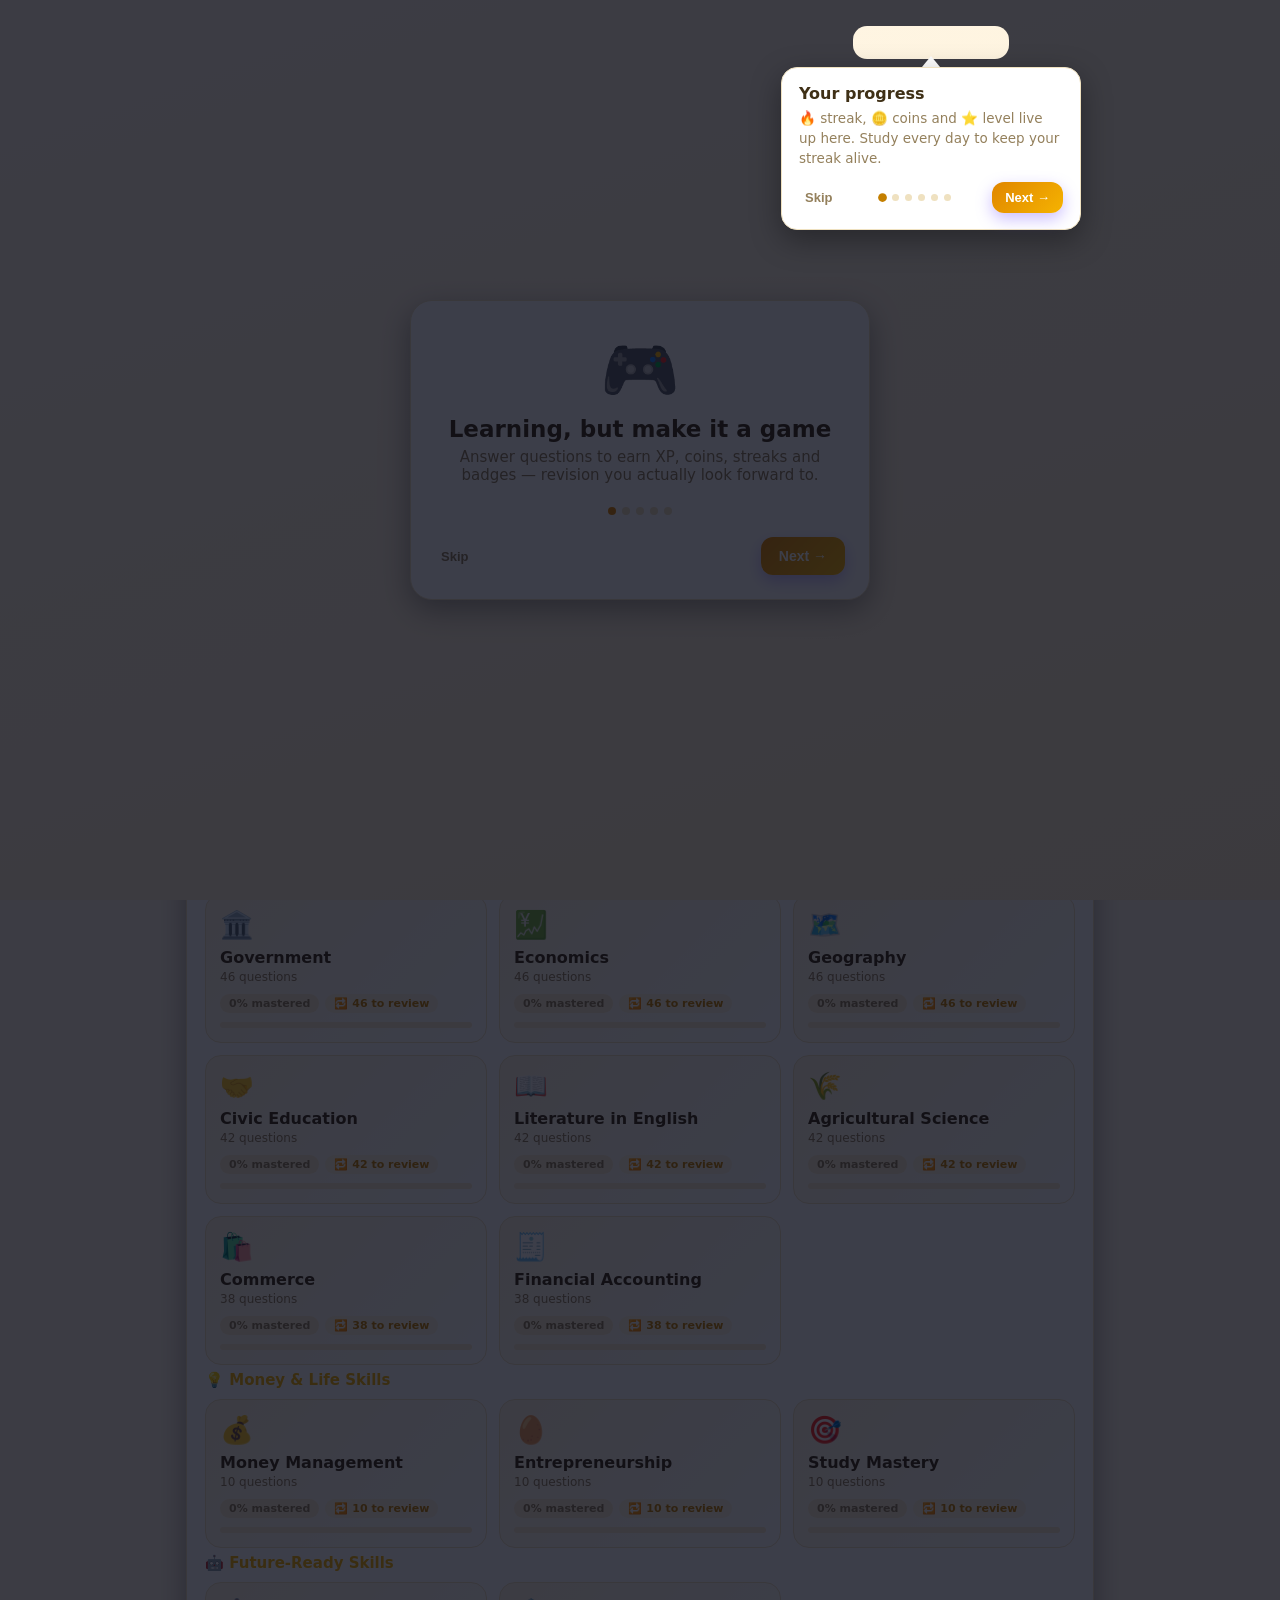
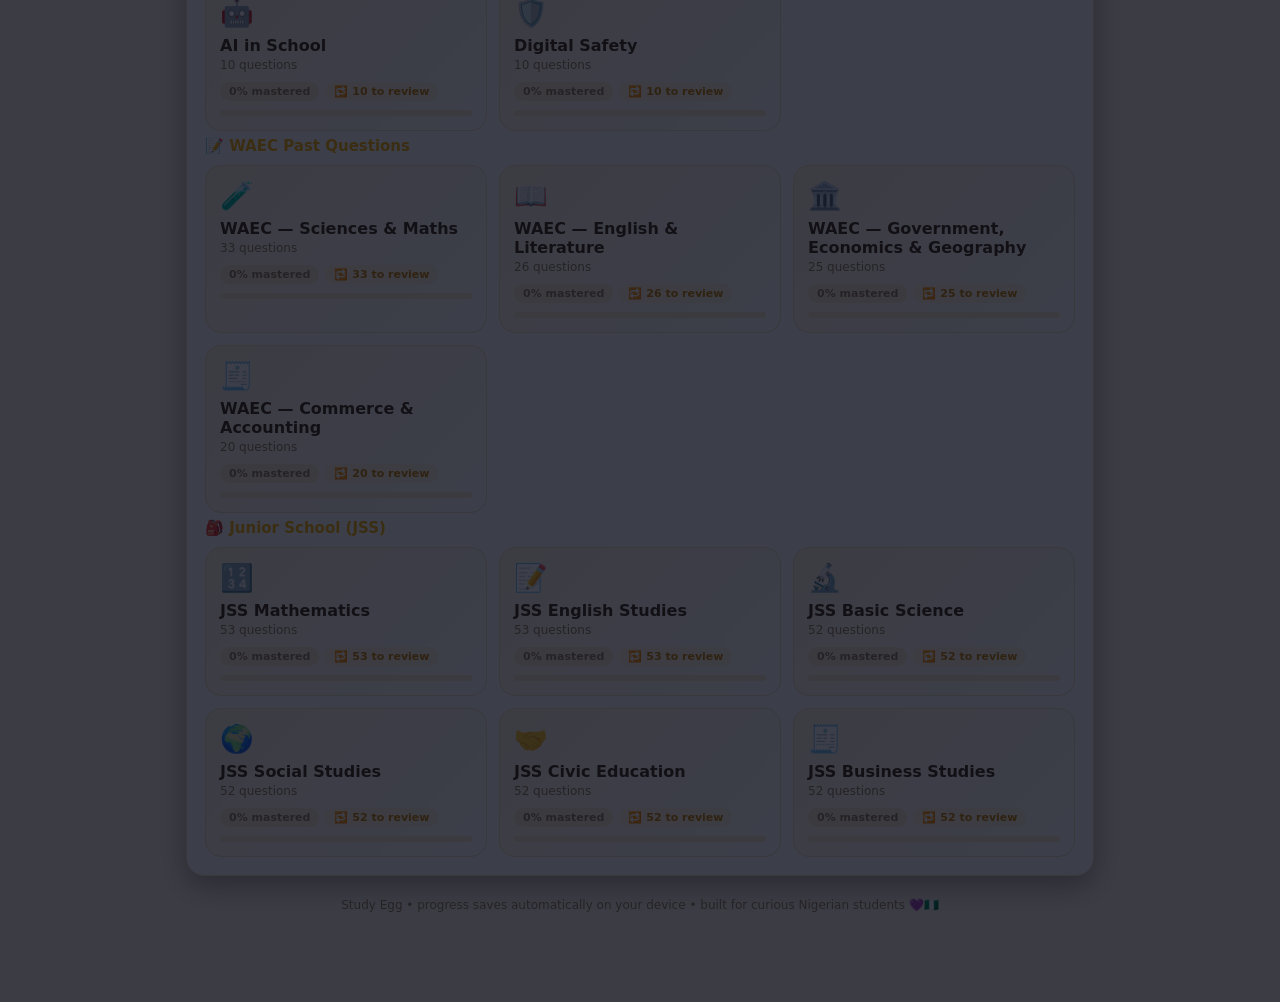
==== commit bad3fca0: "Update index.html" ====
--- a/index.html
+++ b/index.html
@@ -3,12 +3,12 @@
 <head>
 <meta charset="UTF-8" />
 <meta name="viewport" content="width=device-width, initial-scale=1.0, viewport-fit=cover" />
-<meta name="theme-color" content="#7c5cff" />
-<title>Beliyona Learn — Level Up Your Learning</title>
-<link rel="manifest" href="[data-uri]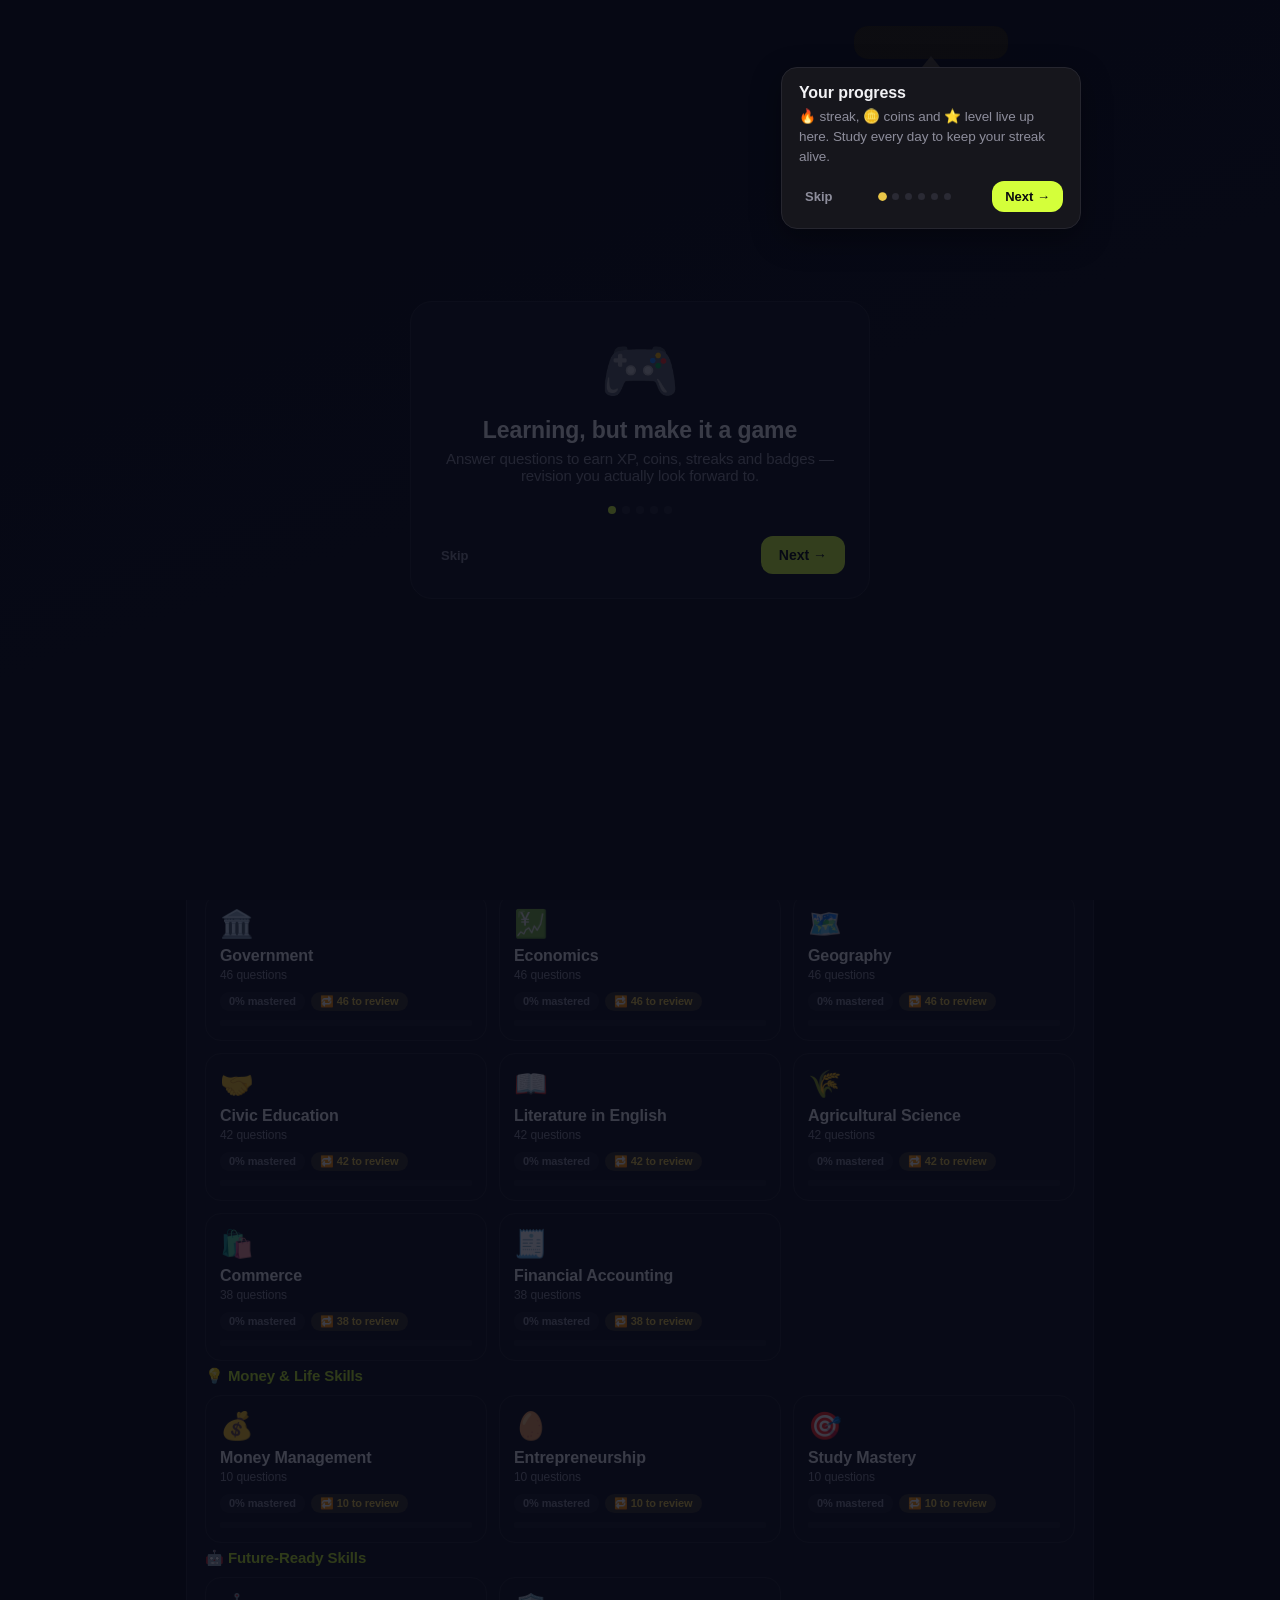
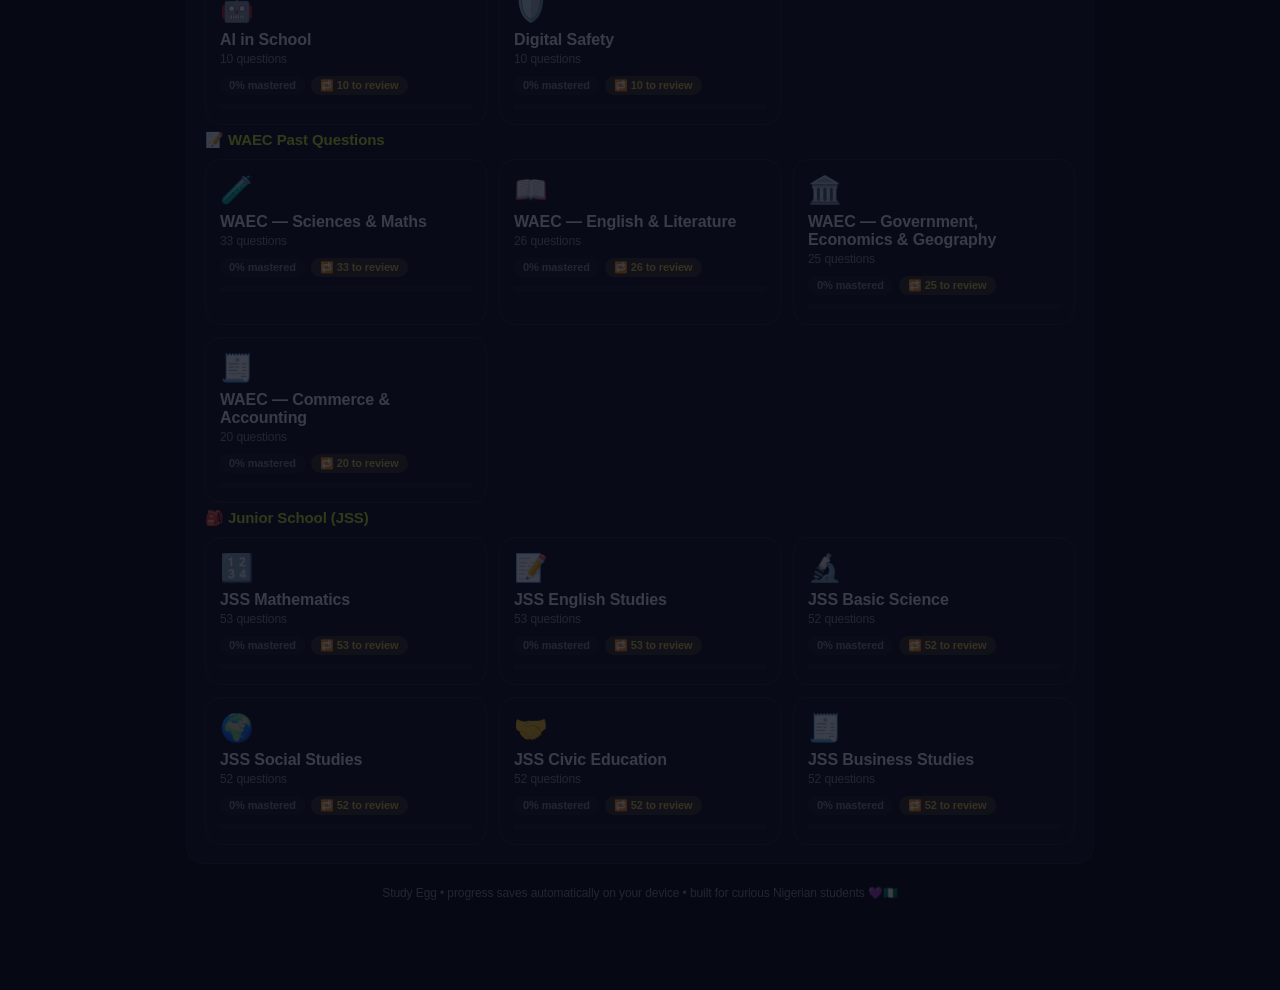
